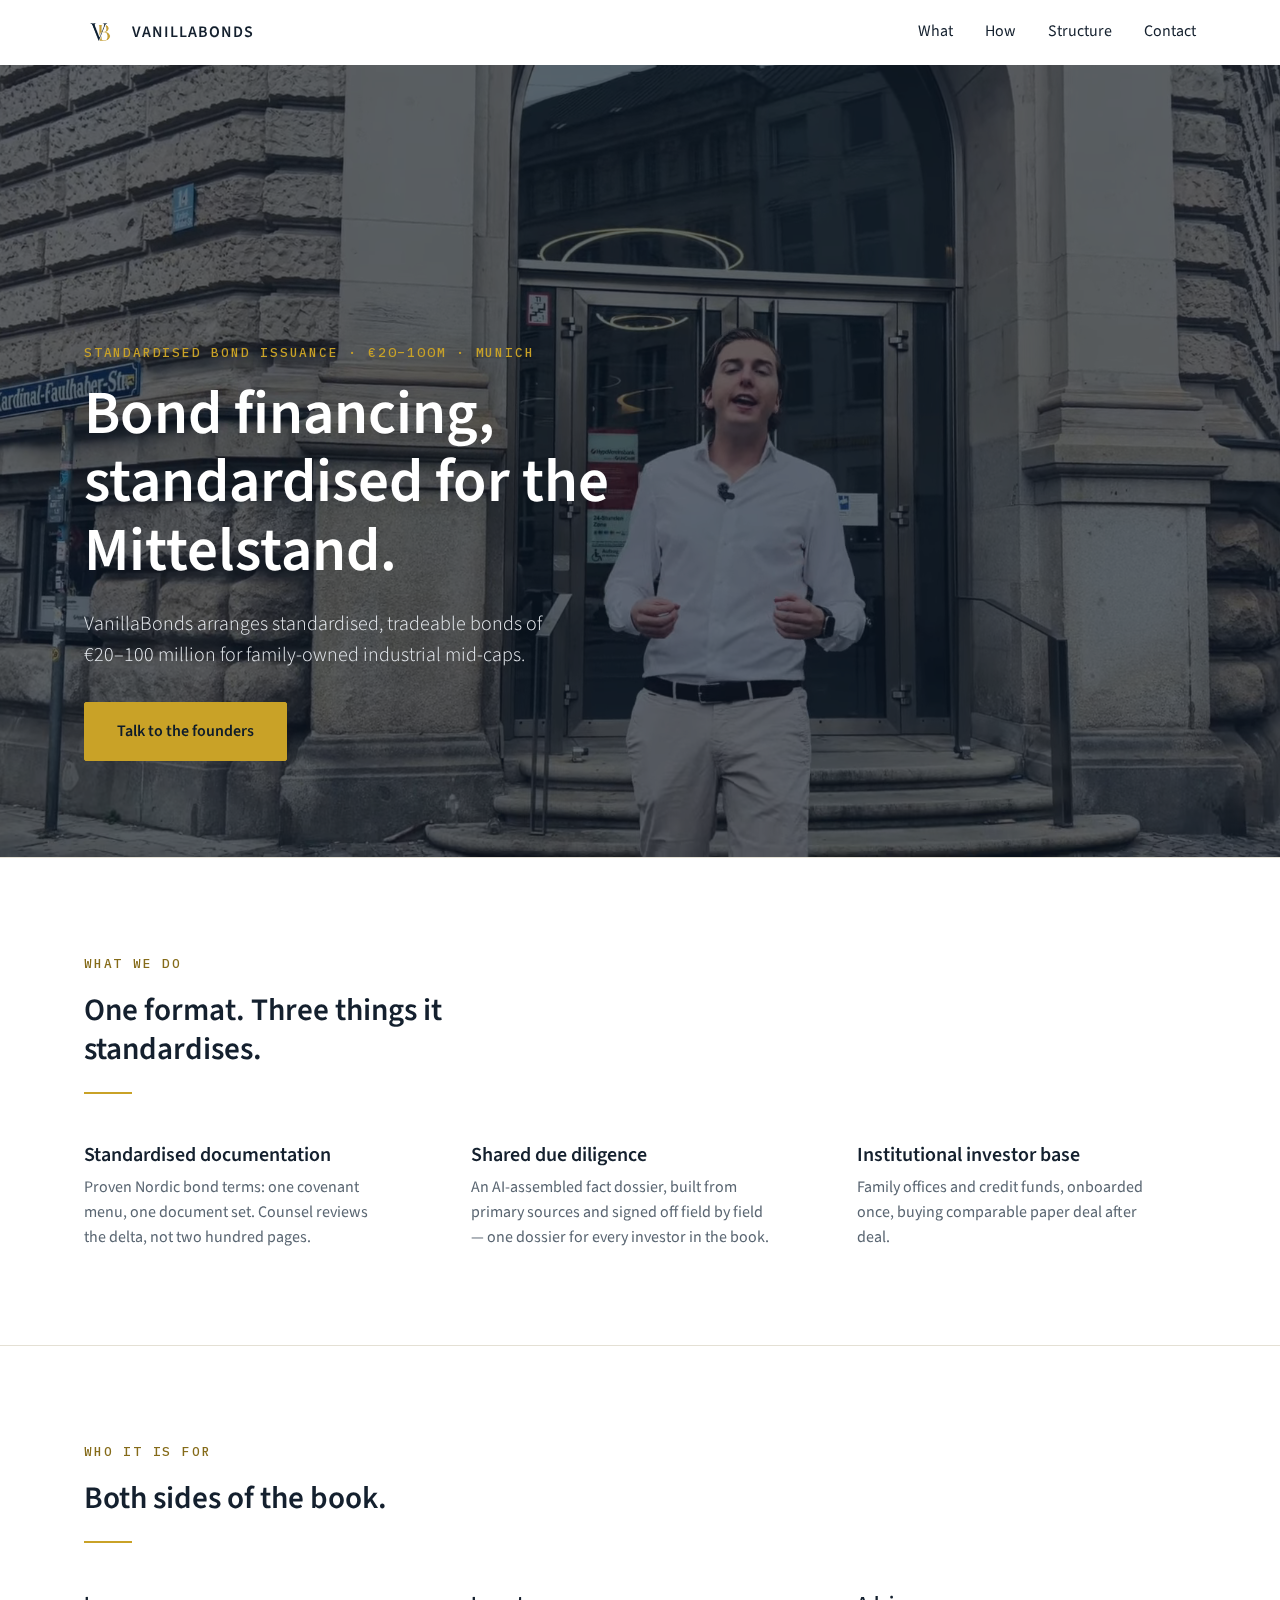
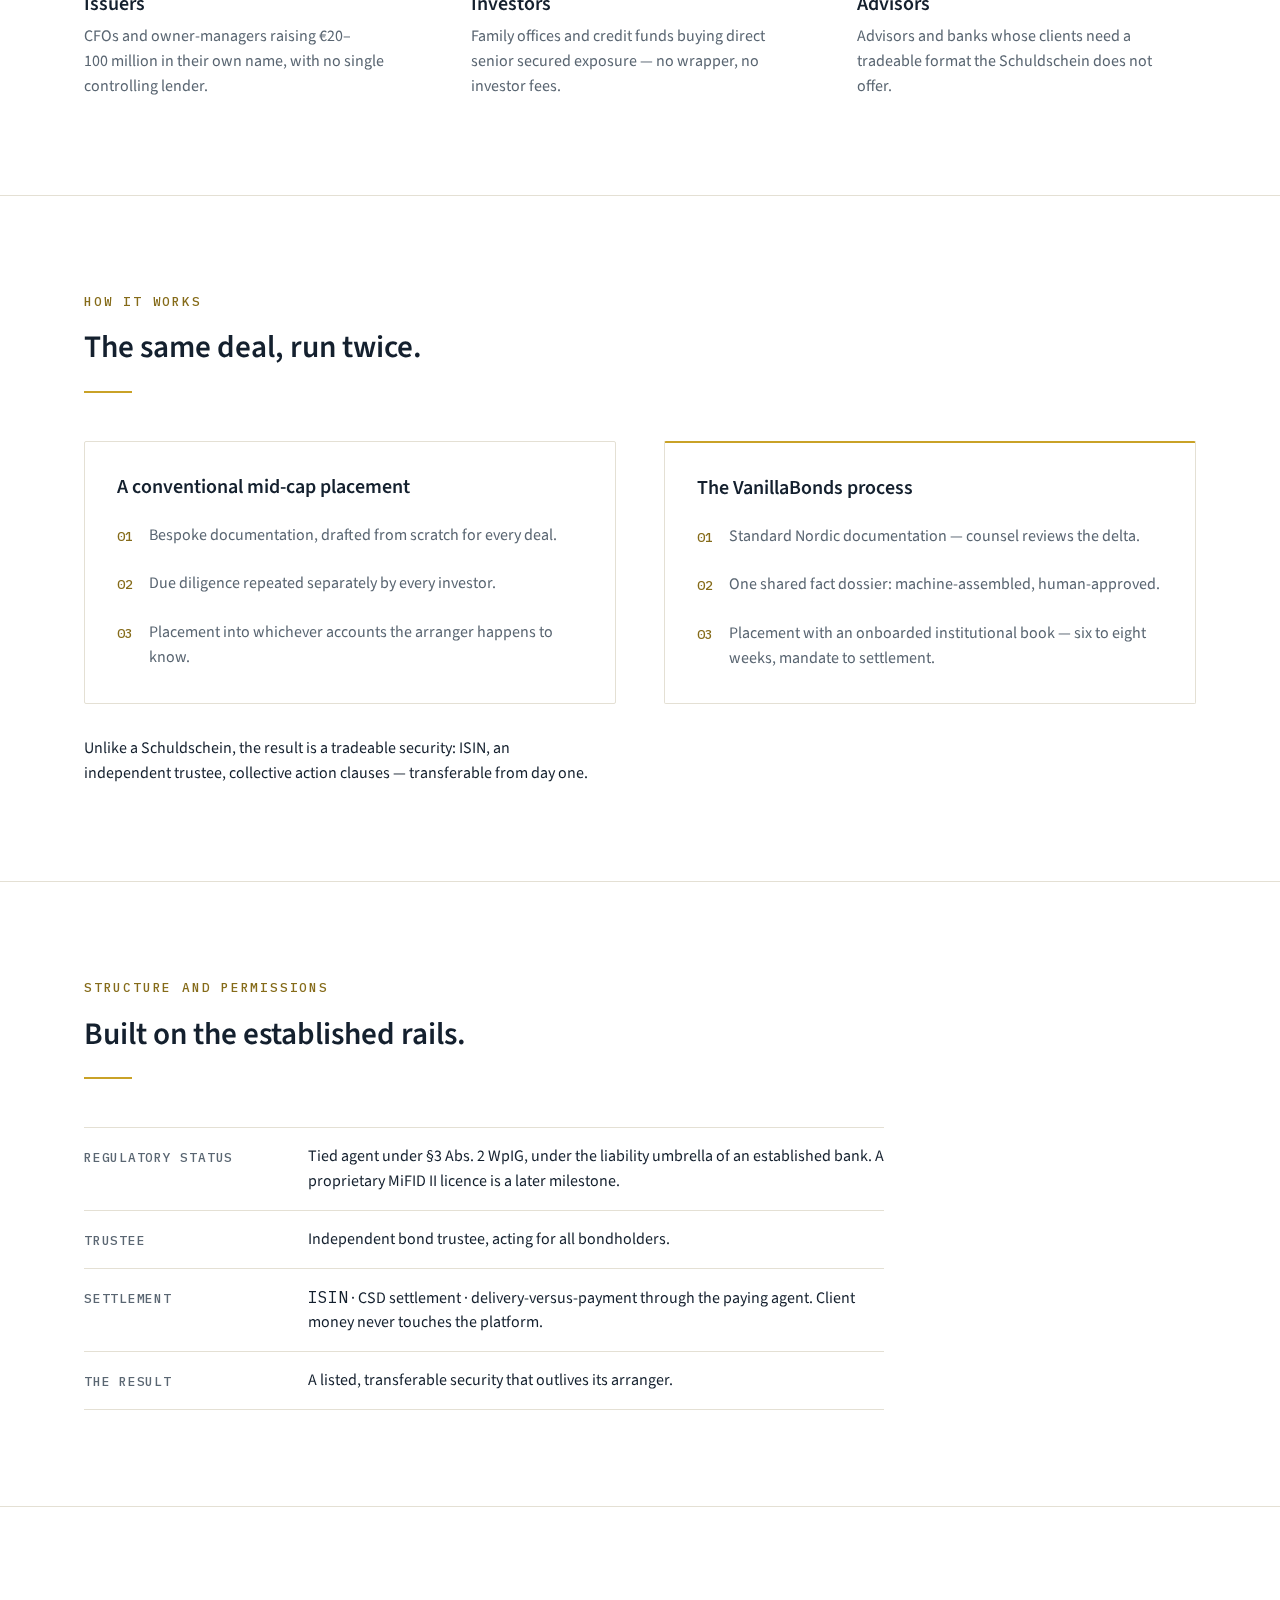
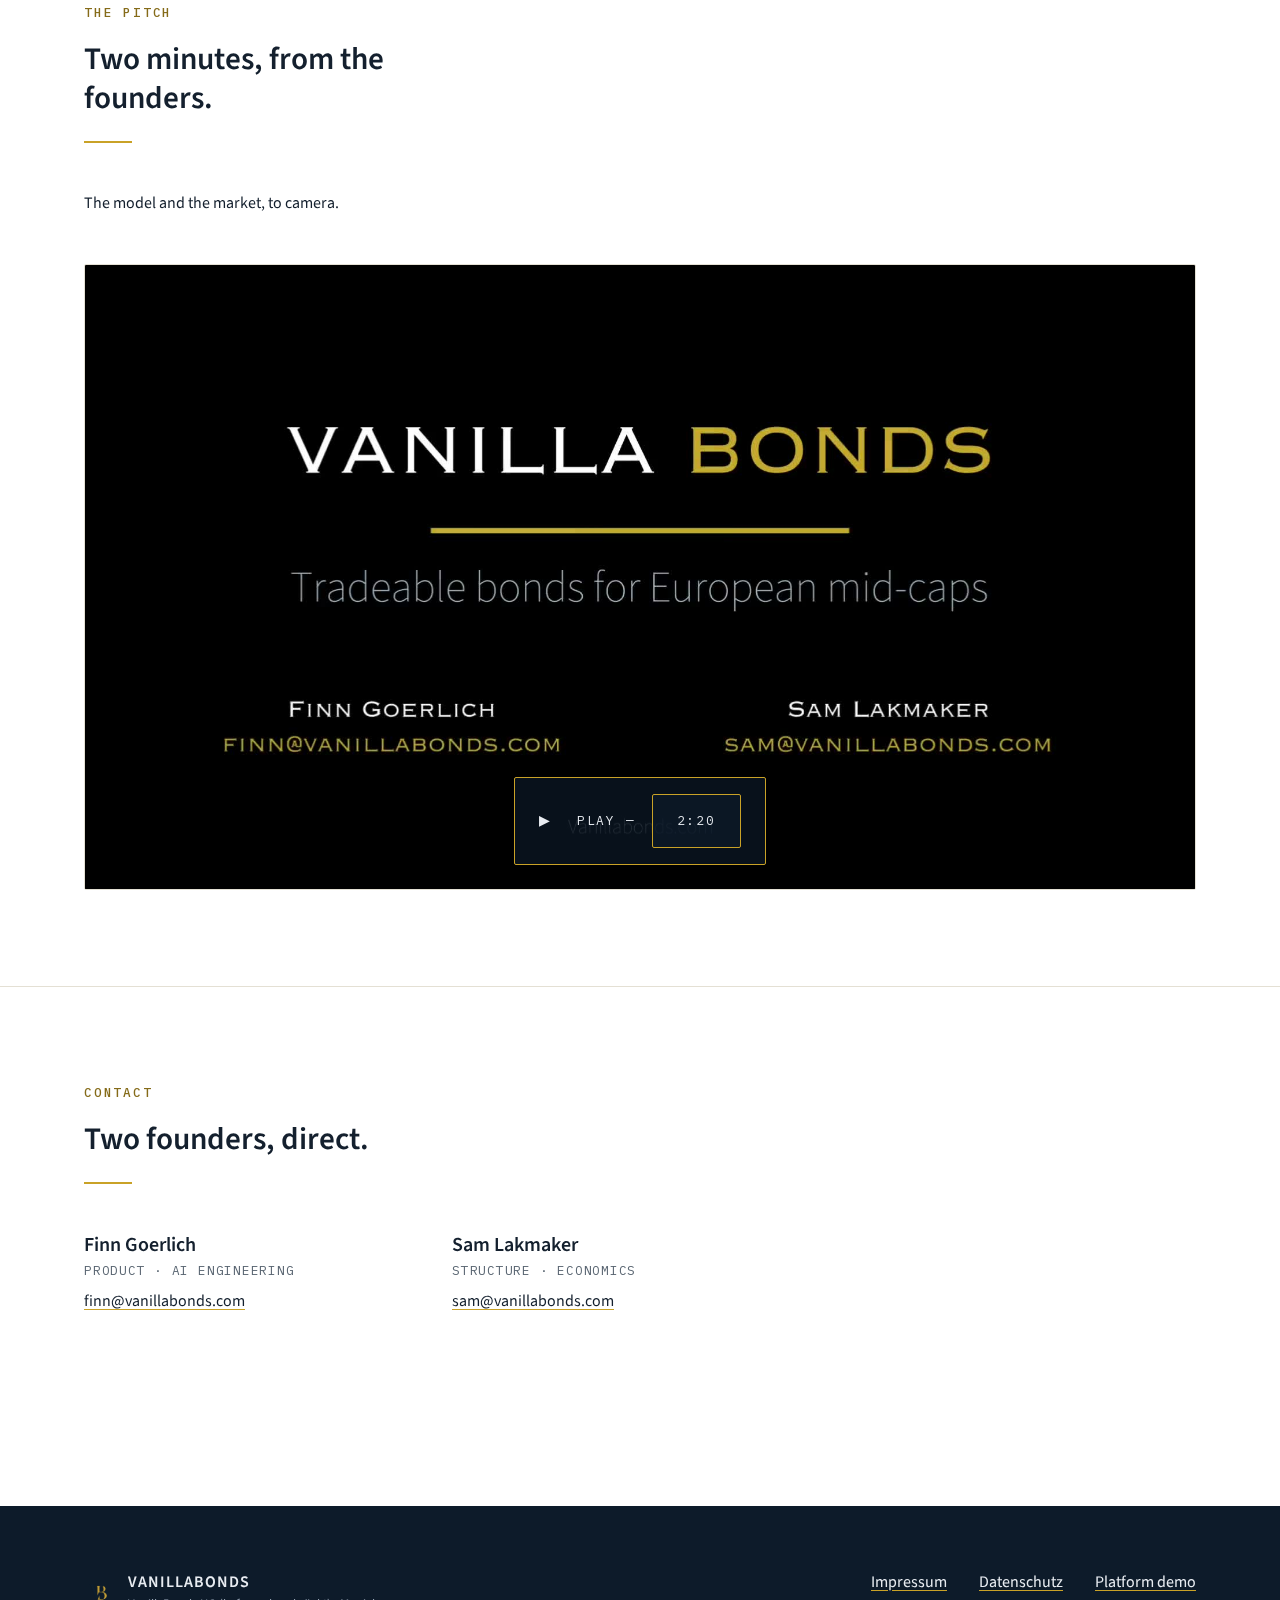
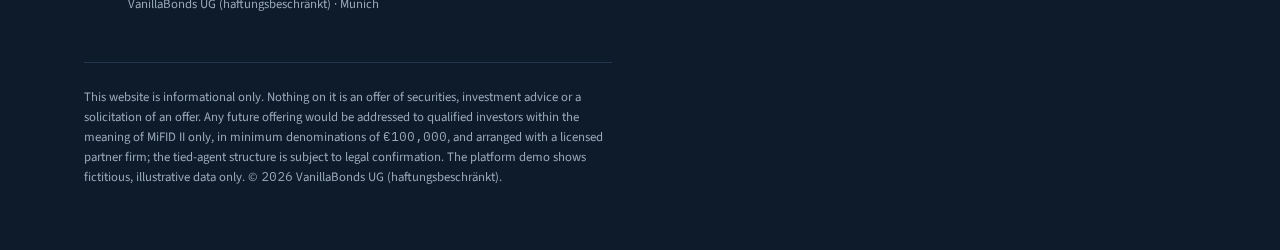
==== index.html @ 5b944d37 "v6: single-page rebuild — token-driven design, video hero, re-skinned demo Content and demo behaviou" ====
<!DOCTYPE html>
<html lang="en">
<head>
<meta charset="UTF-8">
<meta name="viewport" content="width=device-width, initial-scale=1.0">
<title>VanillaBonds — Standardised bonds for the Mittelstand</title>
<meta name="description" content="VanillaBonds arranges standardised, tradeable bonds of €20–100 million for family-owned industrial mid-caps — Nordic format, institutional investors, one process.">
<meta property="og:title" content="VanillaBonds — Standardised bonds for the Mittelstand">
<meta property="og:description" content="Standardised, tradeable bonds of €20–100 million for the DACH Mittelstand. Nordic format, institutional investors, one process.">
<meta property="og:type" content="website">
<meta property="og:url" content="https://vanillabonds.com">
<meta property="og:image" content="https://vanillabonds.com/mark-1024.png">
<link rel="icon" href="favicon.ico" sizes="48x48">
<link rel="icon" href="favicon-32.png" type="image/png" sizes="32x32">
<link rel="icon" href="favicon-16.png" type="image/png" sizes="16x16">
<link rel="apple-touch-icon" href="apple-touch-icon.png">
<link rel="preload" href="assets/fonts/SourceSans3VF-Upright.otf.woff2" as="font" type="font/woff2" crossorigin>
<link rel="stylesheet" href="assets/css/tokens.css">
<link rel="stylesheet" href="assets/css/site.css">
</head>
<body>

<a class="skip" href="#main">Skip to content</a>

<header class="nav" id="nav">
  <div class="wrap nav-inner">
    <a class="brand" href="#top">
      <img src="assets/img/logo.png" alt="" width="32" height="32">
      <b>VANILLABONDS</b>
    </a>
    <nav class="nav-links" aria-label="Site">
      <a href="#what">What</a>
      <a href="#how">How</a>
      <a href="#structure">Structure</a>
      <a href="#contact">Contact</a>
    </nav>
  </div>
</header>

<main id="main">

<!-- 2 · HERO -->
<section class="hero" id="top">
  <div class="hero-media" aria-hidden="true"></div>
  <video id="herovid" autoplay muted loop playsinline preload="metadata"
         poster="assets/img/hero-poster.jpg" aria-hidden="true"></video>
  <div class="wrap hero-inner">
    <p class="eyebrow">Standardised bond issuance · €20–100m · Munich</p>
    <h1>Bond financing, standardised for the Mittelstand.</h1>
    <p class="lead">VanillaBonds arranges standardised, tradeable bonds of €20–100&nbsp;million for family-owned industrial mid-caps.</p>
    <a class="btn btn-hero" href="#contact">Talk to the founders</a>
  </div>
</section>

<!-- 3 · WHAT -->
<section class="section" id="what">
  <div class="wrap">
    <p class="eyebrow">What we do</p>
    <h2>One format. Three things it standardises.</h2>
    <div class="gold-rule"></div>
    <div class="cols3">
      <div>
        <h3>Standardised documentation</h3>
        <p>Proven Nordic bond terms: one covenant menu, one document set. Counsel reviews the delta, not two hundred pages.</p>
      </div>
      <div>
        <h3>Shared due diligence</h3>
        <p>An AI-assembled fact dossier, built from primary sources and signed off field by field — one dossier for every investor in the book.</p>
      </div>
      <div>
        <h3>Institutional investor base</h3>
        <p>Family offices and credit funds, onboarded once, buying comparable paper deal after deal.</p>
      </div>
    </div>
  </div>
</section>

<!-- 4 · WHO -->
<section class="section" id="who">
  <div class="wrap">
    <p class="eyebrow">Who it is for</p>
    <h2>Both sides of the book.</h2>
    <div class="gold-rule"></div>
    <div class="cols3">
      <div>
        <h3>Issuers</h3>
        <p>CFOs and owner-managers raising €20–100&nbsp;million in their own name, with no single controlling lender.</p>
      </div>
      <div>
        <h3>Investors</h3>
        <p>Family offices and credit funds buying direct senior secured exposure — no wrapper, no investor fees.</p>
      </div>
      <div>
        <h3>Advisors</h3>
        <p>Advisors and banks whose clients need a tradeable format the Schuldschein does not offer.</p>
      </div>
    </div>
  </div>
</section>

<!-- 5 · HOW -->
<section class="section" id="how">
  <div class="wrap">
    <p class="eyebrow">How it works</p>
    <h2>The same deal, run twice.</h2>
    <div class="gold-rule"></div>
    <div class="compare">
      <div class="proc">
        <h3>A conventional mid-cap placement</h3>
        <ol>
          <li><span class="n">01</span><p>Bespoke documentation, drafted from scratch for every deal.</p></li>
          <li><span class="n">02</span><p>Due diligence repeated separately by every investor.</p></li>
          <li><span class="n">03</span><p>Placement into whichever accounts the arranger happens to know.</p></li>
        </ol>
      </div>
      <div class="proc proc-hl">
        <h3>The VanillaBonds process</h3>
        <ol>
          <li><span class="n">01</span><p>Standard Nordic documentation — counsel reviews the delta.</p></li>
          <li><span class="n">02</span><p>One shared fact dossier: machine-assembled, human-approved.</p></li>
          <li><span class="n">03</span><p>Placement with an onboarded institutional book — six to eight weeks, mandate to settlement.</p></li>
        </ol>
      </div>
    </div>
    <p class="compare-note">Unlike a Schuldschein, the result is a tradeable security: ISIN, an independent trustee, collective action clauses — transferable from day one.</p>
  </div>
</section>

<!-- 6 · STRUCTURE -->
<section class="section" id="structure">
  <div class="wrap">
    <p class="eyebrow">Structure and permissions</p>
    <h2>Built on the established rails.</h2>
    <div class="gold-rule"></div>
    <dl class="ledger">
      <div>
        <dt>Regulatory status</dt>
        <dd>Tied agent under §3&nbsp;Abs.&nbsp;2 WpIG, under the liability umbrella of an established bank. A proprietary MiFID&nbsp;II licence is a later milestone.</dd>
      </div>
      <div>
        <dt>Trustee</dt>
        <dd>Independent bond trustee, acting for all bondholders.</dd>
      </div>
      <div>
        <dt>Settlement</dt>
        <dd><span class="num">ISIN</span> · CSD settlement · delivery-versus-payment through the paying agent. Client money never touches the platform.</dd>
      </div>
      <div>
        <dt>The result</dt>
        <dd>A listed, transferable security that outlives its arranger.</dd>
      </div>
    </dl>
  </div>
</section>

<!-- 7 · PITCH -->
<section class="section" id="pitch">
  <div class="wrap">
    <p class="eyebrow">The pitch</p>
    <h2>Two minutes, from the founders.</h2>
    <div class="gold-rule"></div>
    <p>The model and the market, to camera.</p>
    <div class="pitch-player">
      <video id="pitchvid" controls preload="none" poster="assets/img/pitch-poster.jpg">
        <source src="assets/video/pitch.mp4" type="video/mp4">
      </video>
      <div class="pitch-badge" id="pitchbadge"><span><b>▶</b>&nbsp;Play — <span class="num">2:20</span></span></div>
    </div>
  </div>
</section>

<!-- 8 · CONTACT -->
<section class="section" id="contact">
  <div class="wrap">
    <p class="eyebrow">Contact</p>
    <h2>Two founders, direct.</h2>
    <div class="gold-rule"></div>
    <div class="people">
      <div>
        <h3>Finn Goerlich</h3>
        <p class="role">Product · AI engineering</p>
        <a href="mailto:finn@vanillabonds.com">finn@vanillabonds.com</a>
      </div>
      <div>
        <h3>Sam Lakmaker</h3>
        <p class="role">Structure · Economics</p>
        <a href="mailto:sam@vanillabonds.com">sam@vanillabonds.com</a>
      </div>
    </div>
  </div>
</section>

</main>

<!-- 9 · FOOTER -->
<footer class="footer">
  <div class="wrap">
    <div class="footer-grid">
      <div class="entity">
        <img src="assets/img/logo.png" alt="" width="28" height="28">
        <div>
          <b>VANILLABONDS</b>
          <span>VanillaBonds UG (haftungsbeschränkt) · Munich</span>
        </div>
      </div>
      <nav aria-label="Legal and product">
        <a href="impressum.html">Impressum</a>
        <a href="datenschutz.html">Datenschutz</a>
        <a href="demo.html">Platform demo</a>
      </nav>
    </div>
    <p class="fine">This website is informational only. Nothing on it is an offer of securities, investment advice or a solicitation of an offer. Any future offering would be addressed to qualified investors within the meaning of MiFID&nbsp;II only, in minimum denominations of <span class="num">€100,000</span>, and arranged with a licensed partner firm; the tied-agent structure is subject to legal confirmation. The platform demo shows fictitious, illustrative data only. © <span class="num">2026</span> VanillaBonds UG (haftungsbeschränkt).</p>
  </div>
</footer>

<script>
(function () {
  var nav = document.getElementById('nav');
  addEventListener('scroll', function () { nav.classList.toggle('scrolled', scrollY > 8); }, { passive: true });

  // Hero source policy: no video below 768px; no autoplay under reduced motion.
  var v = document.getElementById('herovid');
  if (matchMedia('(min-width: 768px)').matches && !matchMedia('(prefers-reduced-motion: reduce)').matches) {
    var s1 = document.createElement('source'); s1.src = 'assets/video/hero.webm'; s1.type = 'video/webm';
    var s2 = document.createElement('source'); s2.src = 'assets/video/hero.mp4'; s2.type = 'video/mp4';
    v.appendChild(s1); v.appendChild(s2); v.load();
  } else {
    v.remove();
  }

  var pv = document.getElementById('pitchvid');
  pv.addEventListener('play', function () { document.getElementById('pitchbadge').style.display = 'none'; });
})();
</script>
</body>
</html>
---- assets/css/tokens.css ----
/* ==========================================================================
   VanillaBonds v6 — design tokens
   The single source of visual truth. Every stylesheet consumes these
   variables; no colour or size value is hardcoded anywhere else.
   Re-skin the site by editing this file only.
   ========================================================================== */

:root {
  /* ---- primitives: colour ---------------------------------------------- */
  --vb-white:        #FFFFFF;
  --vb-gold:         #C9A227;  /* primary accent — rules, borders, underlines, text on navy only */
  --vb-gold-dim:     #856B19;  /* gold carrying text on white — spec'd #9A7C1D measured
                                  3.98:1 (fails the 4.5 floor); darkened to 5.10:1 */
  --vb-navy:         #0D1B2A;  /* secondary accent, footer ground, demo ground */
  --vb-navy-raised:  #13253A;  /* raised surface on navy grounds */
  --vb-ink-900:      #14202E;  /* body ink on light */
  --vb-ink-500:      #5A6672;  /* muted ink on light */
  --vb-ink-inv:      #E8ECF1;  /* body ink on navy */
  --vb-ink-inv-mut:  #9AA8B8;  /* muted ink on navy */
  --vb-line-warm:    #E4E0D4;  /* hairlines on light */
  --vb-line-navy:    #24374D;  /* hairlines on navy */

  /* status hues (demo pills, wizard verdicts) — decided fresh for v6 */
  --vb-pos:          #4AB187;
  --vb-warn:         #D89A3D;
  --vb-neg:          #E06A62;  /* 4.73:1 on navy-raised (#D95F57 measured 4.23, failed) */
  --vb-info:         #6C9BC9;
  --vb-neutral:      #8A97A5;

  /* data-display palette (demo charts; anchor/open book bars) */
  --vb-data-a:       #C9A227;  /* anchor / highlight series = gold */
  --vb-data-b:       #6C9BC9;  /* second series (open book) */
  --vb-chart-1:      #4AB187;  /* energy transition */
  --vb-chart-2:      #6C9BC9;  /* industrials */
  --vb-chart-3:      #C9A227;  /* consumer */
  --vb-chart-4:      #A08BC8;  /* services */
  --vb-chart-5:      #56B4C4;  /* healthcare */
  --vb-chart-6:      #9DAE62;  /* shipping */
  --vb-chart-7:      #C7804E;  /* energy */
  --vb-chart-8:      #8A97A5;  /* financials */

  /* ---- semantic: theme (light defaults; demo scope overrides below) ---- */
  --vb-ground:        var(--vb-white);
  --vb-ground-raised: var(--vb-white);
  --vb-ink:           var(--vb-ink-900);
  --vb-ink-muted:     var(--vb-ink-500);
  --vb-hairline:      var(--vb-line-warm);
  --vb-accent:        var(--vb-gold);      /* non-text accent uses */
  --vb-accent-ink:    var(--vb-gold-dim);  /* accent when it carries text */
  --vb-link-ink:      var(--vb-ink-900);
  --vb-link-line:     var(--vb-gold);
  --vb-focus:         var(--vb-gold-dim);

  /* inverse surface (navy footer on light pages) */
  --vb-inv-ground:    var(--vb-navy);
  --vb-inv-ink:       var(--vb-ink-inv);
  --vb-inv-ink-muted: var(--vb-ink-inv-mut);
  --vb-inv-hairline:  var(--vb-line-navy);

  /* hero video overlay: navy at 65% — measured worst-frame headline contrast
     4.58:1 with #E8ECF1 text, ~5.4:1 with white; 60% failed at 3.87:1 */
  --vb-overlay:       rgba(13, 27, 42, 0.65);

  /* ---- type ------------------------------------------------------------ */
  --vb-font-body:    "Source Sans 3", "Helvetica Neue", Arial, sans-serif;
  --vb-font-display: var(--vb-font-body);  /* display = Source Sans 3 600 (Gate-1 choice a) */
  --vb-font-mono:    "IBM Plex Mono", "SF Mono", Menlo, monospace;

  /* 1.250 minor-third scale, 1rem = 16px */
  --vb-text-0: 0.8rem;    /* 12.8px — legal, eyebrows, table meta */
  --vb-text-1: 1rem;      /* 16px  — body */
  --vb-text-2: 1.25rem;   /* 20px  — lead, h4 */
  --vb-text-3: 1.563rem;  /* 25px  — h3 */
  --vb-text-4: 1.953rem;  /* 31px  — h2 */
  --vb-text-5: 2.441rem;  /* 39px  — h1 mobile / section display */
  --vb-text-6: 3.052rem;  /* 49px  — h1 desktop */
  --vb-text-7: 3.815rem;  /* 61px  — hero display, 1440+ only */

  --vb-w-light: 300;
  --vb-w-reg:   400;
  --vb-w-semi:  600;
  --vb-w-mono-med: 500;

  --vb-lh-display: 1.12;
  --vb-lh-heading: 1.25;
  --vb-lh-body:    1.55;

  --vb-ls-eyebrow: 0.14em;   /* uppercase kickers */
  --vb-ls-wide:    0.06em;   /* wordmark, small caps-ish labels */

  /* ---- space (8px base; -05 is the half-step) -------------------------- */
  --vb-space-05: 4px;
  --vb-space-1:  8px;
  --vb-space-2:  16px;
  --vb-space-3:  24px;
  --vb-space-4:  32px;
  --vb-space-5:  48px;
  --vb-space-6:  64px;
  --vb-space-7:  96px;
  --vb-space-8:  128px;

  /* ---- layout ---------------------------------------------------------- */
  --vb-container: 1160px;
  --vb-measure:   64ch;      /* prose max-measure */
  --vb-nav-h:     64px;

  /* ---- shape ----------------------------------------------------------- */
  --vb-radius:    2px;
  --vb-radius-0:  0px;
  --vb-hairline-w: 1px;
  --vb-rule-w:     2px;

  /* ---- motion ---------------------------------------------------------- */
  --vb-dur-1: 120ms;         /* hover, focus, underline */
  --vb-dur-2: 240ms;         /* reveals, drawer, header state */
  --vb-ease:  cubic-bezier(0.3, 0, 0.35, 1);

  /* ---- stacking -------------------------------------------------------- */
  --vb-z-nav:    100;
  --vb-z-drawer: 200;
}

/* ==========================================================================
   Dark theme — demo.html only. <html data-theme="demo">.
   Token substitution only: no separate dark stylesheet, no .dark- classes.
   ========================================================================== */
[data-theme="demo"] {
  --vb-ground:        var(--vb-navy);
  --vb-ground-raised: var(--vb-navy-raised);
  --vb-ink:           var(--vb-ink-inv);
  --vb-ink-muted:     var(--vb-ink-inv-mut);
  --vb-hairline:      var(--vb-line-navy);
  --vb-accent:        var(--vb-gold);
  --vb-accent-ink:    var(--vb-gold);      /* full gold may carry text on navy */
  --vb-link-ink:      var(--vb-ink-inv);
  --vb-link-line:     var(--vb-gold);
  --vb-focus:         var(--vb-gold);

  /* inverse surface flips back to light-on-navy context (rarely used in demo) */
  --vb-inv-ground:    var(--vb-navy-raised);
  --vb-inv-ink:       var(--vb-ink-inv);
  --vb-inv-ink-muted: var(--vb-ink-inv-mut);
  --vb-inv-hairline:  var(--vb-line-navy);
}

/* ==========================================================================
   Motion policy lives with the tokens: reduced motion zeroes every duration.
   ========================================================================== */
@media (prefers-reduced-motion: reduce) {
  :root {
    --vb-dur-1: 0ms;
    --vb-dur-2: 0ms;
  }
}
---- assets/css/site.css ----
/* ==========================================================================
   VanillaBonds v6 — site components (light theme pages)
   Consumes tokens.css exclusively. No hardcoded colours or sizes.
   ========================================================================== */

/* ---- fonts ---------------------------------------------------------------- */
@font-face {
  font-family: "Source Sans 3";
  src: url("../fonts/SourceSans3VF-Upright.otf.woff2") format("woff2-variations");
  font-weight: 200 900;
  font-display: swap;
}
@font-face {
  font-family: "IBM Plex Mono";
  src: url("../fonts/IBMPlexMono-Regular.woff2") format("woff2");
  font-weight: 400;
  font-display: swap;
}
@font-face {
  font-family: "IBM Plex Mono";
  src: url("../fonts/IBMPlexMono-Medium.woff2") format("woff2");
  font-weight: 500;
  font-display: swap;
}

/* ---- base ----------------------------------------------------------------- */
* { margin: 0; padding: 0; box-sizing: border-box; }
html { scroll-behavior: smooth; }
@media (prefers-reduced-motion: reduce) { html { scroll-behavior: auto; } }
body {
  background: var(--vb-ground);
  color: var(--vb-ink);
  font-family: var(--vb-font-body);
  font-weight: var(--vb-w-reg);
  font-size: var(--vb-text-1);
  line-height: var(--vb-lh-body);
  font-variant-numeric: tabular-nums lining-nums;
  -webkit-font-smoothing: antialiased;
}
img, video { max-width: 100%; height: auto; }
a { color: var(--vb-link-ink); text-decoration: underline; text-decoration-color: var(--vb-link-line); text-underline-offset: 3px; }
a:hover { color: var(--vb-accent-ink); }
:focus-visible { outline: var(--vb-rule-w) solid var(--vb-focus); outline-offset: 2px; }
.num { font-family: var(--vb-font-mono); }

.skip {
  position: absolute; left: -999px; top: 0; z-index: calc(var(--vb-z-nav) + 1);
  background: var(--vb-ground); color: var(--vb-ink);
  padding: var(--vb-space-1) var(--vb-space-2);
}
.skip:focus { left: 0; }

.wrap { max-width: var(--vb-container); margin: 0 auto; padding-left: var(--vb-space-3); padding-right: var(--vb-space-3); }

/* ---- nav ------------------------------------------------------------------ */
.nav {
  position: sticky; top: 0; z-index: var(--vb-z-nav);
  background: var(--vb-ground);
  border-bottom: var(--vb-hairline-w) solid transparent;
  transition: border-color var(--vb-dur-2) var(--vb-ease);
}
.nav.scrolled { border-bottom-color: var(--vb-hairline); }
.nav-inner {
  display: flex; align-items: center; justify-content: space-between;
  height: var(--vb-nav-h);
}
.brand { display: flex; align-items: center; gap: var(--vb-space-2); text-decoration: none; }
.brand img { width: 32px; height: 32px; }
.brand b {
  font-weight: var(--vb-w-semi);
  font-size: var(--vb-text-1);
  letter-spacing: var(--vb-ls-wide);
  color: var(--vb-ink);
}
.nav-links { display: flex; gap: var(--vb-space-4); }
.nav-links a {
  text-decoration: none; color: var(--vb-ink);
  font-size: var(--vb-text-1);
  border-bottom: var(--vb-rule-w) solid transparent;
  padding: var(--vb-space-05) 0;
  transition: border-color var(--vb-dur-1) var(--vb-ease);
}
.nav-links a:hover { border-bottom-color: var(--vb-accent); color: var(--vb-ink); }
@media (max-width: 767px) {
  .nav-links { gap: var(--vb-space-2); }
  .nav-links a { font-size: var(--vb-text-0); }
}
@media (max-width: 479px) {
  .brand b { display: none; }  /* mark only below 480px; the row must fit 320 */
}

/* ---- hero ----------------------------------------------------------------- */
.hero {
  position: relative;
  height: min(88vh, 820px);
  overflow: hidden;
  display: flex; align-items: flex-end;
}
.hero-media, .hero video {
  position: absolute; inset: 0;
  width: 100%; height: 100%;
  object-fit: cover;
}
.hero-media { background: url("../img/hero-poster.jpg") center / cover no-repeat; }
.hero::after { content: ""; position: absolute; inset: 0; background: var(--vb-overlay); }
.hero-inner {
  position: relative; z-index: 1;
  width: 100%;
  padding-top: var(--vb-space-6);
  padding-bottom: var(--vb-space-7);
  color: var(--vb-ink-inv);
}
.eyebrow {
  font-family: var(--vb-font-mono);
  font-size: var(--vb-text-0);
  font-weight: var(--vb-w-mono-med);
  letter-spacing: var(--vb-ls-eyebrow);
  text-transform: uppercase;
  color: var(--vb-accent-ink);
  margin-bottom: var(--vb-space-2);
}
.hero .eyebrow { color: var(--vb-gold); }
.hero h1 {
  font-family: var(--vb-font-display);
  font-weight: var(--vb-w-semi);
  font-size: var(--vb-text-5);
  line-height: var(--vb-lh-display);
  color: var(--vb-white);
  max-width: 18ch;
}
@media (min-width: 768px)  { .hero h1 { font-size: var(--vb-text-6); } }
@media (min-width: 1280px) { .hero h1 { font-size: var(--vb-text-7); } }
.hero .lead {
  font-size: var(--vb-text-2);
  font-weight: var(--vb-w-light);
  max-width: 46ch;
  margin-top: var(--vb-space-3);
}

/* ---- buttons -------------------------------------------------------------- */
.btn {
  display: inline-block;
  padding: var(--vb-space-2) var(--vb-space-4);
  font-family: var(--vb-font-body);
  font-weight: var(--vb-w-semi);
  font-size: var(--vb-text-1);
  text-decoration: none;
  border-radius: var(--vb-radius);
  transition: background var(--vb-dur-1) var(--vb-ease), color var(--vb-dur-1) var(--vb-ease);
}
.btn-hero { background: var(--vb-gold); border: var(--vb-hairline-w) solid var(--vb-gold); color: var(--vb-navy); margin-top: var(--vb-space-4); }
.btn-hero:hover { background: var(--vb-ink-inv); border-color: var(--vb-ink-inv); color: var(--vb-navy); }
.btn-primary { background: var(--vb-navy); border: var(--vb-hairline-w) solid var(--vb-navy); color: var(--vb-ink-inv); }
.btn-primary:hover { background: var(--vb-ground); color: var(--vb-navy); }

/* ---- sections ------------------------------------------------------------- */
.section { padding-top: var(--vb-space-7); padding-bottom: var(--vb-space-7); border-top: var(--vb-hairline-w) solid var(--vb-hairline); }
.section:first-of-type { border-top: none; }
.section h2 {
  font-family: var(--vb-font-display);
  font-weight: var(--vb-w-semi);
  font-size: var(--vb-text-4);
  line-height: var(--vb-lh-heading);
  max-width: 24ch;
}
.section h3 {
  font-weight: var(--vb-w-semi);
  font-size: var(--vb-text-2);
  line-height: var(--vb-lh-heading);
}
.gold-rule { width: var(--vb-space-5); height: var(--vb-rule-w); background: var(--vb-accent); margin: var(--vb-space-3) 0 var(--vb-space-5); }

/* three-block row (what / who) */
.cols3 { display: grid; grid-template-columns: repeat(3, 1fr); gap: var(--vb-space-5); }
.cols3 p { color: var(--vb-ink-muted); margin-top: var(--vb-space-1); max-width: 38ch; }
@media (max-width: 767px) { .cols3 { grid-template-columns: 1fr; gap: var(--vb-space-4); } }

/* process comparison */
.compare { display: grid; grid-template-columns: 1fr 1fr; gap: var(--vb-space-5); }
@media (max-width: 767px) { .compare { grid-template-columns: 1fr; } }
.proc { border: var(--vb-hairline-w) solid var(--vb-hairline); border-radius: var(--vb-radius); padding: var(--vb-space-4); }
.proc-hl { border-top: var(--vb-rule-w) solid var(--vb-accent); }
.proc h3 { margin-bottom: var(--vb-space-3); }
.proc ol { list-style: none; }
.proc li { display: flex; gap: var(--vb-space-2); margin-top: var(--vb-space-3); }
.proc li .n {
  font-family: var(--vb-font-mono);
  font-weight: var(--vb-w-mono-med);
  font-size: var(--vb-text-0);
  color: var(--vb-accent-ink);
  padding-top: var(--vb-space-05);
}
.proc li p { color: var(--vb-ink-muted); }
.compare-note { margin-top: var(--vb-space-4); max-width: var(--vb-measure); }

/* structure ledger */
.ledger { border-top: var(--vb-hairline-w) solid var(--vb-hairline); max-width: 800px; }
.ledger > div {
  display: grid; grid-template-columns: 200px 1fr; gap: var(--vb-space-3);
  padding: var(--vb-space-2) 0;
  border-bottom: var(--vb-hairline-w) solid var(--vb-hairline);
}
.ledger dt {
  font-family: var(--vb-font-mono);
  font-size: var(--vb-text-0);
  font-weight: var(--vb-w-mono-med);
  letter-spacing: var(--vb-ls-wide);
  text-transform: uppercase;
  color: var(--vb-ink-muted);
  padding-top: var(--vb-space-05);
}
.ledger dd { color: var(--vb-ink); }
@media (max-width: 767px) { .ledger > div { grid-template-columns: 1fr; gap: var(--vb-space-05); } }

/* pitch */
.pitch-player { position: relative; border: var(--vb-hairline-w) solid var(--vb-hairline); border-radius: var(--vb-radius); overflow: hidden; margin-top: var(--vb-space-5); }
.pitch-player video { display: block; width: 100%; }
.pitch-badge { position: absolute; left: 0; right: 0; bottom: var(--vb-space-3); display: flex; justify-content: center; pointer-events: none; }
.pitch-badge span {
  display: inline-flex; align-items: center; gap: var(--vb-space-2);
  background: var(--vb-overlay);
  color: var(--vb-ink-inv);
  font-family: var(--vb-font-mono);
  font-size: var(--vb-text-0);
  letter-spacing: var(--vb-ls-eyebrow);
  text-transform: uppercase;
  padding: var(--vb-space-2) var(--vb-space-3);
  border: var(--vb-hairline-w) solid var(--vb-gold);
  border-radius: var(--vb-radius);
}

/* contact */
.people { display: grid; grid-template-columns: repeat(2, minmax(0, 320px)); gap: var(--vb-space-5); }
@media (max-width: 767px) { .people { grid-template-columns: 1fr; } }
.people .role {
  font-family: var(--vb-font-mono);
  font-size: var(--vb-text-0);
  letter-spacing: var(--vb-ls-wide);
  text-transform: uppercase;
  color: var(--vb-ink-muted);
  margin: var(--vb-space-05) 0 var(--vb-space-1);
}

/* ---- footer (navy inverse surface) ---------------------------------------- */
.footer {
  background: var(--vb-inv-ground);
  color: var(--vb-inv-ink);
  margin-top: var(--vb-space-7);
  padding: var(--vb-space-6) 0;
}
.footer-grid { display: flex; flex-wrap: wrap; gap: var(--vb-space-5); justify-content: space-between; align-items: flex-start; }
.footer .entity { display: flex; align-items: center; gap: var(--vb-space-2); }
.footer .entity img { width: 28px; height: 28px; }
.footer .entity b { font-weight: var(--vb-w-semi); letter-spacing: var(--vb-ls-wide); }
.footer .entity span { display: block; color: var(--vb-inv-ink-muted); font-size: var(--vb-text-0); }
.footer nav { display: flex; gap: var(--vb-space-4); }
.footer a { color: var(--vb-inv-ink); text-decoration-color: var(--vb-gold); }
.footer a:hover { color: var(--vb-gold); }
.footer .fine {
  margin-top: var(--vb-space-5);
  padding-top: var(--vb-space-3);
  border-top: var(--vb-hairline-w) solid var(--vb-inv-hairline);
  color: var(--vb-inv-ink-muted);
  font-size: var(--vb-text-0);
  max-width: 88ch;
}

/* ---- legal pages ----------------------------------------------------------- */
.legal-page { padding-top: var(--vb-space-6); padding-bottom: var(--vb-space-7); overflow-wrap: anywhere; }
.legal-page h1 { font-size: var(--vb-text-4); font-weight: var(--vb-w-semi); margin-bottom: var(--vb-space-4); overflow-wrap: break-word; }
@media (max-width: 479px) { .legal-page h1 { font-size: var(--vb-text-3); } }
.legal-page h2 { font-size: var(--vb-text-2); font-weight: var(--vb-w-semi); margin: var(--vb-space-5) 0 var(--vb-space-2); }
.legal-page p, .legal-page dd, .legal-page li { color: var(--vb-ink-muted); max-width: var(--vb-measure); }
.legal-page .todo {
  font-family: var(--vb-font-mono);
  font-size: var(--vb-text-0);
  color: var(--vb-accent-ink);
  border: var(--vb-hairline-w) dashed var(--vb-accent);
  border-radius: var(--vb-radius);
  padding: 0 var(--vb-space-1);
}
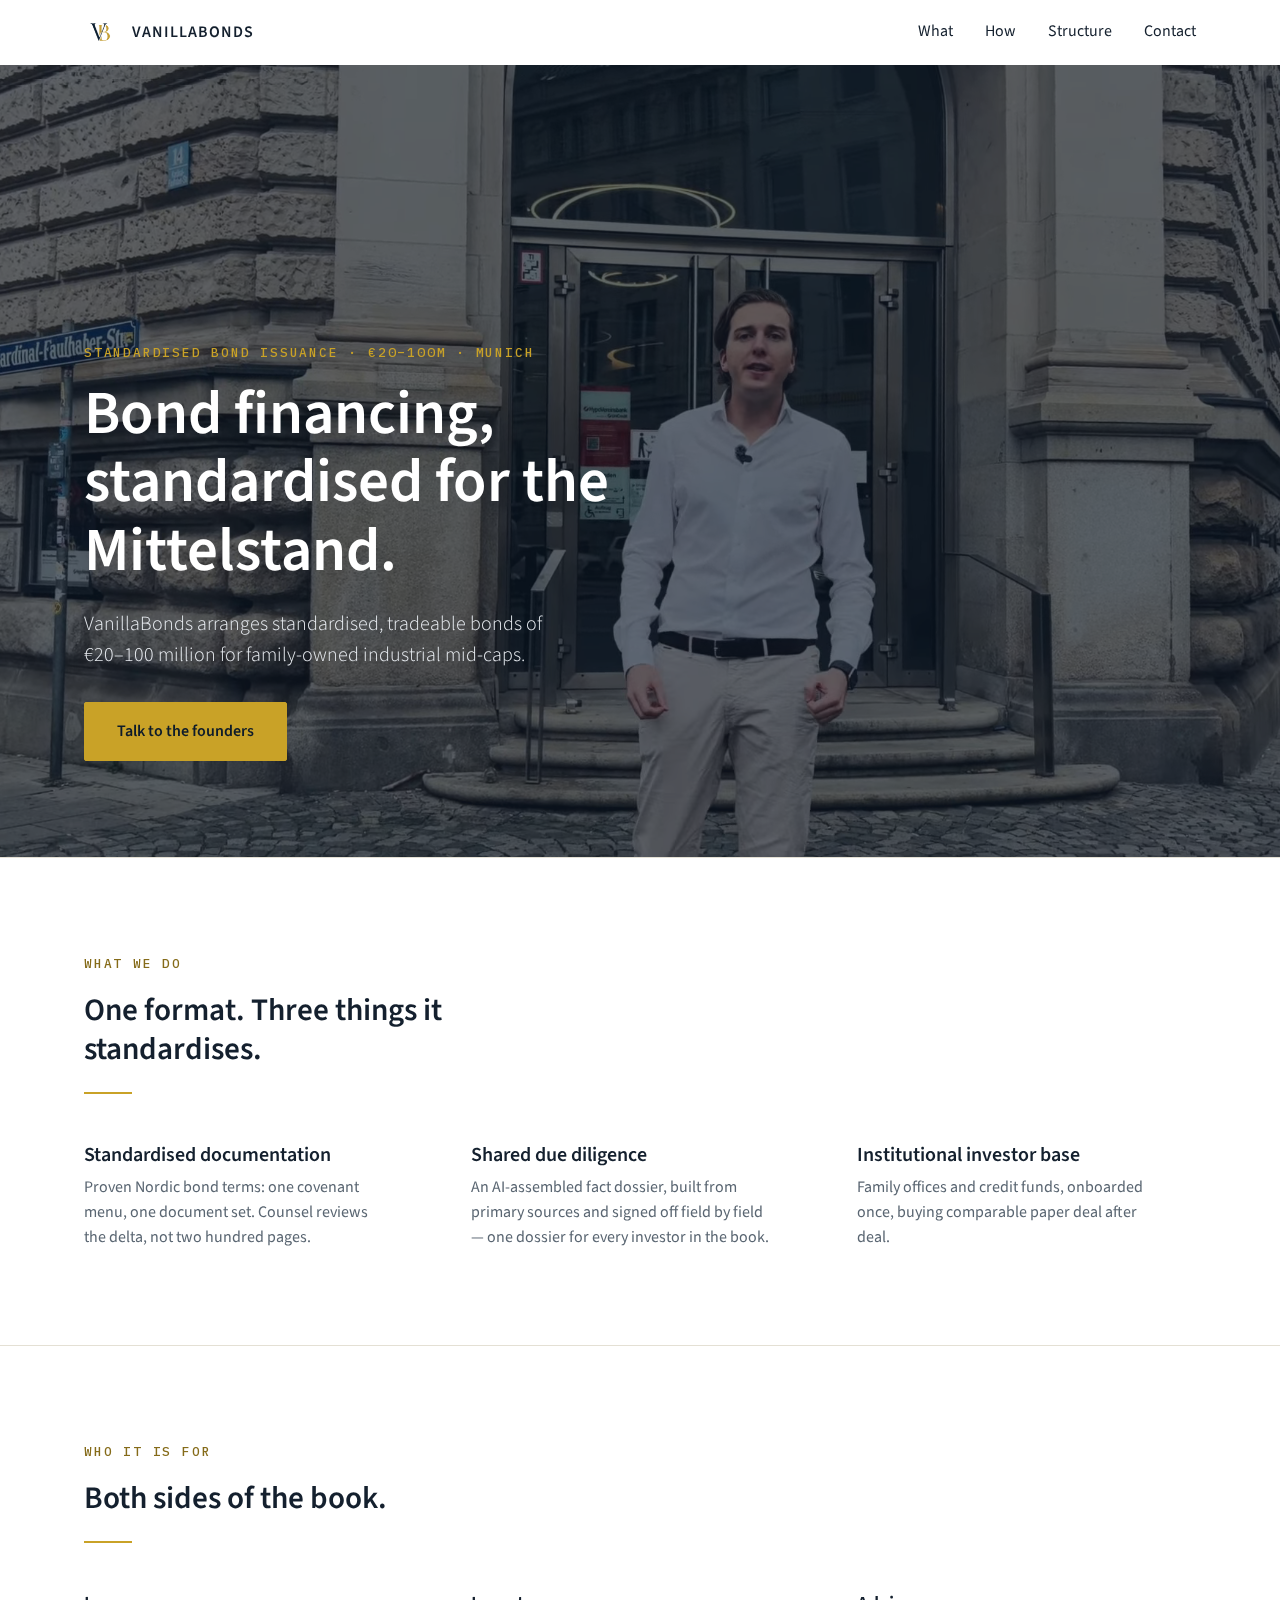
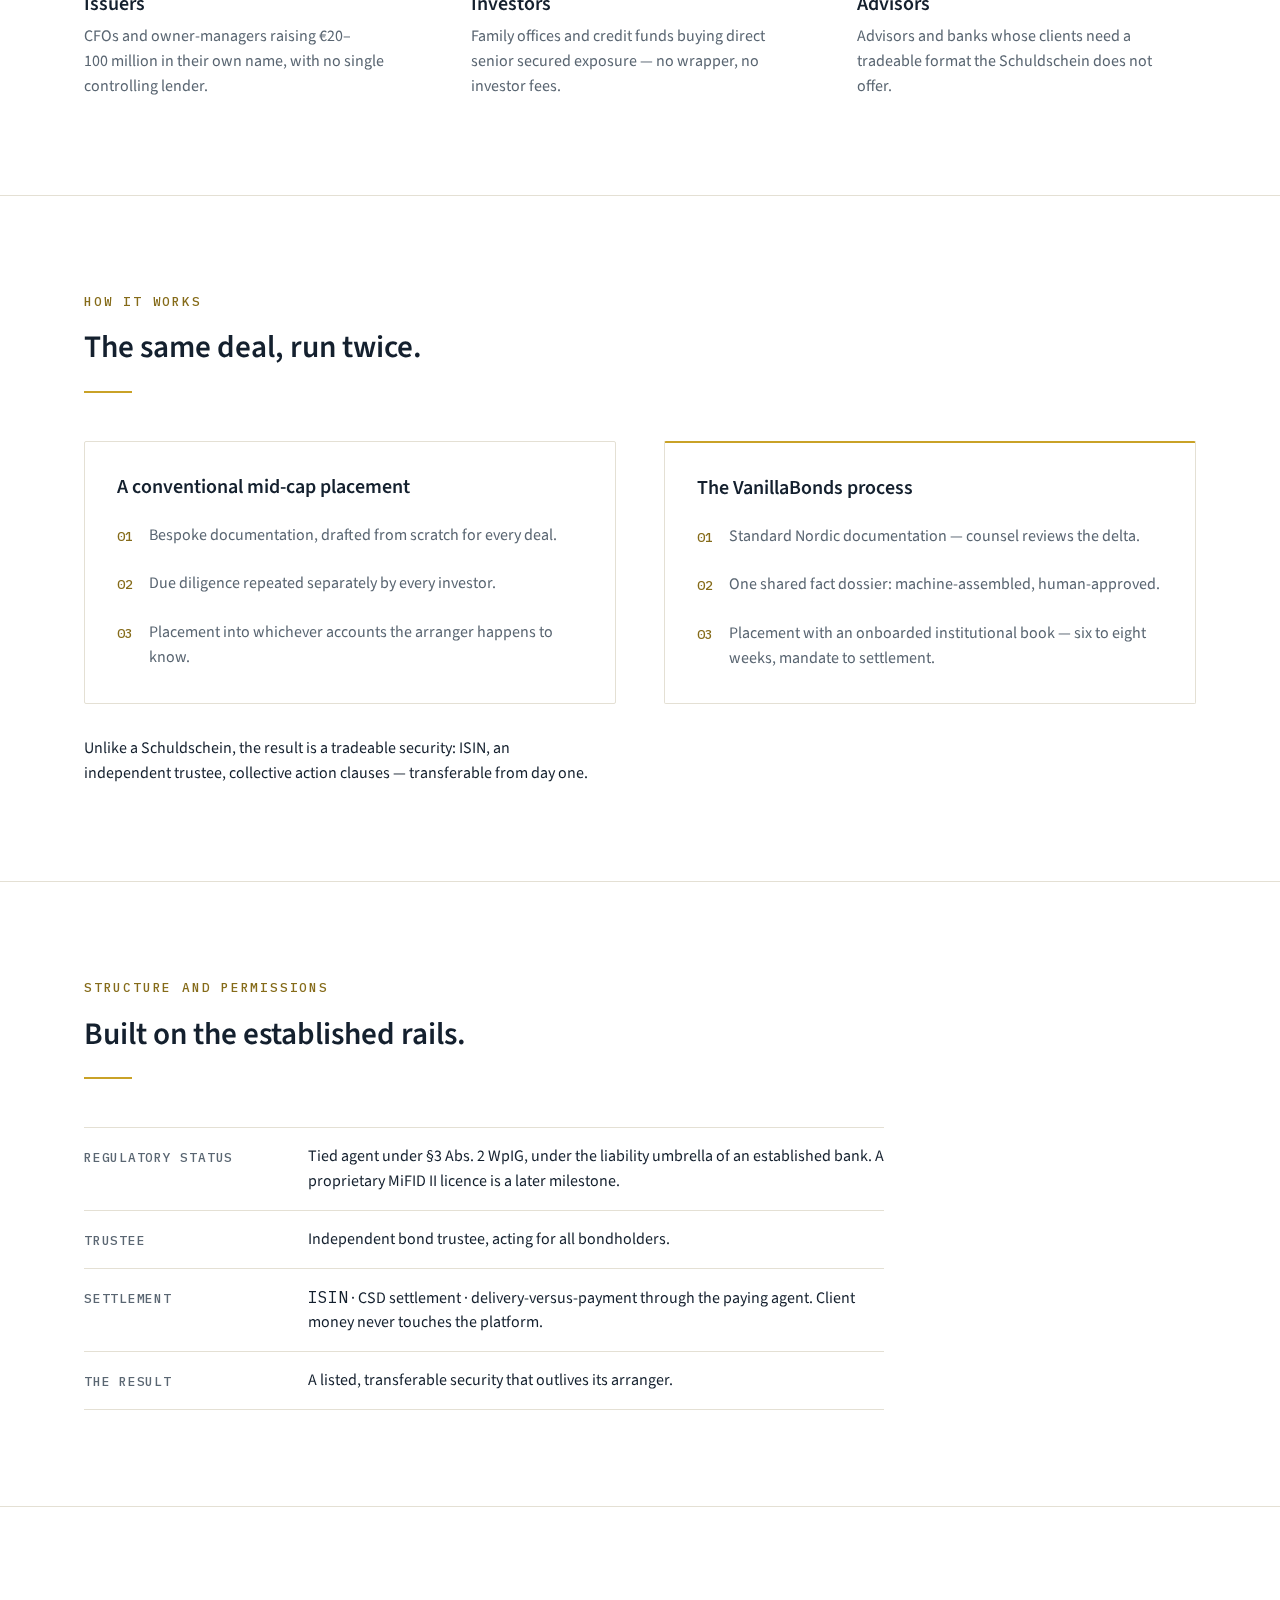
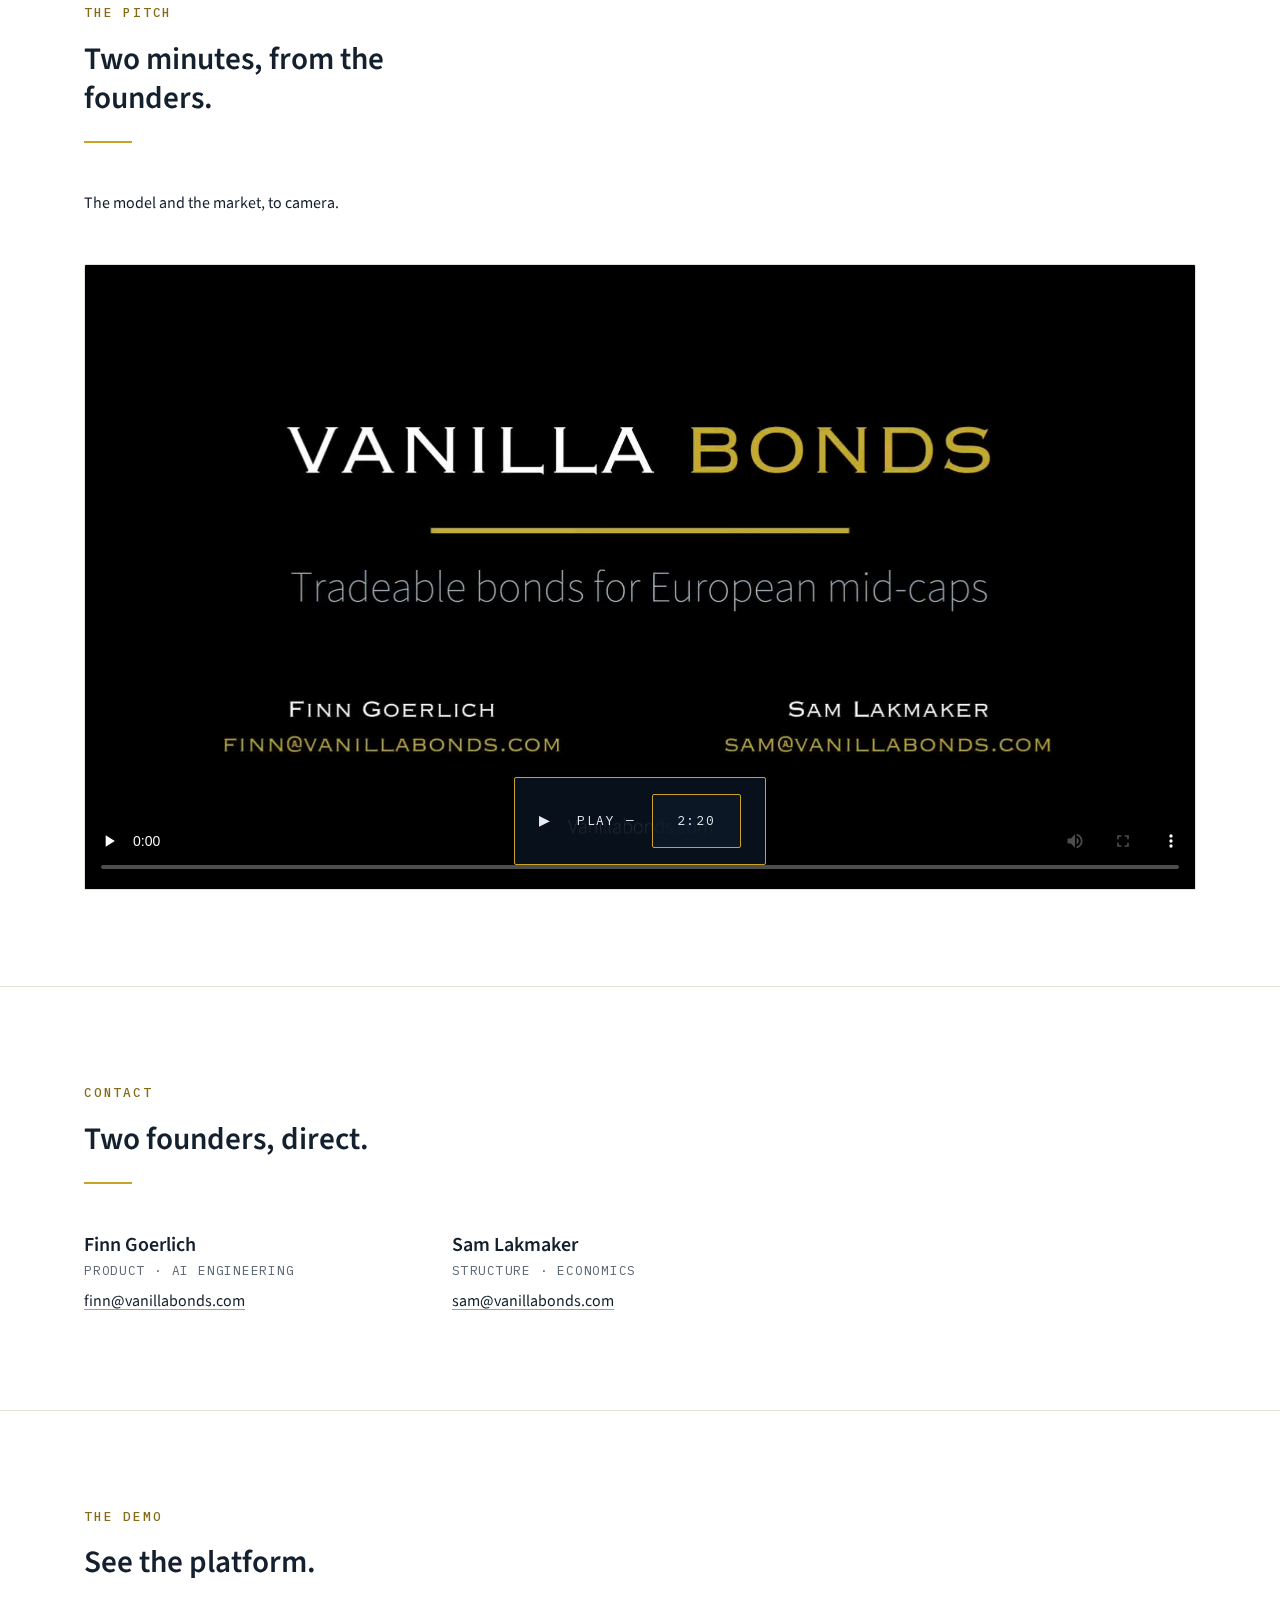
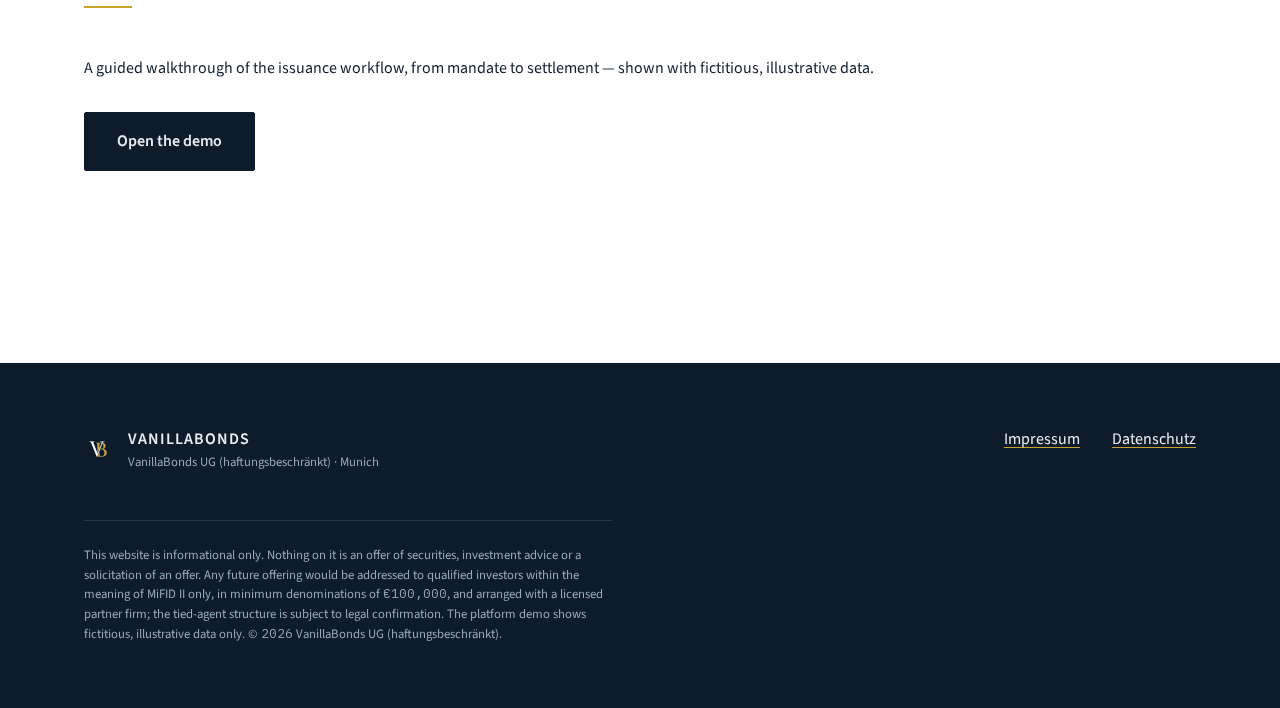
==== commit 65eb76da: "v7: white footer mark, demo link moved to own section above footer - Footer logo now assets/img/logo" ====
--- a/index.html
+++ b/index.html
@@ -190,14 +190,25 @@
   </div>
 </section>
 
+<!-- 9 · DEMO -->
+<section class="section" id="demo">
+  <div class="wrap">
+    <p class="eyebrow">The demo</p>
+    <h2>See the platform.</h2>
+    <div class="gold-rule"></div>
+    <p>A guided walkthrough of the issuance workflow, from mandate to settlement — shown with fictitious, illustrative data.</p>
+    <a class="btn btn-primary demo-cta" href="demo.html">Open the demo</a>
+  </div>
+</section>
+
 </main>
 
-<!-- 9 · FOOTER -->
+<!-- 10 · FOOTER -->
 <footer class="footer">
   <div class="wrap">
     <div class="footer-grid">
       <div class="entity">
-        <img src="assets/img/logo.png" alt="" width="28" height="28">
+        <img src="assets/img/logo-white.png" alt="" width="28" height="28">
         <div>
           <b>VANILLABONDS</b>
           <span>VanillaBonds UG (haftungsbeschränkt) · Munich</span>
@@ -206,7 +217,6 @@
       <nav aria-label="Legal and product">
         <a href="impressum.html">Impressum</a>
         <a href="datenschutz.html">Datenschutz</a>
-        <a href="demo.html">Platform demo</a>
       </nav>
     </div>
     <p class="fine">This website is informational only. Nothing on it is an offer of securities, investment advice or a solicitation of an offer. Any future offering would be addressed to qualified investors within the meaning of MiFID&nbsp;II only, in minimum denominations of <span class="num">€100,000</span>, and arranged with a licensed partner firm; the tied-agent structure is subject to legal confirmation. The platform demo shows fictitious, illustrative data only. © <span class="num">2026</span> VanillaBonds UG (haftungsbeschränkt).</p>
--- a/assets/css/site.css
+++ b/assets/css/site.css
@@ -152,6 +152,7 @@
 .btn-hero:hover { background: var(--vb-ink-inv); border-color: var(--vb-ink-inv); color: var(--vb-navy); }
 .btn-primary { background: var(--vb-navy); border: var(--vb-hairline-w) solid var(--vb-navy); color: var(--vb-ink-inv); }
 .btn-primary:hover { background: var(--vb-ground); color: var(--vb-navy); }
+.demo-cta { margin-top: var(--vb-space-4); }
 
 /* ---- sections ------------------------------------------------------------- */
 .section { padding-top: var(--vb-space-7); padding-bottom: var(--vb-space-7); border-top: var(--vb-hairline-w) solid var(--vb-hairline); }
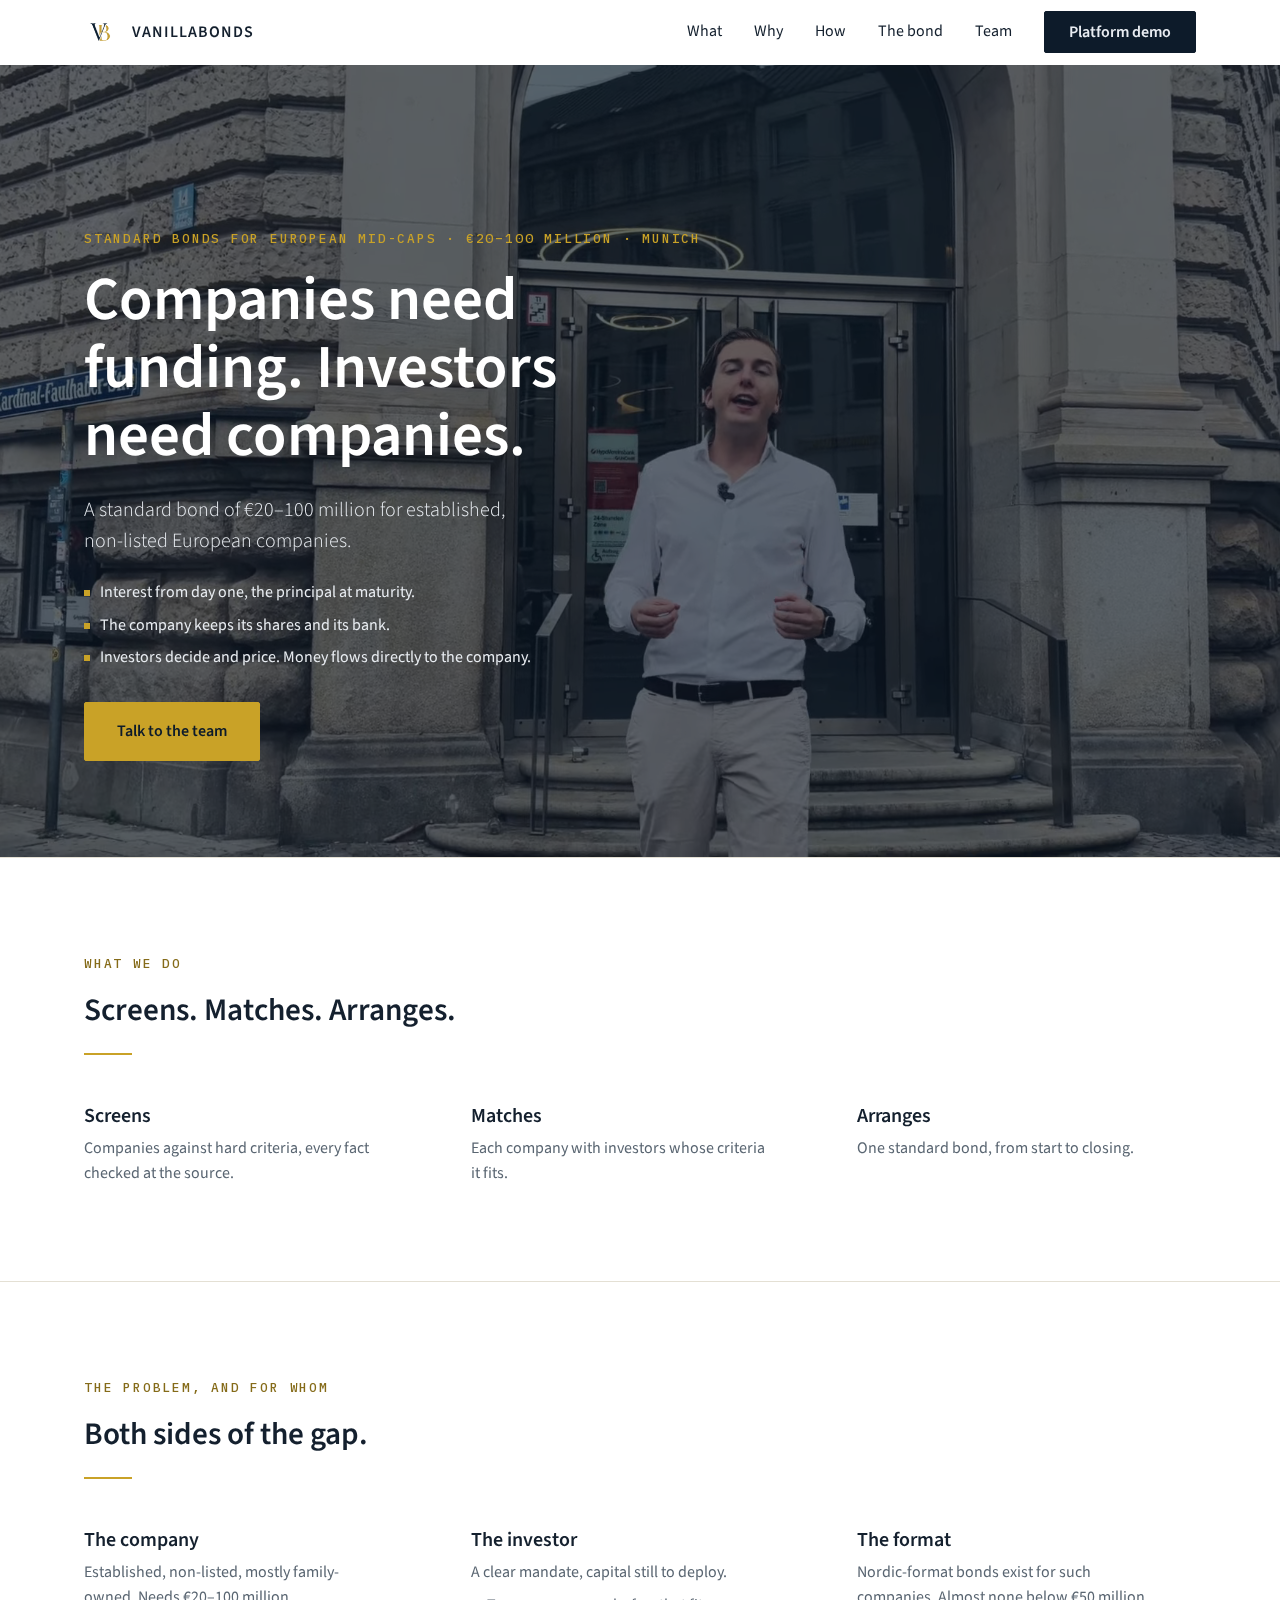
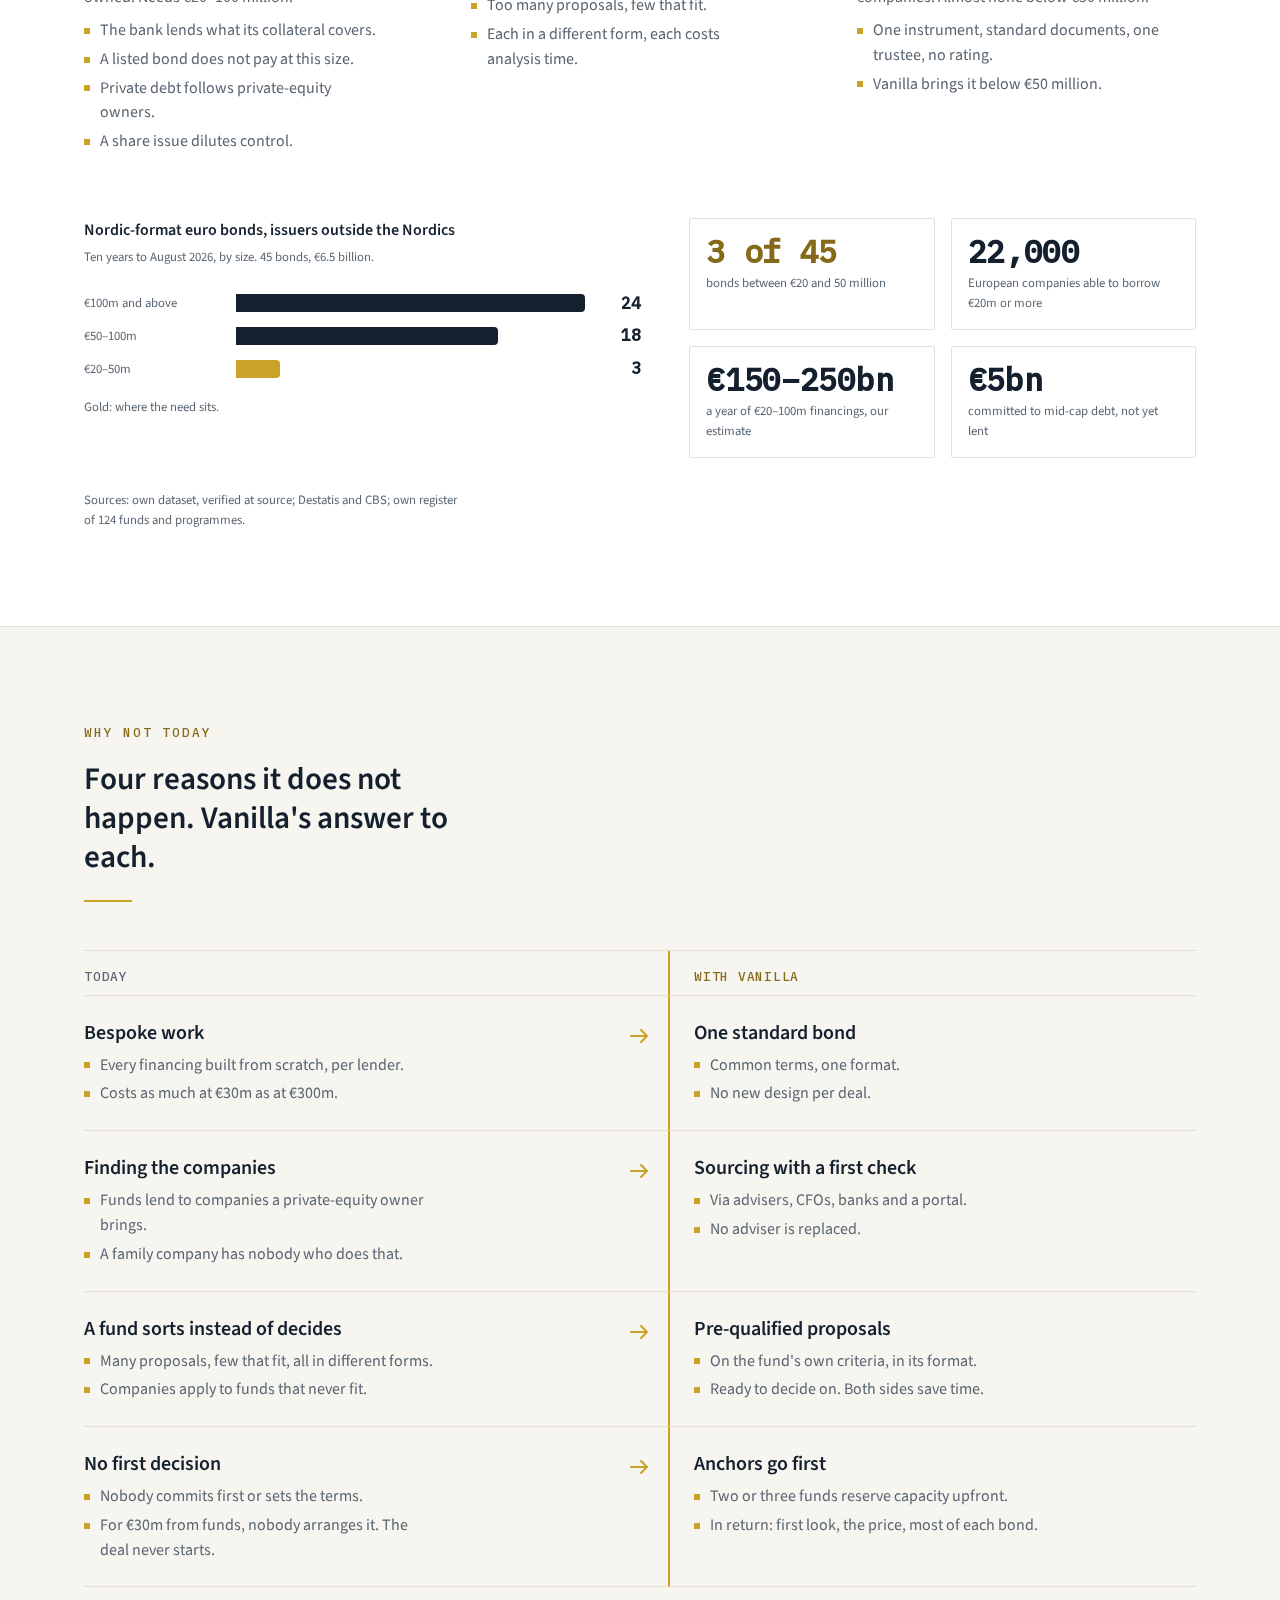
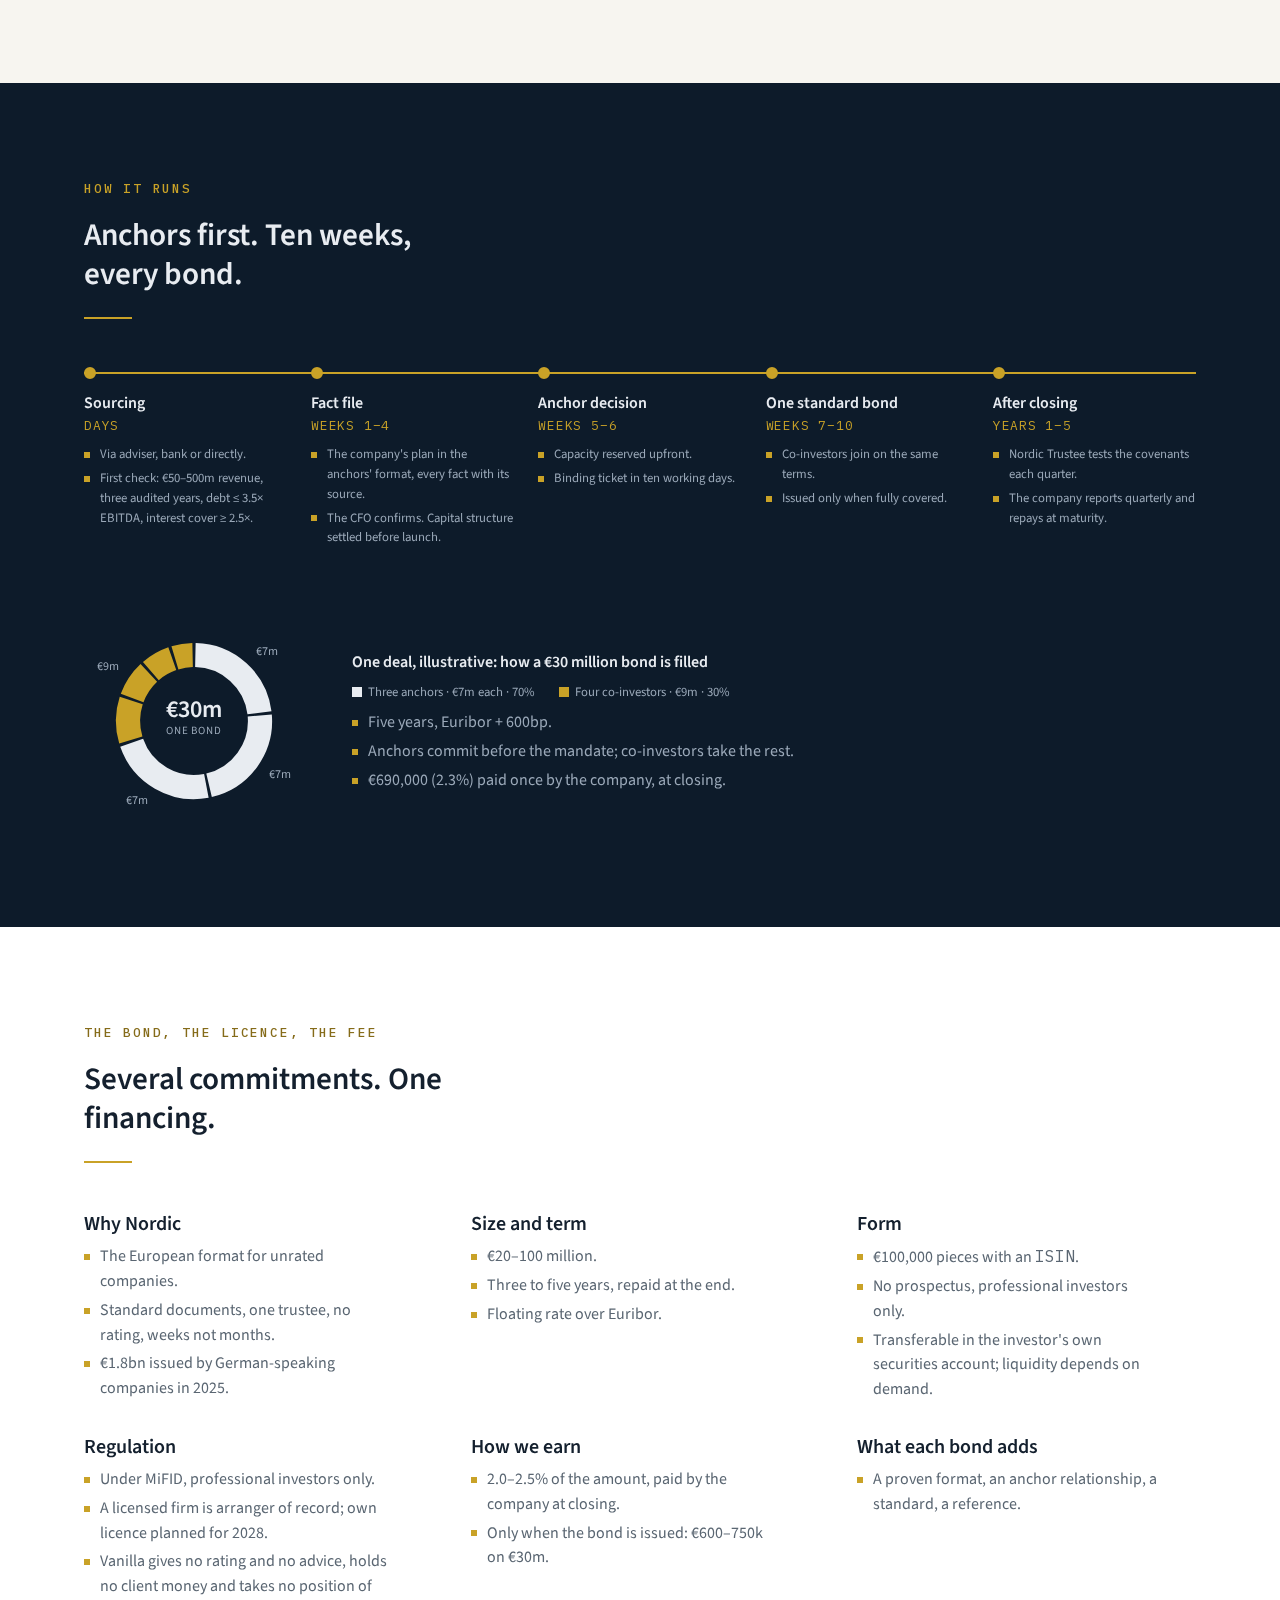
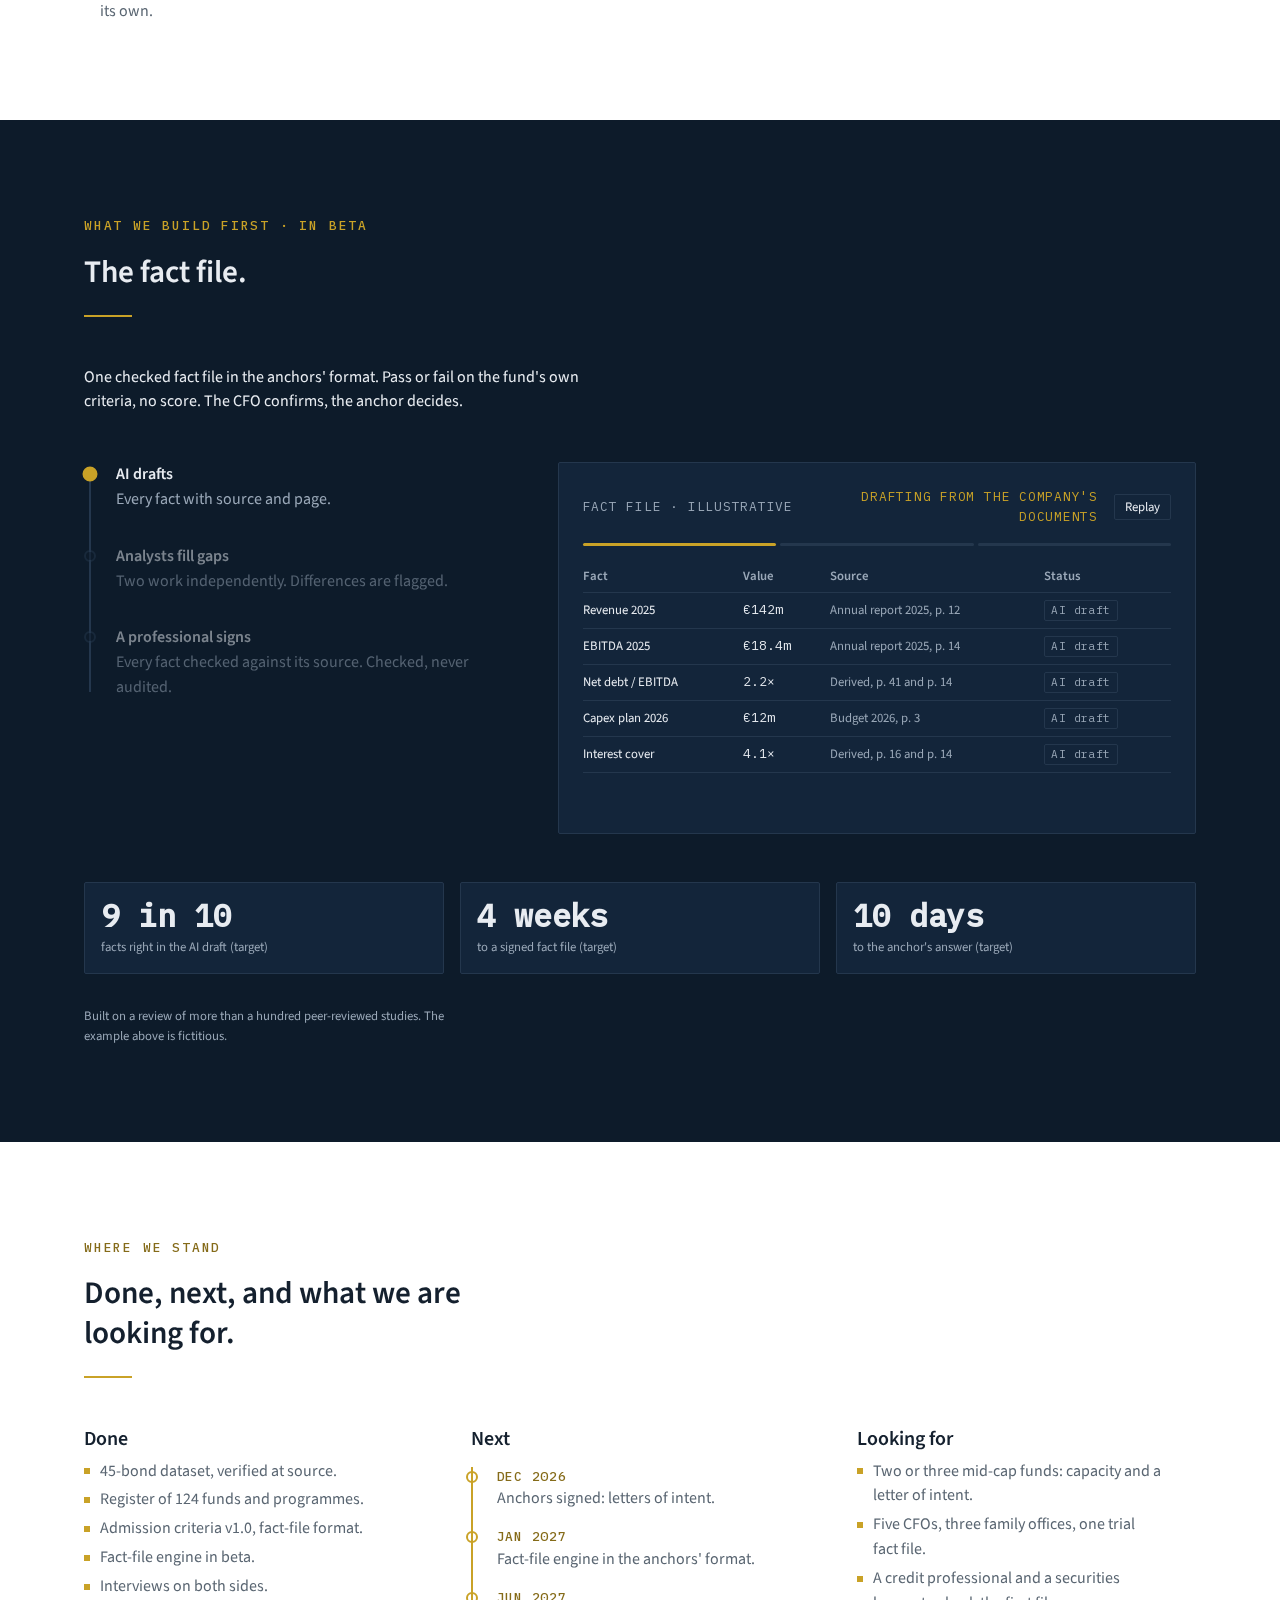
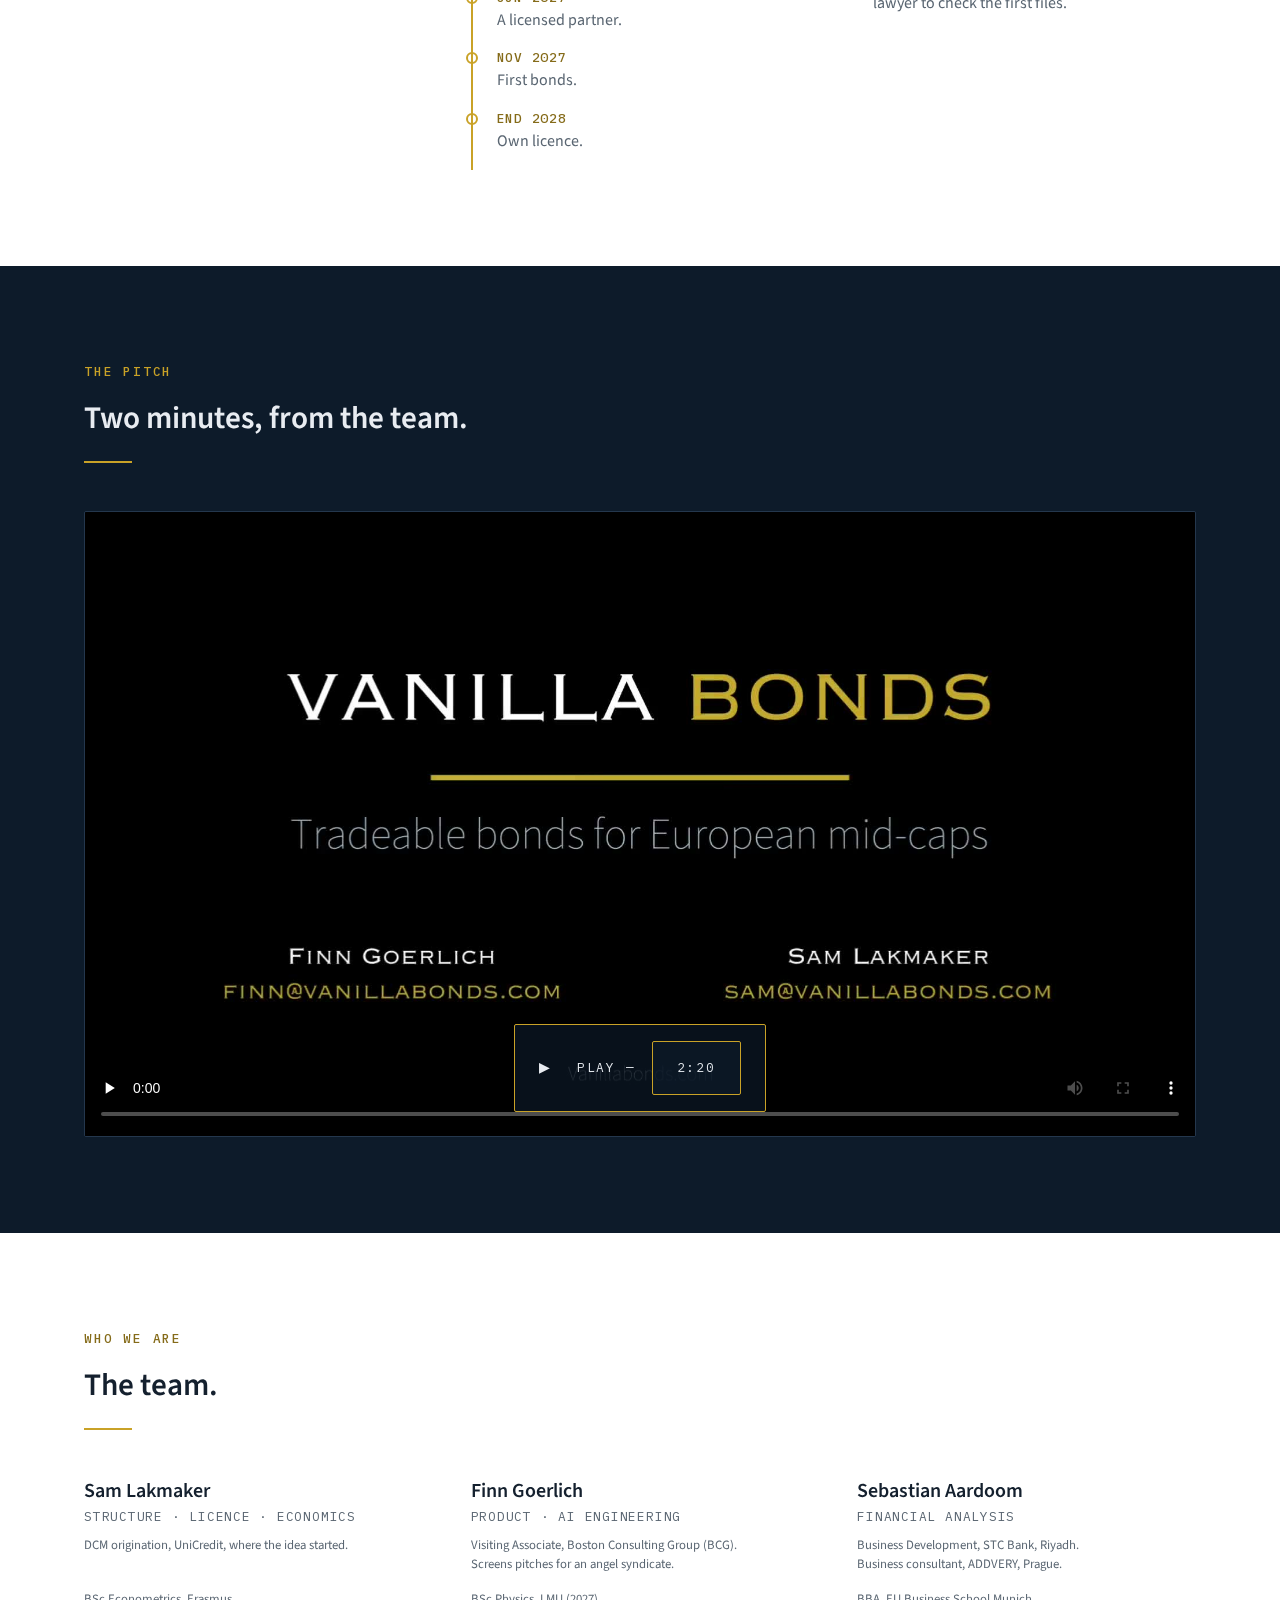
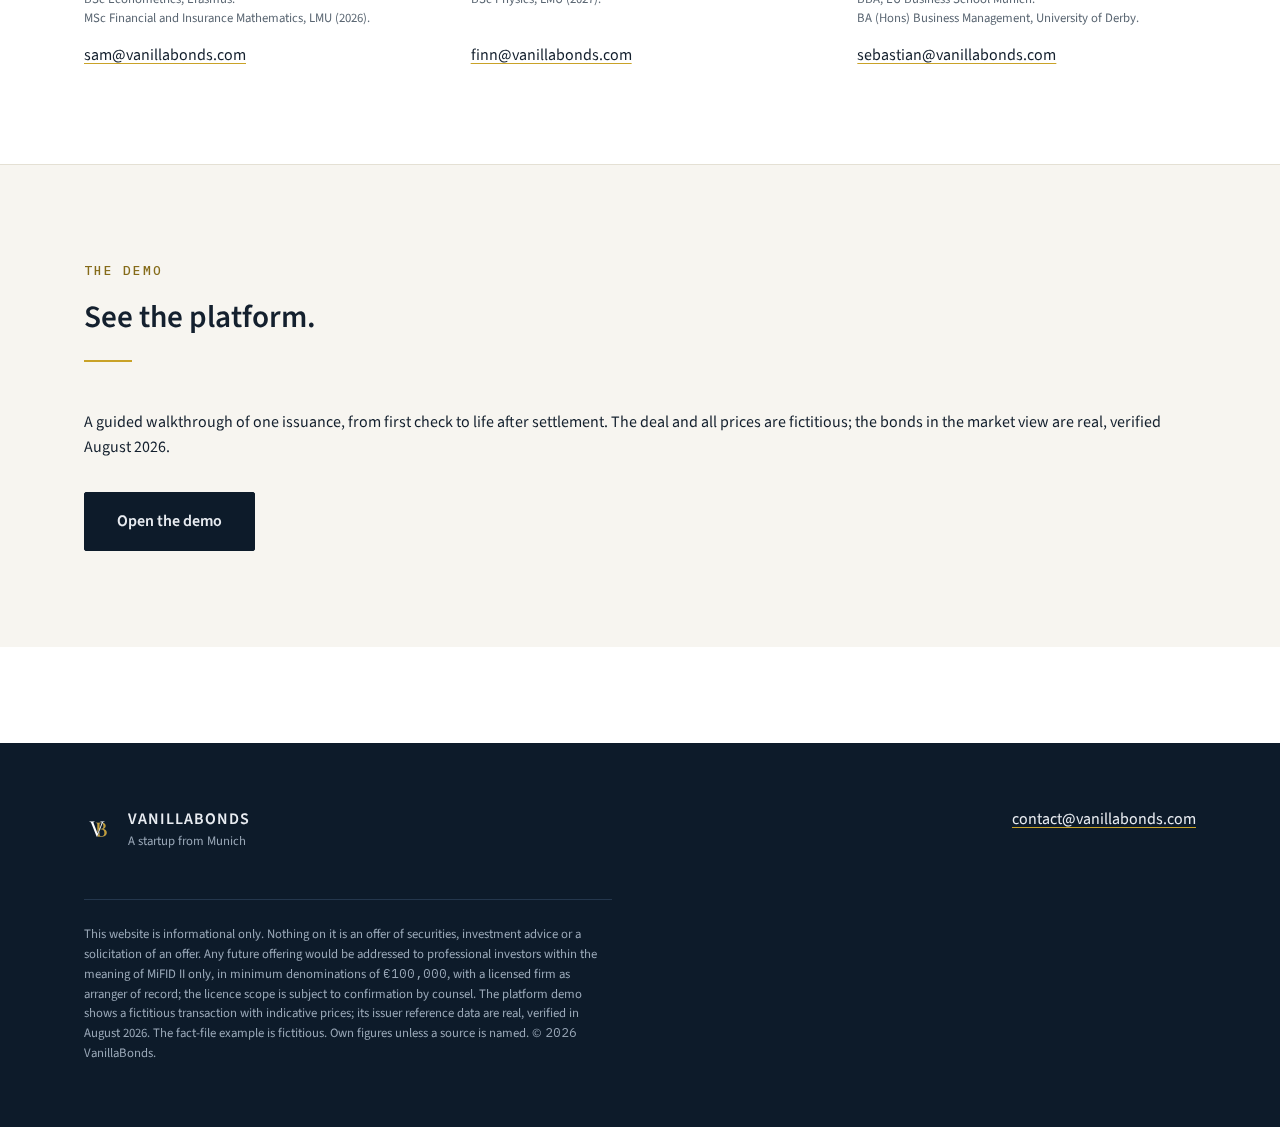
==== commit 3cd6d334: "Site on two-pager v15: shorter copy, alternating grounds, entrance motion, gap chart, Today vs With " ====
--- a/index.html
+++ b/index.html
@@ -3,10 +3,10 @@
 <head>
 <meta charset="UTF-8">
 <meta name="viewport" content="width=device-width, initial-scale=1.0">
-<title>VanillaBonds — Standardised bonds for the Mittelstand</title>
-<meta name="description" content="VanillaBonds arranges standardised, tradeable bonds of €20–100 million for family-owned industrial mid-caps — Nordic format, institutional investors, one process.">
-<meta property="og:title" content="VanillaBonds — Standardised bonds for the Mittelstand">
-<meta property="og:description" content="Standardised, tradeable bonds of €20–100 million for the DACH Mittelstand. Nordic format, institutional investors, one process.">
+<title>VanillaBonds — Standard bonds for European mid-caps</title>
+<meta name="description" content="VanillaBonds makes a standard bond of €20–100 million reachable for established, non-listed European companies: screened on hard criteria, matched with investors whose mandate fits, arranged in the Nordic format.">
+<meta property="og:title" content="VanillaBonds — Standard bonds for European mid-caps">
+<meta property="og:description" content="Companies need funding. Investors need companies. Vanilla bridges the gap: one standard bond of €20–100 million, screened, matched and arranged.">
 <meta property="og:type" content="website">
 <meta property="og:url" content="https://vanillabonds.com">
 <meta property="og:image" content="https://vanillabonds.com/mark-1024.png">
@@ -30,136 +30,293 @@
     </a>
     <nav class="nav-links" aria-label="Site">
       <a href="#what">What</a>
+      <a class="nav-opt" href="#why">Why</a>
       <a href="#how">How</a>
-      <a href="#structure">Structure</a>
-      <a href="#contact">Contact</a>
+      <a class="nav-opt" href="#bond">The bond</a>
+      <a href="#contact">Team</a>
+      <a class="btn-nav" href="demo.html">Platform demo</a>
     </nav>
   </div>
 </header>
 
 <main id="main">
 
-<!-- 2 · HERO -->
+<!-- HERO -->
 <section class="hero" id="top">
   <div class="hero-media" aria-hidden="true"></div>
   <video id="herovid" autoplay muted loop playsinline preload="metadata"
          poster="assets/img/hero-poster.jpg" aria-hidden="true"></video>
   <div class="wrap hero-inner">
-    <p class="eyebrow">Standardised bond issuance · €20–100m · Munich</p>
-    <h1>Bond financing, standardised for the Mittelstand.</h1>
-    <p class="lead">VanillaBonds arranges standardised, tradeable bonds of €20–100&nbsp;million for family-owned industrial mid-caps.</p>
-    <a class="btn btn-hero" href="#contact">Talk to the founders</a>
-  </div>
-</section>
-
-<!-- 3 · WHAT -->
+    <p class="eyebrow">Standard bonds for European mid-caps · €20–100 million · Munich</p>
+    <h1>Companies need funding. Investors need companies.</h1>
+    <p class="lead">A standard bond of €20–100&nbsp;million for established, non-listed European companies.</p>
+    <ul class="hero-points">
+      <li>Interest from day one, the principal at maturity.</li>
+      <li>The company keeps its shares and its bank.</li>
+      <li>Investors decide and price. Money flows directly to the company.</li>
+    </ul>
+    <a class="btn btn-hero" href="#contact">Talk to the team</a>
+  </div>
+</section>
+
+<!-- WHAT -->
 <section class="section" id="what">
   <div class="wrap">
     <p class="eyebrow">What we do</p>
-    <h2>One format. Three things it standardises.</h2>
+    <h2>Screens. Matches. Arranges.</h2>
     <div class="gold-rule"></div>
     <div class="cols3">
-      <div>
-        <h3>Standardised documentation</h3>
-        <p>Proven Nordic bond terms: one covenant menu, one document set. Counsel reviews the delta, not two hundred pages.</p>
-      </div>
-      <div>
-        <h3>Shared due diligence</h3>
-        <p>An AI-assembled fact dossier, built from primary sources and signed off field by field — one dossier for every investor in the book.</p>
-      </div>
-      <div>
-        <h3>Institutional investor base</h3>
-        <p>Family offices and credit funds, onboarded once, buying comparable paper deal after deal.</p>
-      </div>
-    </div>
-  </div>
-</section>
-
-<!-- 4 · WHO -->
+      <div><h3>Screens</h3><p>Companies against hard criteria, every fact checked at the source.</p></div>
+      <div><h3>Matches</h3><p>Each company with investors whose criteria it fits.</p></div>
+      <div><h3>Arranges</h3><p>One standard bond, from start to closing.</p></div>
+    </div>
+  </div>
+</section>
+
+<!-- WHO + THE GAP -->
 <section class="section" id="who">
   <div class="wrap">
-    <p class="eyebrow">Who it is for</p>
-    <h2>Both sides of the book.</h2>
+    <p class="eyebrow">The problem, and for whom</p>
+    <h2>Both sides of the gap.</h2>
     <div class="gold-rule"></div>
     <div class="cols3">
       <div>
-        <h3>Issuers</h3>
-        <p>CFOs and owner-managers raising €20–100&nbsp;million in their own name, with no single controlling lender.</p>
-      </div>
-      <div>
-        <h3>Investors</h3>
-        <p>Family offices and credit funds buying direct senior secured exposure — no wrapper, no investor fees.</p>
-      </div>
-      <div>
-        <h3>Advisors</h3>
-        <p>Advisors and banks whose clients need a tradeable format the Schuldschein does not offer.</p>
-      </div>
-    </div>
-  </div>
-</section>
-
-<!-- 5 · HOW -->
-<section class="section" id="how">
-  <div class="wrap">
-    <p class="eyebrow">How it works</p>
-    <h2>The same deal, run twice.</h2>
-    <div class="gold-rule"></div>
-    <div class="compare">
-      <div class="proc">
-        <h3>A conventional mid-cap placement</h3>
-        <ol>
-          <li><span class="n">01</span><p>Bespoke documentation, drafted from scratch for every deal.</p></li>
-          <li><span class="n">02</span><p>Due diligence repeated separately by every investor.</p></li>
-          <li><span class="n">03</span><p>Placement into whichever accounts the arranger happens to know.</p></li>
+        <h3>The company</h3>
+        <p>Established, non-listed, mostly family-owned. Needs €20–100&nbsp;million.</p>
+        <ul class="pts">
+          <li>The bank lends what its collateral covers.</li>
+          <li>A listed bond does not pay at this size.</li>
+          <li>Private debt follows private-equity owners.</li>
+          <li>A share issue dilutes control.</li>
+        </ul>
+      </div>
+      <div>
+        <h3>The investor</h3>
+        <p>A clear mandate, capital still to deploy.</p>
+        <ul class="pts">
+          <li>Too many proposals, few that fit.</li>
+          <li>Each in a different form, each costs analysis time.</li>
+        </ul>
+      </div>
+      <div>
+        <h3>The format</h3>
+        <p>Nordic-format bonds exist for such companies. Almost none below €50&nbsp;million.</p>
+        <ul class="pts">
+          <li>One instrument, standard documents, one trustee, no rating.</li>
+          <li>Vanilla brings it below €50&nbsp;million.</li>
+        </ul>
+      </div>
+    </div>
+
+    <div class="gap">
+      <div data-reveal>
+        <p class="chart-title">Nordic-format euro bonds, issuers outside the Nordics</p>
+        <p class="chart-sub">Ten years to August 2026, by size. 45 bonds, €6.5 billion.</p>
+        <div class="bars" role="img" aria-label="24 bonds of 100 million euro and above, 18 between 50 and 100 million, 3 between 20 and 50 million">
+          <div class="bar" title="€100 million and above: 24 bonds"><span class="bl">€100m and above</span><span class="bt"><i style="--w:100%"></i></span><span class="bv num">24</span></div>
+          <div class="bar" title="€50–100 million: 18 bonds"><span class="bl">€50–100m</span><span class="bt"><i style="--w:75%"></i></span><span class="bv num">18</span></div>
+          <div class="bar hl" title="€20–50 million: 3 bonds"><span class="bl">€20–50m</span><span class="bt"><i style="--w:12.5%"></i></span><span class="bv num">3</span></div>
+        </div>
+        <p class="chart-sub">Gold: where the need sits.</p>
+      </div>
+      <div class="tiles" data-reveal>
+        <div class="tile gold"><b class="num">3 of 45</b><span>bonds between €20 and 50 million</span></div>
+        <div class="tile"><b class="num">22,000</b><span>European companies able to borrow €20m or more</span></div>
+        <div class="tile"><b class="num">€150–250bn</b><span>a year of €20–100m financings, our estimate</span></div>
+        <div class="tile"><b class="num">€5bn</b><span>committed to mid-cap debt, not yet lent</span></div>
+      </div>
+    </div>
+    <p class="src">Sources: own dataset, verified at source; Destatis and CBS; own register of 124 funds and programmes.</p>
+  </div>
+</section>
+
+<!-- WHY NOT TODAY -->
+<section class="section section-alt" id="why">
+  <div class="wrap">
+    <p class="eyebrow">Why not today</p>
+    <h2>Four reasons it does not happen. Vanilla's answer to each.</h2>
+    <div class="gold-rule"></div>
+    <div class="vs" data-reveal>
+      <div class="vs-head"><span>Today</span><span></span><span class="gold">With Vanilla</span></div>
+      <div class="vs-row">
+        <div class="vs-cell vs-today"><h3>Bespoke work</h3><ul class="pts"><li>Every financing built from scratch, per lender.</li><li>Costs as much at €30m as at €300m.</li></ul></div>
+        <div class="vs-cell vs-arrow" aria-hidden="true"><svg viewBox="0 0 24 24" width="24" height="24"><path d="M3 12h16M13 6l6 6-6 6" fill="none" stroke="currentColor" stroke-width="2" stroke-linecap="round" stroke-linejoin="round" pathLength="1"/></svg></div>
+        <div class="vs-cell vs-vanilla"><h3>One standard bond</h3><ul class="pts"><li>Common terms, one format.</li><li>No new design per deal.</li></ul></div>
+      </div>
+      <div class="vs-row">
+        <div class="vs-cell vs-today"><h3>Finding the companies</h3><ul class="pts"><li>Funds lend to companies a private-equity owner brings.</li><li>A family company has nobody who does that.</li></ul></div>
+        <div class="vs-cell vs-arrow" aria-hidden="true"><svg viewBox="0 0 24 24" width="24" height="24"><path d="M3 12h16M13 6l6 6-6 6" fill="none" stroke="currentColor" stroke-width="2" stroke-linecap="round" stroke-linejoin="round" pathLength="1"/></svg></div>
+        <div class="vs-cell vs-vanilla"><h3>Sourcing with a first check</h3><ul class="pts"><li>Via advisers, CFOs, banks and a portal.</li><li>No adviser is replaced.</li></ul></div>
+      </div>
+      <div class="vs-row">
+        <div class="vs-cell vs-today"><h3>A fund sorts instead of decides</h3><ul class="pts"><li>Many proposals, few that fit, all in different forms.</li><li>Companies apply to funds that never fit.</li></ul></div>
+        <div class="vs-cell vs-arrow" aria-hidden="true"><svg viewBox="0 0 24 24" width="24" height="24"><path d="M3 12h16M13 6l6 6-6 6" fill="none" stroke="currentColor" stroke-width="2" stroke-linecap="round" stroke-linejoin="round" pathLength="1"/></svg></div>
+        <div class="vs-cell vs-vanilla"><h3>Pre-qualified proposals</h3><ul class="pts"><li>On the fund's own criteria, in its format.</li><li>Ready to decide on. Both sides save time.</li></ul></div>
+      </div>
+      <div class="vs-row">
+        <div class="vs-cell vs-today"><h3>No first decision</h3><ul class="pts"><li>Nobody commits first or sets the terms.</li><li>For €30m from funds, nobody arranges it. The deal never starts.</li></ul></div>
+        <div class="vs-cell vs-arrow" aria-hidden="true"><svg viewBox="0 0 24 24" width="24" height="24"><path d="M3 12h16M13 6l6 6-6 6" fill="none" stroke="currentColor" stroke-width="2" stroke-linecap="round" stroke-linejoin="round" pathLength="1"/></svg></div>
+        <div class="vs-cell vs-vanilla"><h3>Anchors go first</h3><ul class="pts"><li>Two or three funds reserve capacity upfront.</li><li>In return: first look, the price, most of each bond.</li></ul></div>
+      </div>
+    </div>
+  </div>
+</section>
+
+<!-- HOW IT RUNS -->
+<section class="section section-inv" id="how" data-theme="demo">
+  <div class="wrap">
+    <p class="eyebrow">How it runs</p>
+    <h2>Anchors first. Ten weeks, every bond.</h2>
+    <div class="gold-rule"></div>
+    <ol class="stepper" data-reveal>
+      <li><span class="dot"></span><b>Sourcing</b><small>Days</small>
+        <ul class="pts"><li>Via adviser, bank or directly.</li><li>First check: €50–500m revenue, three audited years, debt ≤&nbsp;3.5× EBITDA, interest cover ≥&nbsp;2.5×.</li></ul></li>
+      <li><span class="dot"></span><b>Fact file</b><small>Weeks 1–4</small>
+        <ul class="pts"><li>The company's plan in the anchors' format, every fact with its source.</li><li>The CFO confirms. Capital structure settled before launch.</li></ul></li>
+      <li><span class="dot"></span><b>Anchor decision</b><small>Weeks 5–6</small>
+        <ul class="pts"><li>Capacity reserved upfront.</li><li>Binding ticket in ten working days.</li></ul></li>
+      <li><span class="dot"></span><b>One standard bond</b><small>Weeks 7–10</small>
+        <ul class="pts"><li>Co-investors join on the same terms.</li><li>Issued only when fully covered.</li></ul></li>
+      <li><span class="dot"></span><b>After closing</b><small>Years 1–5</small>
+        <ul class="pts"><li>Nordic Trustee tests the covenants each quarter.</li><li>The company reports quarterly and repays at maturity.</li></ul></li>
+    </ol>
+
+    <div class="deal" data-reveal>
+      <svg class="donut" viewBox="0 0 200 200" role="img" aria-label="A 30 million euro bond: three anchors at 7 million each, co-investors 9 million">
+      <path class="navy" d="M101.26 40.01 A60 60 0 0 1 159.53 92.48" pathLength="1"><title>Anchor 1 · €7 million</title></path>
+      <path class="navy" d="M159.79 94.98 A60 60 0 0 1 113.70 158.41" pathLength="1"><title>Anchor 2 · €7 million</title></path>
+      <path class="navy" d="M111.24 158.94 A60 60 0 0 1 43.34 119.73" pathLength="1"><title>Anchor 3 · €7 million</title></path>
+      <path class="gold" d="M42.56 117.34 A60 60 0 0 1 42.94 81.46" pathLength="1"><title>Co-investor 1</title></path>
+      <path class="gold" d="M43.76 79.09 A60 60 0 0 1 58.93 56.26" pathLength="1"><title>Co-investor 2</title></path>
+      <path class="gold" d="M60.79 54.58 A60 60 0 0 1 80.27 43.34" pathLength="1"><title>Co-investor 3</title></path>
+      <path class="gold" d="M82.66 42.56 A60 60 0 0 1 98.74 40.01" pathLength="1"><title>Co-investor 4</title></path>
+      <text x="156.2" y="37.6" text-anchor="start" dominant-baseline="middle">€7m</text>
+      <text x="168.0" y="149.4" text-anchor="start" dominant-baseline="middle">€7m</text>
+      <text x="58.0" y="172.7" text-anchor="end" dominant-baseline="middle">€7m</text>
+      <text x="32.0" y="50.6" text-anchor="end" dominant-baseline="middle">€9m</text>
+      <text class="ctr" x="100" y="96" text-anchor="middle">€30m</text>
+      <text class="ctr2" x="100" y="112" text-anchor="middle">one bond</text>
+      </svg>
+      <div>
+        <p class="chart-title">One deal, illustrative: how a €30 million bond is filled</p>
+        <ul class="legend">
+          <li class="navy"><i></i>Three anchors · €7m each · 70%</li>
+          <li class="gold"><i></i>Four co-investors · €9m · 30%</li>
+        </ul>
+        <ul class="pts">
+          <li>Five years, Euribor + 600bp.</li>
+          <li>Anchors commit before the mandate; co-investors take the rest.</li>
+          <li>€690,000 (2.3%) paid once by the company, at closing.</li>
+        </ul>
+      </div>
+    </div>
+  </div>
+</section>
+
+<!-- THE BOND -->
+<section class="section" id="bond">
+  <div class="wrap">
+    <p class="eyebrow">The bond, the licence, the fee</p>
+    <h2>Several commitments. One financing.</h2>
+    <div class="gold-rule"></div>
+    <div class="cols3 tiles-text">
+      <div><h3>Why Nordic</h3><ul class="pts"><li>The European format for unrated companies.</li><li>Standard documents, one trustee, no rating, weeks not months.</li><li>€1.8bn issued by German-speaking companies in 2025.</li></ul></div>
+      <div><h3>Size and term</h3><ul class="pts"><li>€20–100 million.</li><li>Three to five years, repaid at the end.</li><li>Floating rate over Euribor.</li></ul></div>
+      <div><h3>Form</h3><ul class="pts"><li>€100,000 pieces with an <span class="num">ISIN</span>.</li><li>No prospectus, professional investors only.</li><li>Transferable in the investor's own securities account; liquidity depends on demand.</li></ul></div>
+      <div><h3>Regulation</h3><ul class="pts"><li>Under MiFID, professional investors only.</li><li>A licensed firm is arranger of record; own licence planned for 2028.</li><li>Vanilla gives no rating and no advice, holds no client money and takes no position of its own.</li></ul></div>
+      <div><h3>How we earn</h3><ul class="pts"><li>2.0–2.5% of the amount, paid by the company at closing.</li><li>Only when the bond is issued: €600–750k on €30m.</li></ul></div>
+      <div><h3>What each bond adds</h3><ul class="pts"><li>A proven format, an anchor relationship, a standard, a reference.</li></ul></div>
+    </div>
+  </div>
+</section>
+
+<!-- FACT FILE -->
+<section class="section section-inv" id="factfile" data-theme="demo">
+  <div class="wrap">
+    <p class="eyebrow">What we build first · in beta</p>
+    <h2>The fact file.</h2>
+    <div class="gold-rule"></div>
+    <p class="measure">One checked fact file in the anchors' format. Pass or fail on the fund's own criteria, no score. The CFO confirms, the anchor decides.</p>
+    <div class="ff" data-reveal>
+      <ol class="ff-steps" id="ff-steps">
+        <li class="on"><b>AI drafts</b><span>Every fact with source and page.</span></li>
+        <li><b>Analysts fill gaps</b><span>Two work independently. Differences are flagged.</span></li>
+        <li><b>A professional signs</b><span>Every fact checked against its source. Checked, never audited.</span></li>
+      </ol>
+      <div class="ff-sheet" id="ff-sheet" data-step="0">
+        <div class="ff-head">
+          <span>Fact file · illustrative</span>
+          <span class="ff-state"><i class="st st1">Drafting from the company's documents</i><i class="st st2">Two analysts checking</i><i class="st st3">Signed</i></span>
+          <button type="button" id="ff-replay">Replay</button>
+        </div>
+        <div class="ff-prog" aria-hidden="true"><i></i><i></i><i></i></div>
+        <table>
+          <thead><tr><th>Fact</th><th>Value</th><th>Source</th><th>Status</th></tr></thead>
+          <tbody>
+            <tr class="r"><td>Revenue 2025</td><td class="num">€142m</td><td class="s">Annual report 2025, p. 12</td><td><span class="chip s1">AI draft</span><span class="chip ok s2">Checked · 2 analysts</span><span class="chip sig s3">Signed</span></td></tr>
+            <tr class="r"><td>EBITDA 2025</td><td class="num">€18.4m</td><td class="s">Annual report 2025, p. 14</td><td><span class="chip s1">AI draft</span><span class="chip ok s2">Checked · 2 analysts</span><span class="chip sig s3">Signed</span></td></tr>
+            <tr class="r"><td>Net debt / EBITDA</td><td class="num">2.2×</td><td class="s">Derived, p. 41 and p. 14</td><td><span class="chip s1">AI draft</span><span class="chip ok s2">Checked · 2 analysts</span><span class="chip sig s3">Signed</span></td></tr>
+            <tr class="r flagrow"><td>Capex plan 2026</td><td class="num"><span class="v1">€12m</span> <span class="v2">€15m</span></td><td class="s"><span class="v1">Budget 2026, p. 3</span><span class="v2"> · board minutes, p. 2</span></td><td><span class="chip s1">AI draft</span><span class="chip flag s2">Difference flagged · resolved</span><span class="chip sig s3">Signed</span></td></tr>
+            <tr class="r"><td>Interest cover</td><td class="num">4.1×</td><td class="s">Derived, p. 16 and p. 14</td><td><span class="chip s1">AI draft</span><span class="chip ok s2">Checked · 2 analysts</span><span class="chip sig s3">Signed</span></td></tr>
+          </tbody>
+        </table>
+        <p class="ff-sign"><b>✓ Signed</b> · a named credit professional · every fact checked against its source.</p>
+      </div>
+    </div>
+    <div class="tiles targets" data-reveal>
+      <div class="tile"><b class="num">9 in 10</b><span>facts right in the AI draft (target)</span></div>
+      <div class="tile"><b class="num">4 weeks</b><span>to a signed fact file (target)</span></div>
+      <div class="tile"><b class="num">10 days</b><span>to the anchor's answer (target)</span></div>
+    </div>
+    <p class="src">Built on a review of more than a hundred peer-reviewed studies. The example above is fictitious.</p>
+  </div>
+</section>
+
+<!-- WHERE WE STAND -->
+<section class="section" id="status">
+  <div class="wrap">
+    <p class="eyebrow">Where we stand</p>
+    <h2>Done, next, and what we are looking for.</h2>
+    <div class="gold-rule"></div>
+    <div class="cols3">
+      <div>
+        <h3>Done</h3>
+        <ul class="pts">
+          <li>45-bond dataset, verified at source.</li>
+          <li>Register of 124 funds and programmes.</li>
+          <li>Admission criteria v1.0, fact-file format.</li>
+          <li>Fact-file engine in beta.</li>
+          <li>Interviews on both sides.</li>
+        </ul>
+      </div>
+      <div>
+        <h3>Next</h3>
+        <ol class="tl" data-reveal>
+          <li><b>Dec 2026</b>Anchors signed: letters of intent.</li>
+          <li><b>Jan 2027</b>Fact-file engine in the anchors' format.</li>
+          <li><b>Jun 2027</b>A licensed partner.</li>
+          <li><b>Nov 2027</b>First bonds.</li>
+          <li><b>End 2028</b>Own licence.</li>
         </ol>
       </div>
-      <div class="proc proc-hl">
-        <h3>The VanillaBonds process</h3>
-        <ol>
-          <li><span class="n">01</span><p>Standard Nordic documentation — counsel reviews the delta.</p></li>
-          <li><span class="n">02</span><p>One shared fact dossier: machine-assembled, human-approved.</p></li>
-          <li><span class="n">03</span><p>Placement with an onboarded institutional book — six to eight weeks, mandate to settlement.</p></li>
-        </ol>
-      </div>
-    </div>
-    <p class="compare-note">Unlike a Schuldschein, the result is a tradeable security: ISIN, an independent trustee, collective action clauses — transferable from day one.</p>
-  </div>
-</section>
-
-<!-- 6 · STRUCTURE -->
-<section class="section" id="structure">
-  <div class="wrap">
-    <p class="eyebrow">Structure and permissions</p>
-    <h2>Built on the established rails.</h2>
-    <div class="gold-rule"></div>
-    <dl class="ledger">
-      <div>
-        <dt>Regulatory status</dt>
-        <dd>Tied agent under §3&nbsp;Abs.&nbsp;2 WpIG, under the liability umbrella of an established bank. A proprietary MiFID&nbsp;II licence is a later milestone.</dd>
-      </div>
-      <div>
-        <dt>Trustee</dt>
-        <dd>Independent bond trustee, acting for all bondholders.</dd>
-      </div>
-      <div>
-        <dt>Settlement</dt>
-        <dd><span class="num">ISIN</span> · CSD settlement · delivery-versus-payment through the paying agent. Client money never touches the platform.</dd>
-      </div>
-      <div>
-        <dt>The result</dt>
-        <dd>A listed, transferable security that outlives its arranger.</dd>
-      </div>
-    </dl>
-  </div>
-</section>
-
-<!-- 7 · PITCH -->
-<section class="section" id="pitch">
+      <div>
+        <h3>Looking for</h3>
+        <ul class="pts">
+          <li>Two or three mid-cap funds: capacity and a letter of intent.</li>
+          <li>Five CFOs, three family offices, one trial fact file.</li>
+          <li>A credit professional and a securities lawyer to check the first files.</li>
+        </ul>
+      </div>
+    </div>
+  </div>
+</section>
+
+<!-- PITCH -->
+<section class="section section-inv" id="pitch" data-theme="demo">
   <div class="wrap">
     <p class="eyebrow">The pitch</p>
-    <h2>Two minutes, from the founders.</h2>
-    <div class="gold-rule"></div>
-    <p>The model and the market, to camera.</p>
+    <h2>Two minutes, from the team.</h2>
+    <div class="gold-rule"></div>
     <div class="pitch-player">
       <video id="pitchvid" controls preload="none" poster="assets/img/pitch-poster.jpg">
         <source src="assets/video/pitch.mp4" type="video/mp4">
@@ -169,41 +326,52 @@
   </div>
 </section>
 
-<!-- 8 · CONTACT -->
+<!-- TEAM -->
 <section class="section" id="contact">
   <div class="wrap">
-    <p class="eyebrow">Contact</p>
-    <h2>Two founders, direct.</h2>
+    <p class="eyebrow">Who we are</p>
+    <h2>The team.</h2>
     <div class="gold-rule"></div>
     <div class="people">
+      <div>
+        <h3>Sam Lakmaker</h3>
+        <p class="role">Structure · Licence · Economics</p>
+        <p class="bio">DCM origination, UniCredit, where the idea started.</p>
+        <p class="bio">BSc Econometrics, Erasmus.<br>MSc Financial and Insurance Mathematics, LMU (2026).</p>
+        <a href="mailto:sam@vanillabonds.com">sam@vanillabonds.com</a>
+      </div>
       <div>
         <h3>Finn Goerlich</h3>
         <p class="role">Product · AI engineering</p>
+        <p class="bio">Visiting Associate, Boston Consulting Group (BCG).<br>Screens pitches for an angel syndicate.</p>
+        <p class="bio">BSc Physics, LMU (2027).</p>
         <a href="mailto:finn@vanillabonds.com">finn@vanillabonds.com</a>
       </div>
       <div>
-        <h3>Sam Lakmaker</h3>
-        <p class="role">Structure · Economics</p>
-        <a href="mailto:sam@vanillabonds.com">sam@vanillabonds.com</a>
-      </div>
-    </div>
-  </div>
-</section>
-
-<!-- 9 · DEMO -->
-<section class="section" id="demo">
+        <h3>Sebastian Aardoom</h3>
+        <p class="role">Financial analysis</p>
+        <p class="bio">Business Development, STC Bank, Riyadh.<br>Business consultant, ADDVERY, Prague.</p>
+        <p class="bio">BBA, EU Business School Munich.<br>BA (Hons) Business Management, University of Derby.</p>
+        <a href="mailto:sebastian@vanillabonds.com">sebastian@vanillabonds.com</a>
+      </div>
+    </div>
+  </div>
+</section>
+
+<!-- DEMO -->
+<section class="section section-alt" id="demo">
   <div class="wrap">
     <p class="eyebrow">The demo</p>
     <h2>See the platform.</h2>
     <div class="gold-rule"></div>
-    <p>A guided walkthrough of the issuance workflow, from mandate to settlement — shown with fictitious, illustrative data.</p>
+    <p>A guided walkthrough of one issuance, from first check to life after settlement. The deal and all prices are fictitious; the bonds in the market view are real, verified August 2026.</p>
     <a class="btn btn-primary demo-cta" href="demo.html">Open the demo</a>
   </div>
 </section>
 
 </main>
 
-<!-- 10 · FOOTER -->
+<!-- FOOTER -->
 <footer class="footer">
   <div class="wrap">
     <div class="footer-grid">
@@ -211,26 +379,29 @@
         <img src="assets/img/logo-white.png" alt="" width="28" height="28">
         <div>
           <b>VANILLABONDS</b>
-          <span>VanillaBonds UG (haftungsbeschränkt) · Munich</span>
+          <span>A startup from Munich</span>
         </div>
       </div>
-      <nav aria-label="Legal and product">
-        <a href="impressum.html">Impressum</a>
-        <a href="datenschutz.html">Datenschutz</a>
-      </nav>
-    </div>
-    <p class="fine">This website is informational only. Nothing on it is an offer of securities, investment advice or a solicitation of an offer. Any future offering would be addressed to qualified investors within the meaning of MiFID&nbsp;II only, in minimum denominations of <span class="num">€100,000</span>, and arranged with a licensed partner firm; the tied-agent structure is subject to legal confirmation. The platform demo shows fictitious, illustrative data only. © <span class="num">2026</span> VanillaBonds UG (haftungsbeschränkt).</p>
+      <a href="mailto:contact@vanillabonds.com">contact@vanillabonds.com</a>
+    </div>
+    <p class="fine">This website is informational only. Nothing on it is an offer of securities, investment advice or a solicitation of an offer. Any future offering would be addressed to professional investors within the meaning of MiFID&nbsp;II only, in minimum denominations of <span class="num">€100,000</span>, with a licensed firm as arranger of record; the licence scope is subject to confirmation by counsel. The platform demo shows a fictitious transaction with indicative prices; its issuer reference data are real, verified in August 2026. The fact-file example is fictitious. Own figures unless a source is named. © <span class="num">2026</span> VanillaBonds.</p>
   </div>
 </footer>
 
 <script>
 (function () {
   var nav = document.getElementById('nav');
-  addEventListener('scroll', function () { nav.classList.toggle('scrolled', scrollY > 8); }, { passive: true });
+  var rm = matchMedia('(prefers-reduced-motion: reduce)').matches;
+  function onScroll() {
+    nav.classList.toggle('scrolled', scrollY > 8);
+    var h = document.documentElement, max = h.scrollHeight - innerHeight;
+    nav.style.setProperty('--p', (max > 0 ? Math.min(100, scrollY / max * 100) : 0) + '%');
+  }
+  addEventListener('scroll', onScroll, { passive: true }); onScroll();
 
   // Hero source policy: no video below 768px; no autoplay under reduced motion.
   var v = document.getElementById('herovid');
-  if (matchMedia('(min-width: 768px)').matches && !matchMedia('(prefers-reduced-motion: reduce)').matches) {
+  if (matchMedia('(min-width: 768px)').matches && !rm) {
     var s1 = document.createElement('source'); s1.src = 'assets/video/hero.webm'; s1.type = 'video/webm';
     var s2 = document.createElement('source'); s2.src = 'assets/video/hero.mp4'; s2.type = 'video/mp4';
     v.appendChild(s1); v.appendChild(s2); v.load();
@@ -240,6 +411,30 @@
 
   var pv = document.getElementById('pitchvid');
   pv.addEventListener('play', function () { document.getElementById('pitchbadge').style.display = 'none'; });
+
+  // Sections enter as they scroll in; components inside reveal on their own threshold.
+  function watch(selector, opts) {
+    var io = new IntersectionObserver(function (entries) {
+      entries.forEach(function (e) {
+        if (e.isIntersecting) { e.target.classList.add('in'); io.unobserve(e.target); e.target.dispatchEvent(new Event('reveal')); }
+      });
+    }, opts);
+    document.querySelectorAll(selector).forEach(function (el) { io.observe(el); });
+  }
+  watch('.section', { rootMargin: '0px 0px -12% 0px', threshold: 0.01 });
+  watch('[data-reveal]', { threshold: 0.25 });
+
+  // Fact file: three steps over one illustrative sheet
+  var sheet = document.getElementById('ff-sheet'), steps = document.getElementById('ff-steps').children, timers = [];
+  function ffSet(n) { sheet.dataset.step = n; for (var i = 0; i < steps.length; i++) { steps[i].classList.toggle('on', i + 1 === n); steps[i].classList.toggle('done', i + 1 < n); } }
+  function ffRun() {
+    timers.forEach(clearTimeout); timers = []; ffSet(1);
+    if (rm) { ffSet(3); return; }
+    timers.push(setTimeout(function () { ffSet(2); }, 2400), setTimeout(function () { ffSet(3); }, 4800));
+  }
+  document.querySelector('.ff').addEventListener('reveal', ffRun);
+  document.getElementById('ff-replay').addEventListener('click', ffRun);
+  Array.prototype.forEach.call(steps, function (li, k) { li.addEventListener('click', function () { timers.forEach(clearTimeout); ffSet(k + 1); }); });
 })();
 </script>
 </body>
--- a/assets/css/tokens.css
+++ b/assets/css/tokens.css
@@ -42,6 +42,7 @@
   /* ---- semantic: theme (light defaults; demo scope overrides below) ---- */
   --vb-ground:        var(--vb-white);
   --vb-ground-raised: var(--vb-white);
+  --vb-ground-alt:    #F7F5F0;             /* warm paper for alternating sections */
   --vb-ink:           var(--vb-ink-900);
   --vb-ink-muted:     var(--vb-ink-500);
   --vb-hairline:      var(--vb-line-warm);
@@ -127,6 +128,7 @@
 [data-theme="demo"] {
   --vb-ground:        var(--vb-navy);
   --vb-ground-raised: var(--vb-navy-raised);
+  --vb-ground-alt:    var(--vb-navy-raised);
   --vb-ink:           var(--vb-ink-inv);
   --vb-ink-muted:     var(--vb-ink-inv-mut);
   --vb-hairline:      var(--vb-line-navy);
--- a/assets/css/site.css
+++ b/assets/css/site.css
@@ -72,7 +72,17 @@
   letter-spacing: var(--vb-ls-wide);
   color: var(--vb-ink);
 }
-.nav-links { display: flex; gap: var(--vb-space-4); }
+.nav-links { display: flex; align-items: center; gap: var(--vb-space-4); }
+.nav-links .btn-nav {
+  padding: var(--vb-space-1) var(--vb-space-3);
+  border: var(--vb-hairline-w) solid var(--vb-navy);
+  border-radius: var(--vb-radius);
+  background: var(--vb-navy); color: var(--vb-ink-inv);
+  font-weight: var(--vb-w-semi);
+  white-space: nowrap;
+  transition: background var(--vb-dur-1) var(--vb-ease), color var(--vb-dur-1) var(--vb-ease);
+}
+.nav-links .btn-nav:hover { background: var(--vb-ground); color: var(--vb-navy); border-color: var(--vb-navy); }
 .nav-links a {
   text-decoration: none; color: var(--vb-ink);
   font-size: var(--vb-text-1);
@@ -87,6 +97,8 @@
 }
 @media (max-width: 479px) {
   .brand b { display: none; }  /* mark only below 480px; the row must fit 320 */
+  .nav-links .nav-opt { display: none; }  /* Why + The bond drop out; the demo button stays */
+  .nav-links .btn-nav { padding: var(--vb-space-05) var(--vb-space-2); }
 }
 
 /* ---- hero ----------------------------------------------------------------- */
@@ -193,6 +205,9 @@
 }
 .proc li p { color: var(--vb-ink-muted); }
 .compare-note { margin-top: var(--vb-space-4); max-width: var(--vb-measure); }
+.measure { max-width: var(--vb-measure); }
+.steps { margin-top: var(--vb-space-5); }
+.src { margin-top: var(--vb-space-4); color: var(--vb-ink-muted); font-size: var(--vb-text-0); max-width: var(--vb-measure); }
 
 /* structure ledger */
 .ledger { border-top: var(--vb-hairline-w) solid var(--vb-hairline); max-width: 800px; }
@@ -231,7 +246,8 @@
 }
 
 /* contact */
-.people { display: grid; grid-template-columns: repeat(2, minmax(0, 320px)); gap: var(--vb-space-5); }
+.people { display: grid; grid-template-columns: repeat(3, minmax(0, 1fr)); gap: 0 var(--vb-space-5); }
+.people .bio { color: var(--vb-ink-muted); margin-bottom: var(--vb-space-1); }
 @media (max-width: 767px) { .people { grid-template-columns: 1fr; } }
 .people .role {
   font-family: var(--vb-font-mono);
@@ -280,3 +296,262 @@
   border-radius: var(--vb-radius);
   padding: 0 var(--vb-space-1);
 }
+
+/* ---- v8 (15 Oct 2026): bullets, data, animation ---------------------------- */
+.pts { list-style: none; margin-top: var(--vb-space-1); }
+.pts li { position: relative; padding-left: var(--vb-space-2); color: var(--vb-ink-muted); margin-top: var(--vb-space-05); }
+.pts li::before { content: ""; position: absolute; left: 0; top: 0.62em; width: 6px; height: 6px; background: var(--vb-accent); }
+.cols3 .pts li { max-width: 38ch; }
+.hero-points { list-style: none; margin-top: var(--vb-space-3); max-width: 56ch; }
+.hero-points li { position: relative; padding-left: var(--vb-space-2); color: var(--vb-ink-inv); margin-top: var(--vb-space-1); }
+.hero-points li::before { content: ""; position: absolute; left: 0; top: 0.62em; width: 6px; height: 6px; background: var(--vb-gold); }
+.tiles-text { row-gap: var(--vb-space-4); }
+
+/* the gap: bars + tiles */
+.gap { display: grid; grid-template-columns: minmax(0, 1.1fr) minmax(0, 1fr); gap: var(--vb-space-5); margin-top: var(--vb-space-6); align-items: start; }
+@media (max-width: 767px) { .gap { grid-template-columns: 1fr; gap: var(--vb-space-4); } }
+.chart-title { font-weight: var(--vb-w-semi); }
+.chart-sub { color: var(--vb-ink-muted); font-size: var(--vb-text-0); margin-top: var(--vb-space-05); }
+.bars { margin: var(--vb-space-3) 0 var(--vb-space-2); }
+.bar { display: grid; grid-template-columns: 8.5em 1fr 2.5em; align-items: center; gap: var(--vb-space-2); margin-top: var(--vb-space-1); }
+.bar .bl { color: var(--vb-ink-muted); font-size: var(--vb-text-0); }
+.bar .bt { height: 18px; }
+.bar .bt i { display: block; height: 100%; width: 0; background: var(--vb-ink); border-radius: 0 4px 4px 0; transition: width 700ms var(--vb-ease); }
+.bar.hl .bt i { background: var(--vb-gold); }
+.in .bar .bt i { width: var(--w); }
+.in .bar:nth-child(2) .bt i { transition-delay: 120ms; }
+.in .bar:nth-child(3) .bt i { transition-delay: 240ms; }
+.bar .bv { text-align: right; font-weight: var(--vb-w-semi); }
+.tiles { display: grid; grid-template-columns: repeat(2, minmax(0, 1fr)); gap: var(--vb-space-2); }
+.tile { border: var(--vb-hairline-w) solid var(--vb-hairline); border-radius: var(--vb-radius); padding: var(--vb-space-2); background: var(--vb-ground-raised); }
+.tile b { display: block; font-size: var(--vb-text-4); font-weight: var(--vb-w-semi); line-height: 1.1; letter-spacing: -0.01em; }
+.tile span { display: block; color: var(--vb-ink-muted); font-size: var(--vb-text-0); margin-top: var(--vb-space-05); }
+.tile.gold b { color: var(--vb-accent-ink); }
+.targets { grid-template-columns: repeat(3, minmax(0, 1fr)); margin-top: var(--vb-space-5); }
+@media (max-width: 767px) { .targets { grid-template-columns: 1fr; } }
+
+/* today | with vanilla, side by side */
+.vs { display: grid; grid-template-columns: minmax(0, 1fr) 56px minmax(0, 1fr); border-top: var(--vb-hairline-w) solid var(--vb-hairline); }
+.vs-head, .vs-row { display: contents; }
+.vs-head span { font-family: var(--vb-font-mono); font-size: var(--vb-text-0); font-weight: var(--vb-w-mono-med); letter-spacing: var(--vb-ls-wide); text-transform: uppercase; color: var(--vb-ink-muted); padding: var(--vb-space-2) 0 var(--vb-space-1); border-bottom: var(--vb-hairline-w) solid var(--vb-hairline); }
+.vs-head .gold { color: var(--vb-accent-ink); padding-left: var(--vb-space-3); border-left: var(--vb-rule-w) solid var(--vb-accent); }
+.vs-cell { padding: var(--vb-space-3) var(--vb-space-3) var(--vb-space-3) 0; border-bottom: var(--vb-hairline-w) solid var(--vb-hairline); opacity: 0; transform: translateY(8px); transition: opacity 450ms var(--vb-ease), transform 450ms var(--vb-ease); }
+.vs.in .vs-cell { opacity: 1; transform: none; }
+.vs-arrow path { stroke-dasharray: 1; stroke-dashoffset: 1; transition: stroke-dashoffset 500ms var(--vb-ease); }
+.vs.in .vs-arrow path { stroke-dashoffset: 0; }
+.vs-arrow { display: flex; align-items: flex-start; justify-content: center; color: var(--vb-accent); padding-right: 0; padding-top: calc(var(--vb-space-3) + 4px); }
+.vs-vanilla { padding-left: var(--vb-space-3); border-left: var(--vb-rule-w) solid var(--vb-accent); padding-right: 0; }
+.vs-vanilla h3 { color: var(--vb-ink); }
+.vs .pts li { max-width: 44ch; }
+.vs-row:nth-of-type(2) .vs-today { transition-delay: 0ms; }
+.vs-row:nth-of-type(2) .vs-arrow, .vs-row:nth-of-type(2) .vs-arrow path { transition-delay: 180ms; }
+.vs-row:nth-of-type(2) .vs-vanilla { transition-delay: 360ms; }
+.vs-row:nth-of-type(3) .vs-today { transition-delay: 220ms; }
+.vs-row:nth-of-type(3) .vs-arrow, .vs-row:nth-of-type(3) .vs-arrow path { transition-delay: 400ms; }
+.vs-row:nth-of-type(3) .vs-vanilla { transition-delay: 580ms; }
+.vs-row:nth-of-type(4) .vs-today { transition-delay: 440ms; }
+.vs-row:nth-of-type(4) .vs-arrow, .vs-row:nth-of-type(4) .vs-arrow path { transition-delay: 620ms; }
+.vs-row:nth-of-type(4) .vs-vanilla { transition-delay: 800ms; }
+.vs-row:nth-of-type(5) .vs-today { transition-delay: 660ms; }
+.vs-row:nth-of-type(5) .vs-arrow, .vs-row:nth-of-type(5) .vs-arrow path { transition-delay: 840ms; }
+.vs-row:nth-of-type(5) .vs-vanilla { transition-delay: 1020ms; }
+@media (max-width: 767px) {
+  .vs { grid-template-columns: 1fr; }
+  .vs-head span:nth-child(2), .vs-head span:nth-child(3) { display: none; }
+  .vs-cell { border-bottom: 0; padding-right: 0; }
+  .vs-today { padding-bottom: var(--vb-space-1); }
+  .vs-arrow { justify-content: flex-start; padding: 0 0 var(--vb-space-1); }
+  .vs-arrow svg { transform: rotate(90deg); }
+  .vs-vanilla { padding-top: var(--vb-space-1); border-bottom: var(--vb-hairline-w) solid var(--vb-hairline); margin-bottom: var(--vb-space-2); }
+  .vs-vanilla::before { content: "With Vanilla"; display: block; font-family: var(--vb-font-mono); font-size: var(--vb-text-0); letter-spacing: var(--vb-ls-wide); text-transform: uppercase; color: var(--vb-accent-ink); margin-bottom: var(--vb-space-05); }
+}
+
+/* process stepper */
+.stepper { list-style: none; display: grid; grid-template-columns: repeat(5, minmax(0, 1fr)); gap: var(--vb-space-3); position: relative; padding-top: var(--vb-space-3); }
+.stepper::before, .stepper::after { content: ""; position: absolute; top: 5px; left: 0; height: var(--vb-rule-w); width: 100%; background: var(--vb-hairline); }
+.stepper::after { background: var(--vb-accent); width: 0; transition: width 1200ms var(--vb-ease); }
+.stepper.in::after { width: 100%; }
+.stepper li { position: relative; }
+.stepper .dot { position: absolute; top: calc(-1 * var(--vb-space-3)); left: 0; width: 12px; height: 12px; border-radius: 50%; box-sizing: border-box; background: var(--vb-ground); border: var(--vb-rule-w) solid var(--vb-hairline); transition: border-color 300ms var(--vb-ease), background 300ms var(--vb-ease); }
+.stepper.in .dot { border-color: var(--vb-accent); background: var(--vb-accent); }
+.stepper.in li:nth-child(2) .dot { transition-delay: 250ms; }
+.stepper.in li:nth-child(3) .dot { transition-delay: 500ms; }
+.stepper.in li:nth-child(4) .dot { transition-delay: 750ms; }
+.stepper.in li:nth-child(5) .dot { transition-delay: 1000ms; }
+.stepper b { display: block; font-weight: var(--vb-w-semi); }
+.stepper small { display: block; font-family: var(--vb-font-mono); font-size: var(--vb-text-0); color: var(--vb-accent-ink); letter-spacing: var(--vb-ls-wide); text-transform: uppercase; }
+.stepper .pts li { font-size: var(--vb-text-0); }
+@media (max-width: 1023px) {
+  .stepper { grid-template-columns: 1fr; padding-top: 0; padding-left: var(--vb-space-4); gap: var(--vb-space-4); }
+  .stepper::before, .stepper::after { top: 0; left: 5px; width: var(--vb-rule-w); height: 100%; }
+  .stepper::after { height: 0; transition: height 1200ms var(--vb-ease); }
+  .stepper.in::after { height: 100%; width: var(--vb-rule-w); }
+  .stepper .dot { top: 5px; left: calc(-1 * var(--vb-space-4)); }
+}
+
+/* the illustrative deal: donut */
+.deal { display: grid; grid-template-columns: 220px minmax(0, 1fr); gap: var(--vb-space-5); align-items: center; margin-top: var(--vb-space-6); }
+@media (max-width: 767px) { .deal { grid-template-columns: 1fr; justify-items: start; } }
+.donut { width: 220px; max-width: 100%; height: auto; overflow: visible; }
+.donut path { fill: none; stroke-width: 22; stroke-dasharray: 1; stroke-dashoffset: 1; transition: stroke-dashoffset 800ms var(--vb-ease), stroke-width var(--vb-dur-1) var(--vb-ease); }
+.donut path.navy { stroke: var(--vb-ink); }
+.donut path.gold { stroke: var(--vb-gold); }
+.donut path:hover { stroke-width: 27; }
+.in .donut path { stroke-dashoffset: 0; }
+.in .donut path:nth-of-type(2) { transition-delay: 220ms; }
+.in .donut path:nth-of-type(3) { transition-delay: 440ms; }
+.in .donut path:nth-of-type(4) { transition-delay: 660ms; }
+.in .donut path:nth-of-type(5) { transition-delay: 780ms; }
+.in .donut path:nth-of-type(6) { transition-delay: 900ms; }
+.in .donut path:nth-of-type(7) { transition-delay: 1020ms; }
+.donut text { font-family: var(--vb-font-body); font-size: 11px; fill: var(--vb-ink-muted); }
+.donut .ctr { font-size: 22px; font-weight: var(--vb-w-semi); fill: var(--vb-ink); }
+.donut .ctr2 { font-size: 10px; letter-spacing: 0.08em; text-transform: uppercase; }
+.legend { list-style: none; display: flex; flex-wrap: wrap; gap: var(--vb-space-1) var(--vb-space-3); margin-top: var(--vb-space-1); font-size: var(--vb-text-0); color: var(--vb-ink-muted); }
+.legend i { display: inline-block; width: 10px; height: 10px; margin-right: 6px; vertical-align: -1px; }
+.legend .navy i { background: var(--vb-ink); }
+.legend .gold i { background: var(--vb-gold); }
+
+/* fact file walkthrough */
+.ff { display: grid; grid-template-columns: minmax(0, 1fr) minmax(0, 1.5fr); gap: var(--vb-space-5); margin-top: var(--vb-space-5); align-items: start; }
+@media (max-width: 1023px) { .ff { grid-template-columns: 1fr; gap: var(--vb-space-4); } }
+.ff-steps { list-style: none; }
+.ff-steps { position: relative; padding-left: var(--vb-space-4); }
+.ff-steps::before { content: ""; position: absolute; left: 5px; top: 8px; bottom: 8px; width: var(--vb-rule-w); background: var(--vb-hairline); }
+.ff-steps li { position: relative; padding: 0 0 var(--vb-space-4); opacity: 0.5; cursor: pointer; transition: opacity 300ms var(--vb-ease); }
+.ff-steps li:last-child { padding-bottom: 0; }
+.ff-steps li::before { content: ""; position: absolute; left: calc(-1 * var(--vb-space-4)); top: 6px; width: 12px; height: 12px; box-sizing: border-box; border-radius: 50%; background: var(--vb-ground); border: var(--vb-rule-w) solid var(--vb-hairline); transition: background 300ms var(--vb-ease), border-color 300ms var(--vb-ease), transform 300ms var(--vb-ease); }
+.ff-steps li::after { content: ""; position: absolute; left: calc(-1 * var(--vb-space-4) + 5px); top: 18px; bottom: -6px; width: var(--vb-rule-w); background: var(--vb-accent); transform: scaleY(0); transform-origin: top; transition: transform 500ms var(--vb-ease); }
+.ff-steps li:last-child::after { display: none; }
+.ff-steps li.on, .ff-steps li.done { opacity: 1; }
+.ff-steps li.on::before, .ff-steps li.done::before { border-color: var(--vb-accent); background: var(--vb-accent); }
+.ff-steps li.on::before { transform: scale(1.25); }
+.ff-steps li.done::after { transform: scaleY(1); }
+.ff-steps b { display: block; font-weight: var(--vb-w-semi); }
+.ff-steps span { color: var(--vb-ink-muted); }
+.ff-sheet { border: var(--vb-hairline-w) solid var(--vb-hairline); border-radius: var(--vb-radius); padding: var(--vb-space-3); background: var(--vb-ground-raised); transition: border-color 400ms var(--vb-ease); }
+.ff-sheet[data-step="3"] { border-color: var(--vb-accent); }
+.ff-state { flex: 1; text-align: right; }
+.ff-state .st { display: none; font-style: normal; color: var(--vb-accent-ink); }
+.ff-sheet[data-step="1"] .st1, .ff-sheet[data-step="2"] .st2, .ff-sheet[data-step="3"] .st3 { display: inline; }
+.ff-prog { display: grid; grid-template-columns: repeat(3, 1fr); gap: 4px; margin-top: var(--vb-space-2); }
+.ff-prog i { display: block; height: 3px; background: var(--vb-hairline); border-radius: 2px; transition: background 400ms var(--vb-ease); }
+.ff-sheet[data-step="1"] .ff-prog i:nth-child(1), .ff-sheet[data-step="2"] .ff-prog i:nth-child(-n+2), .ff-sheet[data-step="3"] .ff-prog i { background: var(--vb-accent); }
+.ff tr.flagrow td { transition: background 400ms var(--vb-ease), box-shadow 400ms var(--vb-ease); }
+.ff-sheet[data-step="2"] tr.flagrow td { background: color-mix(in srgb, var(--vb-accent) 12%, transparent); }
+.ff-sheet[data-step="2"] tr.flagrow td:first-child { box-shadow: inset 3px 0 var(--vb-accent); }
+.ff-head { display: flex; justify-content: space-between; align-items: center; gap: var(--vb-space-2); flex-wrap: wrap; font-family: var(--vb-font-mono); font-size: var(--vb-text-0); letter-spacing: var(--vb-ls-wide); text-transform: uppercase; color: var(--vb-ink-muted); }
+.ff-head button { font: inherit; font-family: var(--vb-font-body); text-transform: none; letter-spacing: 0; background: none; border: var(--vb-hairline-w) solid var(--vb-hairline); border-radius: var(--vb-radius); padding: 2px 10px; cursor: pointer; color: var(--vb-ink); }
+.ff-head button:hover { border-color: var(--vb-navy); }
+.ff table { width: 100%; border-collapse: collapse; margin-top: var(--vb-space-2); font-size: var(--vb-text-0); }
+.ff th { text-align: left; font-weight: var(--vb-w-semi); color: var(--vb-ink-muted); padding: 4px 8px 6px 0; border-bottom: var(--vb-hairline-w) solid var(--vb-hairline); }
+.ff td { padding: 7px 8px 7px 0; border-bottom: var(--vb-hairline-w) solid var(--vb-hairline); vertical-align: top; color: var(--vb-ink); }
+.ff td.s { color: var(--vb-ink-muted); }
+.ff tr.r { opacity: 0; transform: translateY(6px); transition: opacity 400ms var(--vb-ease), transform 400ms var(--vb-ease); }
+.ff tr.r:nth-child(2) { transition-delay: 120ms; }
+.ff tr.r:nth-child(3) { transition-delay: 240ms; }
+.ff tr.r:nth-child(4) { transition-delay: 360ms; }
+.ff tr.r:nth-child(5) { transition-delay: 480ms; }
+.ff-sheet:not([data-step="0"]) tr.r { opacity: 1; transform: none; }
+.chip { display: inline-block; font-family: var(--vb-font-mono); font-size: 11px; letter-spacing: 0.04em; padding: 1px 6px; border-radius: var(--vb-radius); border: var(--vb-hairline-w) solid var(--vb-hairline); color: var(--vb-ink-muted); white-space: nowrap; }
+.chip.ok { border-color: var(--vb-ink); color: var(--vb-ink); }
+.chip.flag { border-color: var(--vb-gold); color: var(--vb-accent-ink); }
+.chip.sig { background: var(--vb-accent); border-color: var(--vb-accent); color: var(--vb-navy); }
+.ff .s1, .ff .s2, .ff .s3, .ff .v2 { display: none; }
+.ff-sheet[data-step="1"] .s1, .ff-sheet[data-step="2"] .s2, .ff-sheet[data-step="3"] .s3 { display: inline-block; }
+.ff-sheet[data-step="2"] .v2, .ff-sheet[data-step="3"] .v2 { display: inline; }
+.ff-sheet[data-step="2"] .v1, .ff-sheet[data-step="3"] .v1 { text-decoration: line-through; color: var(--vb-ink-muted); }
+.ff-sign { margin-top: var(--vb-space-2); font-size: var(--vb-text-0); color: var(--vb-ink-muted); opacity: 0; transition: opacity 400ms var(--vb-ease); }
+.ff-sheet[data-step="3"] .ff-sign { opacity: 1; }
+.ff-sign b { color: var(--vb-accent-ink); }
+@media (max-width: 479px) { .ff th:nth-child(3), .ff td:nth-child(3) { display: none; } }
+
+/* dated next steps */
+.tl { list-style: none; border-left: var(--vb-rule-w) solid var(--vb-hairline); margin-top: var(--vb-space-2); }
+.tl li { position: relative; padding: 0 0 var(--vb-space-2) var(--vb-space-3); color: var(--vb-ink-muted); }
+.tl li::before { content: ""; position: absolute; left: -7px; top: 4px; width: 12px; height: 12px; box-sizing: border-box; border-radius: 50%; background: var(--vb-ground); border: var(--vb-rule-w) solid var(--vb-accent); }
+.tl b { display: block; font-family: var(--vb-font-mono); font-size: var(--vb-text-0); font-weight: var(--vb-w-mono-med); color: var(--vb-accent-ink); letter-spacing: var(--vb-ls-wide); text-transform: uppercase; }
+
+@media (prefers-reduced-motion: reduce) {
+  .bar .bt i, .vs-cell, .stepper::after, .stepper .dot, .donut path, .ff tr.r, .ff-sign { transition: none !important; }
+  .vs-cell { opacity: 1; transform: none; }
+  .bar .bt i { width: var(--w); }
+  .stepper::after { width: 100%; }
+  .donut path { stroke-dashoffset: 0; }
+}
+@media (max-width: 479px) { .tile b { font-size: var(--vb-text-3); } }
+/* team cards: name, role, work, education, e-mail share one row each across all cards */
+.people > div { display: grid; grid-template-rows: subgrid; grid-row: span 5; align-content: start; }
+.people .bio { margin-bottom: var(--vb-space-2); font-size: var(--vb-text-0); line-height: 1.5; }
+.people > div > a { align-self: start; justify-self: start; }
+@media (max-width: 767px) { .people > div + div { margin-top: var(--vb-space-5); } }
+
+/* ---- v9 (15 Oct 2026): section rhythm + entrance motion ------------------- */
+html { scroll-behavior: smooth; scroll-padding-top: var(--vb-nav-h); }
+.section { background: var(--vb-ground); color: var(--vb-ink); scroll-margin-top: var(--vb-nav-h); }
+.section-alt { background: var(--vb-ground-alt); }
+.section-inv { border-top: 0; }
+.section-inv + .section, .section-alt + .section-inv { border-top: 0; }
+.nav::after { content: ""; position: absolute; left: 0; bottom: -1px; height: var(--vb-rule-w); width: var(--p, 0%); background: var(--vb-accent); }
+.nav { position: sticky; }
+
+/* hero: rise on load */
+@keyframes vb-rise { from { opacity: 0; transform: translateY(16px); } to { opacity: 1; transform: none; } }
+.hero-inner > * { animation: vb-rise 700ms var(--vb-ease) both; }
+.hero-inner > :nth-child(2) { animation-delay: 120ms; }
+.hero-inner > :nth-child(3) { animation-delay: 240ms; }
+.hero-inner > :nth-child(4) { animation-delay: 360ms; }
+.hero-inner > :nth-child(5) { animation-delay: 480ms; }
+
+/* section entrance: eyebrow, title, rule, then content */
+.section .wrap > * { opacity: 0; transform: translateY(14px); transition: opacity 600ms var(--vb-ease), transform 600ms var(--vb-ease); }
+.section .wrap > .gold-rule { transform: scaleX(0); transform-origin: left; }
+.section.in .wrap > * { opacity: 1; transform: none; }
+.section.in .wrap > :nth-child(2) { transition-delay: 80ms; }
+.section.in .wrap > :nth-child(3) { transition-delay: 160ms; }
+.section.in .wrap > :nth-child(4) { transition-delay: 280ms; }
+.section.in .wrap > :nth-child(5) { transition-delay: 400ms; }
+.section.in .wrap > :nth-child(6) { transition-delay: 520ms; }
+.section.in .wrap > :nth-child(7) { transition-delay: 640ms; }
+.section .cols3 > div { opacity: 0; transform: translateY(12px); transition: opacity 600ms var(--vb-ease), transform 600ms var(--vb-ease); }
+.section.in .cols3 > div { opacity: 1; transform: none; }
+.section.in .cols3 > :nth-child(1) { transition-delay: 320ms; }
+.section.in .cols3 > :nth-child(2) { transition-delay: 440ms; }
+.section.in .cols3 > :nth-child(3) { transition-delay: 560ms; }
+.section.in .cols3 > :nth-child(4) { transition-delay: 680ms; }
+.section.in .cols3 > :nth-child(5) { transition-delay: 800ms; }
+.section.in .cols3 > :nth-child(6) { transition-delay: 920ms; }
+
+/* stat tiles rise in turn */
+.tiles .tile { opacity: 0; transform: translateY(12px); transition: opacity 500ms var(--vb-ease), transform 500ms var(--vb-ease); }
+.tiles.in .tile { opacity: 1; transform: none; }
+.tiles.in .tile:nth-child(2) { transition-delay: 120ms; }
+.tiles.in .tile:nth-child(3) { transition-delay: 240ms; }
+.tiles.in .tile:nth-child(4) { transition-delay: 360ms; }
+
+/* stepper: each step appears as the line reaches its dot */
+.stepper li { opacity: 0; transform: translateY(8px); transition: opacity 500ms var(--vb-ease), transform 500ms var(--vb-ease); }
+.stepper.in li { opacity: 1; transform: none; }
+.stepper.in li:nth-child(2) { transition-delay: 250ms; }
+.stepper.in li:nth-child(3) { transition-delay: 500ms; }
+.stepper.in li:nth-child(4) { transition-delay: 750ms; }
+.stepper.in li:nth-child(5) { transition-delay: 1000ms; }
+
+/* dated timeline draws down */
+.tl { position: relative; border-left-color: var(--vb-hairline); }
+.tl::after { content: ""; position: absolute; left: calc(-1 * var(--vb-rule-w)); top: 0; width: var(--vb-rule-w); height: 0; background: var(--vb-accent); transition: height 1000ms var(--vb-ease); }
+.tl.in::after { height: 100%; }
+.tl li { opacity: 0; transform: translateX(-6px); transition: opacity 400ms var(--vb-ease), transform 400ms var(--vb-ease); }
+.tl.in li { opacity: 1; transform: none; }
+.tl.in li:nth-child(2) { transition-delay: 200ms; }
+.tl.in li:nth-child(3) { transition-delay: 400ms; }
+.tl.in li:nth-child(4) { transition-delay: 600ms; }
+.tl.in li:nth-child(5) { transition-delay: 800ms; }
+
+@media (prefers-reduced-motion: reduce) {
+  html { scroll-behavior: auto; }
+  .hero-inner > * { animation: none; }
+  .section .wrap > *, .section .cols3 > div, .tiles .tile, .stepper li, .tl li, .tl::after, .vs-arrow path { transition: none !important; opacity: 1; transform: none; }
+  .tl::after { height: 100%; }
+  .vs-arrow path { stroke-dashoffset: 0; }
+}
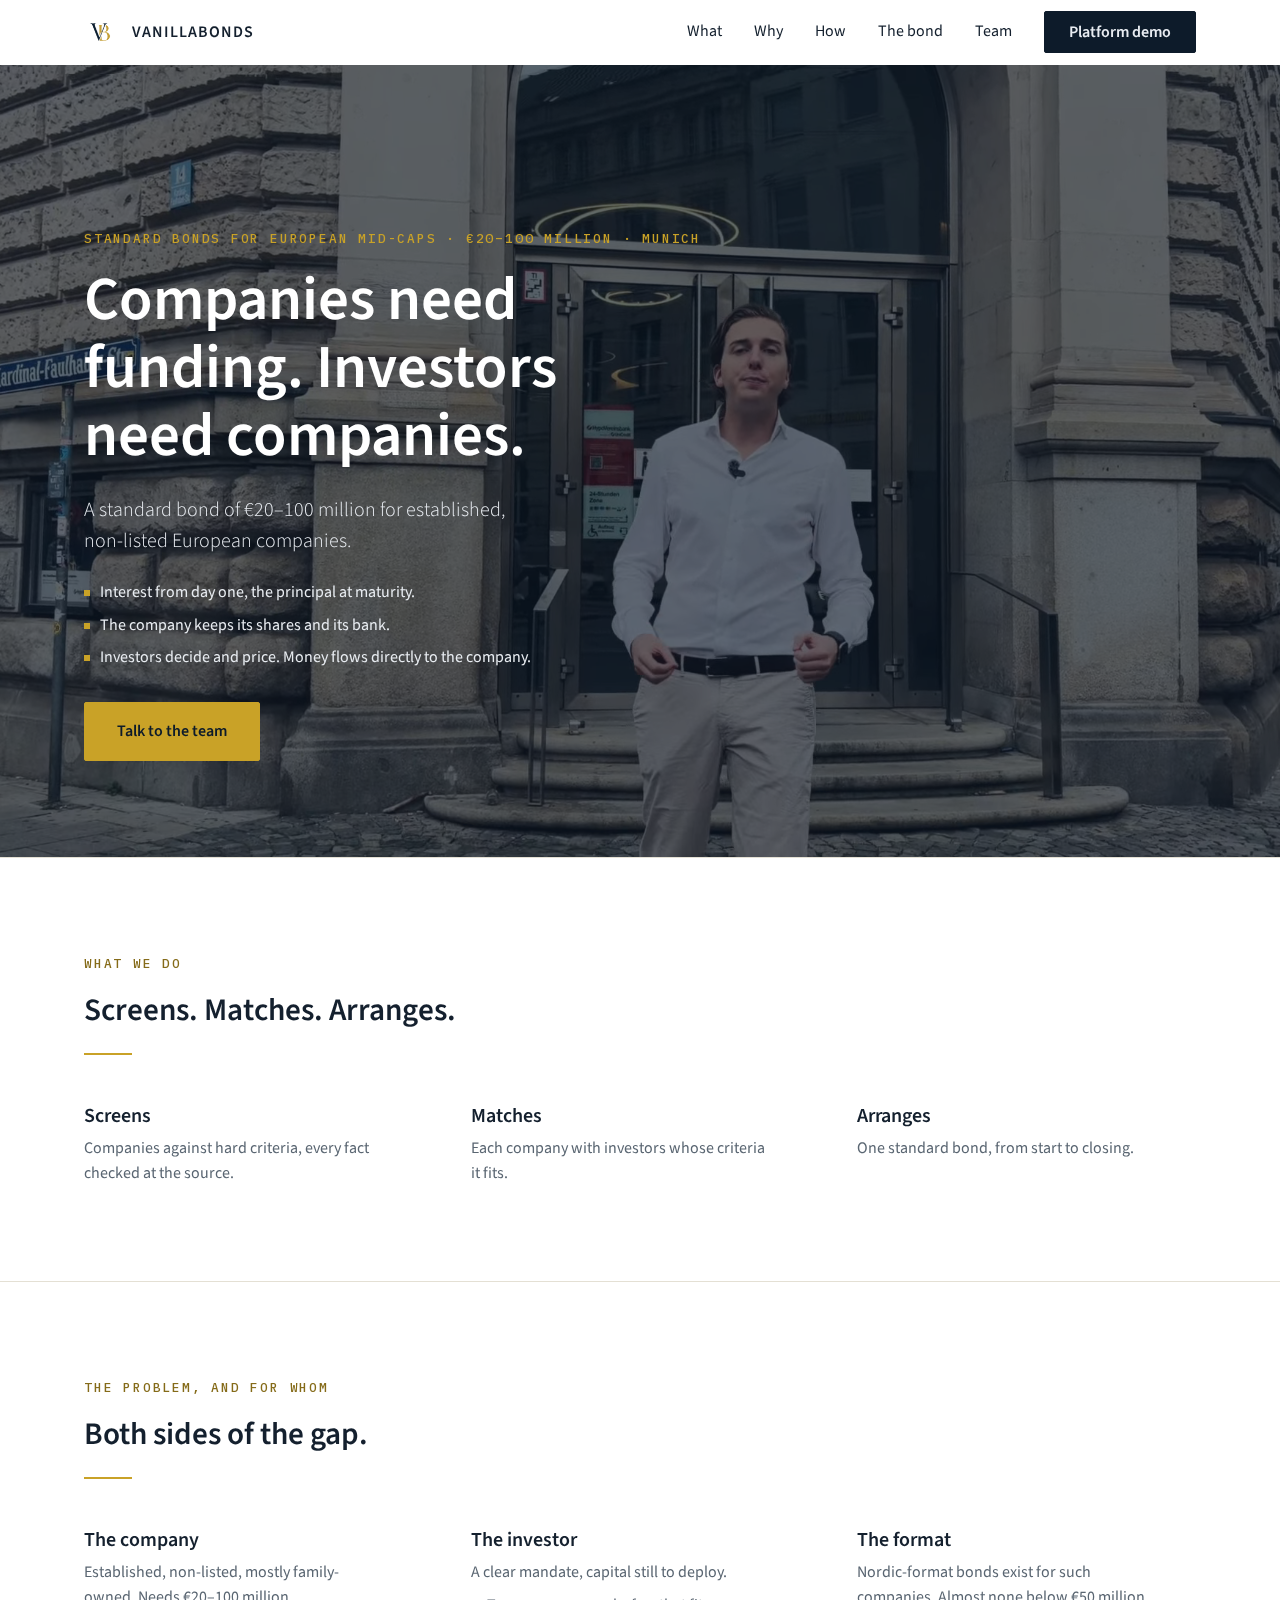
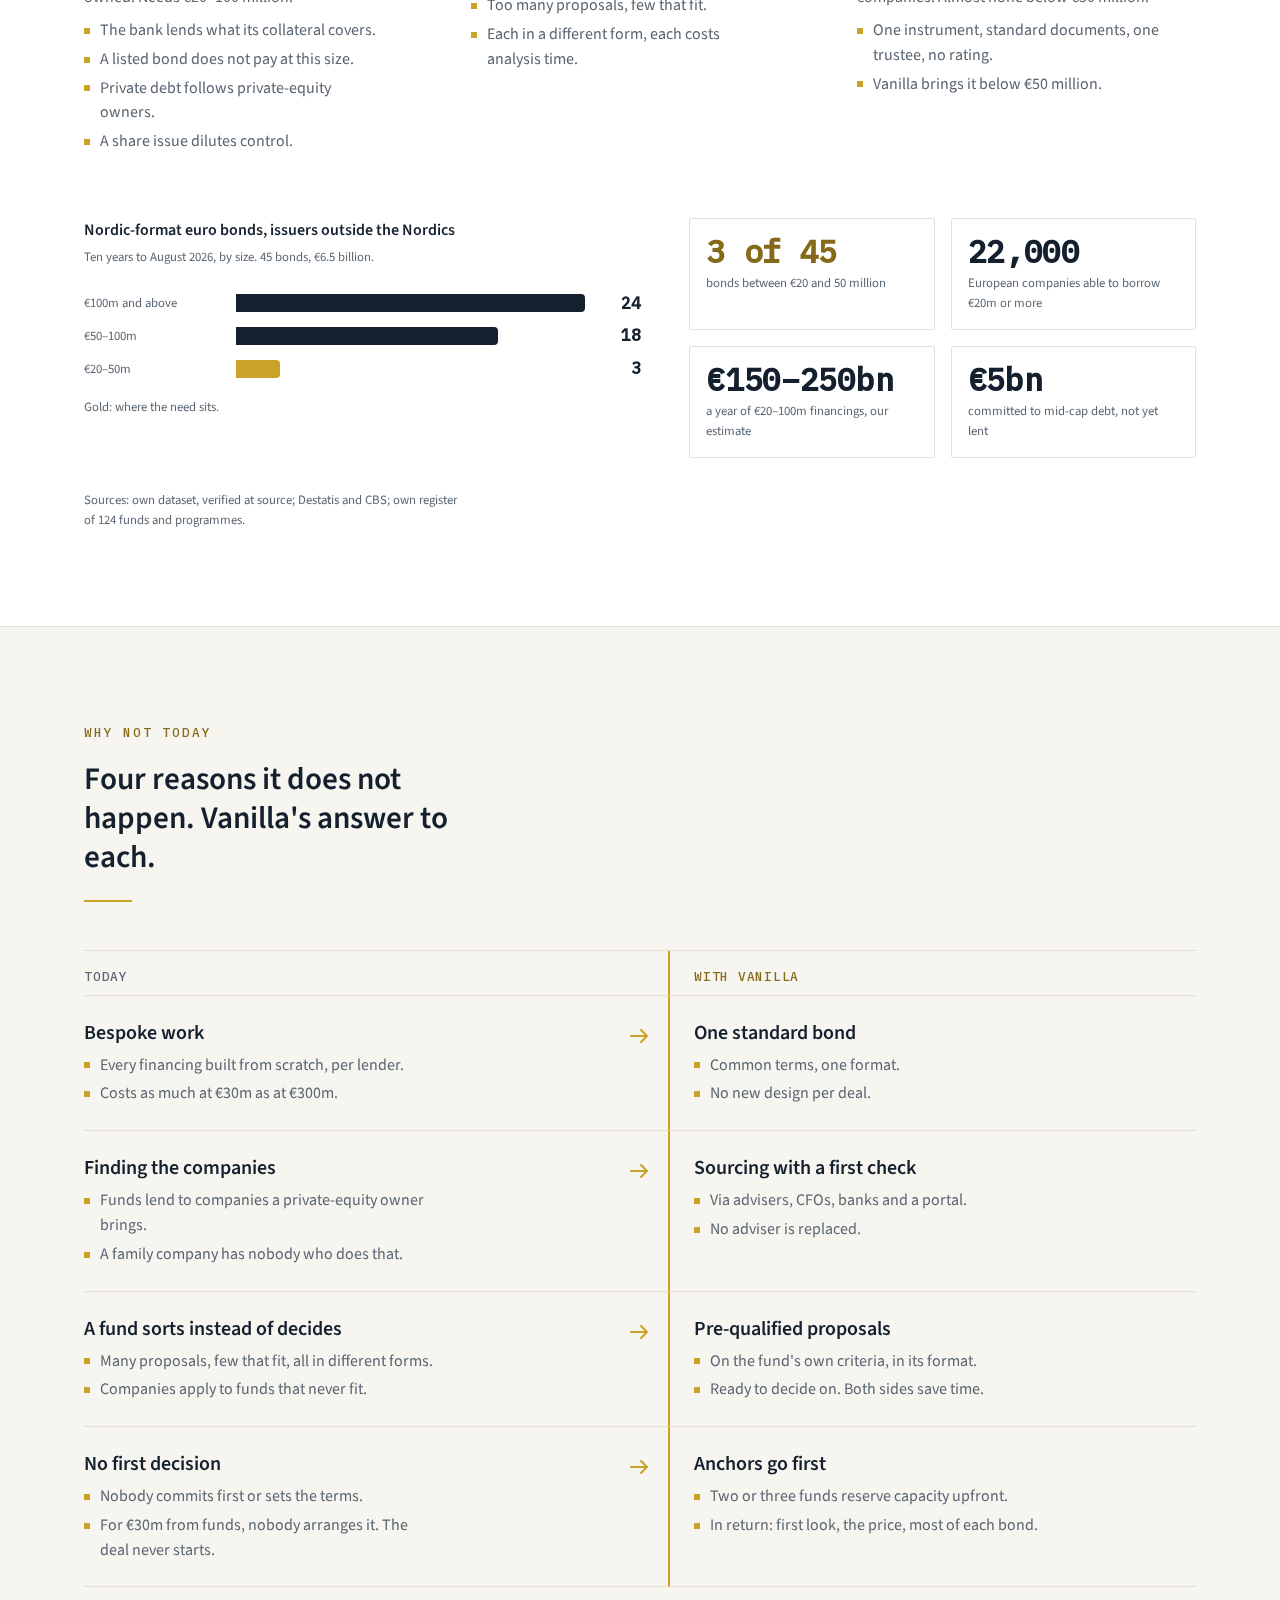
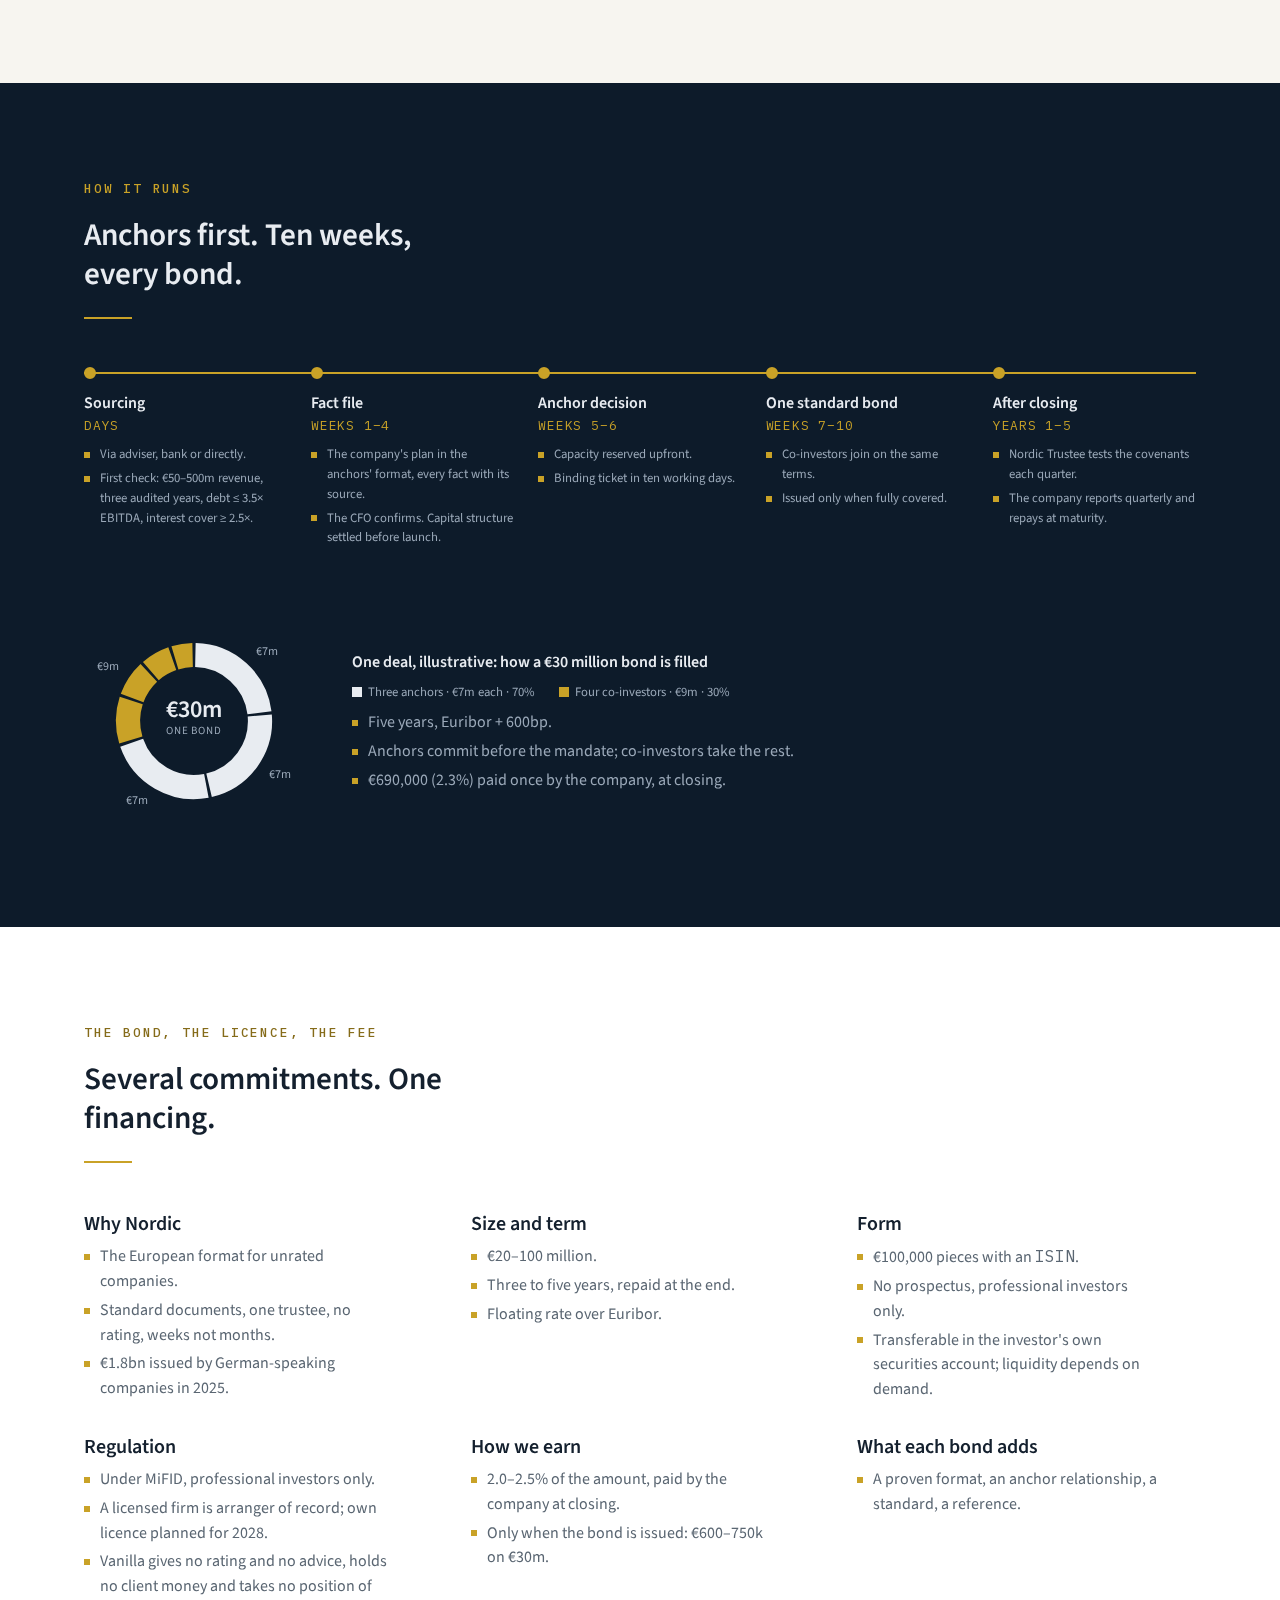
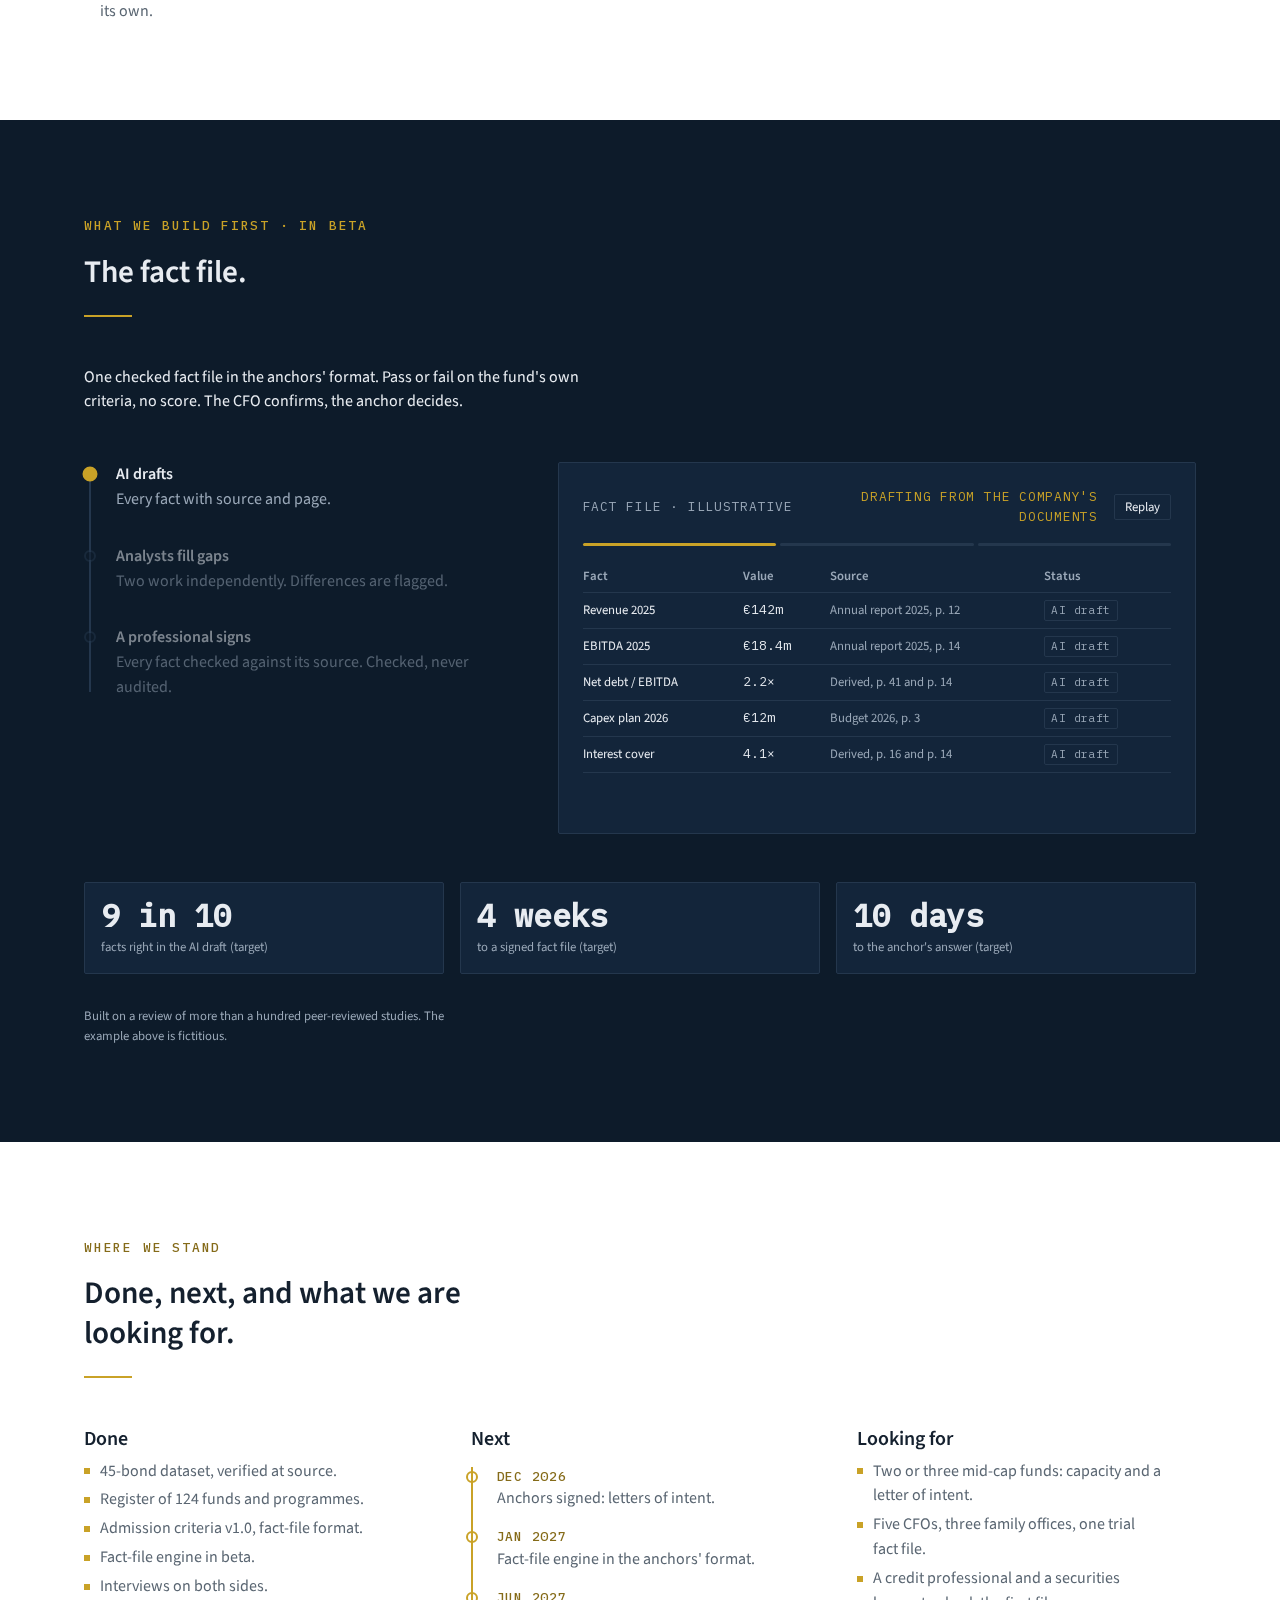
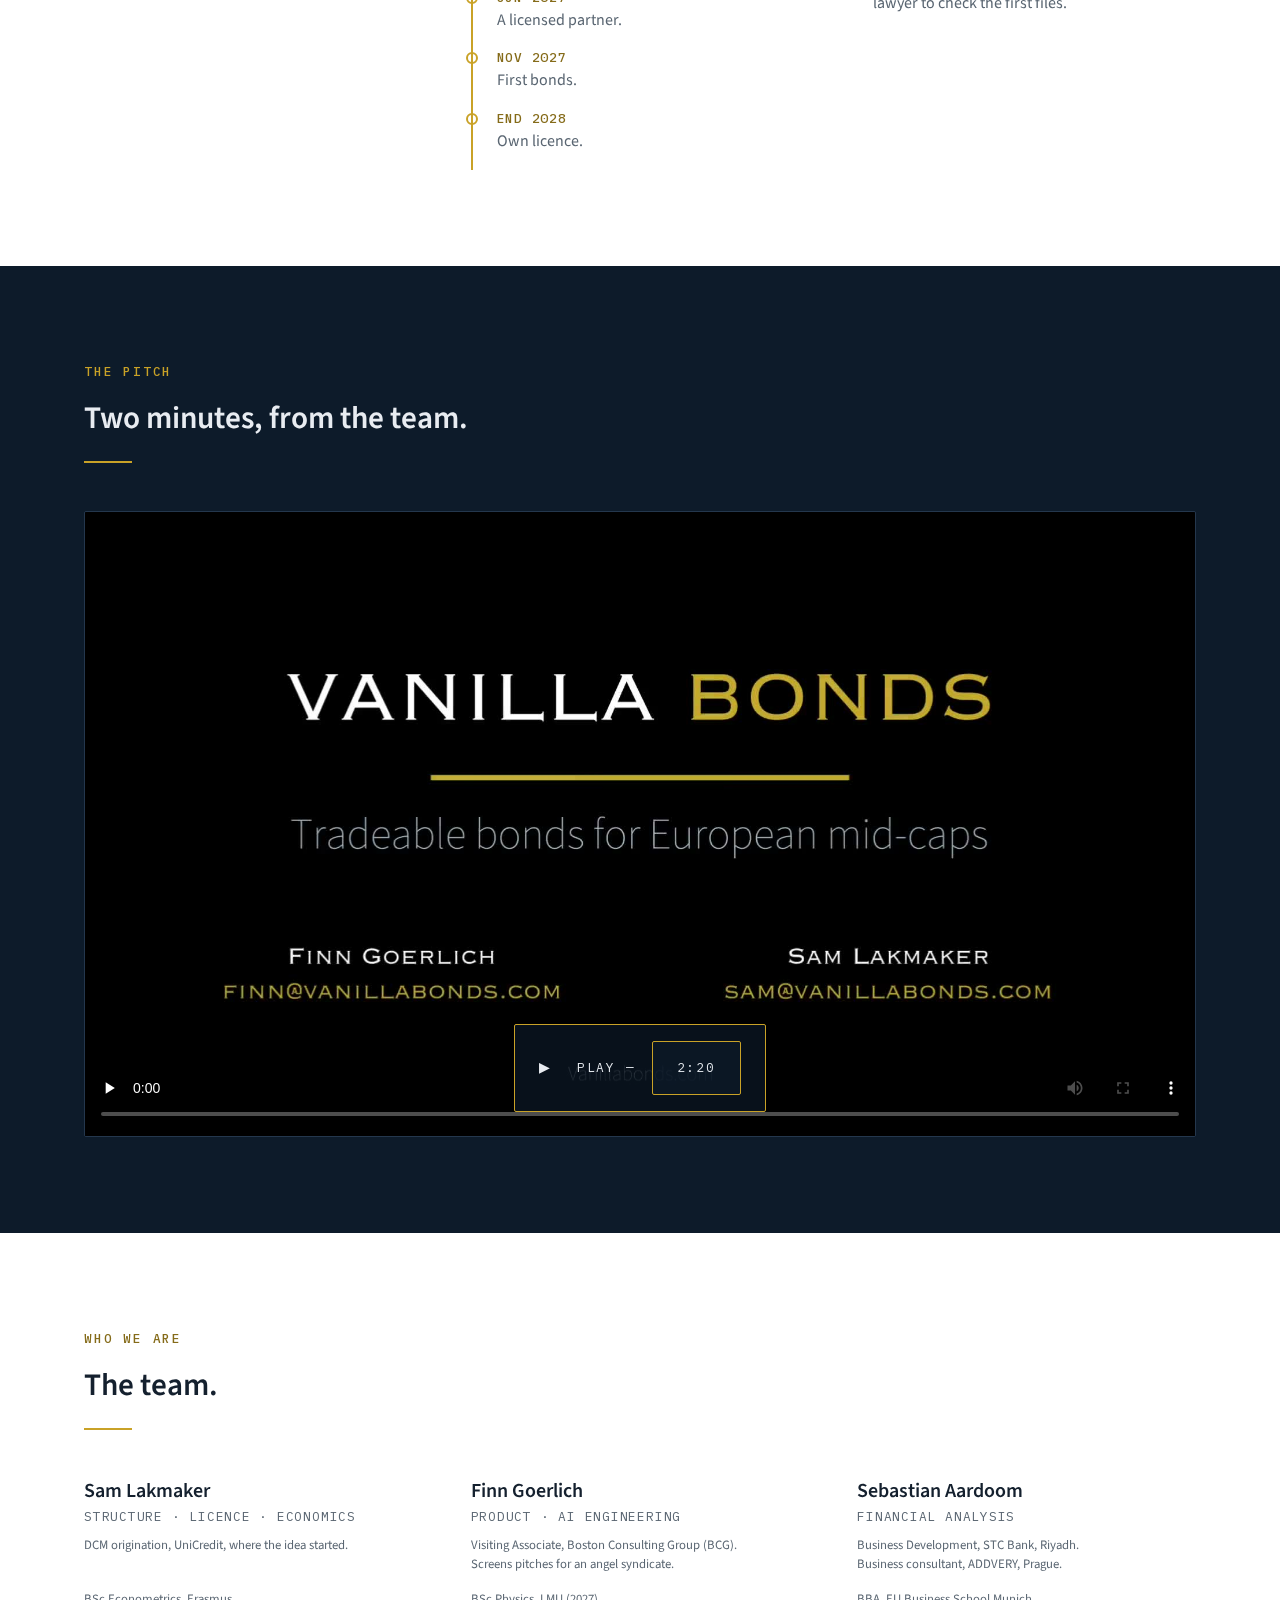
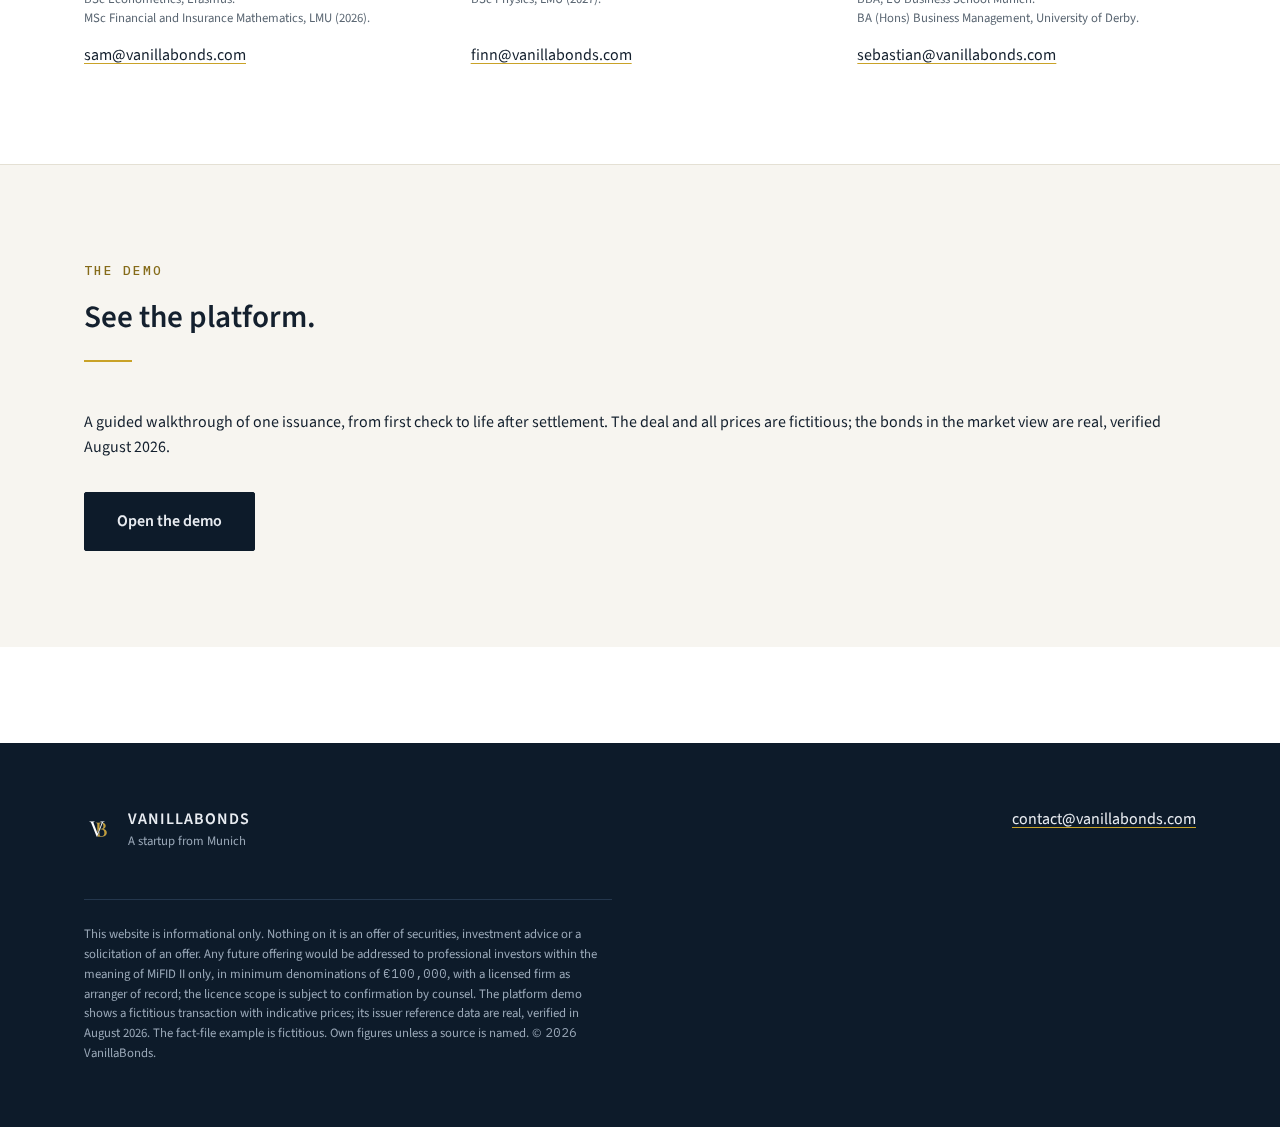
==== commit 1eef7327: "Restore Umami analytics on index and demo (dropped in the v6 rebuild) Co-Authored-By: Claude Fable 5" ====
--- a/index.html
+++ b/index.html
@@ -17,6 +17,7 @@
 <link rel="preload" href="assets/fonts/SourceSans3VF-Upright.otf.woff2" as="font" type="font/woff2" crossorigin>
 <link rel="stylesheet" href="assets/css/tokens.css">
 <link rel="stylesheet" href="assets/css/site.css">
+<script defer src="https://cloud.umami.is/script.js" data-website-id="b35423f3-28a6-4369-baf8-eceb897d0f2e"></script>
 </head>
 <body>
 
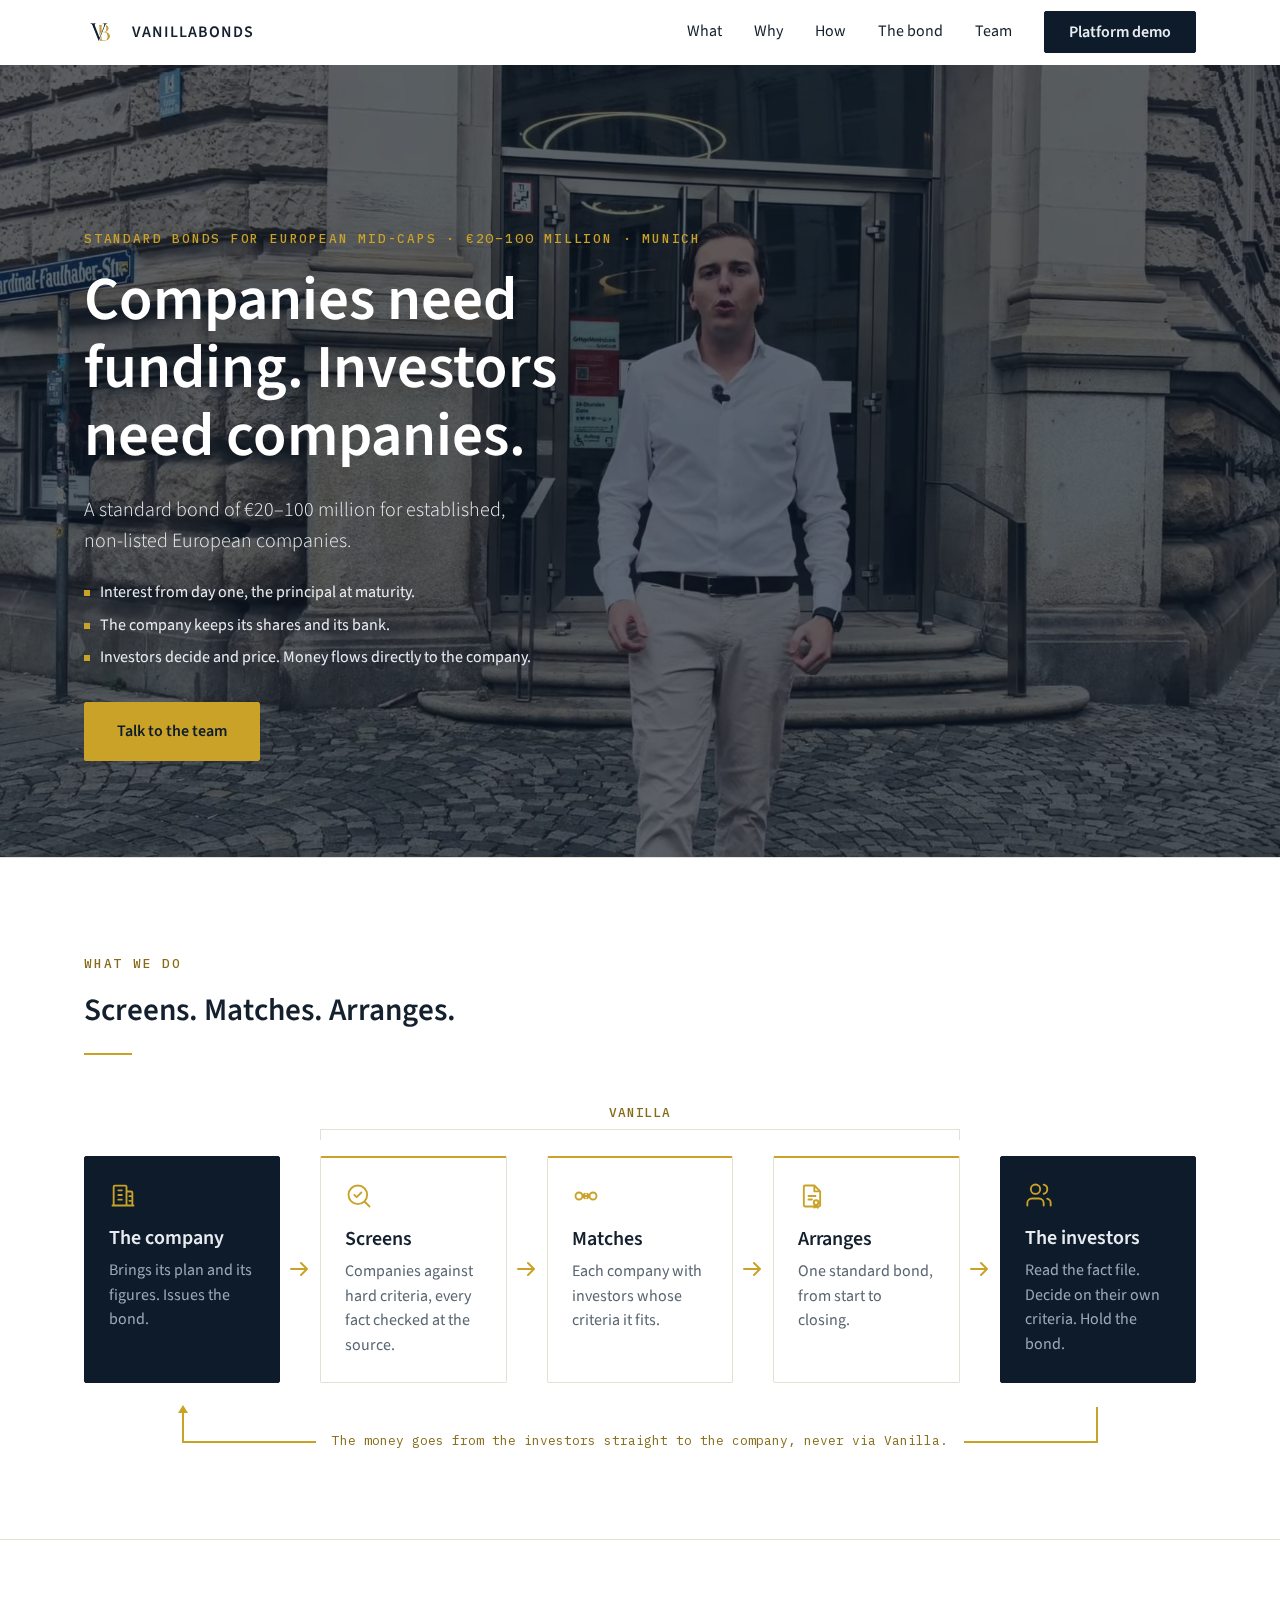
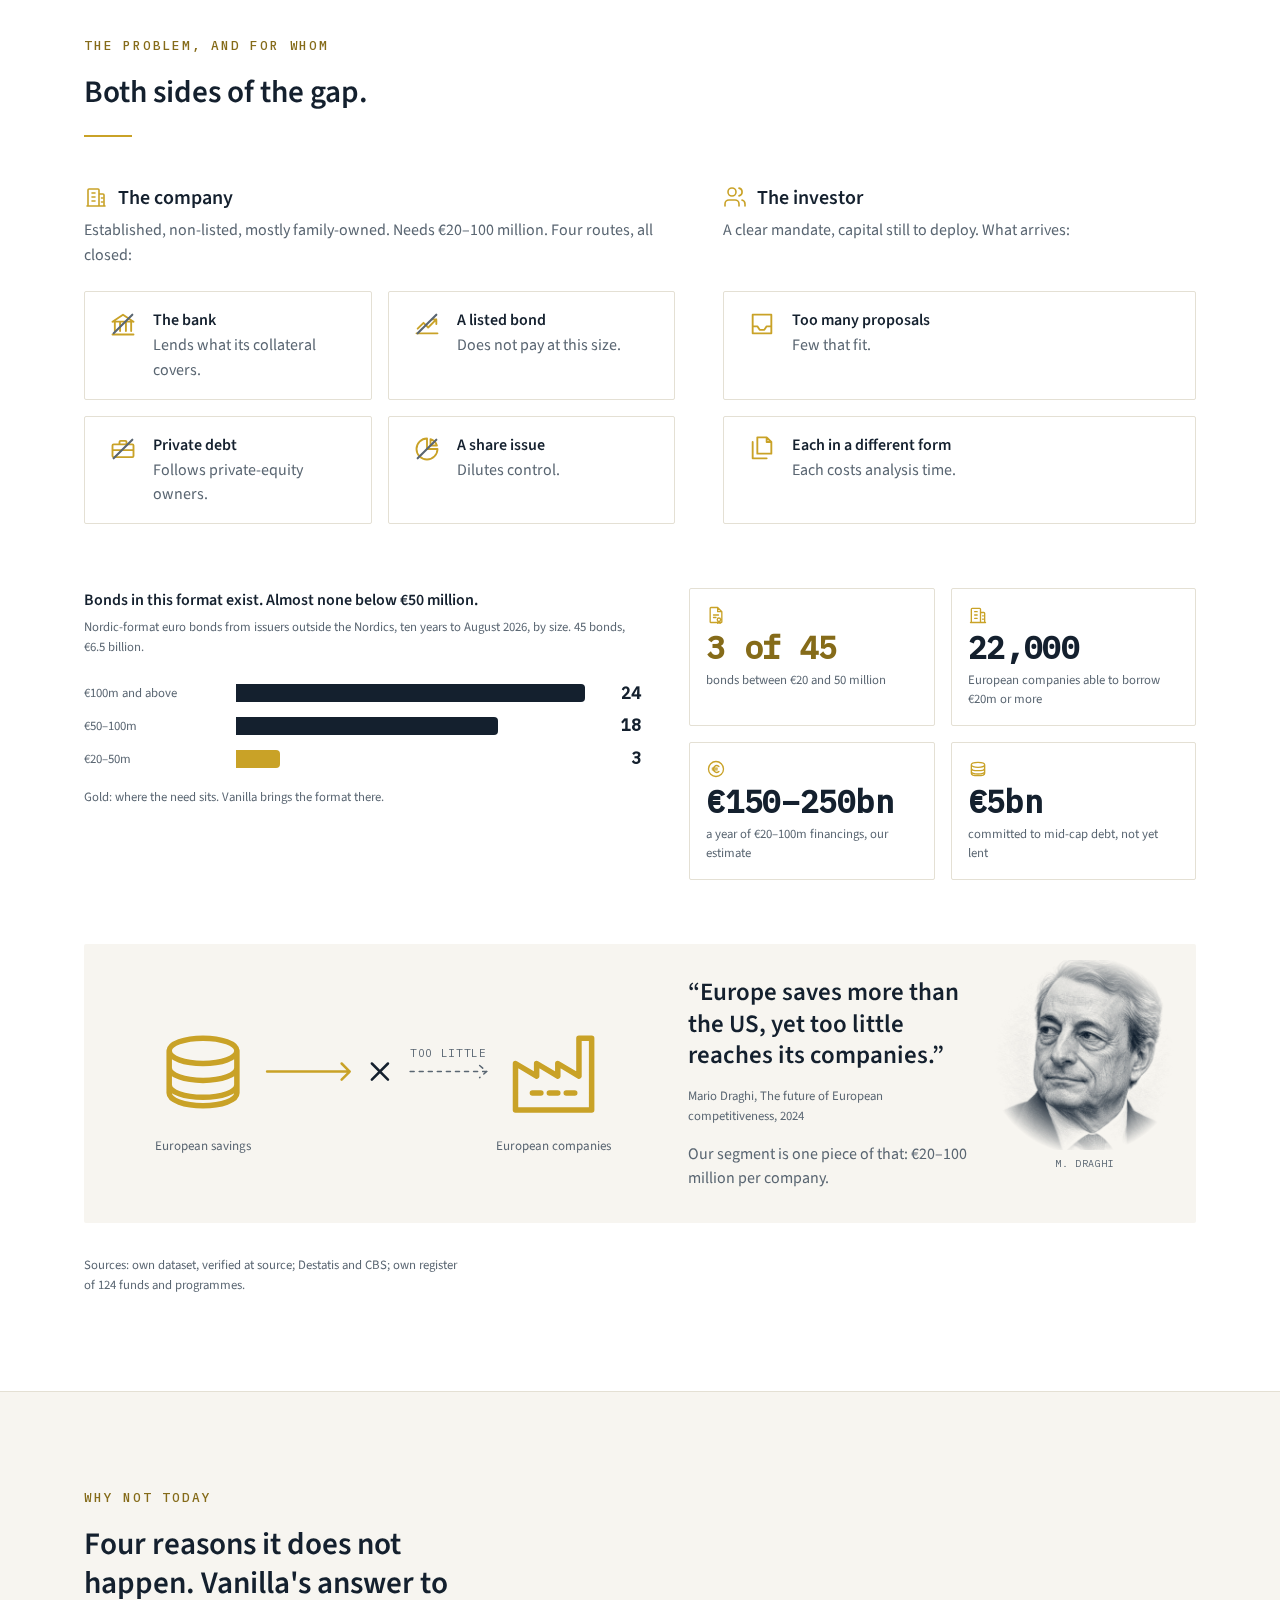
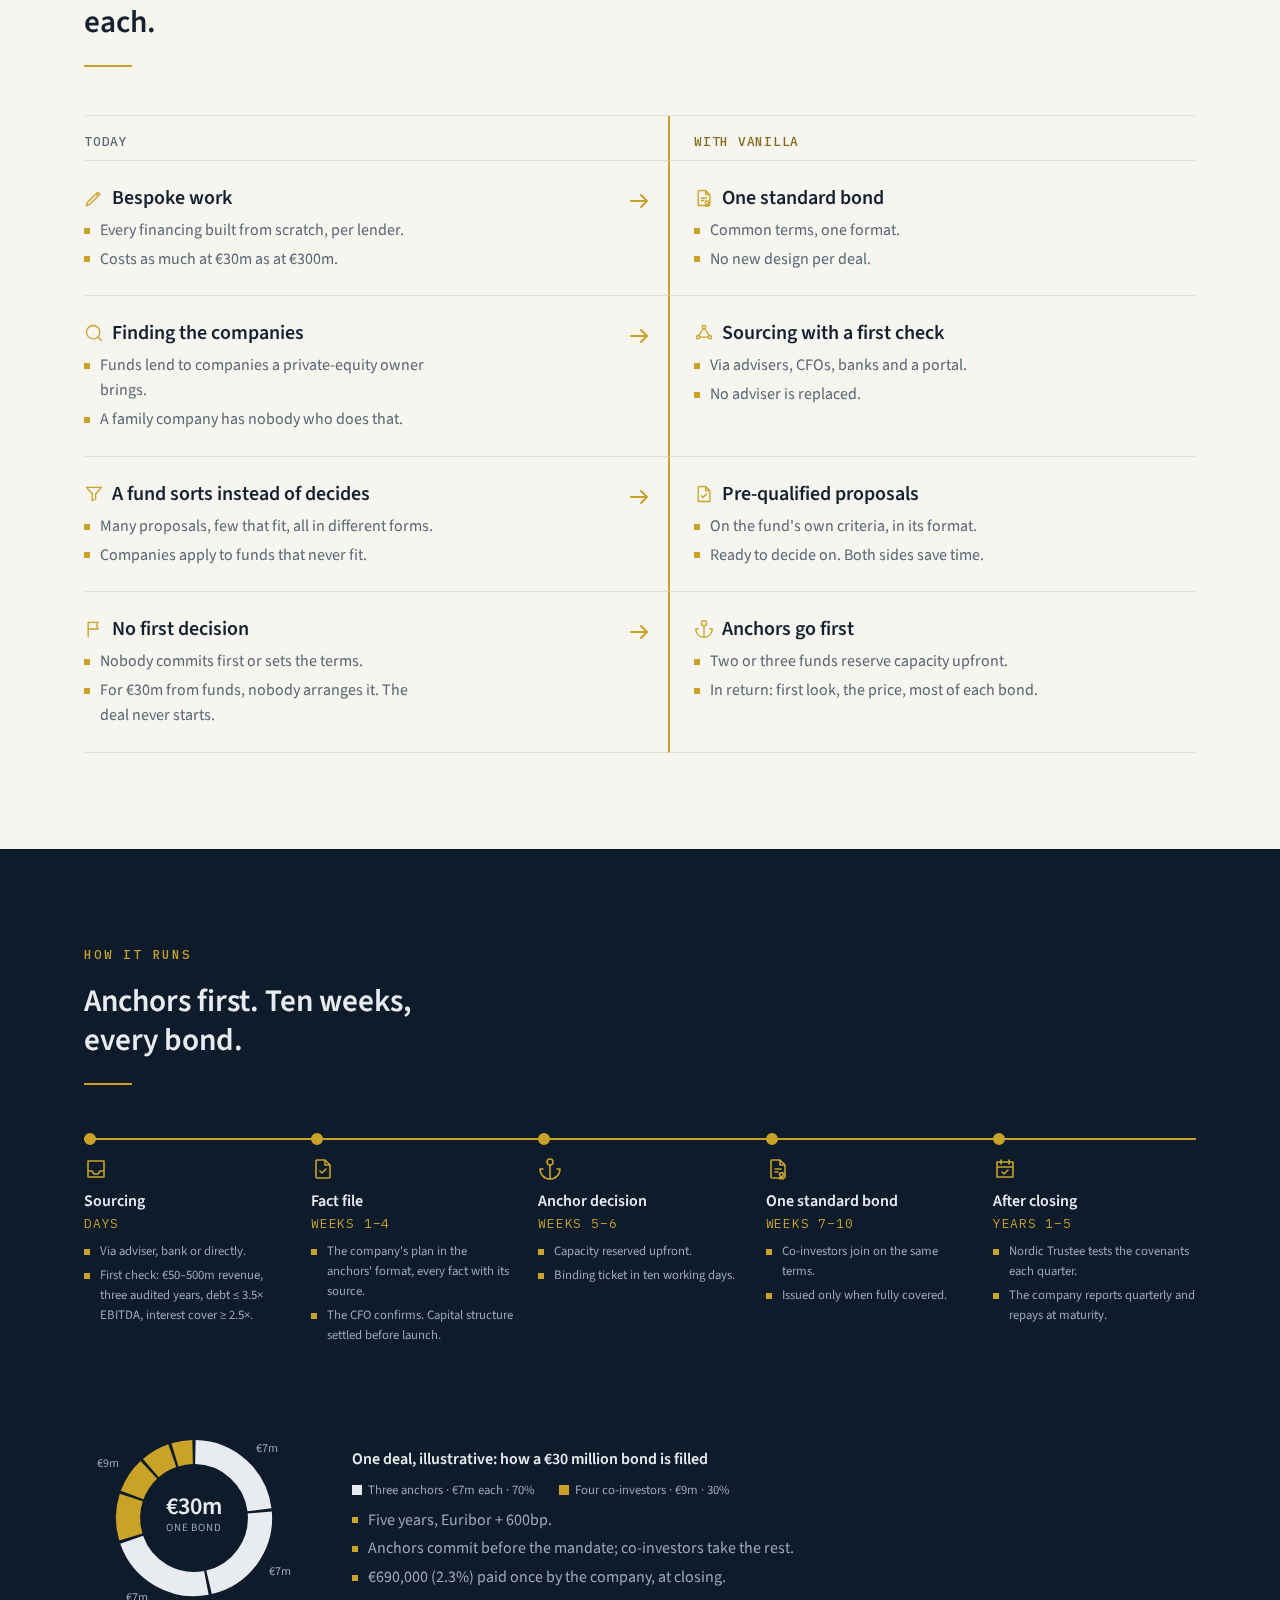
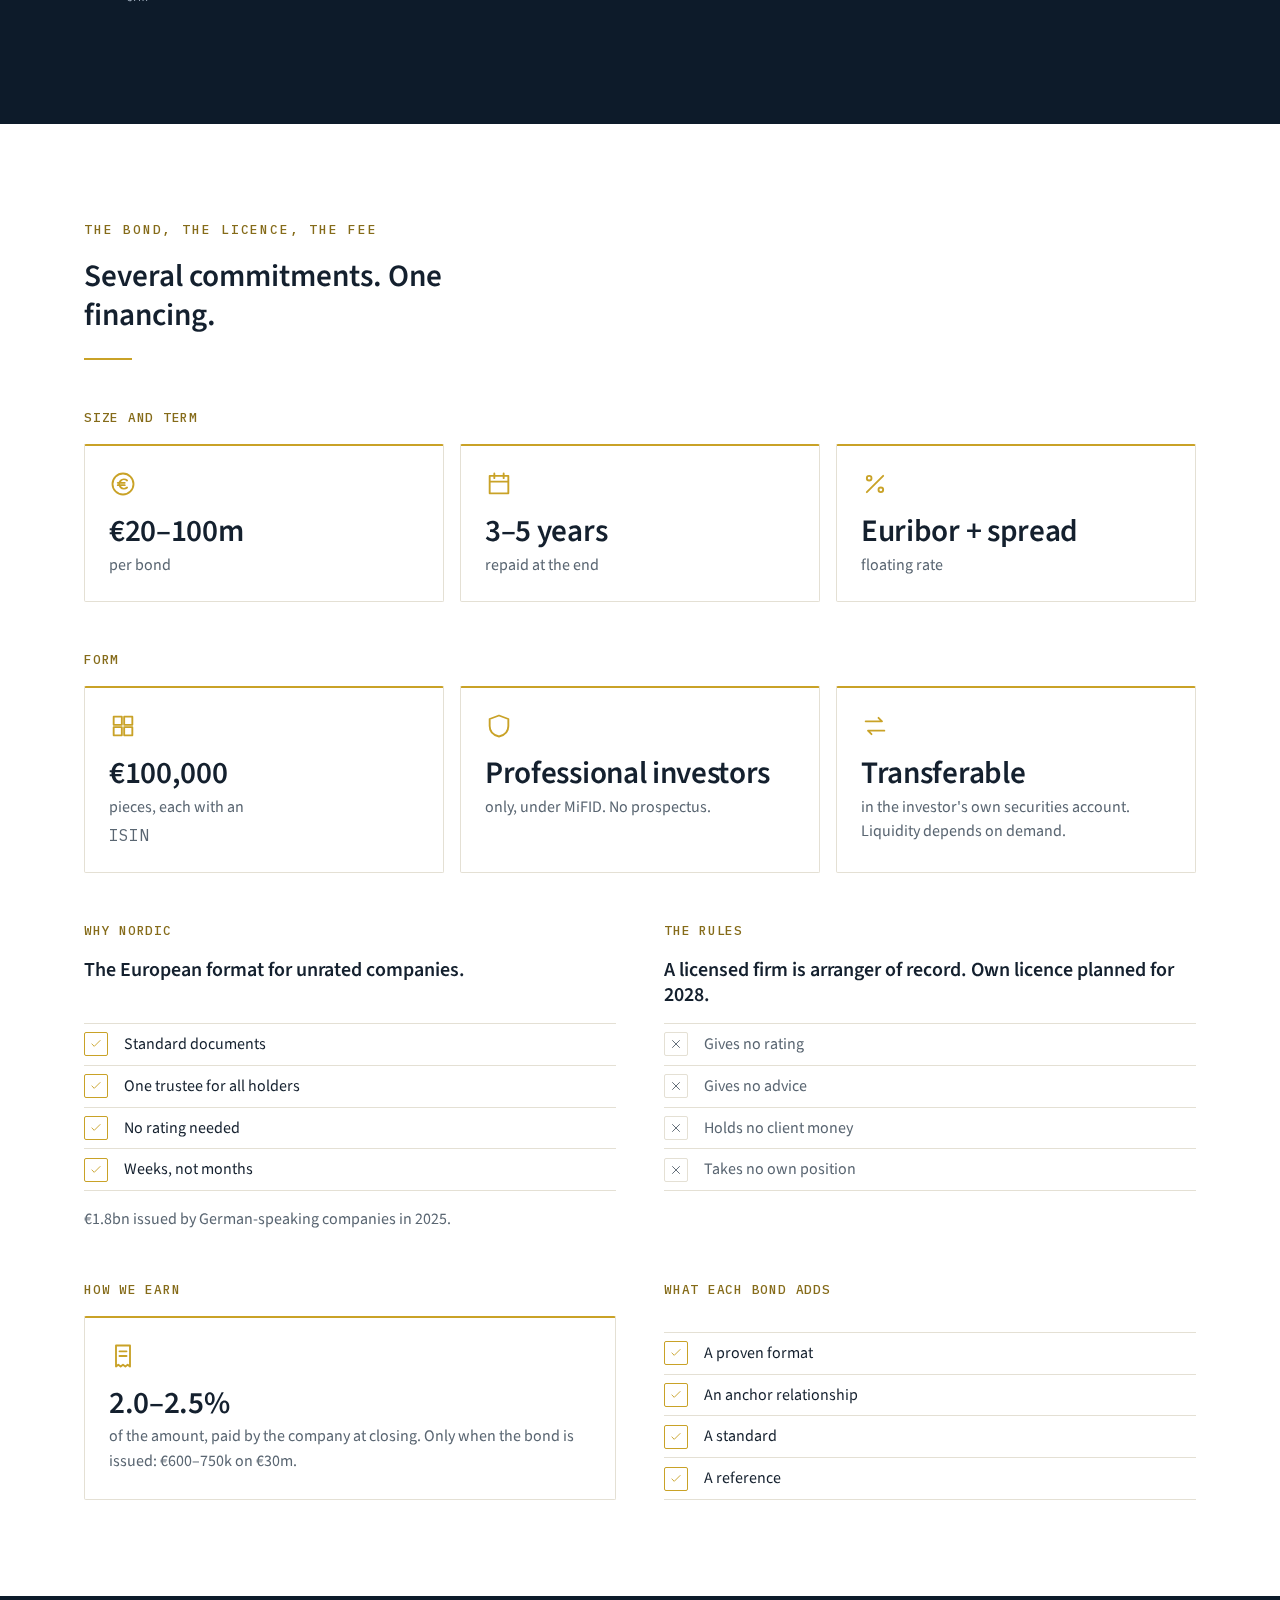
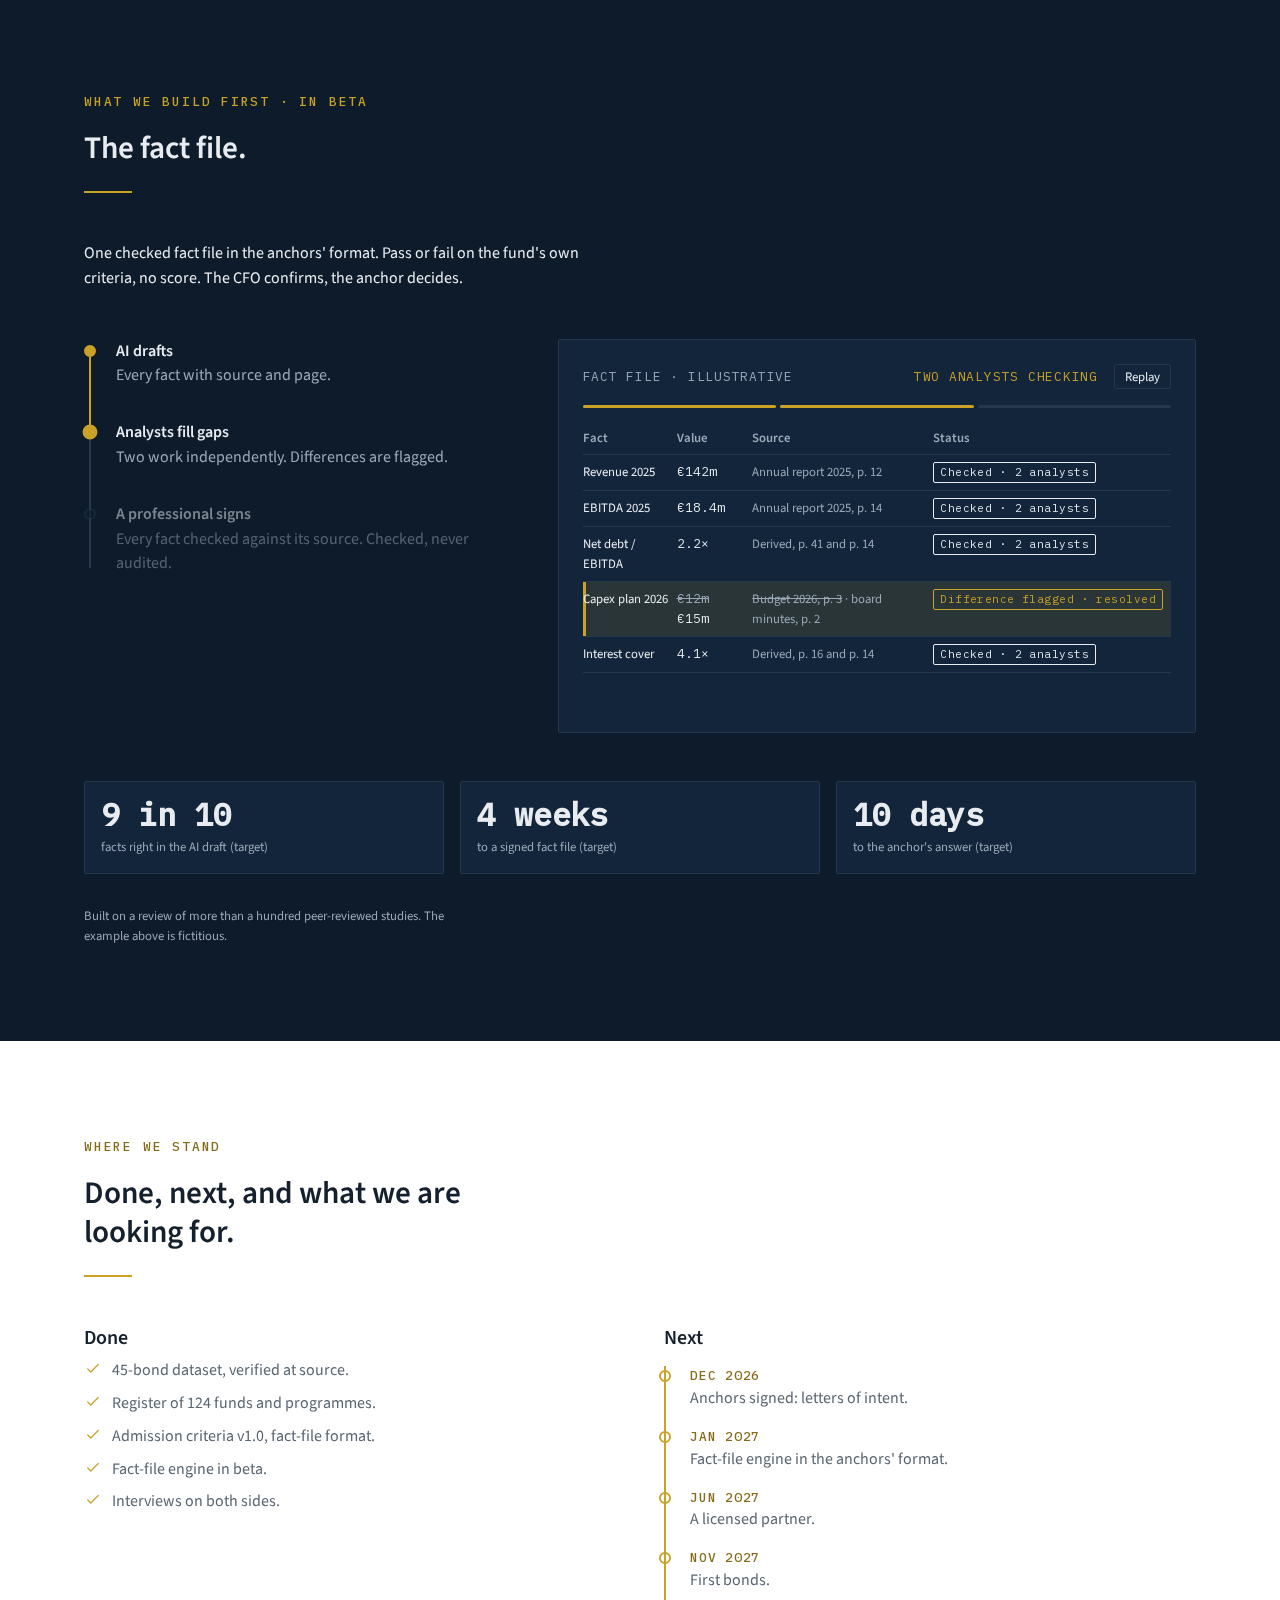
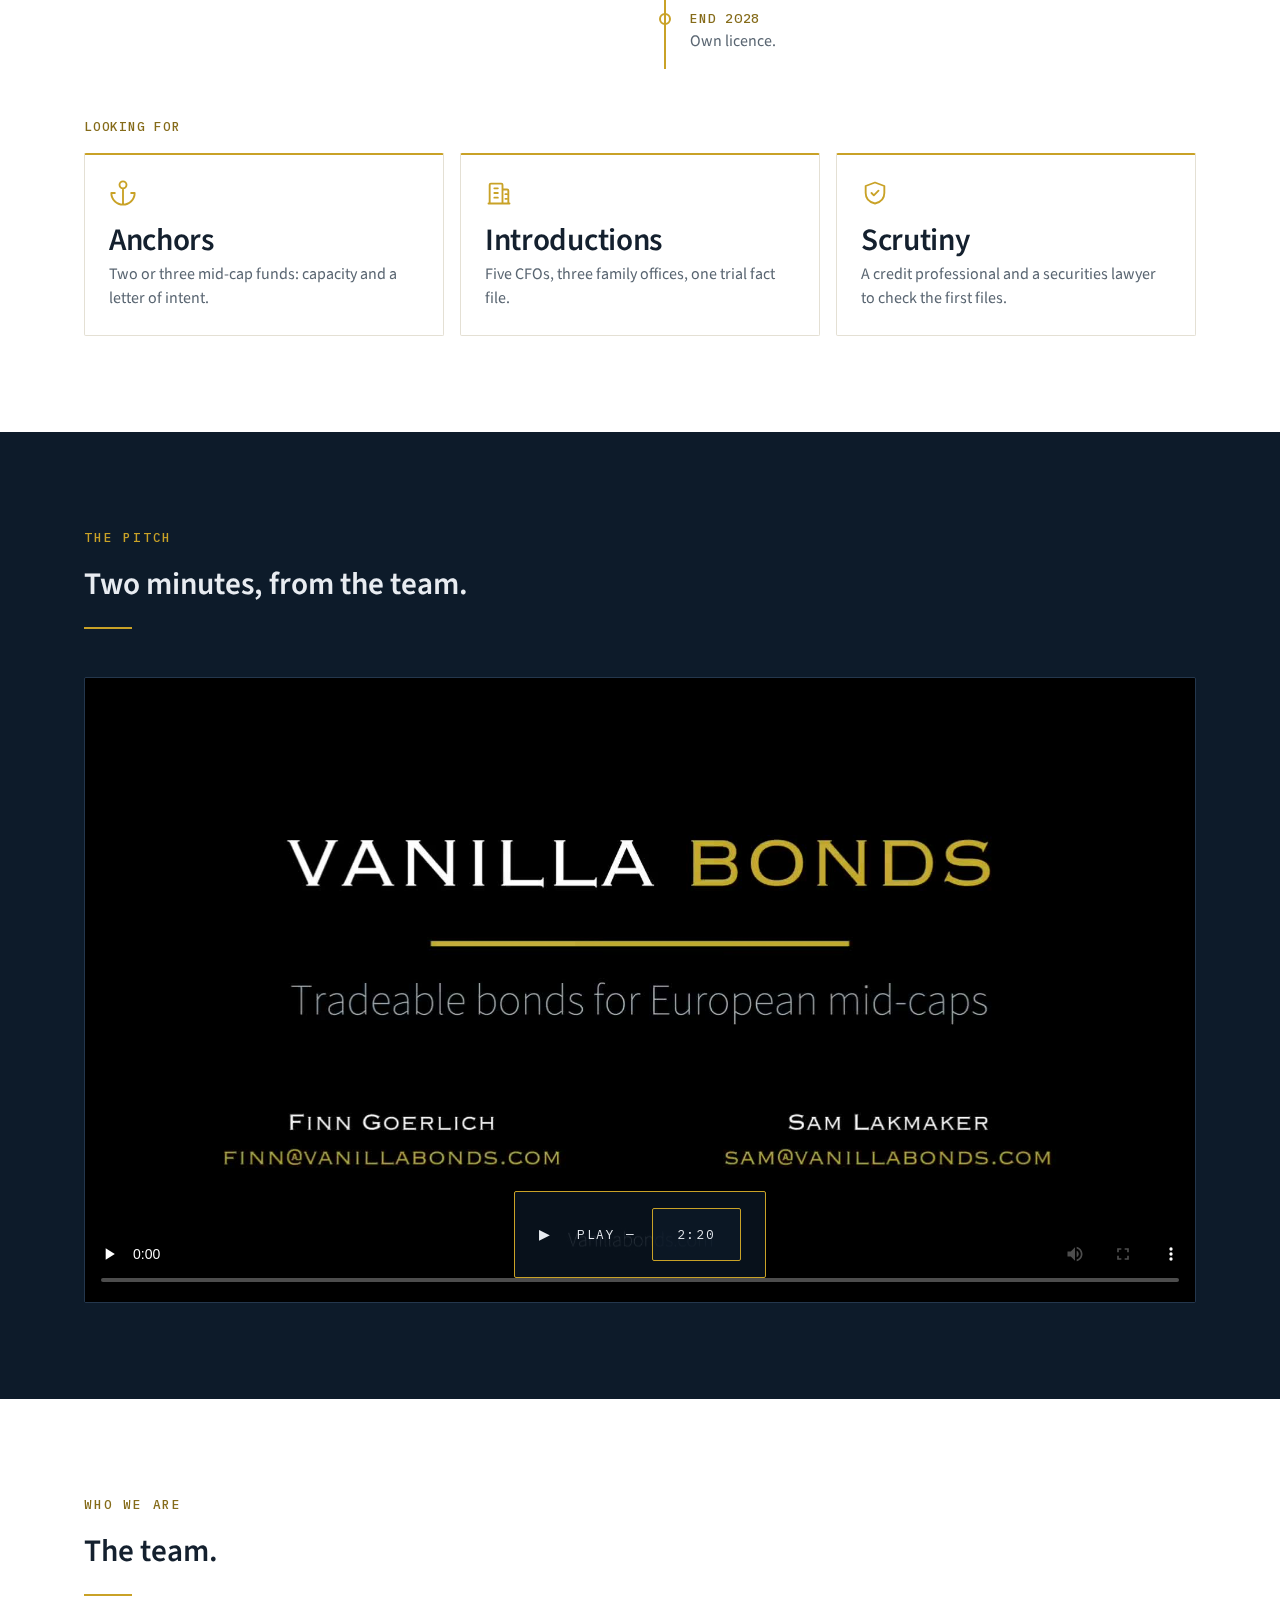
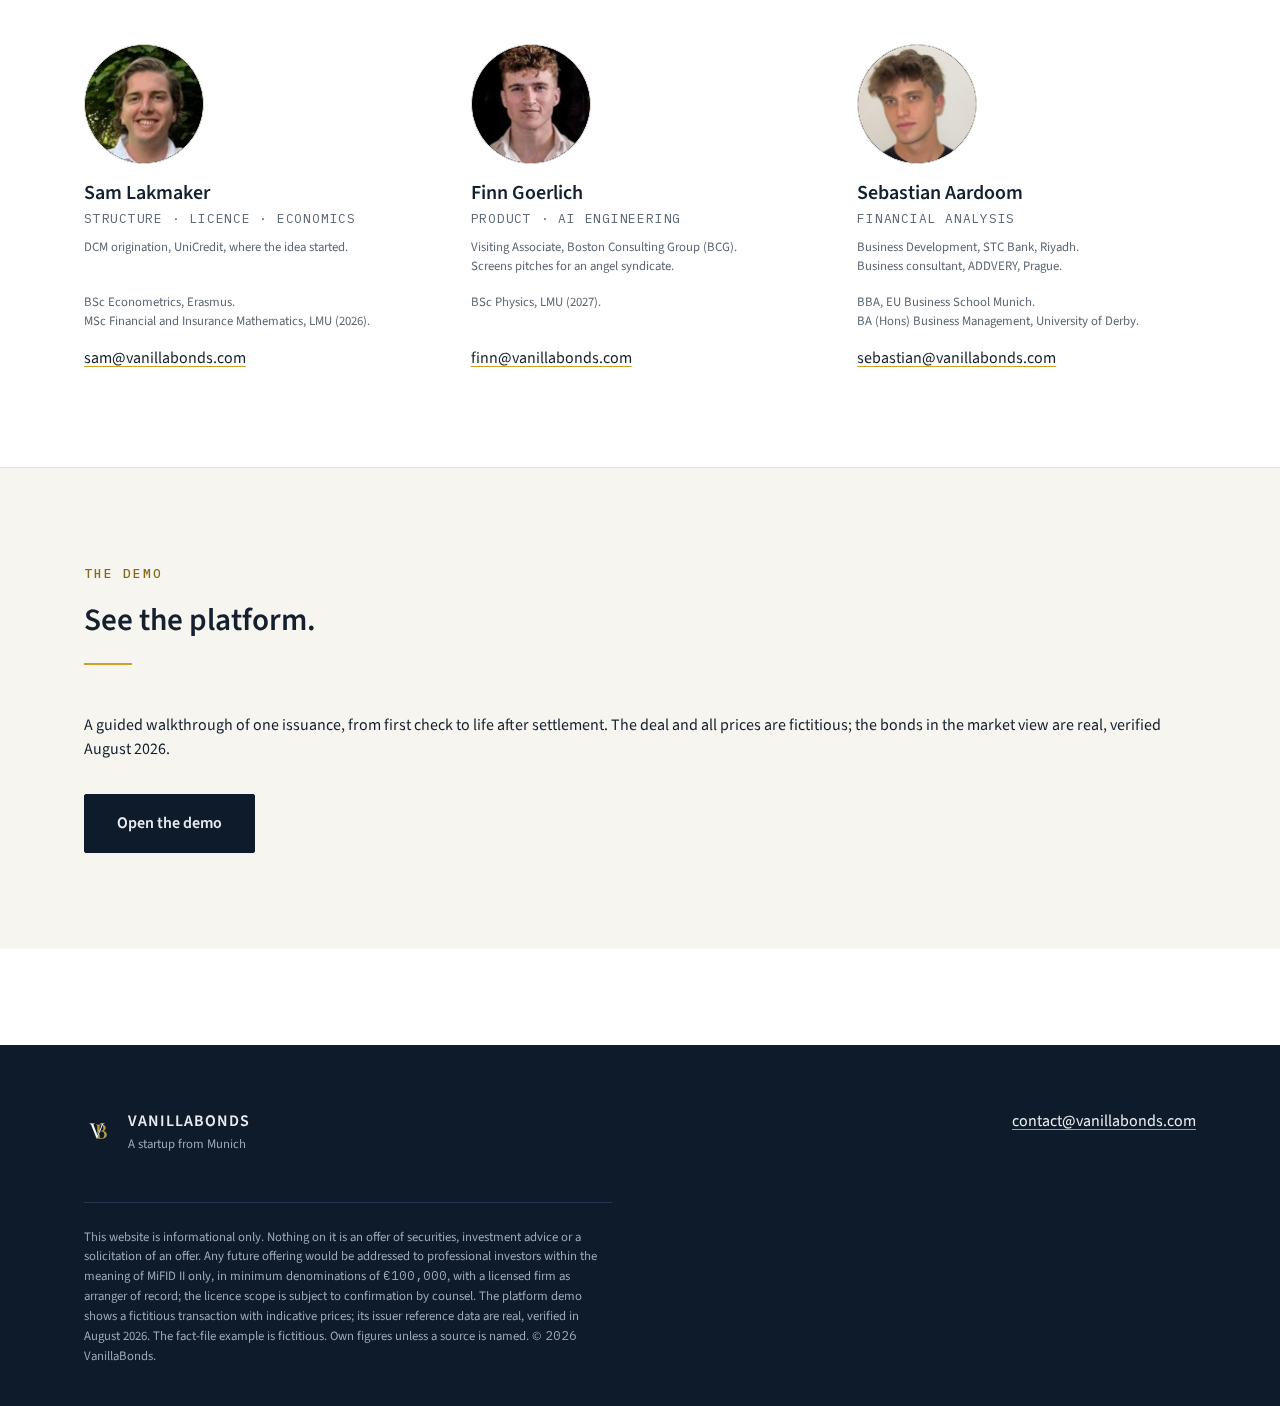
==== commit b62fadb4: "Playful pass after Lenka/Sander feedback: flow, icon blocks, Draghi box, team photos - What we do: c" ====
--- a/index.html
+++ b/index.html
@@ -66,10 +66,18 @@
     <p class="eyebrow">What we do</p>
     <h2>Screens. Matches. Arranges.</h2>
     <div class="gold-rule"></div>
-    <div class="cols3">
-      <div><h3>Screens</h3><p>Companies against hard criteria, every fact checked at the source.</p></div>
-      <div><h3>Matches</h3><p>Each company with investors whose criteria it fits.</p></div>
-      <div><h3>Arranges</h3><p>One standard bond, from start to closing.</p></div>
+    <div class="flow" data-reveal>
+      <p class="flow-rail" aria-hidden="true"><span>Vanilla</span></p>
+      <div class="flow-box flow-end"><svg class="ico" viewBox="0 0 24 24" aria-hidden="true"><path d="M4 21V5a1 1 0 0 1 1-1h9a1 1 0 0 1 1 1v16M15 9h4a1 1 0 0 1 1 1v11M3 21h18M8 8h3M8 12h3M8 16h3M17.5 13h1M17.5 17h1" fill="none" stroke="currentColor" stroke-width="1.6" stroke-linecap="round" stroke-linejoin="round"/></svg><h3>The company</h3><p>Brings its plan and its figures. Issues the bond.</p></div>
+      <div class="flow-link" aria-hidden="true"><svg viewBox="0 0 24 24" width="24" height="24"><path d="M3 12h16M13 6l6 6-6 6" fill="none" stroke="currentColor" stroke-width="2" stroke-linecap="round" stroke-linejoin="round" pathLength="1"/></svg></div>
+      <div class="flow-box flow-step"><svg class="ico" viewBox="0 0 24 24" aria-hidden="true"><path d="M11 3a8 8 0 1 0 0 16 8 8 0 0 0 0-16zM21 21l-4.3-4.3M8 11l2 2 4-4" fill="none" stroke="currentColor" stroke-width="1.6" stroke-linecap="round" stroke-linejoin="round"/></svg><h3>Screens</h3><p>Companies against hard criteria, every fact checked at the source.</p></div>
+      <div class="flow-link" aria-hidden="true"><svg viewBox="0 0 24 24" width="24" height="24"><path d="M3 12h16M13 6l6 6-6 6" fill="none" stroke="currentColor" stroke-width="2" stroke-linecap="round" stroke-linejoin="round" pathLength="1"/></svg></div>
+      <div class="flow-box flow-step"><svg class="ico" viewBox="0 0 24 24" aria-hidden="true"><path d="M6 9a3 3 0 1 0 0 6 3 3 0 0 0 0-6zM18 9a3 3 0 1 0 0 6 3 3 0 0 0 0-6zM9 12h6M13 10l2 2-2 2M11 14l-2-2 2-2" fill="none" stroke="currentColor" stroke-width="1.6" stroke-linecap="round" stroke-linejoin="round"/></svg><h3>Matches</h3><p>Each company with investors whose criteria it fits.</p></div>
+      <div class="flow-link" aria-hidden="true"><svg viewBox="0 0 24 24" width="24" height="24"><path d="M3 12h16M13 6l6 6-6 6" fill="none" stroke="currentColor" stroke-width="2" stroke-linecap="round" stroke-linejoin="round" pathLength="1"/></svg></div>
+      <div class="flow-box flow-step"><svg class="ico" viewBox="0 0 24 24" aria-hidden="true"><path d="M14 3H6a1 1 0 0 0-1 1v16a1 1 0 0 0 1 1h12a1 1 0 0 0 1-1V8l-5-5zM14 3v5h5M9 12h6M9 15h3M15.5 15.6a2 2 0 1 0 0 4 2 2 0 0 0 0-4zM14.3 19.2 14 22l1.5-1 1.5 1-.3-2.8" fill="none" stroke="currentColor" stroke-width="1.6" stroke-linecap="round" stroke-linejoin="round"/></svg><h3>Arranges</h3><p>One standard bond, from start to closing.</p></div>
+      <div class="flow-link" aria-hidden="true"><svg viewBox="0 0 24 24" width="24" height="24"><path d="M3 12h16M13 6l6 6-6 6" fill="none" stroke="currentColor" stroke-width="2" stroke-linecap="round" stroke-linejoin="round" pathLength="1"/></svg></div>
+      <div class="flow-box flow-end"><svg class="ico" viewBox="0 0 24 24" aria-hidden="true"><path d="M16 21v-2a4 4 0 0 0-4-4H6a4 4 0 0 0-4 4v2M9 3a4 4 0 1 0 0 8 4 4 0 0 0 0-8zM22 21v-2a4 4 0 0 0-3-3.9M16 3.1a4 4 0 0 1 0 7.8" fill="none" stroke="currentColor" stroke-width="1.6" stroke-linecap="round" stroke-linejoin="round"/></svg><h3>The investors</h3><p>Read the fact file. Decide on their own criteria. Hold the bond.</p></div>
+      <p class="flow-money"><span>The money goes from the investors straight to the company, never via Vanilla.</span></p>
     </div>
   </div>
 </section>
@@ -80,51 +88,67 @@
     <p class="eyebrow">The problem, and for whom</p>
     <h2>Both sides of the gap.</h2>
     <div class="gold-rule"></div>
-    <div class="cols3">
-      <div>
-        <h3>The company</h3>
-        <p>Established, non-listed, mostly family-owned. Needs €20–100&nbsp;million.</p>
-        <ul class="pts">
-          <li>The bank lends what its collateral covers.</li>
-          <li>A listed bond does not pay at this size.</li>
-          <li>Private debt follows private-equity owners.</li>
-          <li>A share issue dilutes control.</li>
-        </ul>
-      </div>
-      <div>
-        <h3>The investor</h3>
-        <p>A clear mandate, capital still to deploy.</p>
-        <ul class="pts">
-          <li>Too many proposals, few that fit.</li>
-          <li>Each in a different form, each costs analysis time.</li>
-        </ul>
-      </div>
-      <div>
-        <h3>The format</h3>
-        <p>Nordic-format bonds exist for such companies. Almost none below €50&nbsp;million.</p>
-        <ul class="pts">
-          <li>One instrument, standard documents, one trustee, no rating.</li>
-          <li>Vanilla brings it below €50&nbsp;million.</li>
-        </ul>
+    <div class="sides">
+      <div class="side">
+        <h3><svg class="ico" viewBox="0 0 24 24" aria-hidden="true"><path d="M4 21V5a1 1 0 0 1 1-1h9a1 1 0 0 1 1 1v16M15 9h4a1 1 0 0 1 1 1v11M3 21h18M8 8h3M8 12h3M8 16h3M17.5 13h1M17.5 17h1" fill="none" stroke="currentColor" stroke-width="1.6" stroke-linecap="round" stroke-linejoin="round"/></svg>The company</h3>
+        <p>Established, non-listed, mostly family-owned. Needs €20–100&nbsp;million. Four routes, all closed:</p>
+        <div class="doors">
+          <div class="door"><svg class="ico" viewBox="0 0 24 24" aria-hidden="true"><path d="M3 10l9-6 9 6M5 10v8M9.5 10v8M14.5 10v8M19 10v8M3 21h18M3 10h18" fill="none" stroke="currentColor" stroke-width="1.6" stroke-linecap="round" stroke-linejoin="round"/><path class="x" d="M4 20L20 4" fill="none" stroke-linecap="round"/></svg><b>The bank</b><span>Lends what its collateral covers.</span></div>
+          <div class="door"><svg class="ico" viewBox="0 0 24 24" aria-hidden="true"><path d="M3 20h18M4 16l5-5 4 4 7-7M16 8h4v4" fill="none" stroke="currentColor" stroke-width="1.6" stroke-linecap="round" stroke-linejoin="round"/><path class="x" d="M4 20L20 4" fill="none" stroke-linecap="round"/></svg><b>A listed bond</b><span>Does not pay at this size.</span></div>
+          <div class="door"><svg class="ico" viewBox="0 0 24 24" aria-hidden="true"><path d="M4 8h16a1 1 0 0 1 1 1v9a1 1 0 0 1-1 1H4a1 1 0 0 1-1-1V9a1 1 0 0 1 1-1zM9 8V6a1 1 0 0 1 1-1h4a1 1 0 0 1 1 1v2M3 13h18" fill="none" stroke="currentColor" stroke-width="1.6" stroke-linecap="round" stroke-linejoin="round"/><path class="x" d="M4 20L20 4" fill="none" stroke-linecap="round"/></svg><b>Private debt</b><span>Follows private-equity owners.</span></div>
+          <div class="door"><svg class="ico" viewBox="0 0 24 24" aria-hidden="true"><path d="M12 3a9 9 0 1 0 9 9h-9V3zM15 3.5a9 9 0 0 1 5.5 5.5H15V3.5z" fill="none" stroke="currentColor" stroke-width="1.6" stroke-linecap="round" stroke-linejoin="round"/><path class="x" d="M4 20L20 4" fill="none" stroke-linecap="round"/></svg><b>A share issue</b><span>Dilutes control.</span></div>
+        </div>
+      </div>
+      <div class="side">
+        <h3><svg class="ico" viewBox="0 0 24 24" aria-hidden="true"><path d="M16 21v-2a4 4 0 0 0-4-4H6a4 4 0 0 0-4 4v2M9 3a4 4 0 1 0 0 8 4 4 0 0 0 0-8zM22 21v-2a4 4 0 0 0-3-3.9M16 3.1a4 4 0 0 1 0 7.8" fill="none" stroke="currentColor" stroke-width="1.6" stroke-linecap="round" stroke-linejoin="round"/></svg>The investor</h3>
+        <p>A clear mandate, capital still to deploy. What arrives:</p>
+        <div class="doors doors-1">
+          <div class="door"><svg class="ico" viewBox="0 0 24 24" aria-hidden="true"><path d="M4 4h16v16H4zM4 14h4l2 3h4l2-3h4" fill="none" stroke="currentColor" stroke-width="1.6" stroke-linecap="round" stroke-linejoin="round"/></svg><b>Too many proposals</b><span>Few that fit.</span></div>
+          <div class="door"><svg class="ico" viewBox="0 0 24 24" aria-hidden="true"><path d="M8 2h8l4 4v10H8V2zM16 2v4h4M4 6v14h12" fill="none" stroke="currentColor" stroke-width="1.6" stroke-linecap="round" stroke-linejoin="round"/></svg><b>Each in a different form</b><span>Each costs analysis time.</span></div>
+        </div>
       </div>
     </div>
 
     <div class="gap">
       <div data-reveal>
-        <p class="chart-title">Nordic-format euro bonds, issuers outside the Nordics</p>
-        <p class="chart-sub">Ten years to August 2026, by size. 45 bonds, €6.5 billion.</p>
+        <p class="chart-title">Bonds in this format exist. Almost none below €50 million.</p>
+        <p class="chart-sub">Nordic-format euro bonds from issuers outside the Nordics, ten years to August 2026, by size. 45 bonds, €6.5 billion.</p>
         <div class="bars" role="img" aria-label="24 bonds of 100 million euro and above, 18 between 50 and 100 million, 3 between 20 and 50 million">
           <div class="bar" title="€100 million and above: 24 bonds"><span class="bl">€100m and above</span><span class="bt"><i style="--w:100%"></i></span><span class="bv num">24</span></div>
           <div class="bar" title="€50–100 million: 18 bonds"><span class="bl">€50–100m</span><span class="bt"><i style="--w:75%"></i></span><span class="bv num">18</span></div>
           <div class="bar hl" title="€20–50 million: 3 bonds"><span class="bl">€20–50m</span><span class="bt"><i style="--w:12.5%"></i></span><span class="bv num">3</span></div>
         </div>
-        <p class="chart-sub">Gold: where the need sits.</p>
+        <p class="chart-sub">Gold: where the need sits. Vanilla brings the format there.</p>
       </div>
       <div class="tiles" data-reveal>
-        <div class="tile gold"><b class="num">3 of 45</b><span>bonds between €20 and 50 million</span></div>
-        <div class="tile"><b class="num">22,000</b><span>European companies able to borrow €20m or more</span></div>
-        <div class="tile"><b class="num">€150–250bn</b><span>a year of €20–100m financings, our estimate</span></div>
-        <div class="tile"><b class="num">€5bn</b><span>committed to mid-cap debt, not yet lent</span></div>
+        <div class="tile gold"><svg class="ico" viewBox="0 0 24 24" aria-hidden="true"><path d="M14 3H6a1 1 0 0 0-1 1v16a1 1 0 0 0 1 1h12a1 1 0 0 0 1-1V8l-5-5zM14 3v5h5M9 12h6M9 15h3M15.5 15.6a2 2 0 1 0 0 4 2 2 0 0 0 0-4zM14.3 19.2 14 22l1.5-1 1.5 1-.3-2.8" fill="none" stroke="currentColor" stroke-width="1.6" stroke-linecap="round" stroke-linejoin="round"/></svg><b class="num">3 of 45</b><span>bonds between €20 and 50 million</span></div>
+        <div class="tile"><svg class="ico" viewBox="0 0 24 24" aria-hidden="true"><path d="M4 21V5a1 1 0 0 1 1-1h9a1 1 0 0 1 1 1v16M15 9h4a1 1 0 0 1 1 1v11M3 21h18M8 8h3M8 12h3M8 16h3M17.5 13h1M17.5 17h1" fill="none" stroke="currentColor" stroke-width="1.6" stroke-linecap="round" stroke-linejoin="round"/></svg><b class="num">22,000</b><span>European companies able to borrow €20m or more</span></div>
+        <div class="tile"><svg class="ico" viewBox="0 0 24 24" aria-hidden="true"><path d="M12 3a9 9 0 1 0 0 18 9 9 0 0 0 0-18zM15.5 9a4 4 0 1 0 0 6M7.5 11h6M7.5 13h6" fill="none" stroke="currentColor" stroke-width="1.6" stroke-linecap="round" stroke-linejoin="round"/></svg><b class="num">€150–250bn</b><span>a year of €20–100m financings, our estimate</span></div>
+        <div class="tile"><svg class="ico" viewBox="0 0 24 24" aria-hidden="true"><path d="M4 7c0-1.7 3.6-3 8-3s8 1.3 8 3-3.6 3-8 3-8-1.3-8-3zM4 7v4c0 1.7 3.6 3 8 3s8-1.3 8-3V7M4 11v4c0 1.7 3.6 3 8 3s8-1.3 8-3v-4M4 15v2c0 1.7 3.6 3 8 3s8-1.3 8-3v-2" fill="none" stroke="currentColor" stroke-width="1.6" stroke-linecap="round" stroke-linejoin="round"/></svg><b class="num">€5bn</b><span>committed to mid-cap debt, not yet lent</span></div>
+      </div>
+    </div>
+
+    <div class="saving" data-reveal>
+      <svg viewBox="0 0 520 180" role="img" aria-label="European savings on the left, European companies on the right, the flow between them broken">
+        <g transform="translate(36 28) scale(4.2)"><path class="sv-ico" d="M4 7c0-1.7 3.6-3 8-3s8 1.3 8 3-3.6 3-8 3-8-1.3-8-3zM4 7v4c0 1.7 3.6 3 8 3s8-1.3 8-3V7M4 11v4c0 1.7 3.6 3 8 3s8-1.3 8-3v-4M4 15v2c0 1.7 3.6 3 8 3s8-1.3 8-3v-2"/></g>
+        <text x="86" y="156" text-anchor="middle">European savings</text>
+        <path class="sv-arrow" d="M150 78h82m-8-8 8 8-8 8" pathLength="1"/>
+        <path class="sv-x" d="M254 70l16 16m0-16-16 16"/>
+        <path class="sv-thin" d="M292 78h76m-7-6 7 6-7 6"/>
+        <text class="sv-small" x="330" y="64" text-anchor="middle">too little</text>
+        <g transform="translate(384 28) scale(4.2)"><path class="sv-ico" d="M3 21V10l5 3v-3l5 3v-3l5 3V4h3v17H3zM7 17h2M11 17h2M15 17h2"/></g>
+        <text x="434" y="156" text-anchor="middle">European companies</text>
+      </svg>
+      <div class="saving-text">
+        <figure class="saving-port" aria-hidden="true">
+          <img src="assets/img/draghi.png" alt="" width="400" height="400" loading="lazy">
+          <figcaption>M. Draghi</figcaption>
+        </figure>
+        <blockquote>
+          <p>“Europe saves more than the US, yet too little reaches its companies.”</p>
+          <cite>Mario Draghi, The future of European competitiveness, 2024</cite>
+          <p class="note">Our segment is one piece of that: €20–100 million per company.</p>
+        </blockquote>
       </div>
     </div>
     <p class="src">Sources: own dataset, verified at source; Destatis and CBS; own register of 124 funds and programmes.</p>
@@ -140,24 +164,24 @@
     <div class="vs" data-reveal>
       <div class="vs-head"><span>Today</span><span></span><span class="gold">With Vanilla</span></div>
       <div class="vs-row">
-        <div class="vs-cell vs-today"><h3>Bespoke work</h3><ul class="pts"><li>Every financing built from scratch, per lender.</li><li>Costs as much at €30m as at €300m.</li></ul></div>
+        <div class="vs-cell vs-today"><h3><svg class="ico" viewBox="0 0 24 24" aria-hidden="true"><path d="M3 21l3.5-1L19 7.5 16.5 5 4 17.5 3 21zM14.5 7l2.5 2.5" fill="none" stroke="currentColor" stroke-width="1.6" stroke-linecap="round" stroke-linejoin="round"/></svg>Bespoke work</h3><ul class="pts"><li>Every financing built from scratch, per lender.</li><li>Costs as much at €30m as at €300m.</li></ul></div>
         <div class="vs-cell vs-arrow" aria-hidden="true"><svg viewBox="0 0 24 24" width="24" height="24"><path d="M3 12h16M13 6l6 6-6 6" fill="none" stroke="currentColor" stroke-width="2" stroke-linecap="round" stroke-linejoin="round" pathLength="1"/></svg></div>
-        <div class="vs-cell vs-vanilla"><h3>One standard bond</h3><ul class="pts"><li>Common terms, one format.</li><li>No new design per deal.</li></ul></div>
+        <div class="vs-cell vs-vanilla"><h3><svg class="ico" viewBox="0 0 24 24" aria-hidden="true"><path d="M14 3H6a1 1 0 0 0-1 1v16a1 1 0 0 0 1 1h12a1 1 0 0 0 1-1V8l-5-5zM14 3v5h5M9 12h6M9 15h3M15.5 15.6a2 2 0 1 0 0 4 2 2 0 0 0 0-4zM14.3 19.2 14 22l1.5-1 1.5 1-.3-2.8" fill="none" stroke="currentColor" stroke-width="1.6" stroke-linecap="round" stroke-linejoin="round"/></svg>One standard bond</h3><ul class="pts"><li>Common terms, one format.</li><li>No new design per deal.</li></ul></div>
       </div>
       <div class="vs-row">
-        <div class="vs-cell vs-today"><h3>Finding the companies</h3><ul class="pts"><li>Funds lend to companies a private-equity owner brings.</li><li>A family company has nobody who does that.</li></ul></div>
+        <div class="vs-cell vs-today"><h3><svg class="ico" viewBox="0 0 24 24" aria-hidden="true"><path d="M11 3a8 8 0 1 0 0 16 8 8 0 0 0 0-16zM21 21l-4.3-4.3" fill="none" stroke="currentColor" stroke-width="1.6" stroke-linecap="round" stroke-linejoin="round"/></svg>Finding the companies</h3><ul class="pts"><li>Funds lend to companies a private-equity owner brings.</li><li>A family company has nobody who does that.</li></ul></div>
         <div class="vs-cell vs-arrow" aria-hidden="true"><svg viewBox="0 0 24 24" width="24" height="24"><path d="M3 12h16M13 6l6 6-6 6" fill="none" stroke="currentColor" stroke-width="2" stroke-linecap="round" stroke-linejoin="round" pathLength="1"/></svg></div>
-        <div class="vs-cell vs-vanilla"><h3>Sourcing with a first check</h3><ul class="pts"><li>Via advisers, CFOs, banks and a portal.</li><li>No adviser is replaced.</li></ul></div>
+        <div class="vs-cell vs-vanilla"><h3><svg class="ico" viewBox="0 0 24 24" aria-hidden="true"><path d="M12 3a2 2 0 1 0 0 4 2 2 0 0 0 0-4zM5 15a2 2 0 1 0 0 4 2 2 0 0 0 0-4zM19 15a2 2 0 1 0 0 4 2 2 0 0 0 0-4zM11 7l-5 8M13 7l5 8M7 17h10" fill="none" stroke="currentColor" stroke-width="1.6" stroke-linecap="round" stroke-linejoin="round"/></svg>Sourcing with a first check</h3><ul class="pts"><li>Via advisers, CFOs, banks and a portal.</li><li>No adviser is replaced.</li></ul></div>
       </div>
       <div class="vs-row">
-        <div class="vs-cell vs-today"><h3>A fund sorts instead of decides</h3><ul class="pts"><li>Many proposals, few that fit, all in different forms.</li><li>Companies apply to funds that never fit.</li></ul></div>
+        <div class="vs-cell vs-today"><h3><svg class="ico" viewBox="0 0 24 24" aria-hidden="true"><path d="M3 4h18l-7 8v6l-4 2v-8L3 4z" fill="none" stroke="currentColor" stroke-width="1.6" stroke-linecap="round" stroke-linejoin="round"/></svg>A fund sorts instead of decides</h3><ul class="pts"><li>Many proposals, few that fit, all in different forms.</li><li>Companies apply to funds that never fit.</li></ul></div>
         <div class="vs-cell vs-arrow" aria-hidden="true"><svg viewBox="0 0 24 24" width="24" height="24"><path d="M3 12h16M13 6l6 6-6 6" fill="none" stroke="currentColor" stroke-width="2" stroke-linecap="round" stroke-linejoin="round" pathLength="1"/></svg></div>
-        <div class="vs-cell vs-vanilla"><h3>Pre-qualified proposals</h3><ul class="pts"><li>On the fund's own criteria, in its format.</li><li>Ready to decide on. Both sides save time.</li></ul></div>
+        <div class="vs-cell vs-vanilla"><h3><svg class="ico" viewBox="0 0 24 24" aria-hidden="true"><path d="M14 3H6a1 1 0 0 0-1 1v16a1 1 0 0 0 1 1h12a1 1 0 0 0 1-1V8l-5-5zM14 3v5h5M9 14l2 2 4-4" fill="none" stroke="currentColor" stroke-width="1.6" stroke-linecap="round" stroke-linejoin="round"/></svg>Pre-qualified proposals</h3><ul class="pts"><li>On the fund's own criteria, in its format.</li><li>Ready to decide on. Both sides save time.</li></ul></div>
       </div>
       <div class="vs-row">
-        <div class="vs-cell vs-today"><h3>No first decision</h3><ul class="pts"><li>Nobody commits first or sets the terms.</li><li>For €30m from funds, nobody arranges it. The deal never starts.</li></ul></div>
+        <div class="vs-cell vs-today"><h3><svg class="ico" viewBox="0 0 24 24" aria-hidden="true"><path d="M5 21V4M5 4h12l-2 4 2 4H5" fill="none" stroke="currentColor" stroke-width="1.6" stroke-linecap="round" stroke-linejoin="round"/></svg>No first decision</h3><ul class="pts"><li>Nobody commits first or sets the terms.</li><li>For €30m from funds, nobody arranges it. The deal never starts.</li></ul></div>
         <div class="vs-cell vs-arrow" aria-hidden="true"><svg viewBox="0 0 24 24" width="24" height="24"><path d="M3 12h16M13 6l6 6-6 6" fill="none" stroke="currentColor" stroke-width="2" stroke-linecap="round" stroke-linejoin="round" pathLength="1"/></svg></div>
-        <div class="vs-cell vs-vanilla"><h3>Anchors go first</h3><ul class="pts"><li>Two or three funds reserve capacity upfront.</li><li>In return: first look, the price, most of each bond.</li></ul></div>
+        <div class="vs-cell vs-vanilla"><h3><svg class="ico" viewBox="0 0 24 24" aria-hidden="true"><path d="M12 8v14M5 12H2a10 10 0 0 0 20 0h-3M12 2a3 3 0 1 0 0 6 3 3 0 0 0 0-6z" fill="none" stroke="currentColor" stroke-width="1.6" stroke-linecap="round" stroke-linejoin="round"/></svg>Anchors go first</h3><ul class="pts"><li>Two or three funds reserve capacity upfront.</li><li>In return: first look, the price, most of each bond.</li></ul></div>
       </div>
     </div>
   </div>
@@ -170,15 +194,15 @@
     <h2>Anchors first. Ten weeks, every bond.</h2>
     <div class="gold-rule"></div>
     <ol class="stepper" data-reveal>
-      <li><span class="dot"></span><b>Sourcing</b><small>Days</small>
+      <li><span class="dot"></span><svg class="ico" viewBox="0 0 24 24" aria-hidden="true"><path d="M4 4h16v16H4zM4 14h4l2 3h4l2-3h4" fill="none" stroke="currentColor" stroke-width="1.6" stroke-linecap="round" stroke-linejoin="round"/></svg><b>Sourcing</b><small>Days</small>
         <ul class="pts"><li>Via adviser, bank or directly.</li><li>First check: €50–500m revenue, three audited years, debt ≤&nbsp;3.5× EBITDA, interest cover ≥&nbsp;2.5×.</li></ul></li>
-      <li><span class="dot"></span><b>Fact file</b><small>Weeks 1–4</small>
+      <li><span class="dot"></span><svg class="ico" viewBox="0 0 24 24" aria-hidden="true"><path d="M14 3H6a1 1 0 0 0-1 1v16a1 1 0 0 0 1 1h12a1 1 0 0 0 1-1V8l-5-5zM14 3v5h5M9 14l2 2 4-4" fill="none" stroke="currentColor" stroke-width="1.6" stroke-linecap="round" stroke-linejoin="round"/></svg><b>Fact file</b><small>Weeks 1–4</small>
         <ul class="pts"><li>The company's plan in the anchors' format, every fact with its source.</li><li>The CFO confirms. Capital structure settled before launch.</li></ul></li>
-      <li><span class="dot"></span><b>Anchor decision</b><small>Weeks 5–6</small>
+      <li><span class="dot"></span><svg class="ico" viewBox="0 0 24 24" aria-hidden="true"><path d="M12 8v14M5 12H2a10 10 0 0 0 20 0h-3M12 2a3 3 0 1 0 0 6 3 3 0 0 0 0-6z" fill="none" stroke="currentColor" stroke-width="1.6" stroke-linecap="round" stroke-linejoin="round"/></svg><b>Anchor decision</b><small>Weeks 5–6</small>
         <ul class="pts"><li>Capacity reserved upfront.</li><li>Binding ticket in ten working days.</li></ul></li>
-      <li><span class="dot"></span><b>One standard bond</b><small>Weeks 7–10</small>
+      <li><span class="dot"></span><svg class="ico" viewBox="0 0 24 24" aria-hidden="true"><path d="M14 3H6a1 1 0 0 0-1 1v16a1 1 0 0 0 1 1h12a1 1 0 0 0 1-1V8l-5-5zM14 3v5h5M9 12h6M9 15h3M15.5 15.6a2 2 0 1 0 0 4 2 2 0 0 0 0-4zM14.3 19.2 14 22l1.5-1 1.5 1-.3-2.8" fill="none" stroke="currentColor" stroke-width="1.6" stroke-linecap="round" stroke-linejoin="round"/></svg><b>One standard bond</b><small>Weeks 7–10</small>
         <ul class="pts"><li>Co-investors join on the same terms.</li><li>Issued only when fully covered.</li></ul></li>
-      <li><span class="dot"></span><b>After closing</b><small>Years 1–5</small>
+      <li><span class="dot"></span><svg class="ico" viewBox="0 0 24 24" aria-hidden="true"><path d="M4 5h16v15H4zM4 10h16M8 3v4M16 3v4M9 15l2 2 4-4" fill="none" stroke="currentColor" stroke-width="1.6" stroke-linecap="round" stroke-linejoin="round"/></svg><b>After closing</b><small>Years 1–5</small>
         <ul class="pts"><li>Nordic Trustee tests the covenants each quarter.</li><li>The company reports quarterly and repays at maturity.</li></ul></li>
     </ol>
 
@@ -220,13 +244,40 @@
     <p class="eyebrow">The bond, the licence, the fee</p>
     <h2>Several commitments. One financing.</h2>
     <div class="gold-rule"></div>
-    <div class="cols3 tiles-text">
-      <div><h3>Why Nordic</h3><ul class="pts"><li>The European format for unrated companies.</li><li>Standard documents, one trustee, no rating, weeks not months.</li><li>€1.8bn issued by German-speaking companies in 2025.</li></ul></div>
-      <div><h3>Size and term</h3><ul class="pts"><li>€20–100 million.</li><li>Three to five years, repaid at the end.</li><li>Floating rate over Euribor.</li></ul></div>
-      <div><h3>Form</h3><ul class="pts"><li>€100,000 pieces with an <span class="num">ISIN</span>.</li><li>No prospectus, professional investors only.</li><li>Transferable in the investor's own securities account; liquidity depends on demand.</li></ul></div>
-      <div><h3>Regulation</h3><ul class="pts"><li>Under MiFID, professional investors only.</li><li>A licensed firm is arranger of record; own licence planned for 2028.</li><li>Vanilla gives no rating and no advice, holds no client money and takes no position of its own.</li></ul></div>
-      <div><h3>How we earn</h3><ul class="pts"><li>2.0–2.5% of the amount, paid by the company at closing.</li><li>Only when the bond is issued: €600–750k on €30m.</li></ul></div>
-      <div><h3>What each bond adds</h3><ul class="pts"><li>A proven format, an anchor relationship, a standard, a reference.</li></ul></div>
+    <p class="row-label">Size and term</p>
+    <div class="blocks blocks-3">
+      <div class="blk"><svg class="ico" viewBox="0 0 24 24" aria-hidden="true"><path d="M12 3a9 9 0 1 0 0 18 9 9 0 0 0 0-18zM15.5 9a4 4 0 1 0 0 6M7.5 11h6M7.5 13h6" fill="none" stroke="currentColor" stroke-width="1.6" stroke-linecap="round" stroke-linejoin="round"/></svg><b>€20–100m</b><span>per bond</span></div>
+      <div class="blk"><svg class="ico" viewBox="0 0 24 24" aria-hidden="true"><path d="M4 5h16v15H4zM4 10h16M8 3v4M16 3v4" fill="none" stroke="currentColor" stroke-width="1.6" stroke-linecap="round" stroke-linejoin="round"/></svg><b>3–5 years</b><span>repaid at the end</span></div>
+      <div class="blk"><svg class="ico" viewBox="0 0 24 24" aria-hidden="true"><path d="M5 19L19 5M7 5a2 2 0 1 0 0 4 2 2 0 0 0 0-4zM17 15a2 2 0 1 0 0 4 2 2 0 0 0 0-4z" fill="none" stroke="currentColor" stroke-width="1.6" stroke-linecap="round" stroke-linejoin="round"/></svg><b>Euribor + spread</b><span>floating rate</span></div>
+    </div>
+    <p class="row-label">Form</p>
+    <div class="blocks blocks-3">
+      <div class="blk"><svg class="ico" viewBox="0 0 24 24" aria-hidden="true"><path d="M4 4h7v7H4zM13 4h7v7h-7zM4 13h7v7H4zM13 13h7v7h-7z" fill="none" stroke="currentColor" stroke-width="1.6" stroke-linecap="round" stroke-linejoin="round"/></svg><b>€100,000</b><span>pieces, each with an <span class="num">ISIN</span></span></div>
+      <div class="blk"><svg class="ico" viewBox="0 0 24 24" aria-hidden="true"><path d="M12 3l8 3v6c0 5-3.5 8-8 9-4.5-1-8-4-8-9V6l8-3z" fill="none" stroke="currentColor" stroke-width="1.6" stroke-linecap="round" stroke-linejoin="round"/></svg><b>Professional investors</b><span>only, under MiFID. No prospectus.</span></div>
+      <div class="blk"><svg class="ico" viewBox="0 0 24 24" aria-hidden="true"><path d="M4 8h14l-3-3M20 16H6l3 3" fill="none" stroke="currentColor" stroke-width="1.6" stroke-linecap="round" stroke-linejoin="round"/></svg><b>Transferable</b><span>in the investor's own securities account. Liquidity depends on demand.</span></div>
+    </div>
+    <div class="cols2 bond-rows">
+      <div>
+        <p class="row-label">Why Nordic</p>
+        <h3>The European format for unrated companies.</h3>
+        <ul class="ticks"><li><svg class="ico" viewBox="0 0 24 24" aria-hidden="true"><path d="M5 12l4 4 10-10" fill="none" stroke="currentColor" stroke-width="1.6" stroke-linecap="round" stroke-linejoin="round"/></svg>Standard documents</li><li><svg class="ico" viewBox="0 0 24 24" aria-hidden="true"><path d="M5 12l4 4 10-10" fill="none" stroke="currentColor" stroke-width="1.6" stroke-linecap="round" stroke-linejoin="round"/></svg>One trustee for all holders</li><li><svg class="ico" viewBox="0 0 24 24" aria-hidden="true"><path d="M5 12l4 4 10-10" fill="none" stroke="currentColor" stroke-width="1.6" stroke-linecap="round" stroke-linejoin="round"/></svg>No rating needed</li><li><svg class="ico" viewBox="0 0 24 24" aria-hidden="true"><path d="M5 12l4 4 10-10" fill="none" stroke="currentColor" stroke-width="1.6" stroke-linecap="round" stroke-linejoin="round"/></svg>Weeks, not months</li></ul>
+        <p class="note">€1.8bn issued by German-speaking companies in 2025.</p>
+      </div>
+      <div>
+        <p class="row-label">The rules</p>
+        <h3>A licensed firm is arranger of record. Own licence planned for 2028.</h3>
+        <ul class="ticks ticks-no"><li><svg class="ico" viewBox="0 0 24 24" aria-hidden="true"><path d="M6 6l12 12M18 6L6 18" fill="none" stroke="currentColor" stroke-width="1.6" stroke-linecap="round" stroke-linejoin="round"/></svg>Gives no rating</li><li><svg class="ico" viewBox="0 0 24 24" aria-hidden="true"><path d="M6 6l12 12M18 6L6 18" fill="none" stroke="currentColor" stroke-width="1.6" stroke-linecap="round" stroke-linejoin="round"/></svg>Gives no advice</li><li><svg class="ico" viewBox="0 0 24 24" aria-hidden="true"><path d="M6 6l12 12M18 6L6 18" fill="none" stroke="currentColor" stroke-width="1.6" stroke-linecap="round" stroke-linejoin="round"/></svg>Holds no client money</li><li><svg class="ico" viewBox="0 0 24 24" aria-hidden="true"><path d="M6 6l12 12M18 6L6 18" fill="none" stroke="currentColor" stroke-width="1.6" stroke-linecap="round" stroke-linejoin="round"/></svg>Takes no own position</li></ul>
+      </div>
+    </div>
+    <div class="cols2 bond-rows">
+      <div>
+        <p class="row-label">How we earn</p>
+        <div class="blk"><svg class="ico" viewBox="0 0 24 24" aria-hidden="true"><path d="M6 3h12v18l-2-1.5-2 1.5-2-1.5-2 1.5-2-1.5L6 21V3zM9 8h6M9 12h6" fill="none" stroke="currentColor" stroke-width="1.6" stroke-linecap="round" stroke-linejoin="round"/></svg><b>2.0–2.5%</b><span>of the amount, paid by the company at closing. Only when the bond is issued: €600–750k on €30m.</span></div>
+      </div>
+      <div>
+        <p class="row-label">What each bond adds</p>
+        <ul class="ticks"><li><svg class="ico" viewBox="0 0 24 24" aria-hidden="true"><path d="M5 12l4 4 10-10" fill="none" stroke="currentColor" stroke-width="1.6" stroke-linecap="round" stroke-linejoin="round"/></svg>A proven format</li><li><svg class="ico" viewBox="0 0 24 24" aria-hidden="true"><path d="M5 12l4 4 10-10" fill="none" stroke="currentColor" stroke-width="1.6" stroke-linecap="round" stroke-linejoin="round"/></svg>An anchor relationship</li><li><svg class="ico" viewBox="0 0 24 24" aria-hidden="true"><path d="M5 12l4 4 10-10" fill="none" stroke="currentColor" stroke-width="1.6" stroke-linecap="round" stroke-linejoin="round"/></svg>A standard</li><li><svg class="ico" viewBox="0 0 24 24" aria-hidden="true"><path d="M5 12l4 4 10-10" fill="none" stroke="currentColor" stroke-width="1.6" stroke-linecap="round" stroke-linejoin="round"/></svg>A reference</li></ul>
+      </div>
     </div>
   </div>
 </section>
@@ -279,15 +330,15 @@
     <p class="eyebrow">Where we stand</p>
     <h2>Done, next, and what we are looking for.</h2>
     <div class="gold-rule"></div>
-    <div class="cols3">
+    <div class="cols2">
       <div>
         <h3>Done</h3>
-        <ul class="pts">
-          <li>45-bond dataset, verified at source.</li>
-          <li>Register of 124 funds and programmes.</li>
-          <li>Admission criteria v1.0, fact-file format.</li>
-          <li>Fact-file engine in beta.</li>
-          <li>Interviews on both sides.</li>
+        <ul class="checks">
+          <li><svg class="ico" viewBox="0 0 24 24" aria-hidden="true"><path d="M5 12l4 4 10-10" fill="none" stroke="currentColor" stroke-width="1.6" stroke-linecap="round" stroke-linejoin="round"/></svg>45-bond dataset, verified at source.</li>
+          <li><svg class="ico" viewBox="0 0 24 24" aria-hidden="true"><path d="M5 12l4 4 10-10" fill="none" stroke="currentColor" stroke-width="1.6" stroke-linecap="round" stroke-linejoin="round"/></svg>Register of 124 funds and programmes.</li>
+          <li><svg class="ico" viewBox="0 0 24 24" aria-hidden="true"><path d="M5 12l4 4 10-10" fill="none" stroke="currentColor" stroke-width="1.6" stroke-linecap="round" stroke-linejoin="round"/></svg>Admission criteria v1.0, fact-file format.</li>
+          <li><svg class="ico" viewBox="0 0 24 24" aria-hidden="true"><path d="M5 12l4 4 10-10" fill="none" stroke="currentColor" stroke-width="1.6" stroke-linecap="round" stroke-linejoin="round"/></svg>Fact-file engine in beta.</li>
+          <li><svg class="ico" viewBox="0 0 24 24" aria-hidden="true"><path d="M5 12l4 4 10-10" fill="none" stroke="currentColor" stroke-width="1.6" stroke-linecap="round" stroke-linejoin="round"/></svg>Interviews on both sides.</li>
         </ul>
       </div>
       <div>
@@ -300,14 +351,12 @@
           <li><b>End 2028</b>Own licence.</li>
         </ol>
       </div>
-      <div>
-        <h3>Looking for</h3>
-        <ul class="pts">
-          <li>Two or three mid-cap funds: capacity and a letter of intent.</li>
-          <li>Five CFOs, three family offices, one trial fact file.</li>
-          <li>A credit professional and a securities lawyer to check the first files.</li>
-        </ul>
-      </div>
+    </div>
+    <p class="row-label">Looking for</p>
+    <div class="blocks blocks-3">
+      <div class="blk"><svg class="ico" viewBox="0 0 24 24" aria-hidden="true"><path d="M12 8v14M5 12H2a10 10 0 0 0 20 0h-3M12 2a3 3 0 1 0 0 6 3 3 0 0 0 0-6z" fill="none" stroke="currentColor" stroke-width="1.6" stroke-linecap="round" stroke-linejoin="round"/></svg><b>Anchors</b><span>Two or three mid-cap funds: capacity and a letter of intent.</span></div>
+      <div class="blk"><svg class="ico" viewBox="0 0 24 24" aria-hidden="true"><path d="M4 21V5a1 1 0 0 1 1-1h9a1 1 0 0 1 1 1v16M15 9h4a1 1 0 0 1 1 1v11M3 21h18M8 8h3M8 12h3M8 16h3M17.5 13h1M17.5 17h1" fill="none" stroke="currentColor" stroke-width="1.6" stroke-linecap="round" stroke-linejoin="round"/></svg><b>Introductions</b><span>Five CFOs, three family offices, one trial fact file.</span></div>
+      <div class="blk"><svg class="ico" viewBox="0 0 24 24" aria-hidden="true"><path d="M12 3l8 3v6c0 5-3.5 8-8 9-4.5-1-8-4-8-9V6l8-3zM9 12l2 2 4-4" fill="none" stroke="currentColor" stroke-width="1.6" stroke-linecap="round" stroke-linejoin="round"/></svg><b>Scrutiny</b><span>A credit professional and a securities lawyer to check the first files.</span></div>
     </div>
   </div>
 </section>
@@ -335,6 +384,7 @@
     <div class="gold-rule"></div>
     <div class="people">
       <div>
+        <div class="avatar"><img src="assets/img/team-sam.png" alt="Sam Lakmaker" width="240" height="240" loading="lazy"></div>
         <h3>Sam Lakmaker</h3>
         <p class="role">Structure · Licence · Economics</p>
         <p class="bio">DCM origination, UniCredit, where the idea started.</p>
@@ -342,6 +392,7 @@
         <a href="mailto:sam@vanillabonds.com">sam@vanillabonds.com</a>
       </div>
       <div>
+        <div class="avatar"><img src="assets/img/team-finn.png" alt="Finn Goerlich" width="240" height="240" loading="lazy"></div>
         <h3>Finn Goerlich</h3>
         <p class="role">Product · AI engineering</p>
         <p class="bio">Visiting Associate, Boston Consulting Group (BCG).<br>Screens pitches for an angel syndicate.</p>
@@ -349,6 +400,7 @@
         <a href="mailto:finn@vanillabonds.com">finn@vanillabonds.com</a>
       </div>
       <div>
+        <div class="avatar"><img src="assets/img/team-sebastian.png" alt="Sebastian Aardoom" width="240" height="240" loading="lazy"></div>
         <h3>Sebastian Aardoom</h3>
         <p class="role">Financial analysis</p>
         <p class="bio">Business Development, STC Bank, Riyadh.<br>Business consultant, ADDVERY, Prague.</p>
--- a/assets/css/site.css
+++ b/assets/css/site.css
@@ -481,7 +481,9 @@
 }
 @media (max-width: 479px) { .tile b { font-size: var(--vb-text-3); } }
 /* team cards: name, role, work, education, e-mail share one row each across all cards */
-.people > div { display: grid; grid-template-rows: subgrid; grid-row: span 5; align-content: start; }
+.people > div { display: grid; grid-template-rows: subgrid; grid-row: span 6; align-content: start; }
+.people .avatar { width: 120px; height: 120px; border-radius: 50%; overflow: hidden; margin-bottom: var(--vb-space-2); background: var(--vb-navy); border: var(--vb-hairline-w) solid var(--vb-hairline); display: grid; place-items: center; color: var(--vb-gold); font-family: var(--vb-font-mono); font-size: var(--vb-text-3); letter-spacing: var(--vb-ls-wide); }
+.people .avatar img { display: block; width: 100%; height: 100%; object-fit: cover; }
 .people .bio { margin-bottom: var(--vb-space-2); font-size: var(--vb-text-0); line-height: 1.5; }
 .people > div > a { align-self: start; justify-self: start; }
 @media (max-width: 767px) { .people > div + div { margin-top: var(--vb-space-5); } }
@@ -548,10 +550,138 @@
 .tl.in li:nth-child(4) { transition-delay: 600ms; }
 .tl.in li:nth-child(5) { transition-delay: 800ms; }
 
+
+/* ---- v10 (16 Oct 2026): What we do as a connected flow --------------------- */
+.flow { display: grid; grid-template-columns: minmax(0, 1.05fr) 40px minmax(0, 1fr) 40px minmax(0, 1fr) 40px minmax(0, 1fr) 40px minmax(0, 1.05fr); align-items: stretch; }
+.flow > * { grid-row: 2; }
+.flow-rail { grid-column: 3 / 8; grid-row: 1; margin: 0 0 var(--vb-space-2); text-align: center; }
+.flow-rail span { display: block; font-family: var(--vb-font-mono); font-size: var(--vb-text-0); font-weight: var(--vb-w-mono-med); letter-spacing: var(--vb-ls-wide); text-transform: uppercase; color: var(--vb-accent-ink); margin-bottom: 6px; }
+.flow-rail::after { content: ""; display: block; height: 10px; border: var(--vb-hairline-w) solid var(--vb-hairline); border-bottom: 0; }
+.flow-box { border: var(--vb-hairline-w) solid var(--vb-hairline); border-radius: var(--vb-radius); background: var(--vb-ground-raised); padding: var(--vb-space-3); }
+.flow-step { border-top: var(--vb-rule-w) solid var(--vb-accent); }
+.flow-end { background: var(--vb-navy); border-color: var(--vb-navy); color: var(--vb-ink-inv); }
+.flow-box .ico { display: block; width: 28px; height: 28px; color: var(--vb-accent); margin-bottom: var(--vb-space-2); }
+.flow-box h3 { font-size: var(--vb-text-2); margin: 0; }
+.flow-box p { margin-top: var(--vb-space-1); color: var(--vb-ink-muted); }
+.flow-end p { color: var(--vb-ink-inv-mut); }
+.flow-link { display: flex; align-items: center; justify-content: center; color: var(--vb-accent); }
+.flow-link path { stroke-dasharray: 1; stroke-dashoffset: 1; transition: stroke-dashoffset 500ms var(--vb-ease); }
+.flow-money { grid-column: 1 / -1; grid-row: 3; position: relative; height: 36px; margin: var(--vb-space-3) calc((100% - 160px) * 1.05 / 5.1 / 2) 0; border: var(--vb-rule-w) solid var(--vb-accent); border-top: 0; }
+.flow-money::before { content: ""; position: absolute; top: -2px; left: -6px; border-left: 5px solid transparent; border-right: 5px solid transparent; border-bottom: 8px solid var(--vb-accent); }
+.flow-money span { position: absolute; left: 50%; bottom: -0.75em; transform: translateX(-50%); white-space: nowrap; padding: 0 var(--vb-space-2); background: var(--vb-ground); font-family: var(--vb-font-mono); font-size: var(--vb-text-0); color: var(--vb-accent-ink); }
+.flow-box, .flow-rail, .flow-money { opacity: 0; transform: translateY(12px); transition: opacity 600ms var(--vb-ease), transform 600ms var(--vb-ease); }
+.flow.in .flow-box, .flow.in .flow-rail, .flow.in .flow-money { opacity: 1; transform: none; }
+.flow.in .flow-link path { stroke-dashoffset: 0; }
+.flow.in > :nth-child(3) path { transition-delay: 160ms; }
+.flow.in > :nth-child(4) { transition-delay: 240ms; }
+.flow.in > :nth-child(5) path { transition-delay: 400ms; }
+.flow.in > :nth-child(6) { transition-delay: 480ms; }
+.flow.in > :nth-child(7) path { transition-delay: 640ms; }
+.flow.in > :nth-child(8) { transition-delay: 720ms; }
+.flow.in > :nth-child(9) path { transition-delay: 880ms; }
+.flow.in > :nth-child(10) { transition-delay: 960ms; }
+.flow.in > .flow-rail { transition-delay: 1100ms; }
+.flow.in > .flow-money { transition-delay: 1250ms; }
+@media (max-width: 1023px) {
+  .flow { grid-template-columns: 1fr; }
+  .flow > * { grid-column: 1; grid-row: auto; }
+  .flow > :nth-child(1) { order: 3; margin: var(--vb-space-1) 0 var(--vb-space-1); }
+  .flow > :nth-child(2) { order: 1; } .flow > :nth-child(3) { order: 2; }
+  .flow > :nth-child(4) { order: 4; } .flow > :nth-child(5) { order: 5; } .flow > :nth-child(6) { order: 6; } .flow > :nth-child(7) { order: 7; }
+  .flow > :nth-child(8) { order: 8; } .flow > :nth-child(9) { order: 9; } .flow > :nth-child(10) { order: 10; } .flow > :nth-child(11) { order: 11; }
+  .flow-rail { text-align: left; }
+  .flow-rail::after { display: none; }
+  .flow-rail span { margin: 0; padding-left: var(--vb-space-3); border-left: var(--vb-rule-w) solid var(--vb-accent); }
+  .flow-step { border-top-width: var(--vb-hairline-w); border-top-color: var(--vb-hairline); border-left: var(--vb-rule-w) solid var(--vb-accent); }
+  .flow-link { justify-content: flex-start; padding: var(--vb-space-1) 0 var(--vb-space-1) var(--vb-space-3); }
+  .flow-link svg { transform: rotate(90deg); }
+  .flow-money { height: auto; margin: var(--vb-space-3) 0 0; border: 0; padding-left: var(--vb-space-3); border-left: var(--vb-rule-w) solid var(--vb-accent); }
+  .flow-money::before { display: none; }
+  .flow-money span { position: static; transform: none; white-space: normal; padding: 0; background: none; }
+}
+
+
+/* ---- v11 (16 Oct 2026): icon blocks, closed doors, pills, savings drawing -- */
+.ico { display: block; width: 28px; height: 28px; color: var(--vb-accent); flex: none; }
+.ico .x { stroke: var(--vb-ink-muted); stroke-width: 1.8; }
+.row-label { font-family: var(--vb-font-mono); font-size: var(--vb-text-0); font-weight: var(--vb-w-mono-med); letter-spacing: var(--vb-ls-wide); text-transform: uppercase; color: var(--vb-accent-ink); margin: var(--vb-space-5) 0 var(--vb-space-2); }
+.gold-rule + .row-label, .bond-rows .row-label, .cols2 .row-label { margin-top: 0; }
+.blocks { display: grid; gap: var(--vb-space-2); }
+.blocks-3 { grid-template-columns: repeat(3, minmax(0, 1fr)); }
+.blk { border: var(--vb-hairline-w) solid var(--vb-hairline); border-top: var(--vb-rule-w) solid var(--vb-accent); border-radius: var(--vb-radius); background: var(--vb-ground-raised); padding: var(--vb-space-3); }
+.blk .ico { margin-bottom: var(--vb-space-2); }
+.blk b { display: block; font-size: var(--vb-text-4); font-weight: var(--vb-w-semi); line-height: 1.1; letter-spacing: -0.01em; }
+.blk span { display: block; color: var(--vb-ink-muted); margin-top: var(--vb-space-05); }
+.sides { display: grid; grid-template-columns: minmax(0, 1.25fr) minmax(0, 1fr); grid-template-rows: auto auto 1fr; gap: 0 var(--vb-space-5); }
+.side { display: grid; grid-template-rows: subgrid; grid-row: span 3; align-content: start; }
+.side h3 { display: flex; align-items: center; gap: 10px; }
+.side h3 .ico { width: 24px; height: 24px; }
+.side > p { color: var(--vb-ink-muted); margin-top: var(--vb-space-1); }
+.doors { display: grid; grid-template-columns: repeat(2, minmax(0, 1fr)); grid-auto-rows: 1fr; gap: var(--vb-space-2); margin-top: var(--vb-space-3); align-self: stretch; }
+.doors-1 { grid-template-columns: 1fr; }
+.door { border: var(--vb-hairline-w) solid var(--vb-hairline); border-radius: var(--vb-radius); background: var(--vb-ground-raised); padding: var(--vb-space-2) var(--vb-space-3); display: grid; grid-template-columns: 28px minmax(0, 1fr); column-gap: var(--vb-space-2); align-items: start; align-content: start; }
+.door .ico { grid-row: 1 / 3; margin-top: 2px; }
+.door b { font-weight: var(--vb-w-semi); }
+.door span { color: var(--vb-ink-muted); }
+.tile .ico { width: 20px; height: 20px; margin-bottom: 6px; }
+.vs-cell h3 .ico { display: inline-block; width: 20px; height: 20px; vertical-align: -4px; margin-right: 8px; }
+.stepper .ico { width: 24px; height: 24px; margin-bottom: var(--vb-space-1); }
+.ticks { list-style: none; margin-top: var(--vb-space-2); border-top: var(--vb-hairline-w) solid var(--vb-hairline); }
+.ticks li { display: grid; grid-template-columns: 24px minmax(0, 1fr); column-gap: var(--vb-space-2); align-items: center; padding: var(--vb-space-1) 0; border-bottom: var(--vb-hairline-w) solid var(--vb-hairline); color: var(--vb-ink); }
+.ticks .ico { width: 24px; height: 24px; padding: 4px; box-sizing: border-box; border: var(--vb-hairline-w) solid var(--vb-accent); border-radius: var(--vb-radius); background: var(--vb-ground-raised); }
+.ticks-no .ico { color: var(--vb-ink-muted); border-color: var(--vb-hairline); }
+.ticks-no li { color: var(--vb-ink-muted); }
+.note { color: var(--vb-ink-muted); margin-top: var(--vb-space-2); }
+.cols2 { display: grid; grid-template-columns: repeat(2, minmax(0, 1fr)); gap: var(--vb-space-5); }
+.bond-rows { margin-top: var(--vb-space-5); grid-template-rows: auto auto auto auto; row-gap: 0; }
+.bond-rows > div { display: grid; grid-template-rows: subgrid; grid-row: span 4; align-content: start; }
+.bond-rows h3 { font-size: var(--vb-text-2); }
+@media (max-width: 767px) { .bond-rows { grid-template-rows: none; } .bond-rows > div { display: block; } }
+.checks { list-style: none; margin-top: var(--vb-space-1); }
+.checks li { position: relative; padding-left: 28px; color: var(--vb-ink-muted); margin-top: var(--vb-space-1); }
+.checks .ico { position: absolute; left: 0; top: 2px; width: 18px; height: 18px; }
+.saving { display: grid; grid-template-columns: minmax(0, 1.1fr) minmax(0, 1fr); gap: var(--vb-space-5); align-items: center; margin-top: var(--vb-space-6); padding: var(--vb-space-4); background: var(--vb-ground-alt); border-radius: var(--vb-radius); }
+.saving svg { width: 100%; height: auto; display: block; }
+.saving .sv-ico { fill: none; stroke: var(--vb-accent); stroke-width: 1.3; stroke-linecap: round; stroke-linejoin: round; }
+.saving .sv-arrow { fill: none; stroke: var(--vb-accent); stroke-width: 2.5; stroke-linecap: round; stroke-linejoin: round; stroke-dasharray: 1; stroke-dashoffset: 1; transition: stroke-dashoffset 900ms var(--vb-ease); }
+.saving.in .sv-arrow { stroke-dashoffset: 0; }
+.saving .sv-x { fill: none; stroke: var(--vb-ink); stroke-width: 2.5; stroke-linecap: round; opacity: 0; transform: scale(0.5); transform-origin: center; transform-box: fill-box; transition: opacity 300ms var(--vb-ease) 900ms, transform 300ms var(--vb-ease) 900ms; }
+.saving.in .sv-x { opacity: 1; transform: none; }
+.saving .sv-thin { fill: none; stroke: var(--vb-ink-muted); stroke-width: 1.5; stroke-linecap: round; stroke-dasharray: 4 5; opacity: 0; transition: opacity 500ms var(--vb-ease) 1200ms; }
+.saving .sv-small { opacity: 0; transition: opacity 500ms var(--vb-ease) 1200ms; }
+.saving.in .sv-thin, .saving.in .sv-small { opacity: 1; }
+.saving text { fill: var(--vb-ink-muted); font-family: var(--vb-font-body); font-size: 13px; }
+.saving .sv-small { font-family: var(--vb-font-mono); font-size: 11px; letter-spacing: 0.06em; text-transform: uppercase; }
+.saving blockquote { margin: 0; }
+.saving blockquote > p:first-child { font-size: var(--vb-text-3); font-weight: var(--vb-w-semi); line-height: var(--vb-lh-heading); color: var(--vb-ink); }
+.saving cite { display: block; font-style: normal; color: var(--vb-ink-muted); margin-top: var(--vb-space-2); font-size: var(--vb-text-0); }
+.saving-port { float: right; width: 190px; margin: -16px -16px 0 20px; shape-outside: circle(50%); text-align: center; }
+.saving-port img { display: block; width: 100%; height: auto; }
+.saving-port figcaption { display: inline-block; position: relative; font-family: var(--vb-font-mono); font-size: 10px; letter-spacing: var(--vb-ls-wide); text-transform: uppercase; color: var(--vb-ink-muted); margin-top: -6px; padding: 0 6px; background: var(--vb-ground-alt); }
+@media (max-width: 767px) {
+  .saving-port { float: none; width: 150px; margin: 0 0 0 auto; }
+}
+.section .blocks > *, .section .doors > *, .section .ticks > li { opacity: 0; transform: translateY(10px); transition: opacity 500ms var(--vb-ease), transform 500ms var(--vb-ease); }
+.section.in .blocks > *, .section.in .doors > *, .section.in .ticks > li { opacity: 1; transform: none; }
+.section.in :is(.blocks, .doors, .ticks) > :nth-child(1) { transition-delay: 300ms; }
+.section.in :is(.blocks, .doors, .ticks) > :nth-child(2) { transition-delay: 400ms; }
+.section.in :is(.blocks, .doors, .ticks) > :nth-child(3) { transition-delay: 500ms; }
+.section.in :is(.blocks, .doors, .ticks) > :nth-child(4) { transition-delay: 600ms; }
+.section.in :is(.blocks, .doors, .ticks) > :nth-child(5) { transition-delay: 700ms; }
+.section.in :is(.blocks, .doors, .ticks) > :nth-child(6) { transition-delay: 800ms; }
+@media (max-width: 767px) {
+  .blocks-3, .sides, .cols2, .saving { grid-template-columns: 1fr; }
+  .sides, .cols2 { gap: var(--vb-space-4); }
+  .sides { grid-template-rows: none; }
+  .side { display: block; }
+  .saving { padding: var(--vb-space-3); gap: var(--vb-space-3); }
+}
+@media (max-width: 479px) { .doors { grid-template-columns: 1fr; } }
+
 @media (prefers-reduced-motion: reduce) {
   html { scroll-behavior: auto; }
   .hero-inner > * { animation: none; }
-  .section .wrap > *, .section .cols3 > div, .tiles .tile, .stepper li, .tl li, .tl::after, .vs-arrow path { transition: none !important; opacity: 1; transform: none; }
+  .section .wrap > *, .section .cols3 > div, .tiles .tile, .stepper li, .tl li, .tl::after, .vs-arrow path, .flow-box, .flow-rail, .flow-money, .flow-link path, .blocks > *, .doors > *, .ticks > li, .sv-arrow, .sv-x, .sv-thin, .sv-small { transition: none !important; opacity: 1; transform: none; }
   .tl::after { height: 100%; }
-  .vs-arrow path { stroke-dashoffset: 0; }
-}
+  .vs-arrow path, .flow-link path, .sv-arrow { stroke-dashoffset: 0; }
+}
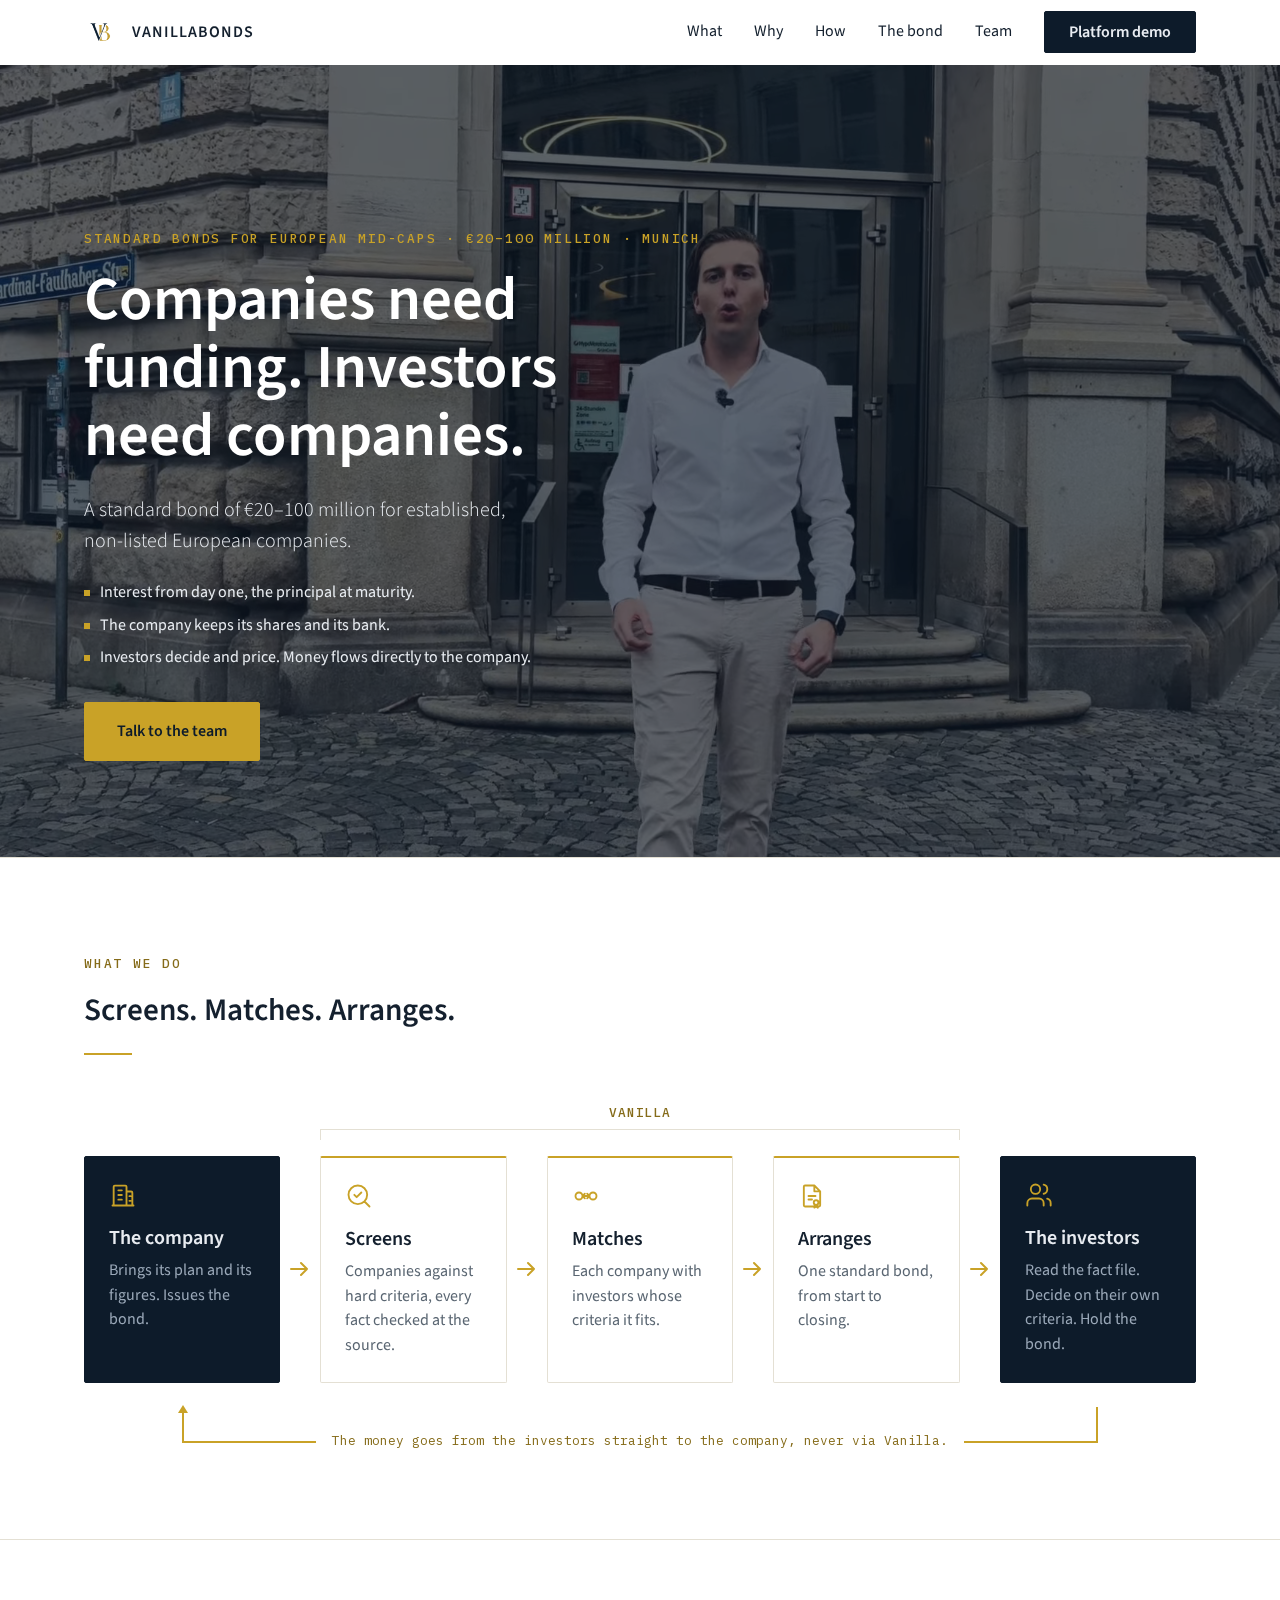
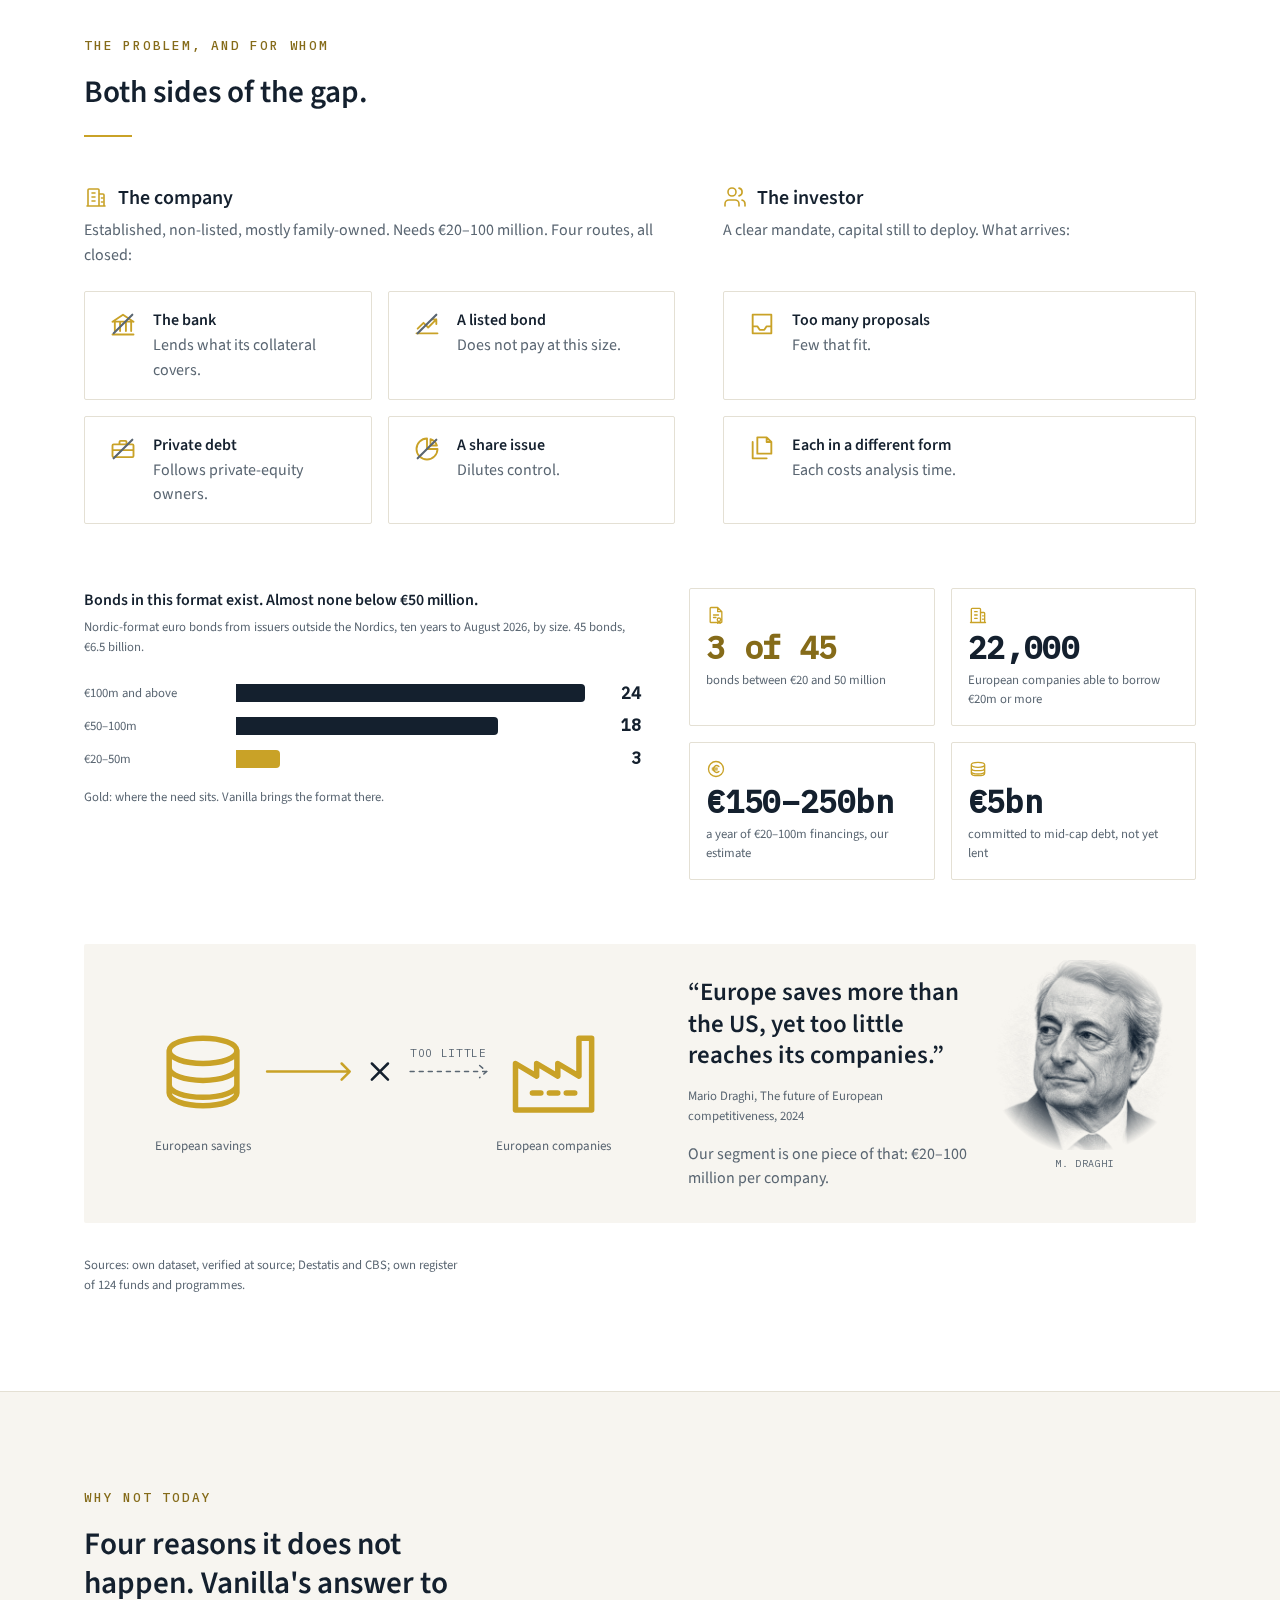
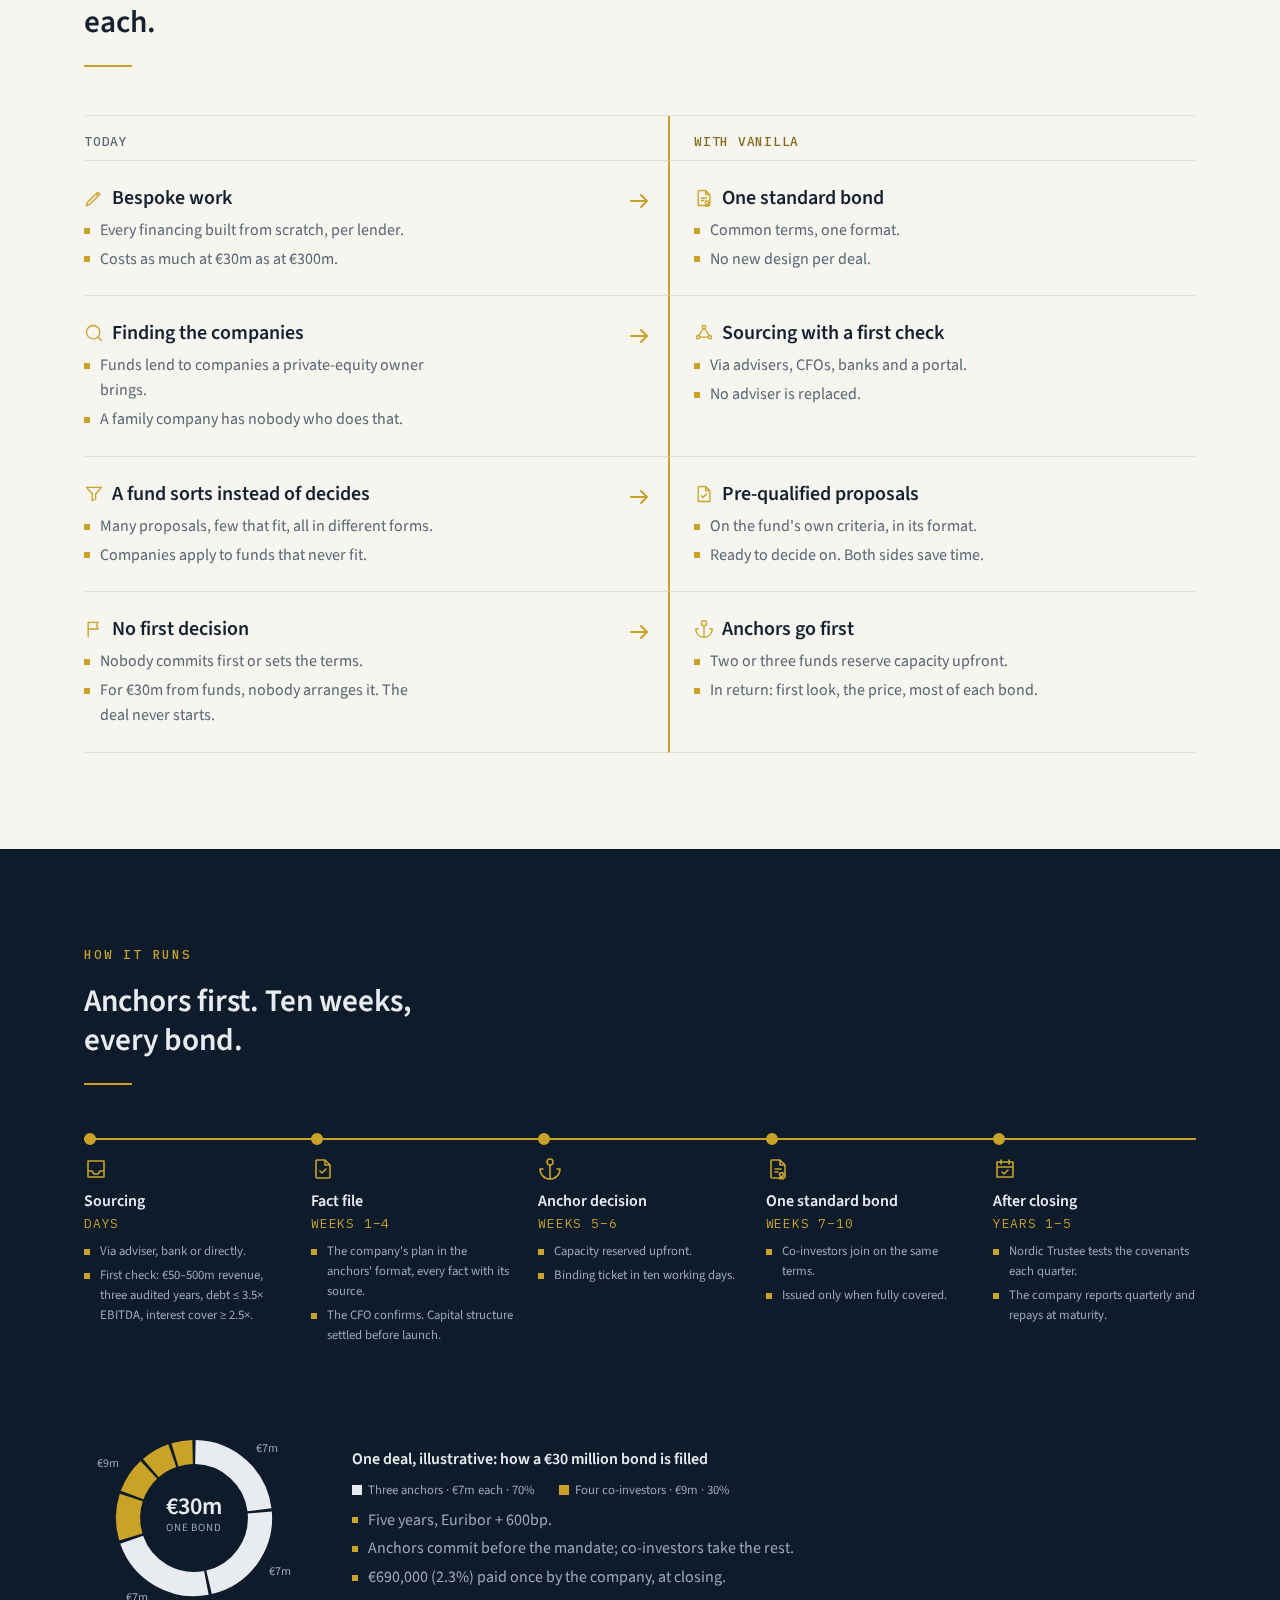
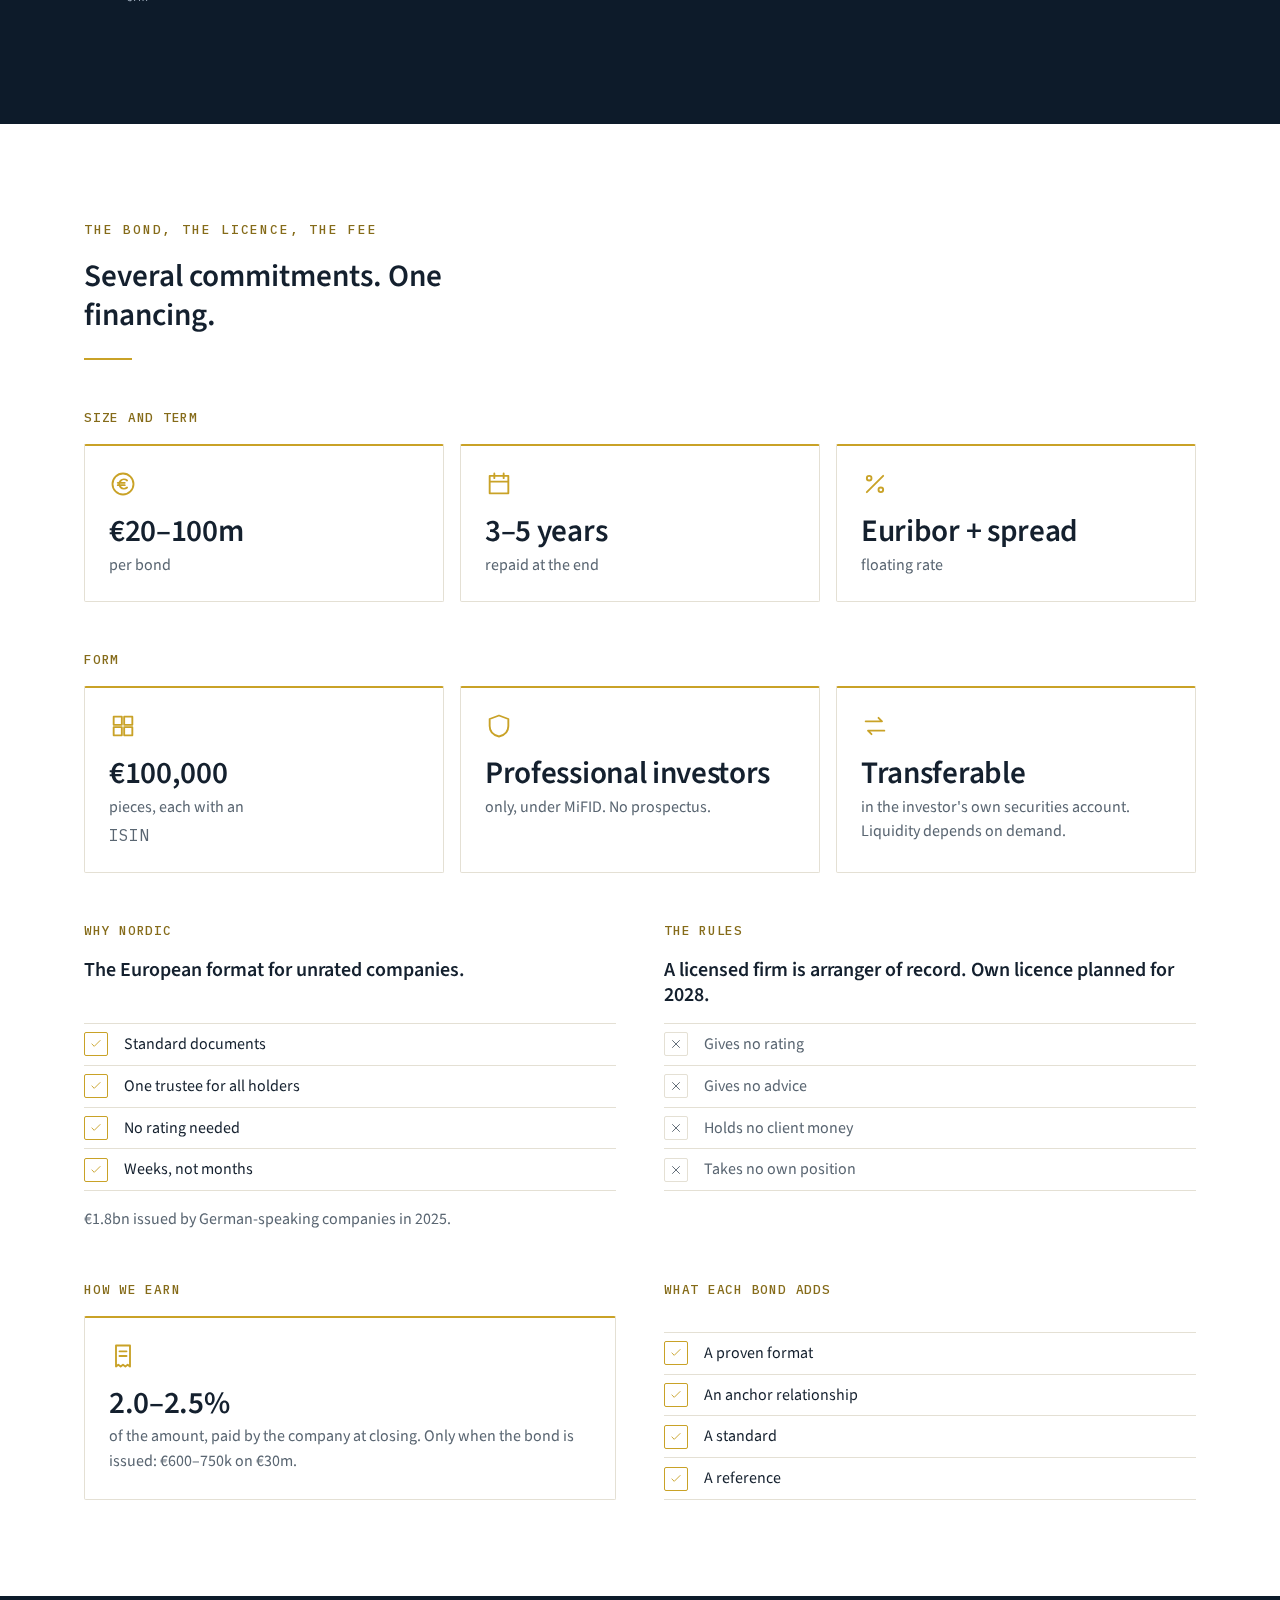
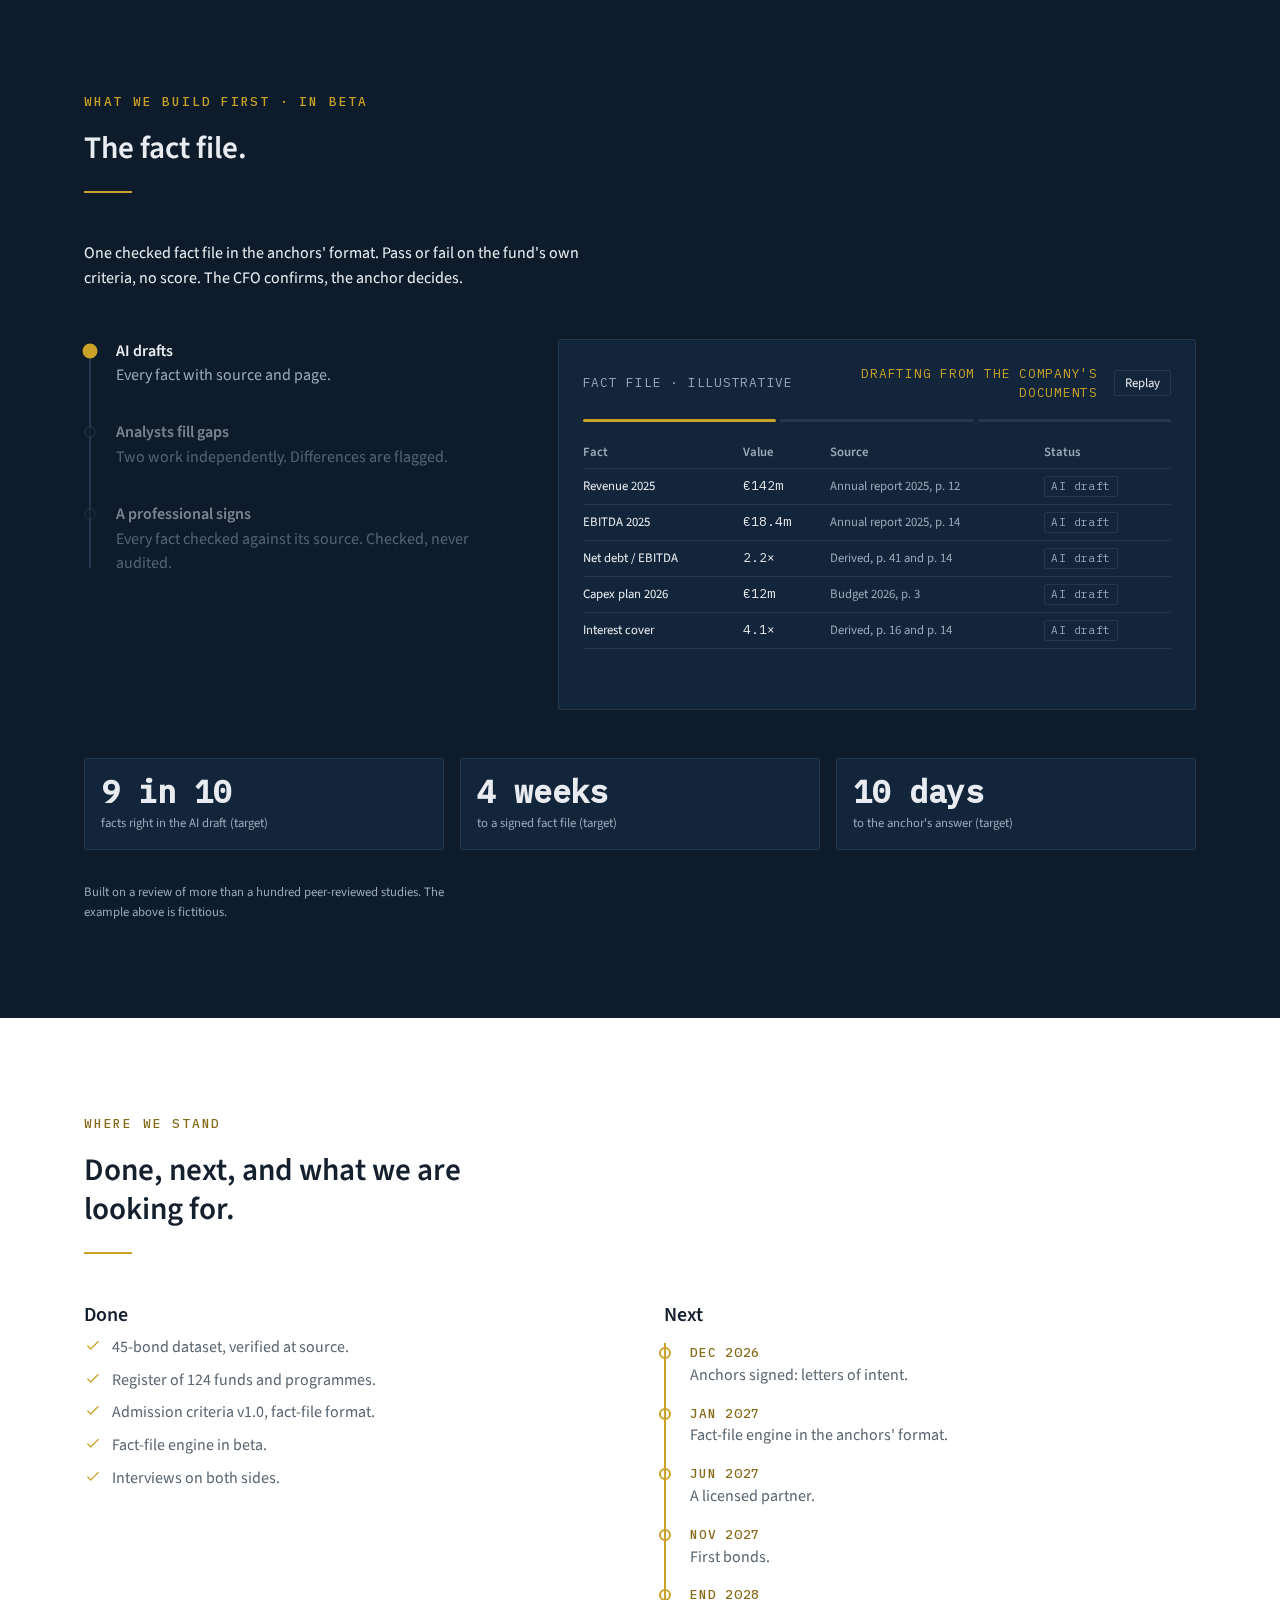
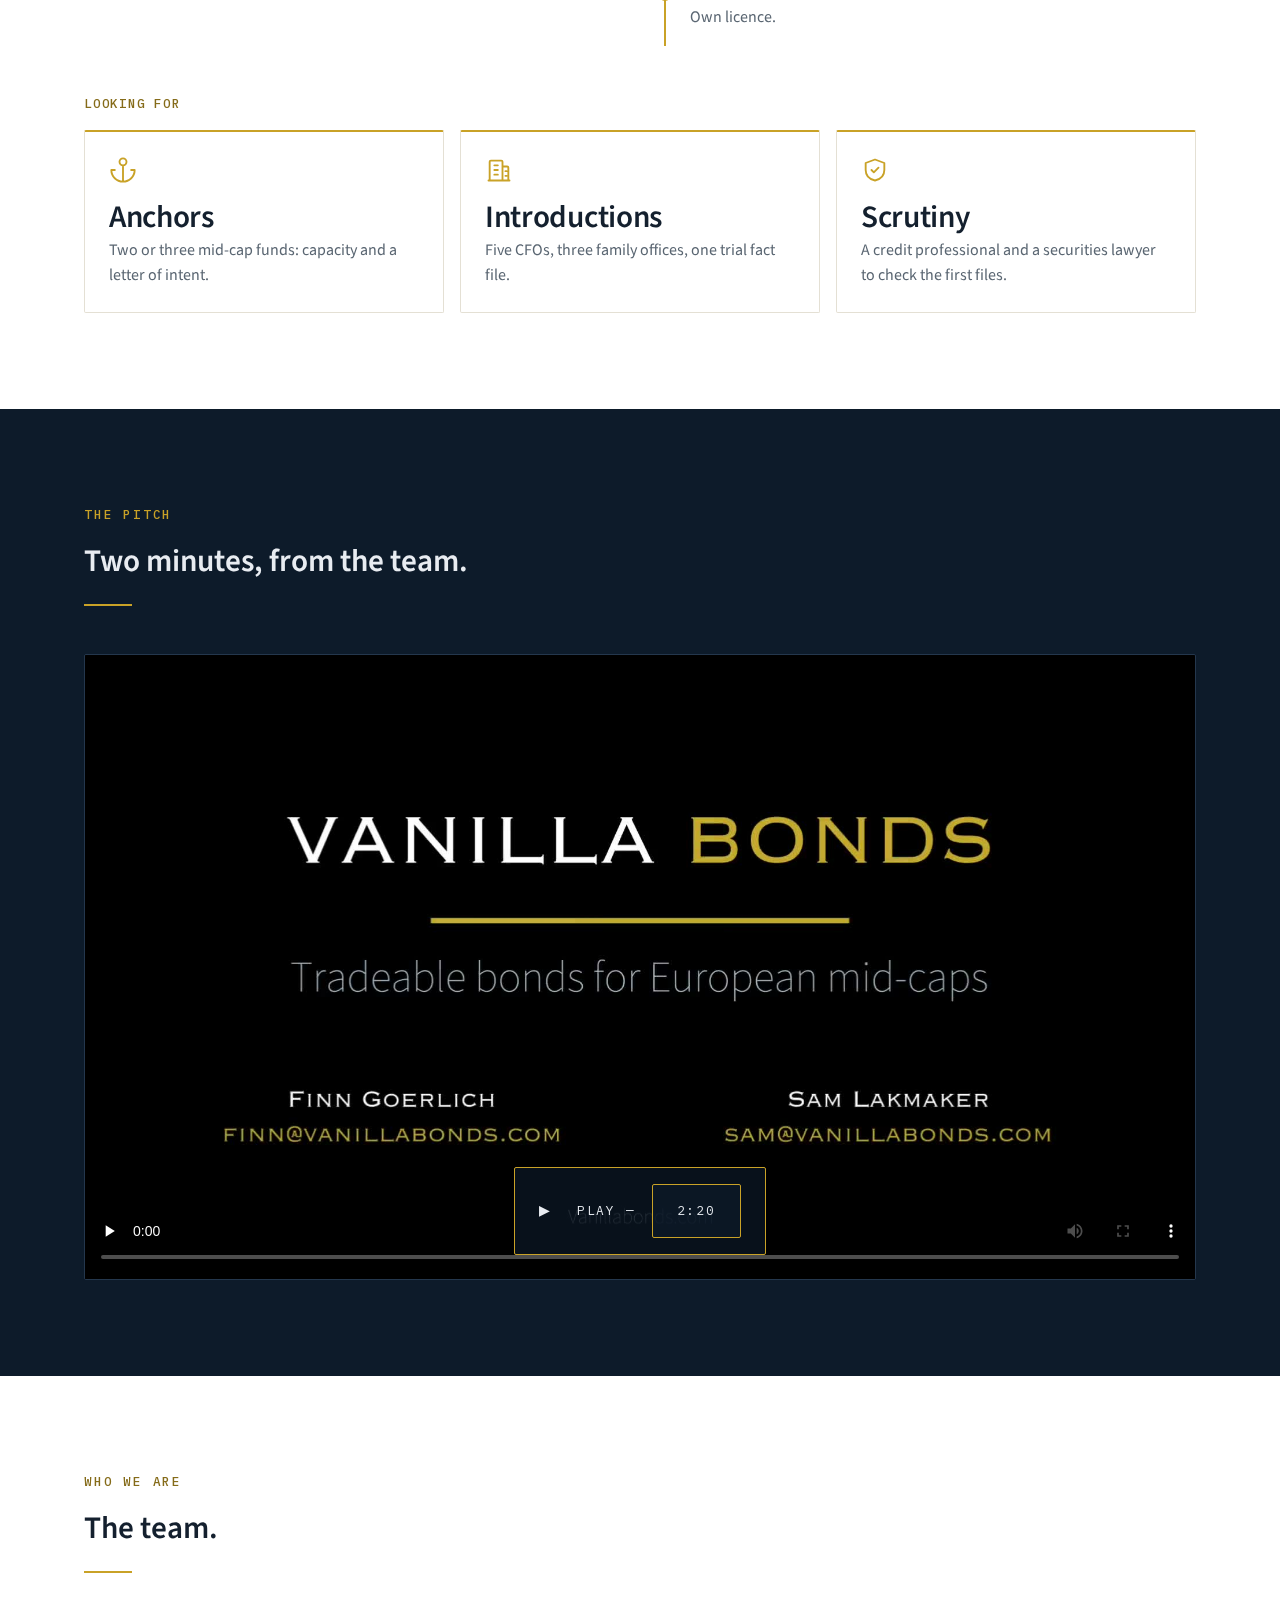
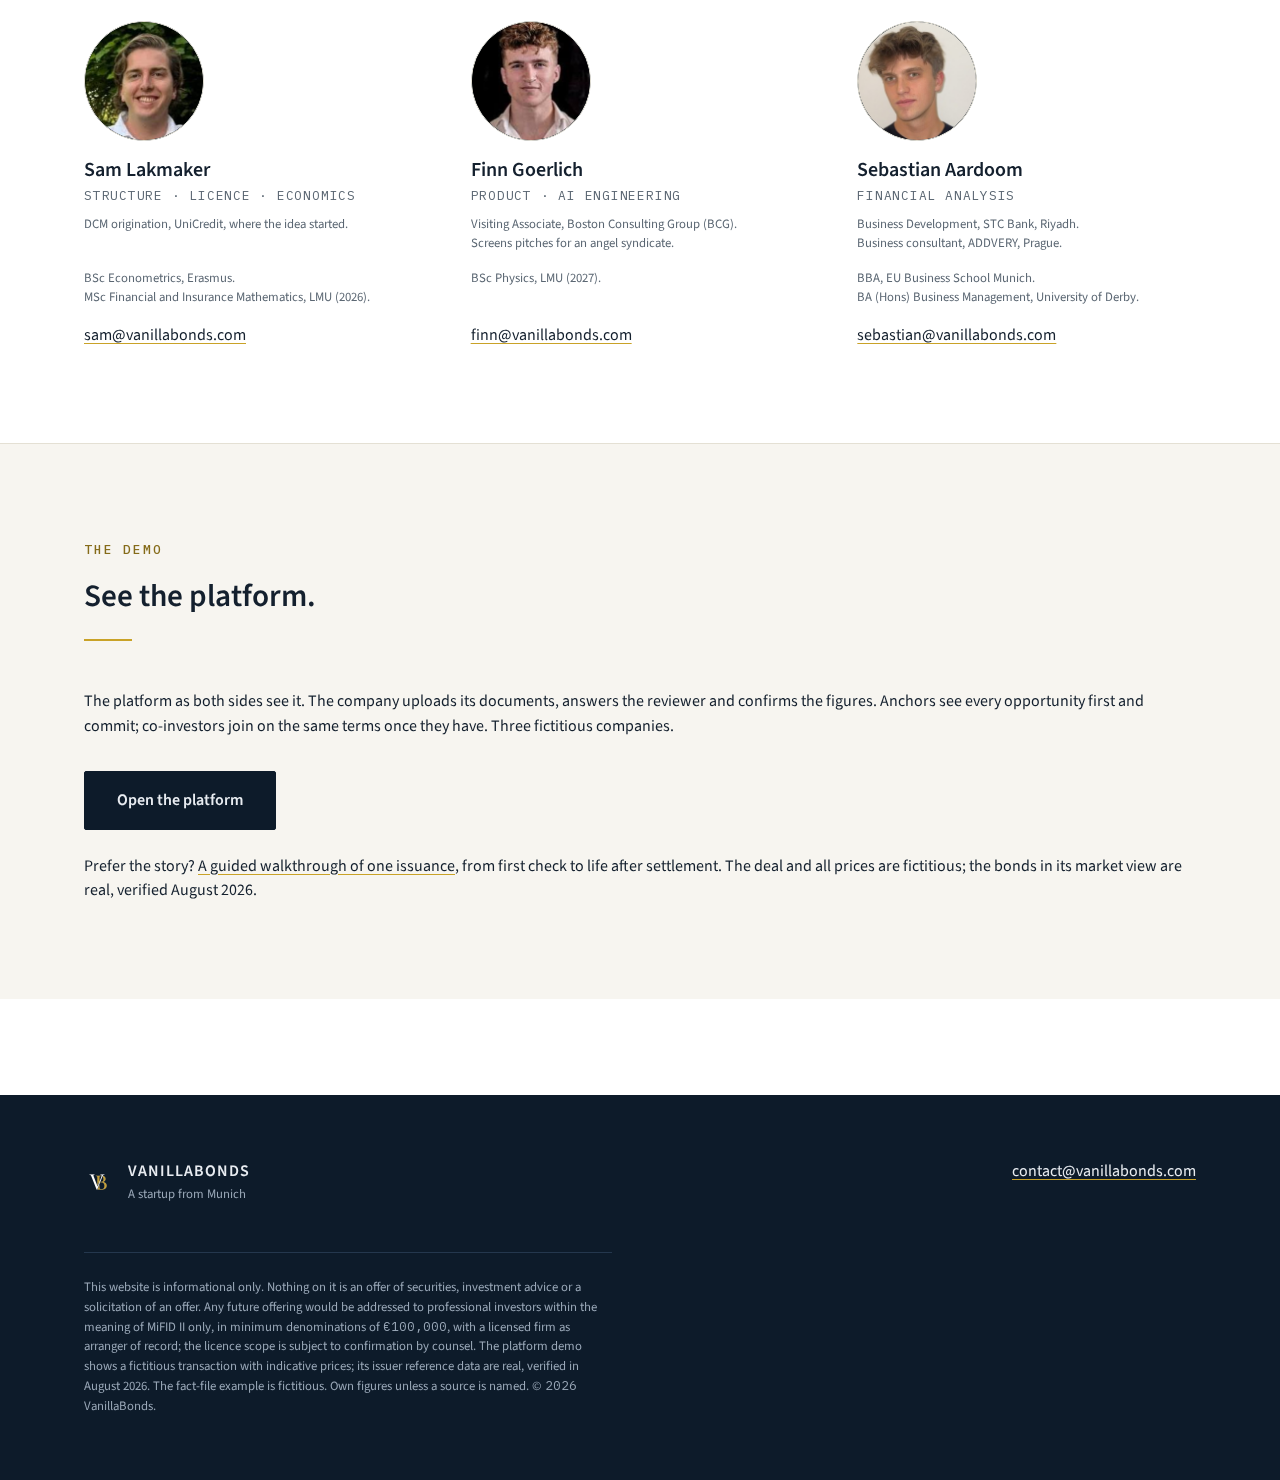
==== commit 1d5e3ab4: "Platform demo: two-sided platform.html built from Seb's investor mock - platform.html (new): role pi" ====
--- a/index.html
+++ b/index.html
@@ -35,7 +35,7 @@
       <a href="#how">How</a>
       <a class="nav-opt" href="#bond">The bond</a>
       <a href="#contact">Team</a>
-      <a class="btn-nav" href="demo.html">Platform demo</a>
+      <a class="btn-nav" href="platform.html">Platform demo</a>
     </nav>
   </div>
 </header>
@@ -417,8 +417,9 @@
     <p class="eyebrow">The demo</p>
     <h2>See the platform.</h2>
     <div class="gold-rule"></div>
-    <p>A guided walkthrough of one issuance, from first check to life after settlement. The deal and all prices are fictitious; the bonds in the market view are real, verified August 2026.</p>
-    <a class="btn btn-primary demo-cta" href="demo.html">Open the demo</a>
+    <p>The platform as both sides see it. The company uploads its documents, answers the reviewer and confirms the figures. Anchors see every opportunity first and commit; co-investors join on the same terms once they have. Three fictitious companies.</p>
+    <a class="btn btn-primary demo-cta" href="platform.html">Open the platform</a>
+    <p class="fine demo-walk">Prefer the story? <a href="demo.html">A guided walkthrough of one issuance</a>, from first check to life after settlement. The deal and all prices are fictitious; the bonds in its market view are real, verified August 2026.</p>
   </div>
 </section>
 
--- a/assets/css/site.css
+++ b/assets/css/site.css
@@ -165,6 +165,7 @@
 .btn-primary { background: var(--vb-navy); border: var(--vb-hairline-w) solid var(--vb-navy); color: var(--vb-ink-inv); }
 .btn-primary:hover { background: var(--vb-ground); color: var(--vb-navy); }
 .demo-cta { margin-top: var(--vb-space-4); }
+.demo-walk { margin-top: var(--vb-space-3); }
 
 /* ---- sections ------------------------------------------------------------- */
 .section { padding-top: var(--vb-space-7); padding-bottom: var(--vb-space-7); border-top: var(--vb-hairline-w) solid var(--vb-hairline); }
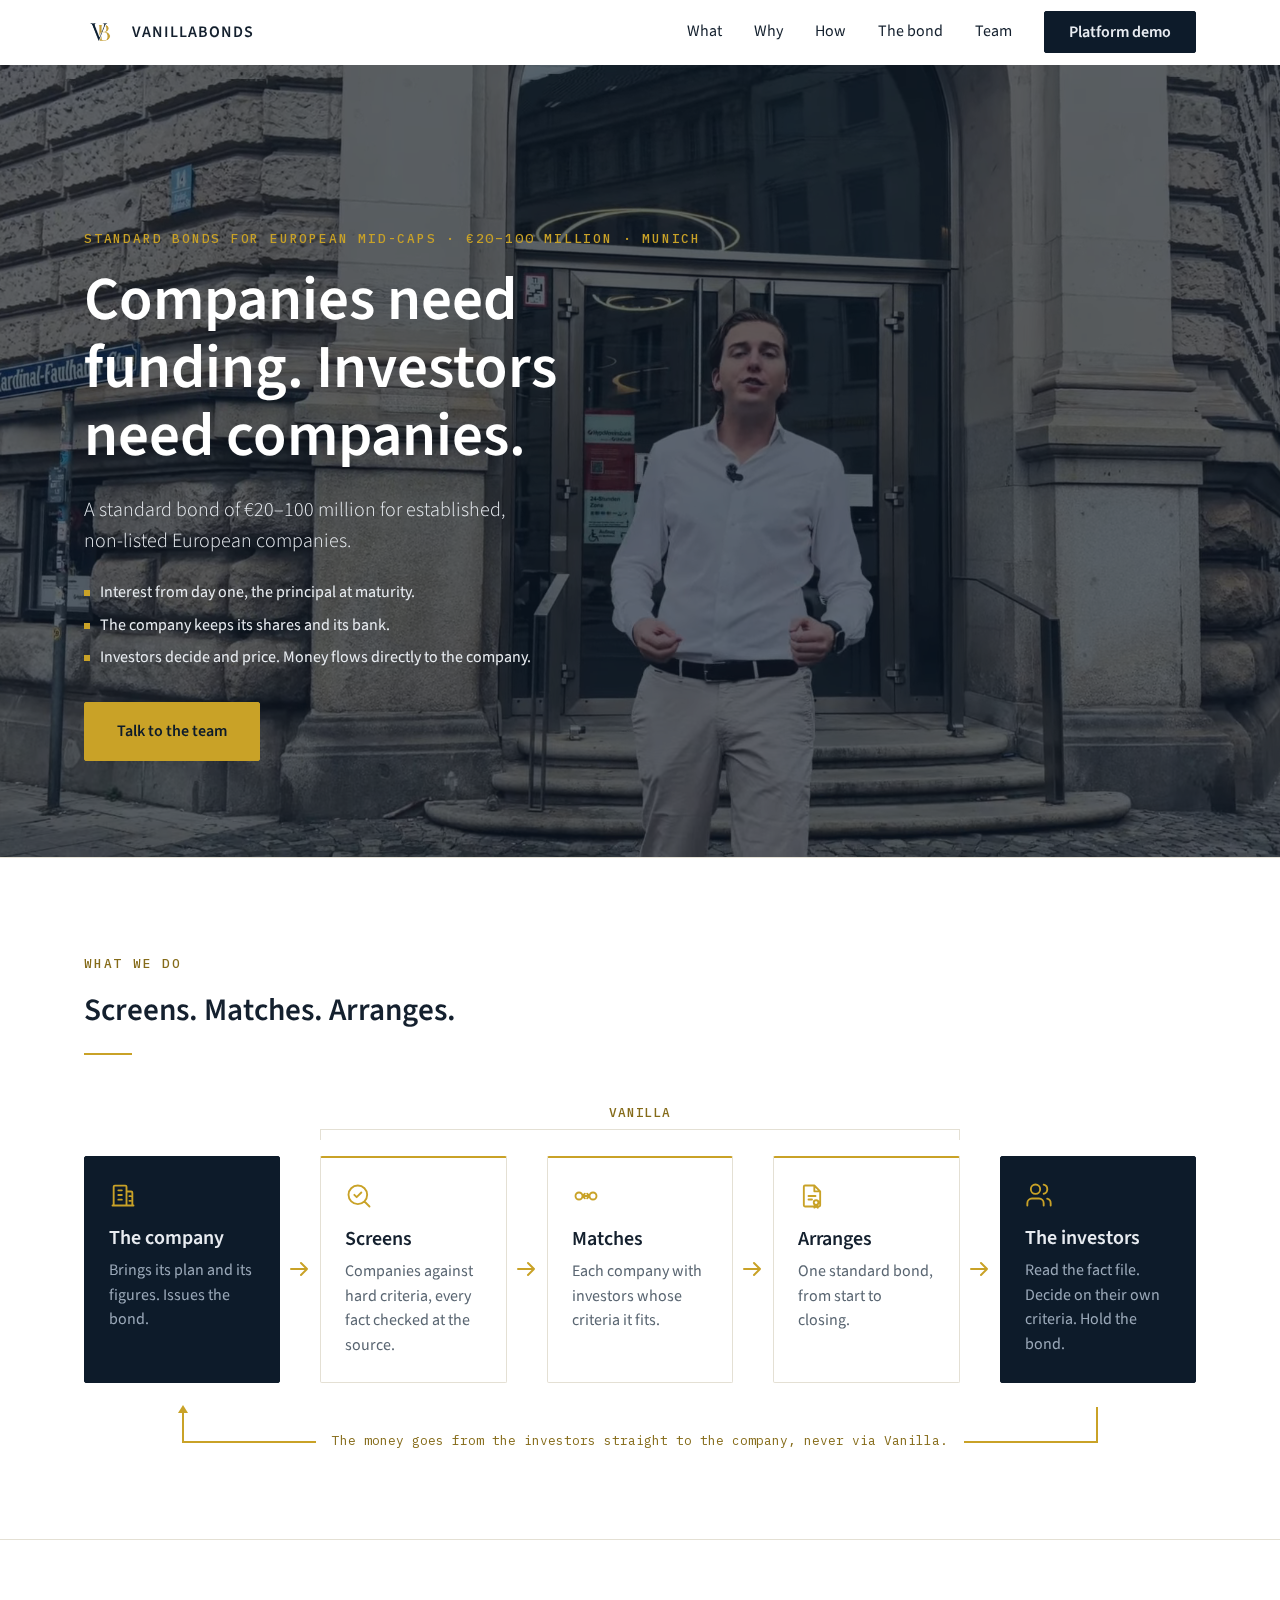
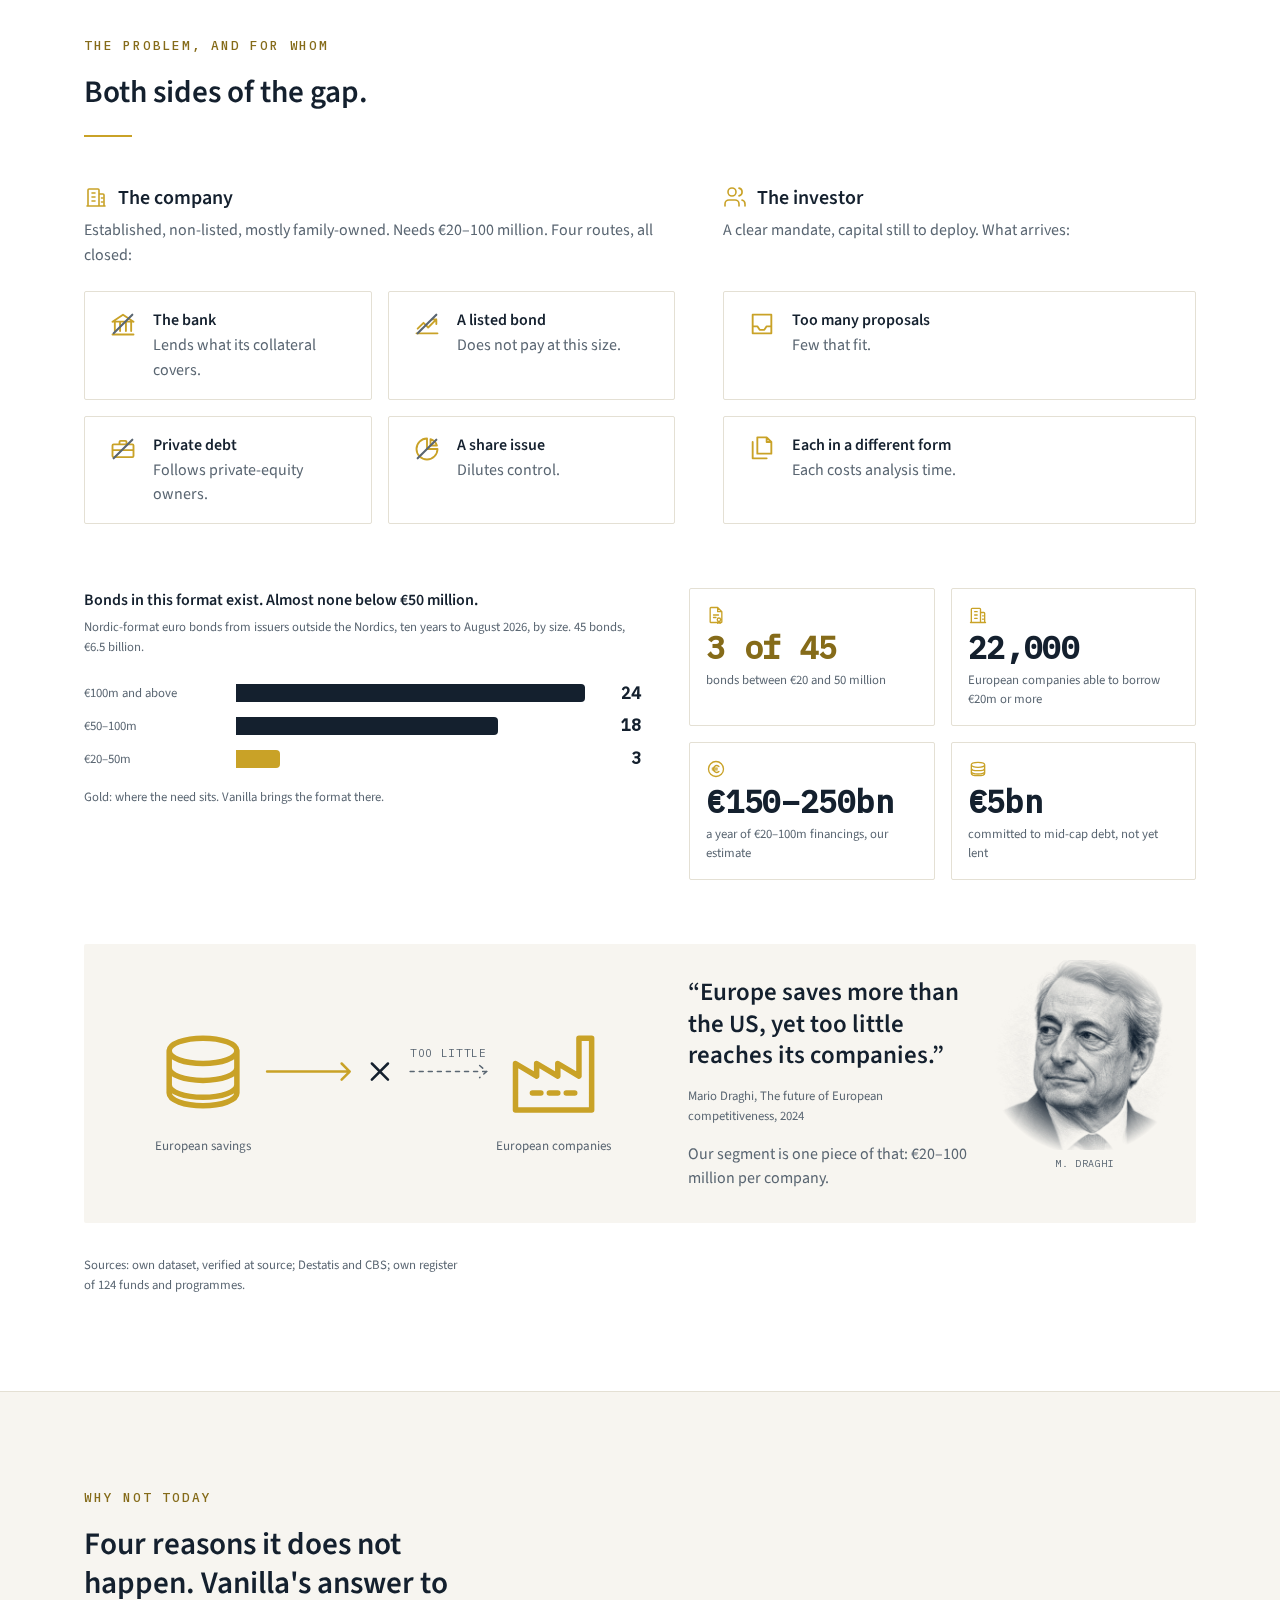
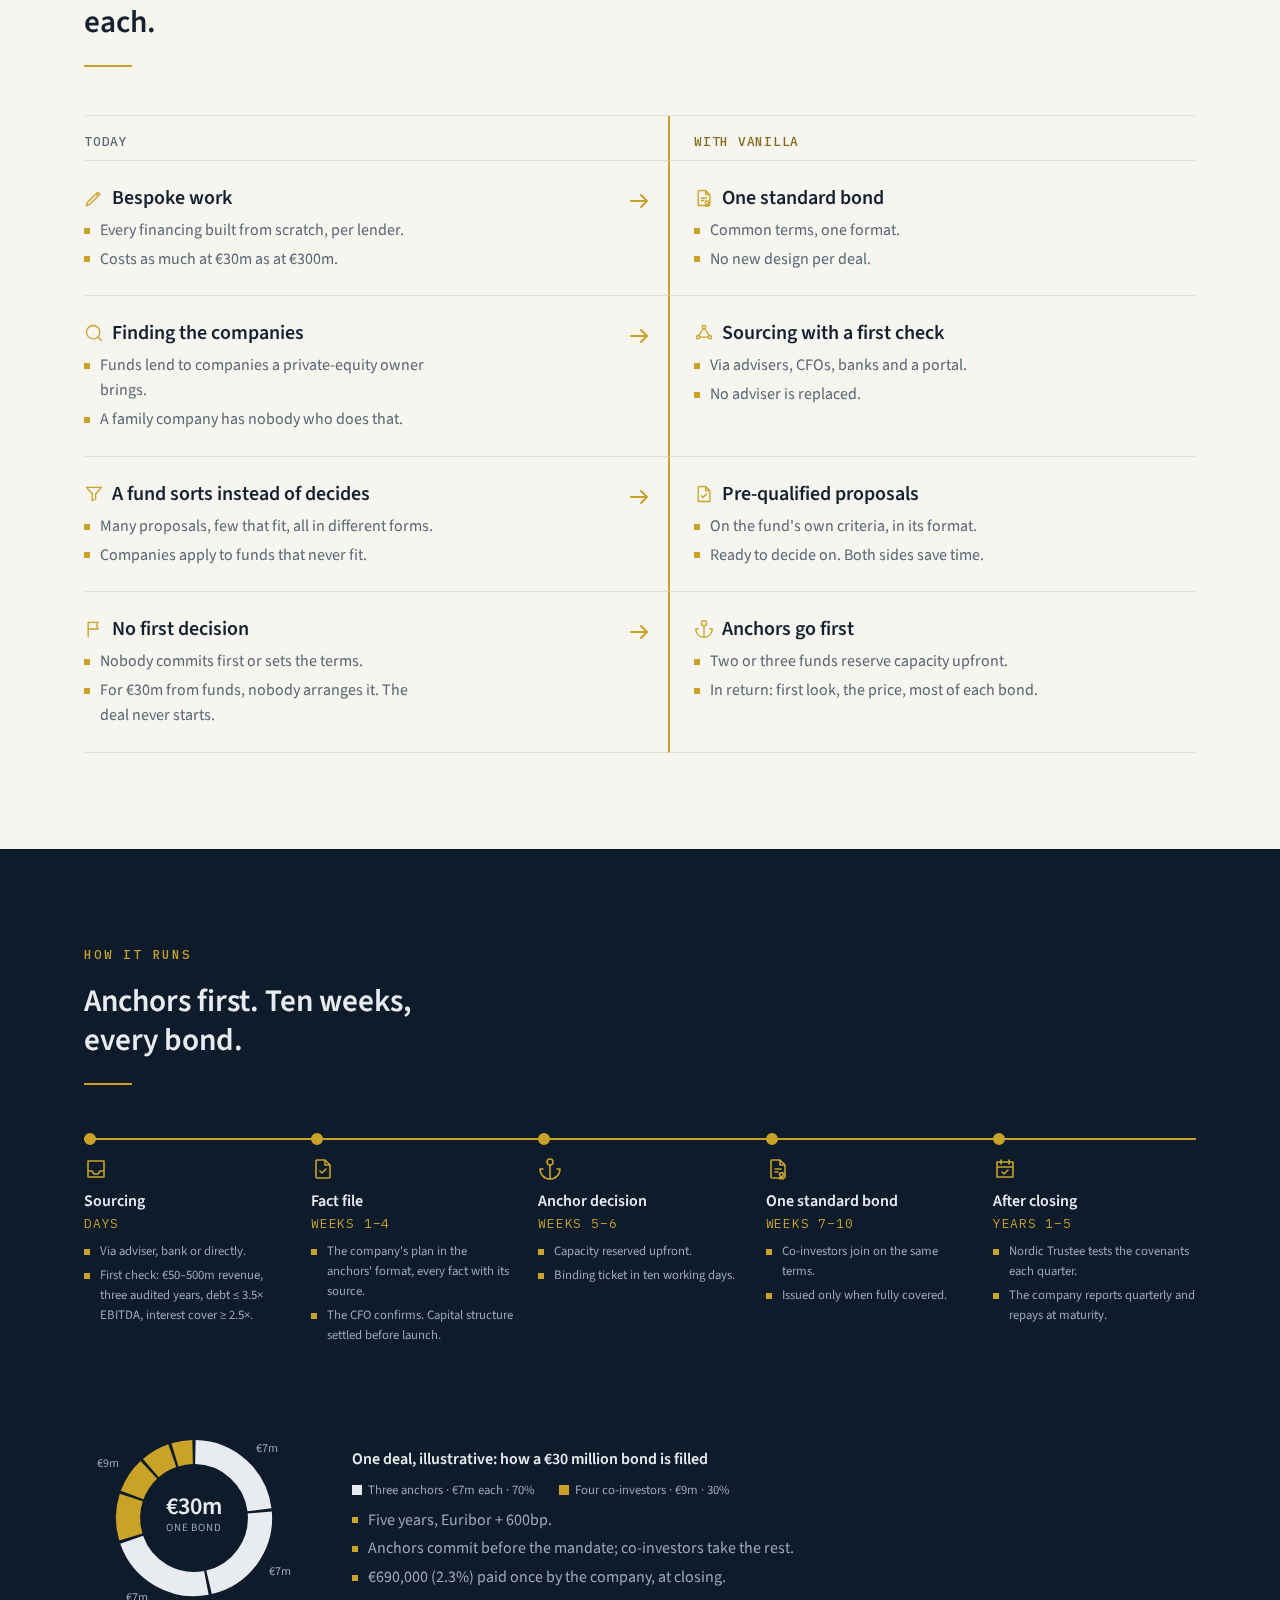
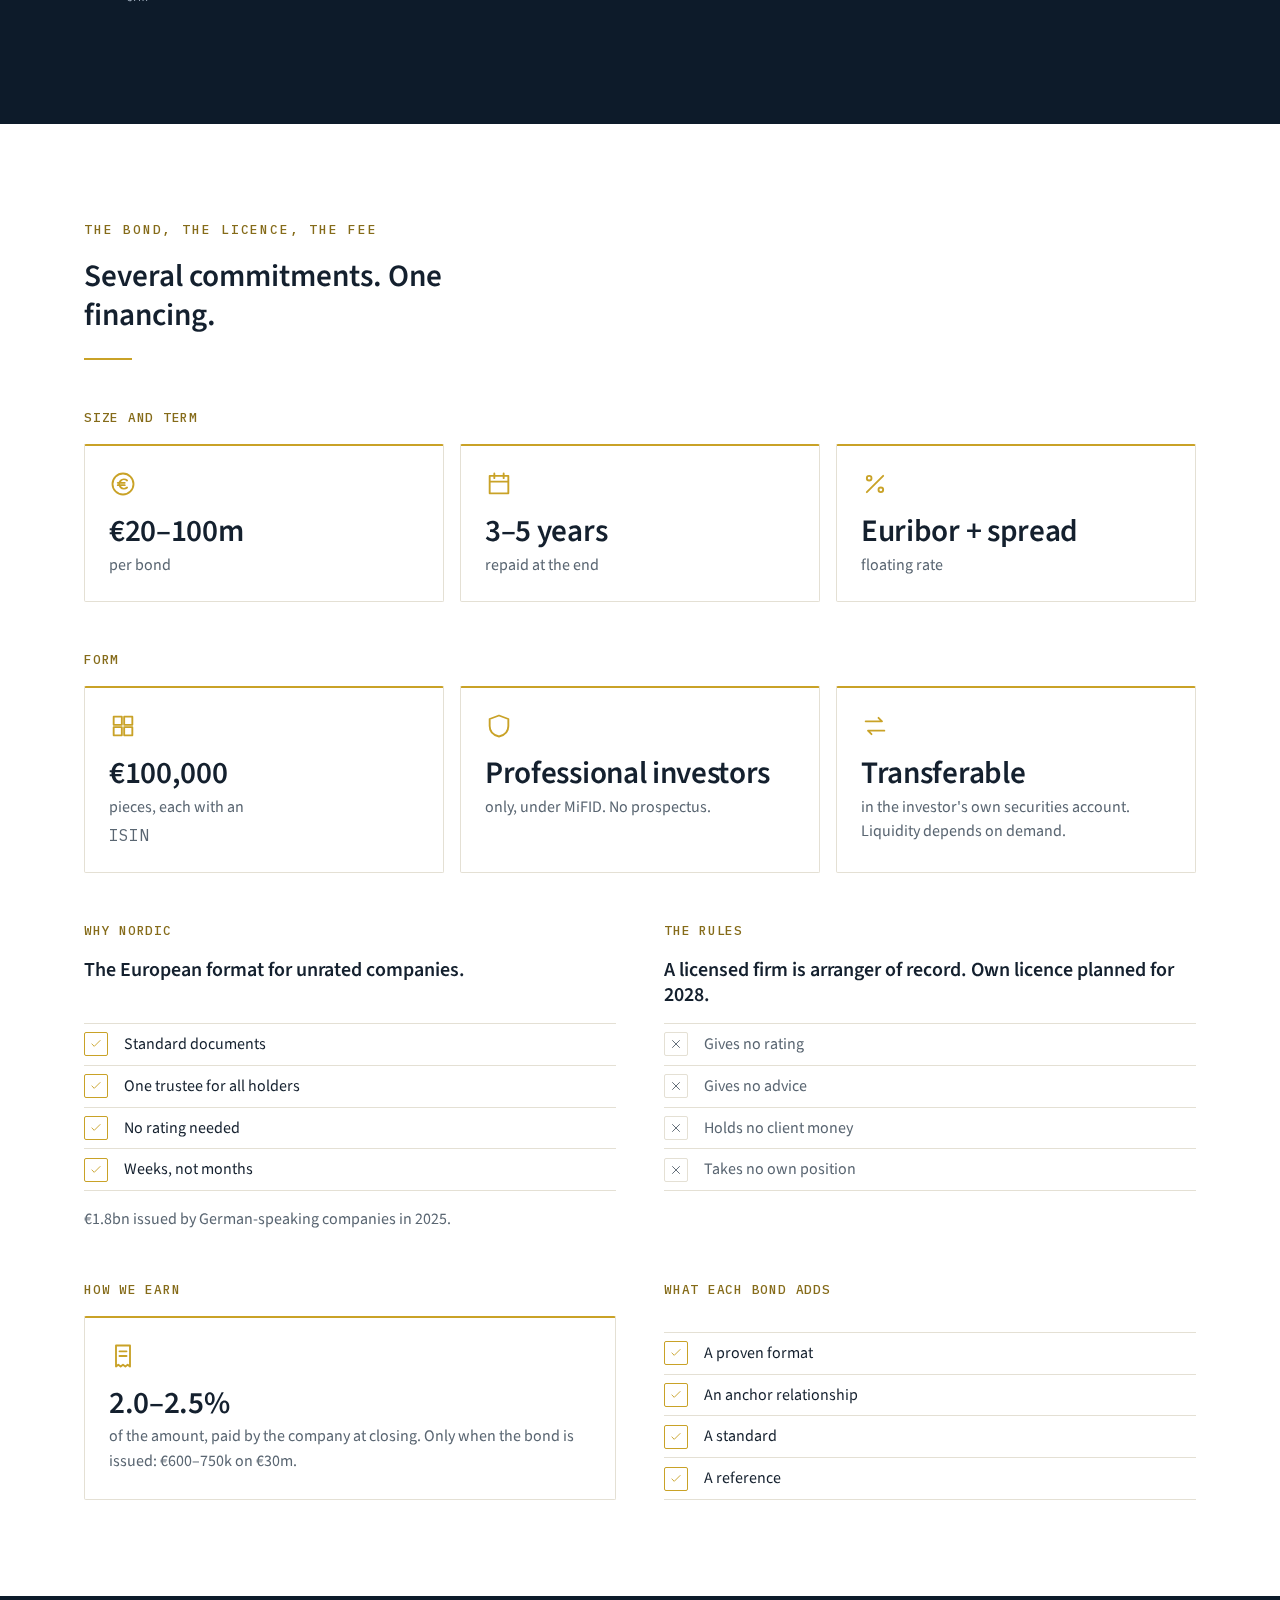
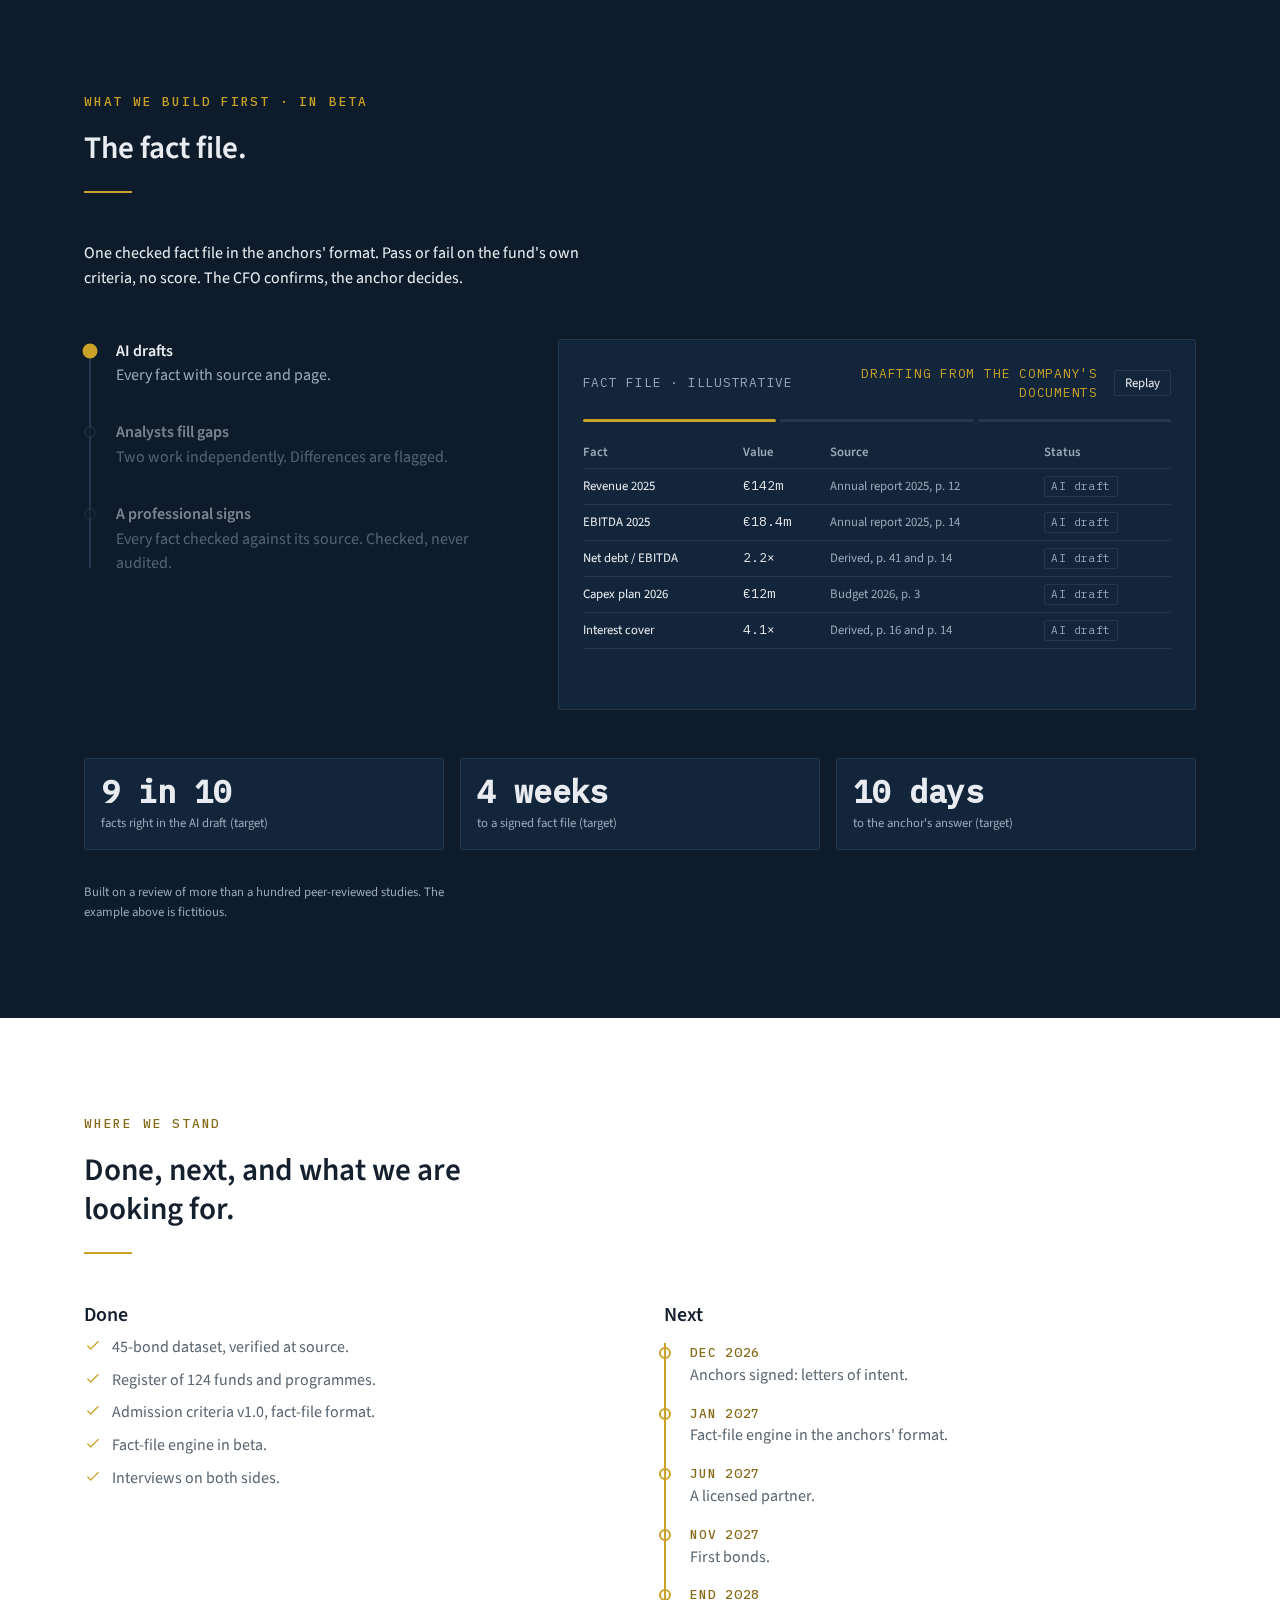
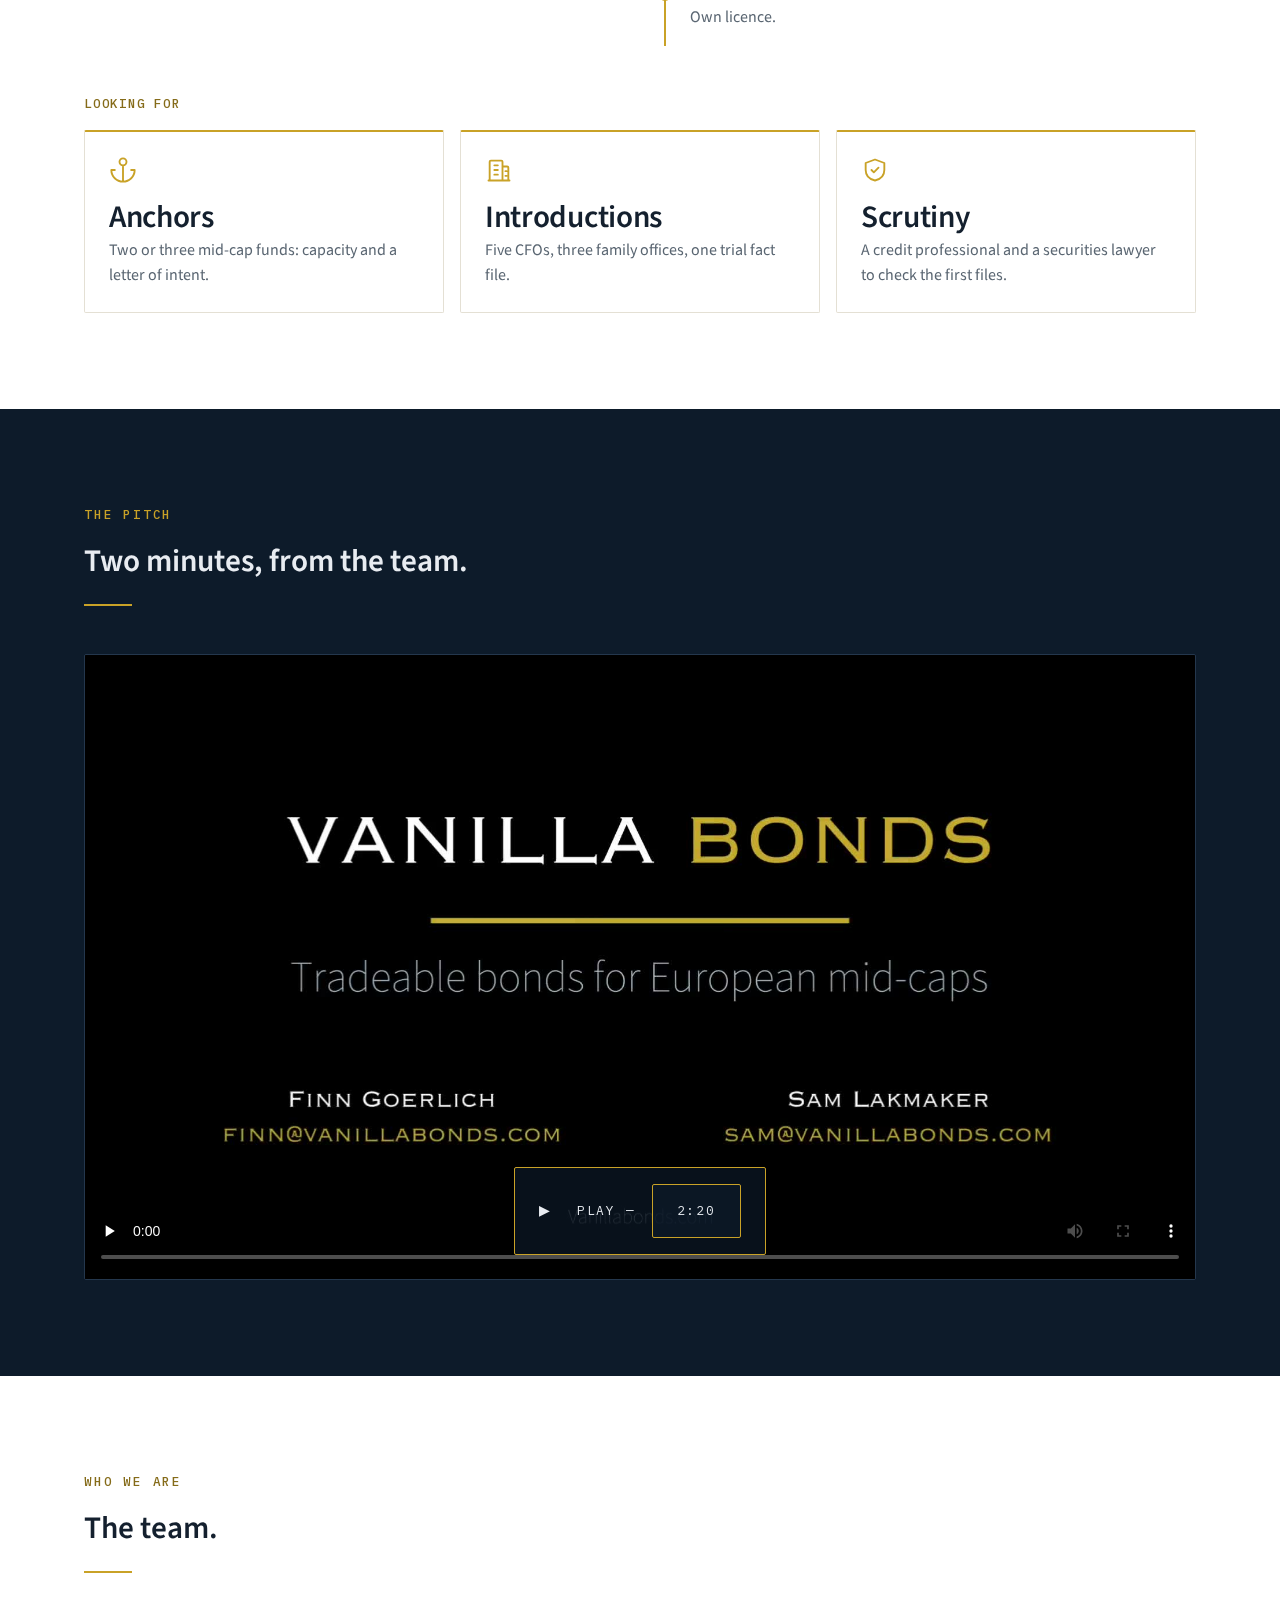
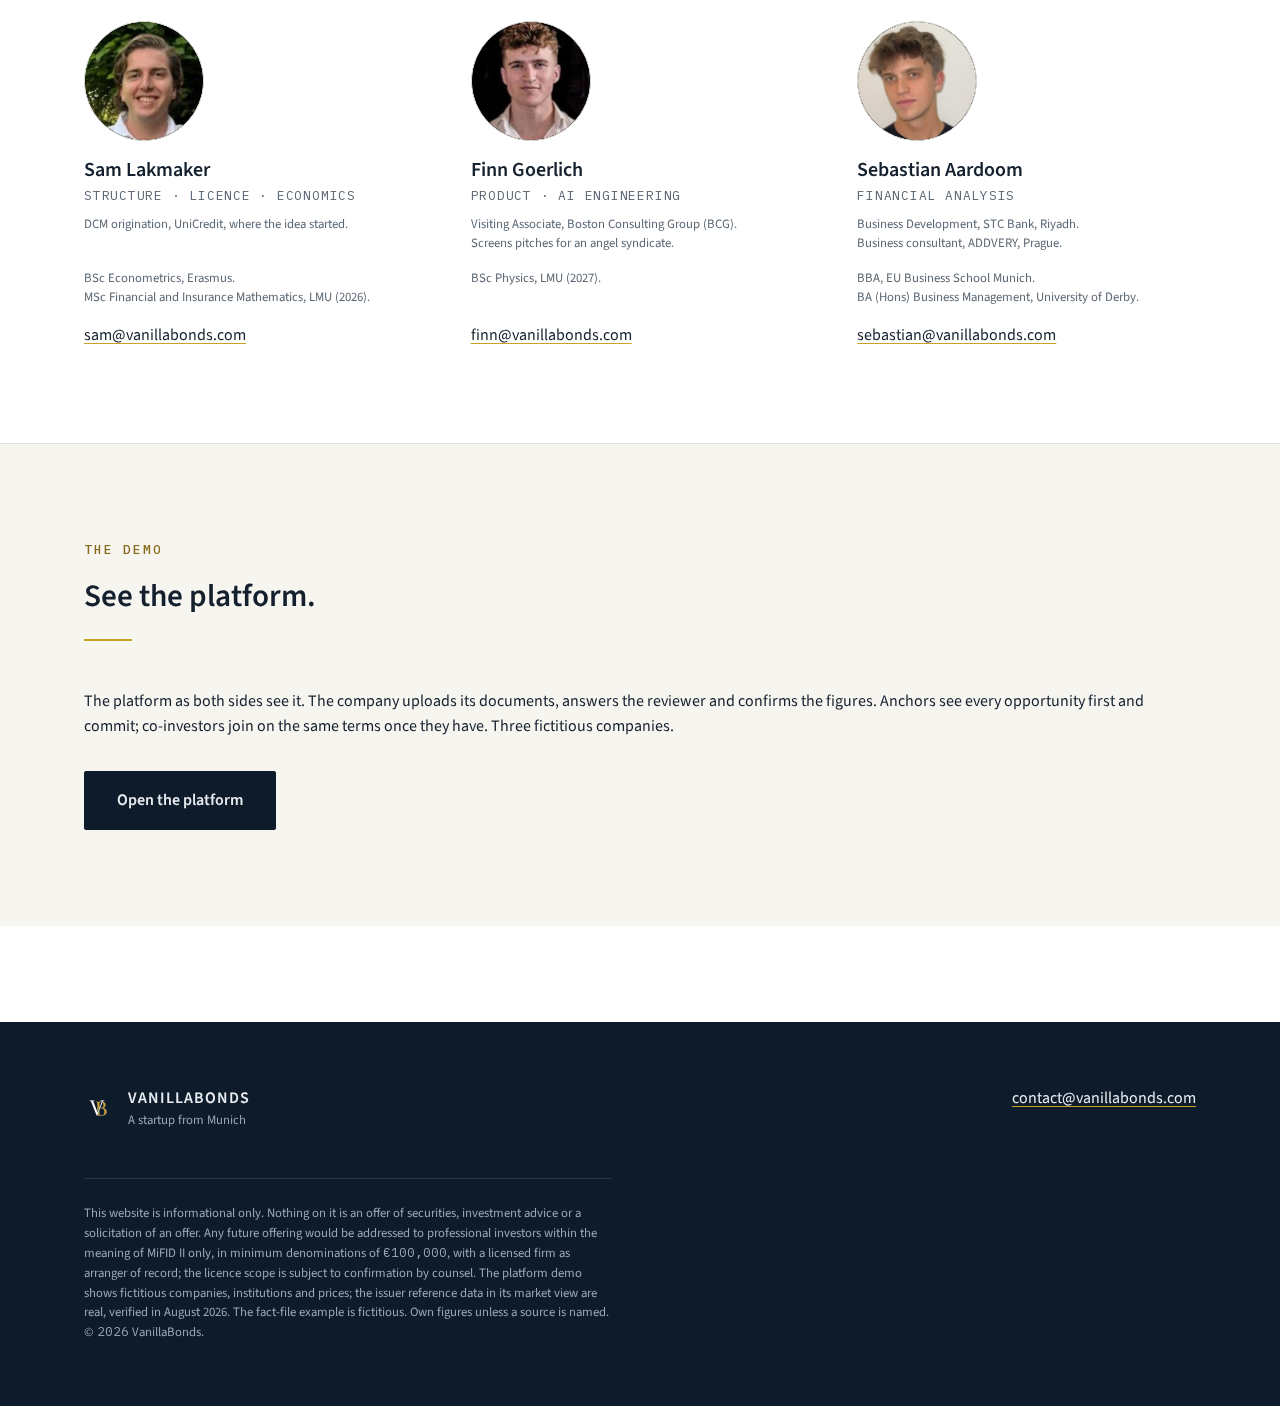
==== commit ef8f59df: "Retire the old walkthrough: demo.html redirects to the platform - index.html: drop the "Prefer the s" ====
--- a/index.html
+++ b/index.html
@@ -419,7 +419,6 @@
     <div class="gold-rule"></div>
     <p>The platform as both sides see it. The company uploads its documents, answers the reviewer and confirms the figures. Anchors see every opportunity first and commit; co-investors join on the same terms once they have. Three fictitious companies.</p>
     <a class="btn btn-primary demo-cta" href="platform.html">Open the platform</a>
-    <p class="fine demo-walk">Prefer the story? <a href="demo.html">A guided walkthrough of one issuance</a>, from first check to life after settlement. The deal and all prices are fictitious; the bonds in its market view are real, verified August 2026.</p>
   </div>
 </section>
 
@@ -438,7 +437,7 @@
       </div>
       <a href="mailto:contact@vanillabonds.com">contact@vanillabonds.com</a>
     </div>
-    <p class="fine">This website is informational only. Nothing on it is an offer of securities, investment advice or a solicitation of an offer. Any future offering would be addressed to professional investors within the meaning of MiFID&nbsp;II only, in minimum denominations of <span class="num">€100,000</span>, with a licensed firm as arranger of record; the licence scope is subject to confirmation by counsel. The platform demo shows a fictitious transaction with indicative prices; its issuer reference data are real, verified in August 2026. The fact-file example is fictitious. Own figures unless a source is named. © <span class="num">2026</span> VanillaBonds.</p>
+    <p class="fine">This website is informational only. Nothing on it is an offer of securities, investment advice or a solicitation of an offer. Any future offering would be addressed to professional investors within the meaning of MiFID&nbsp;II only, in minimum denominations of <span class="num">€100,000</span>, with a licensed firm as arranger of record; the licence scope is subject to confirmation by counsel. The platform demo shows fictitious companies, institutions and prices; the issuer reference data in its market view are real, verified in August 2026. The fact-file example is fictitious. Own figures unless a source is named. © <span class="num">2026</span> VanillaBonds.</p>
   </div>
 </footer>
 
--- a/assets/css/site.css
+++ b/assets/css/site.css
@@ -165,7 +165,6 @@
 .btn-primary { background: var(--vb-navy); border: var(--vb-hairline-w) solid var(--vb-navy); color: var(--vb-ink-inv); }
 .btn-primary:hover { background: var(--vb-ground); color: var(--vb-navy); }
 .demo-cta { margin-top: var(--vb-space-4); }
-.demo-walk { margin-top: var(--vb-space-3); }
 
 /* ---- sections ------------------------------------------------------------- */
 .section { padding-top: var(--vb-space-7); padding-bottom: var(--vb-space-7); border-top: var(--vb-hairline-w) solid var(--vb-hairline); }
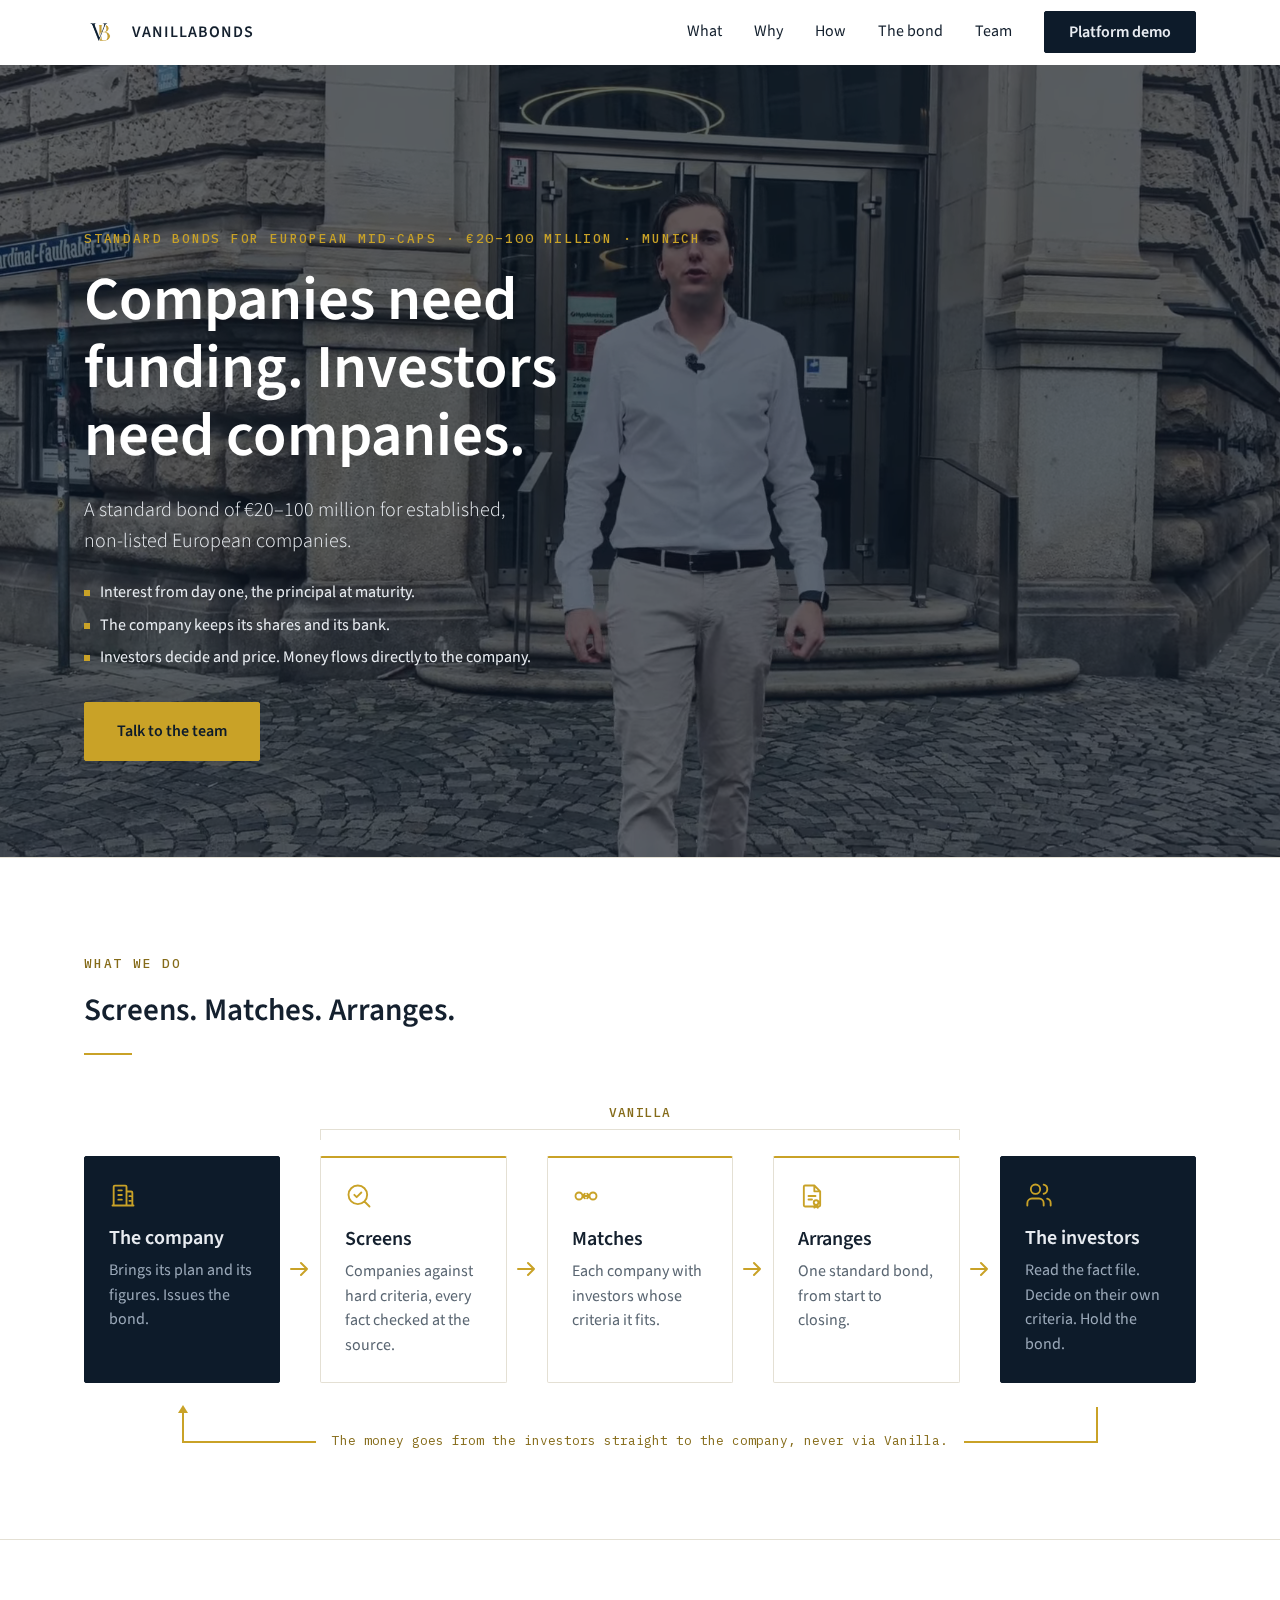
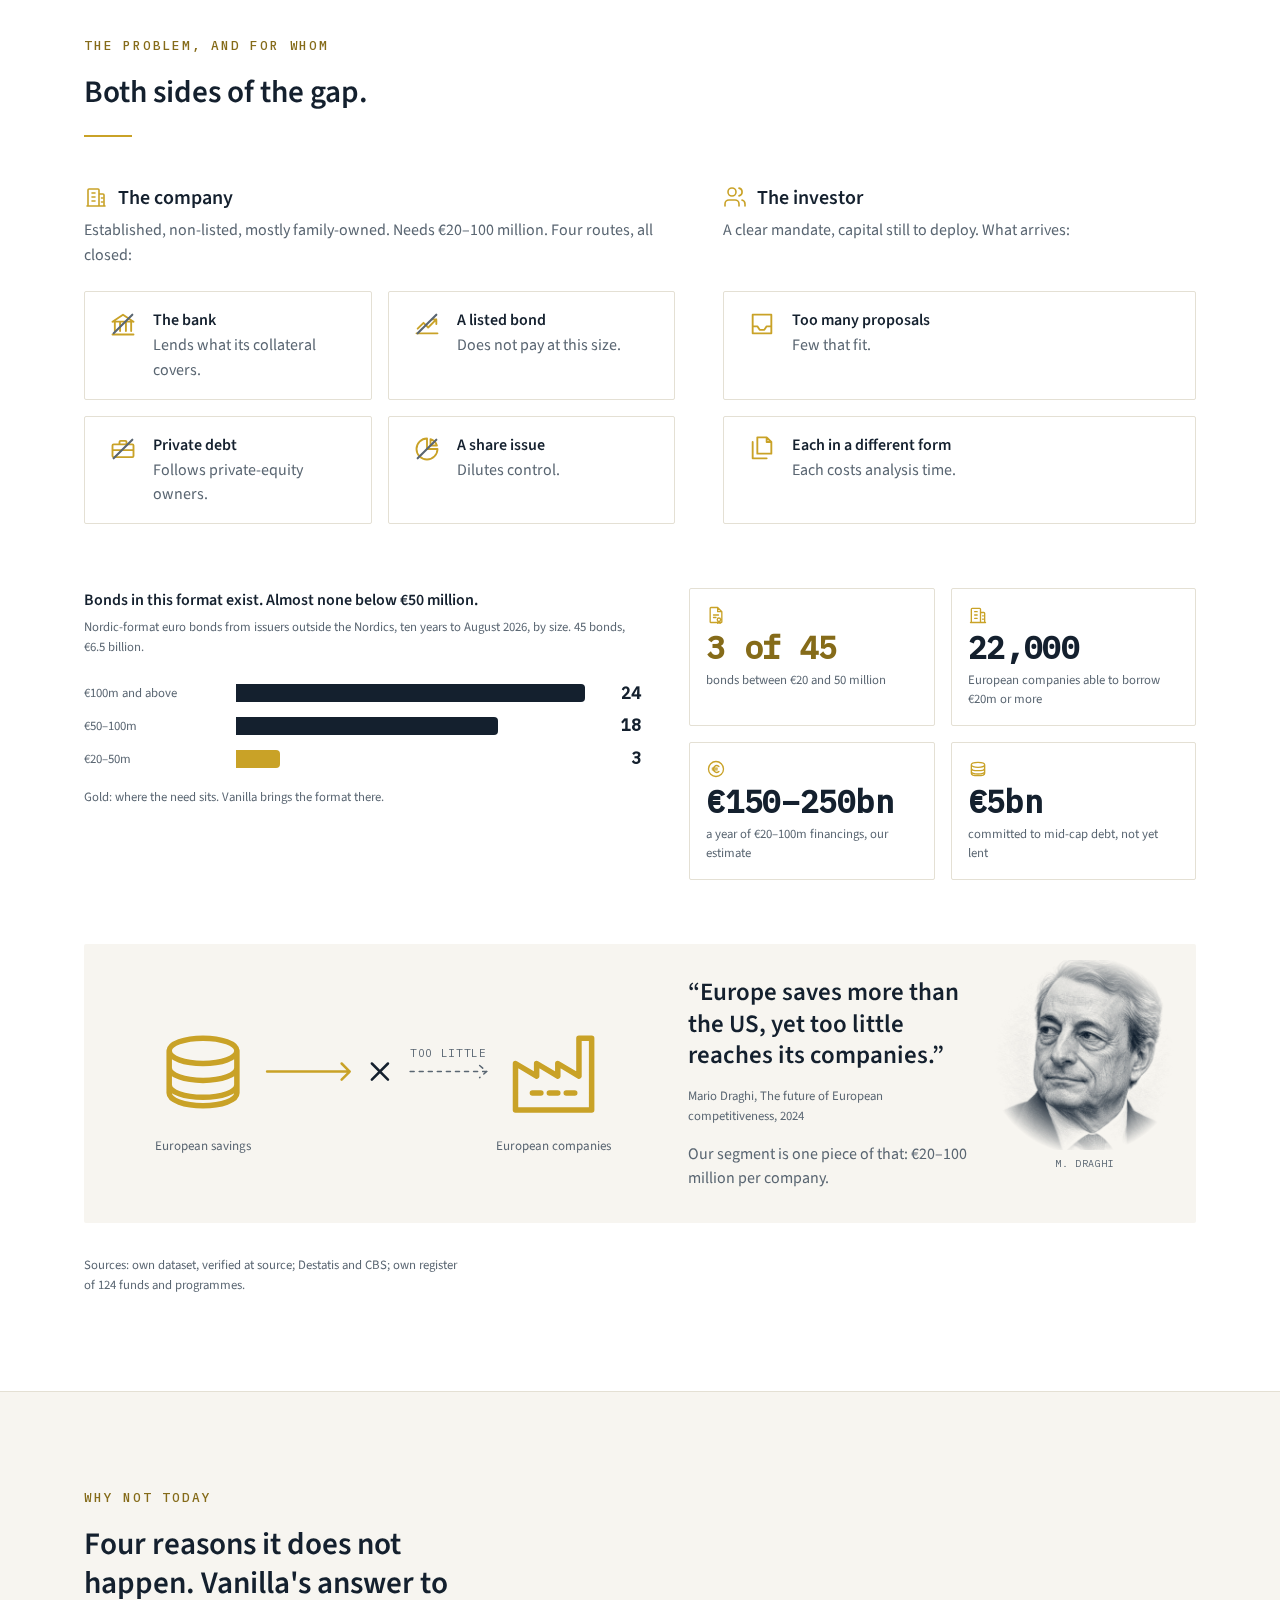
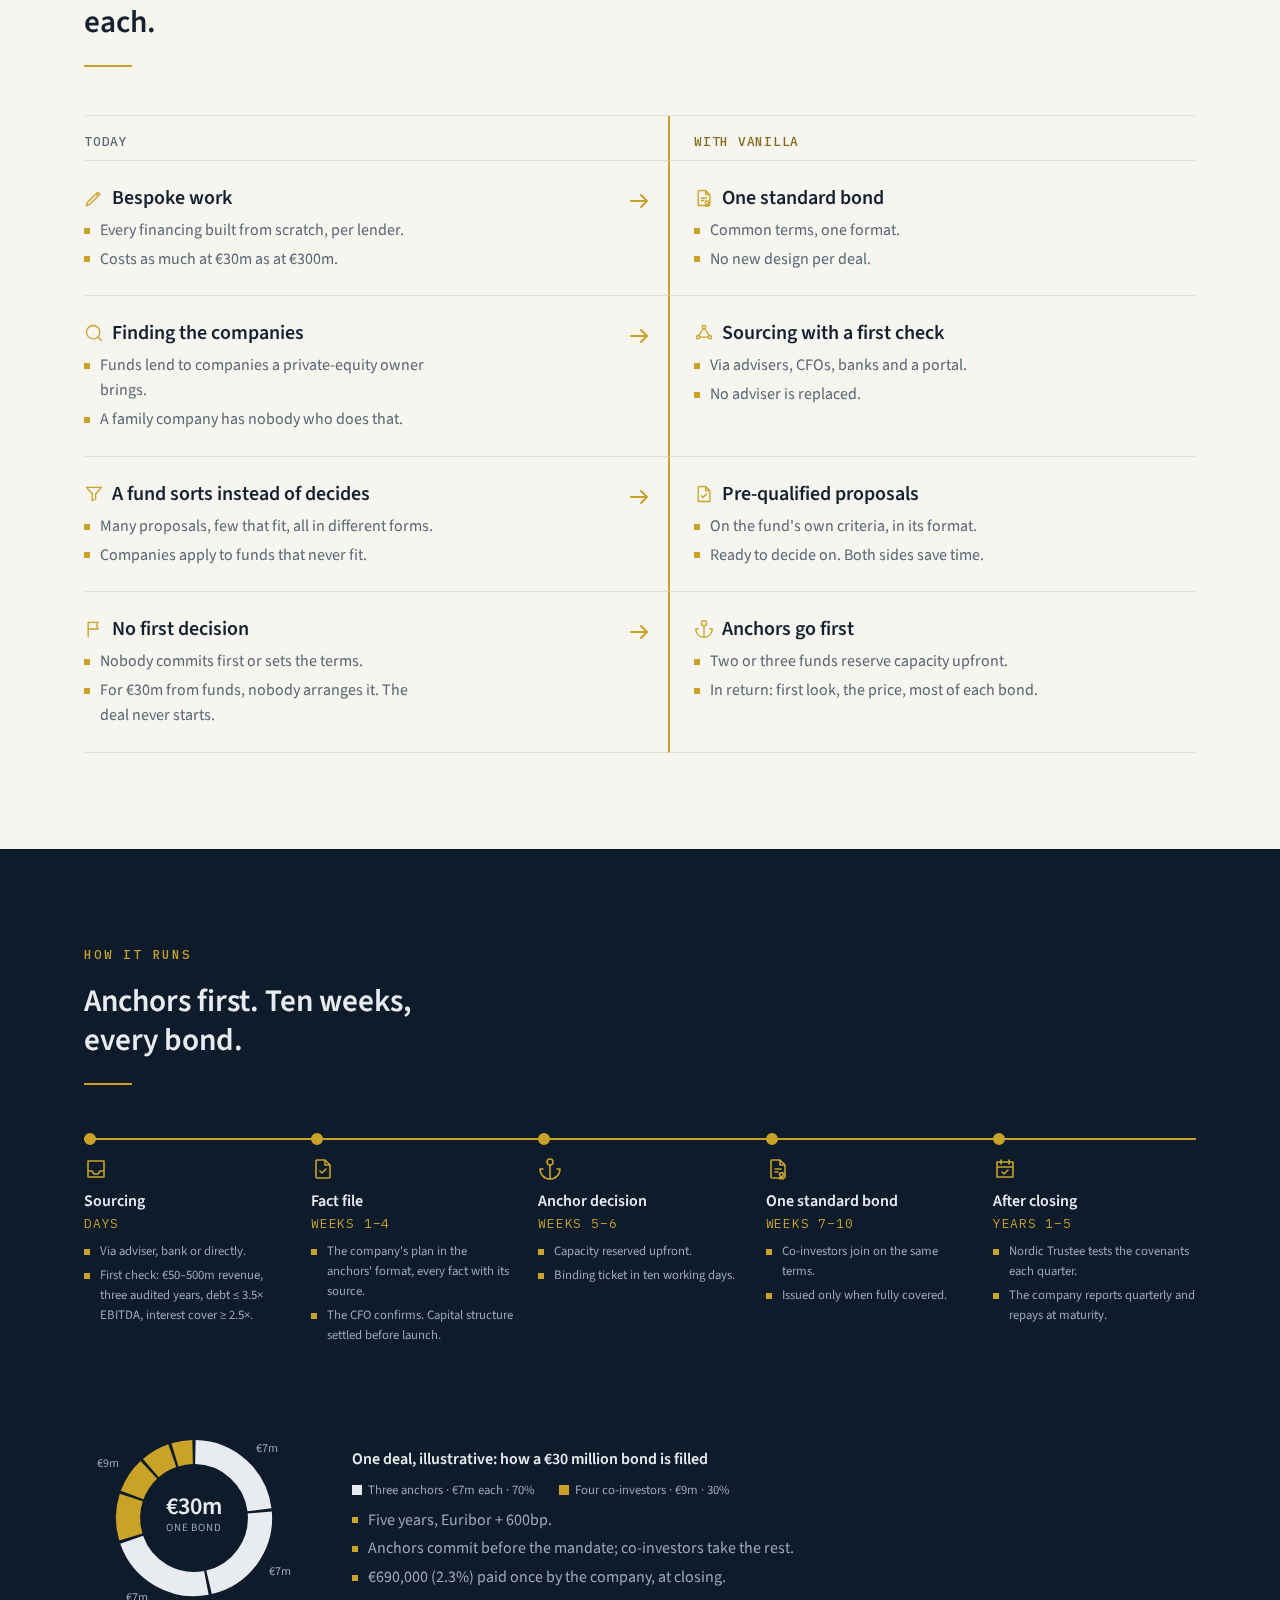
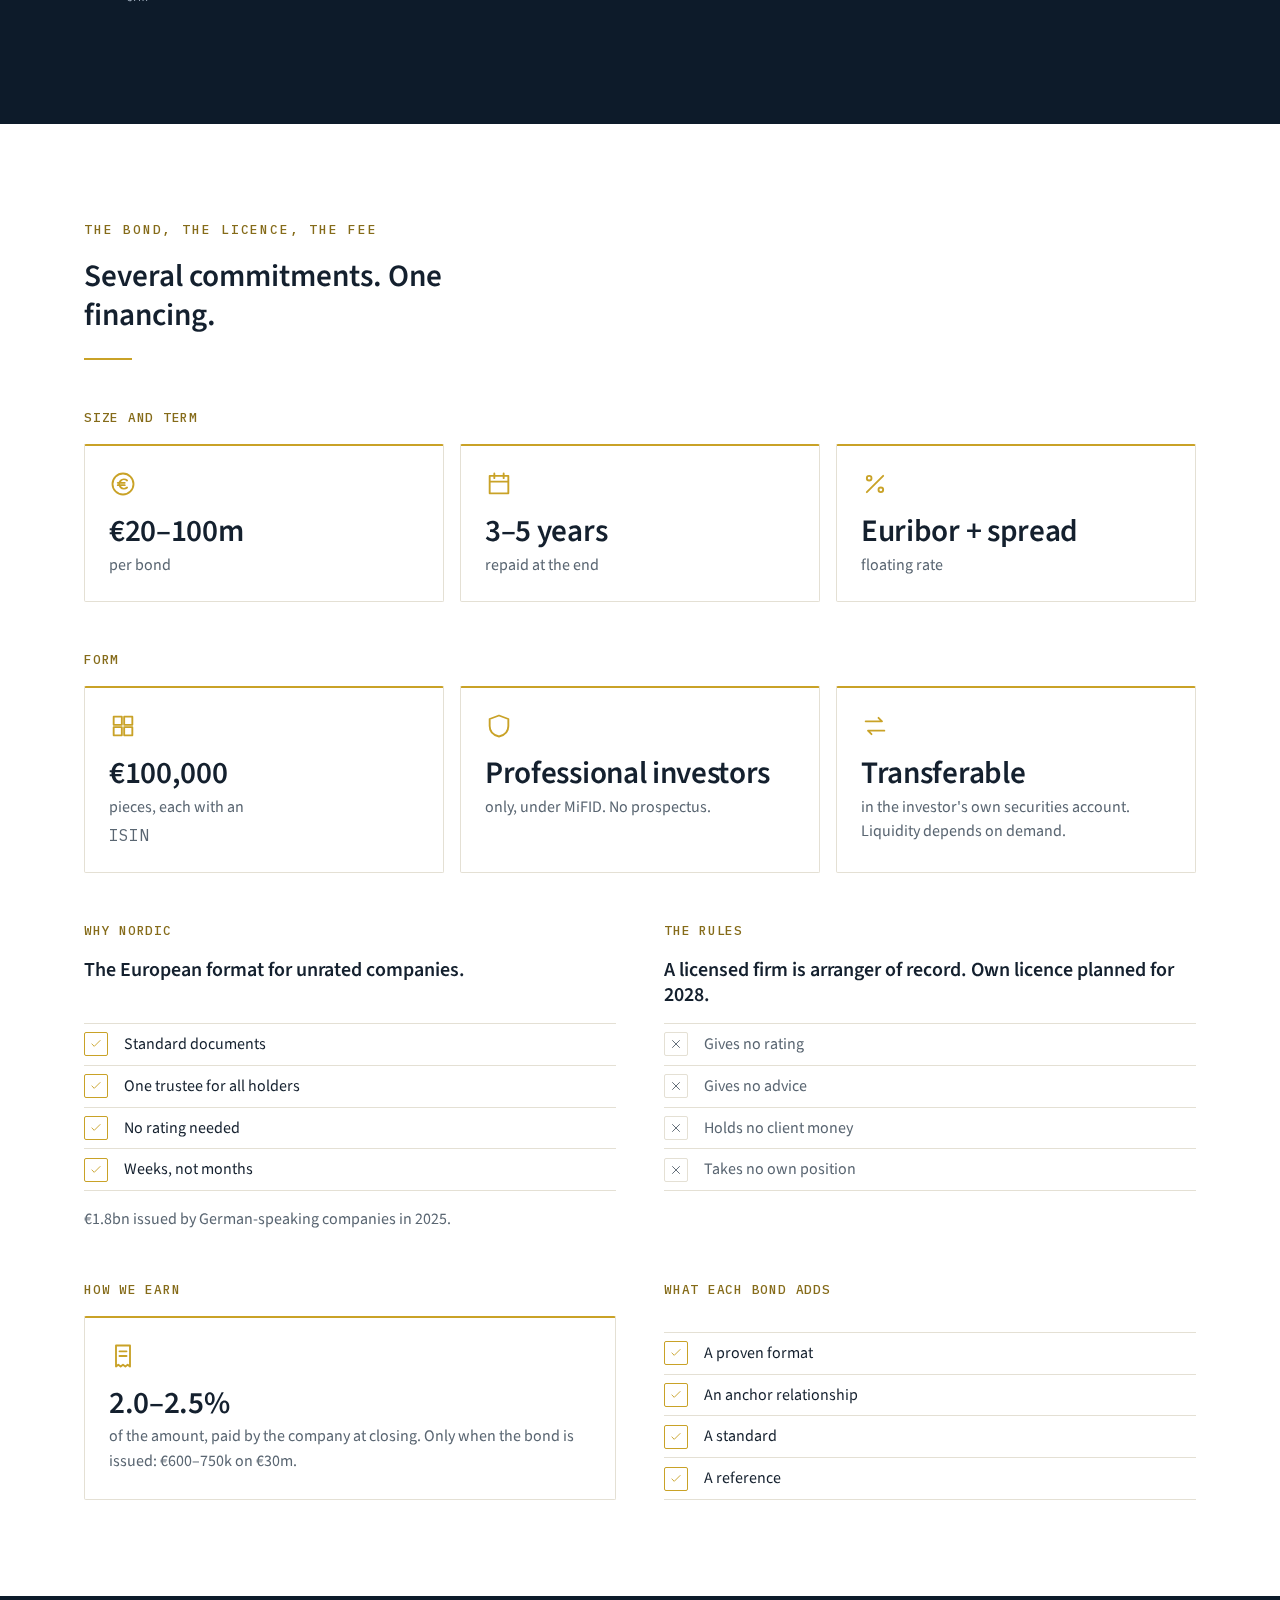
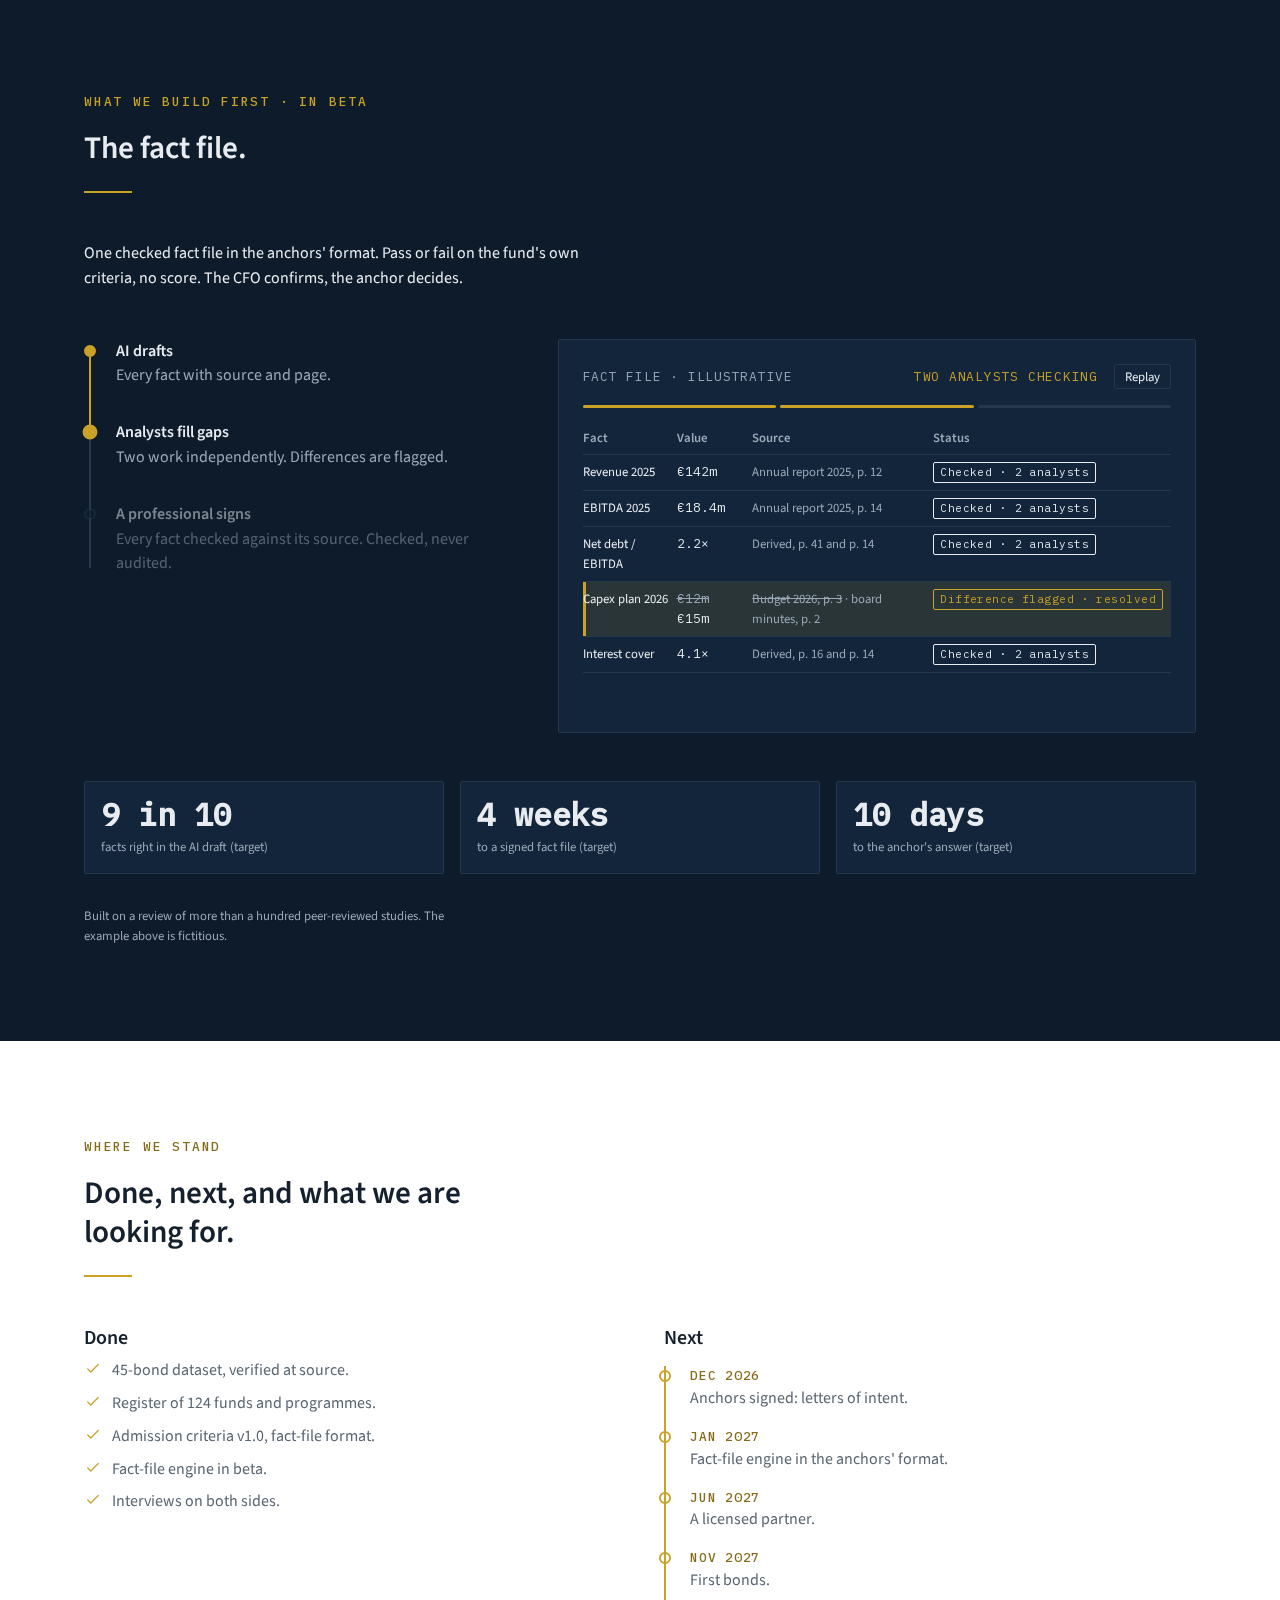
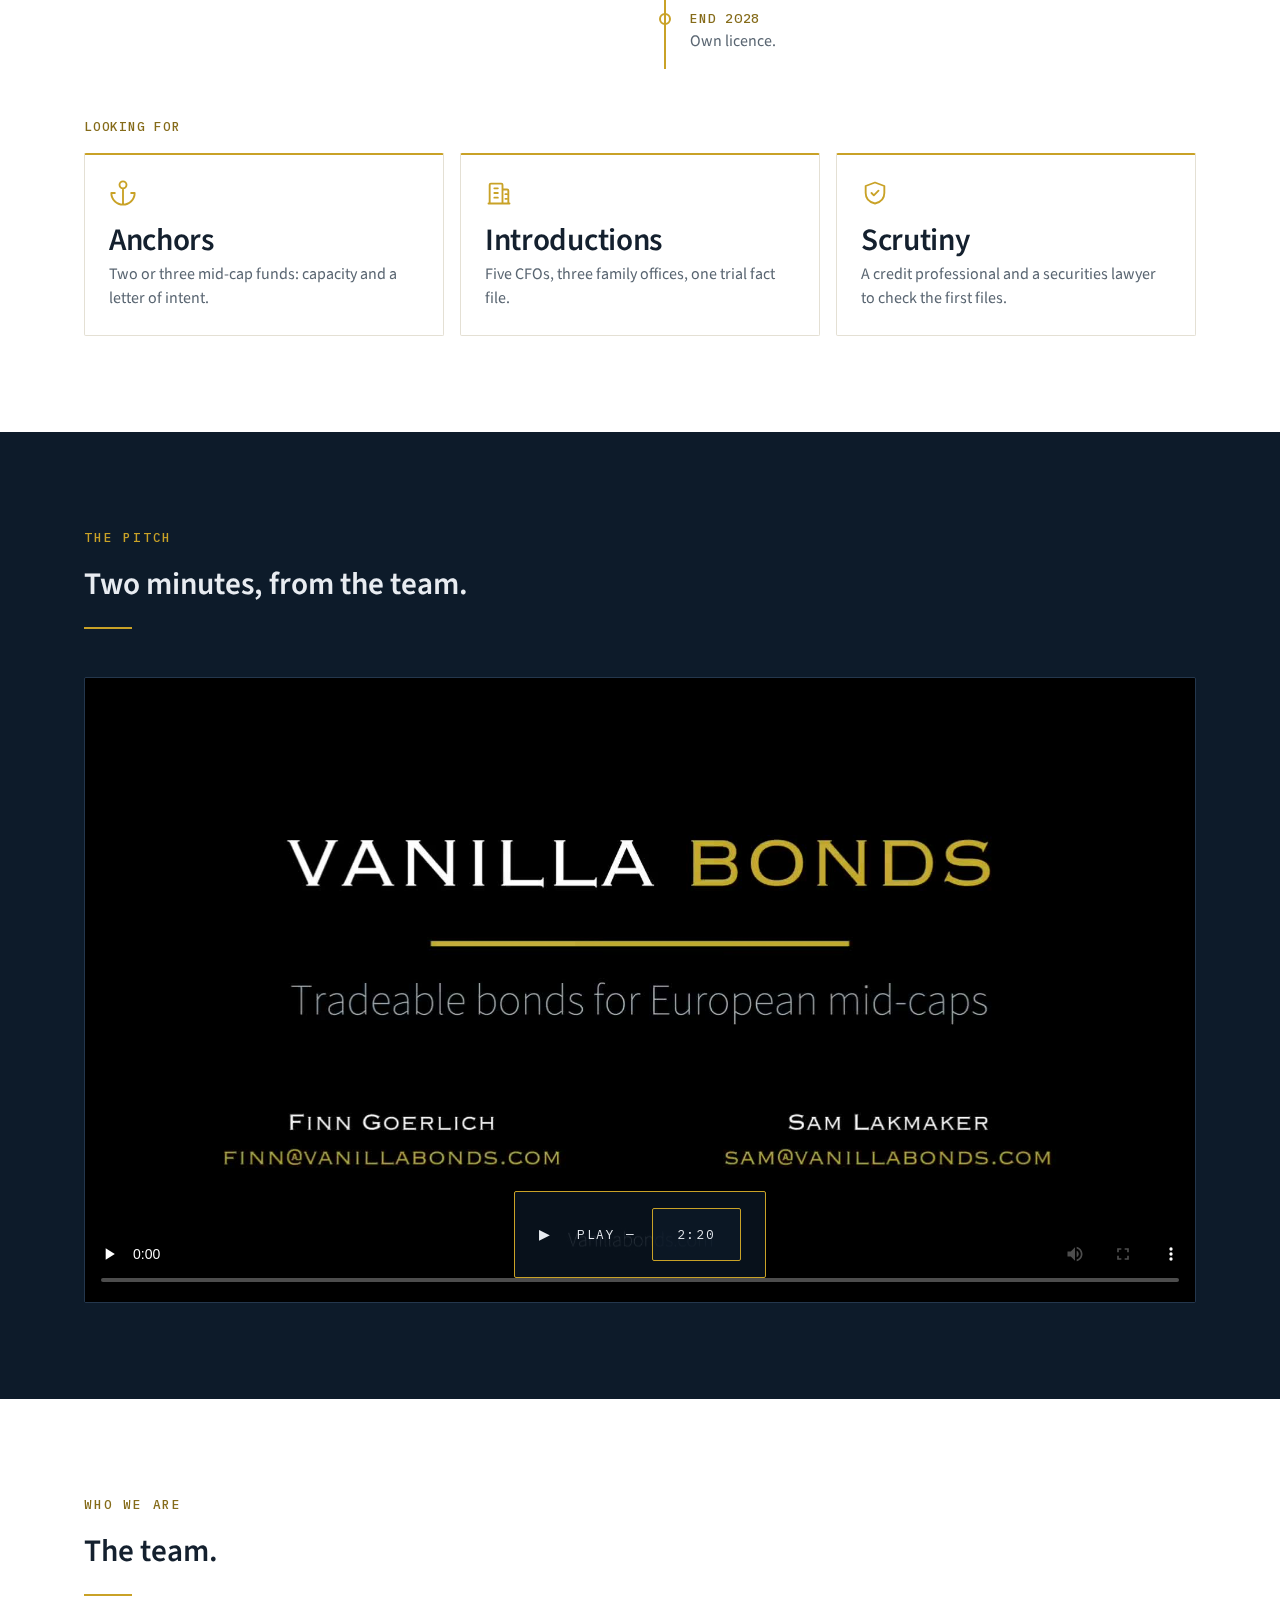
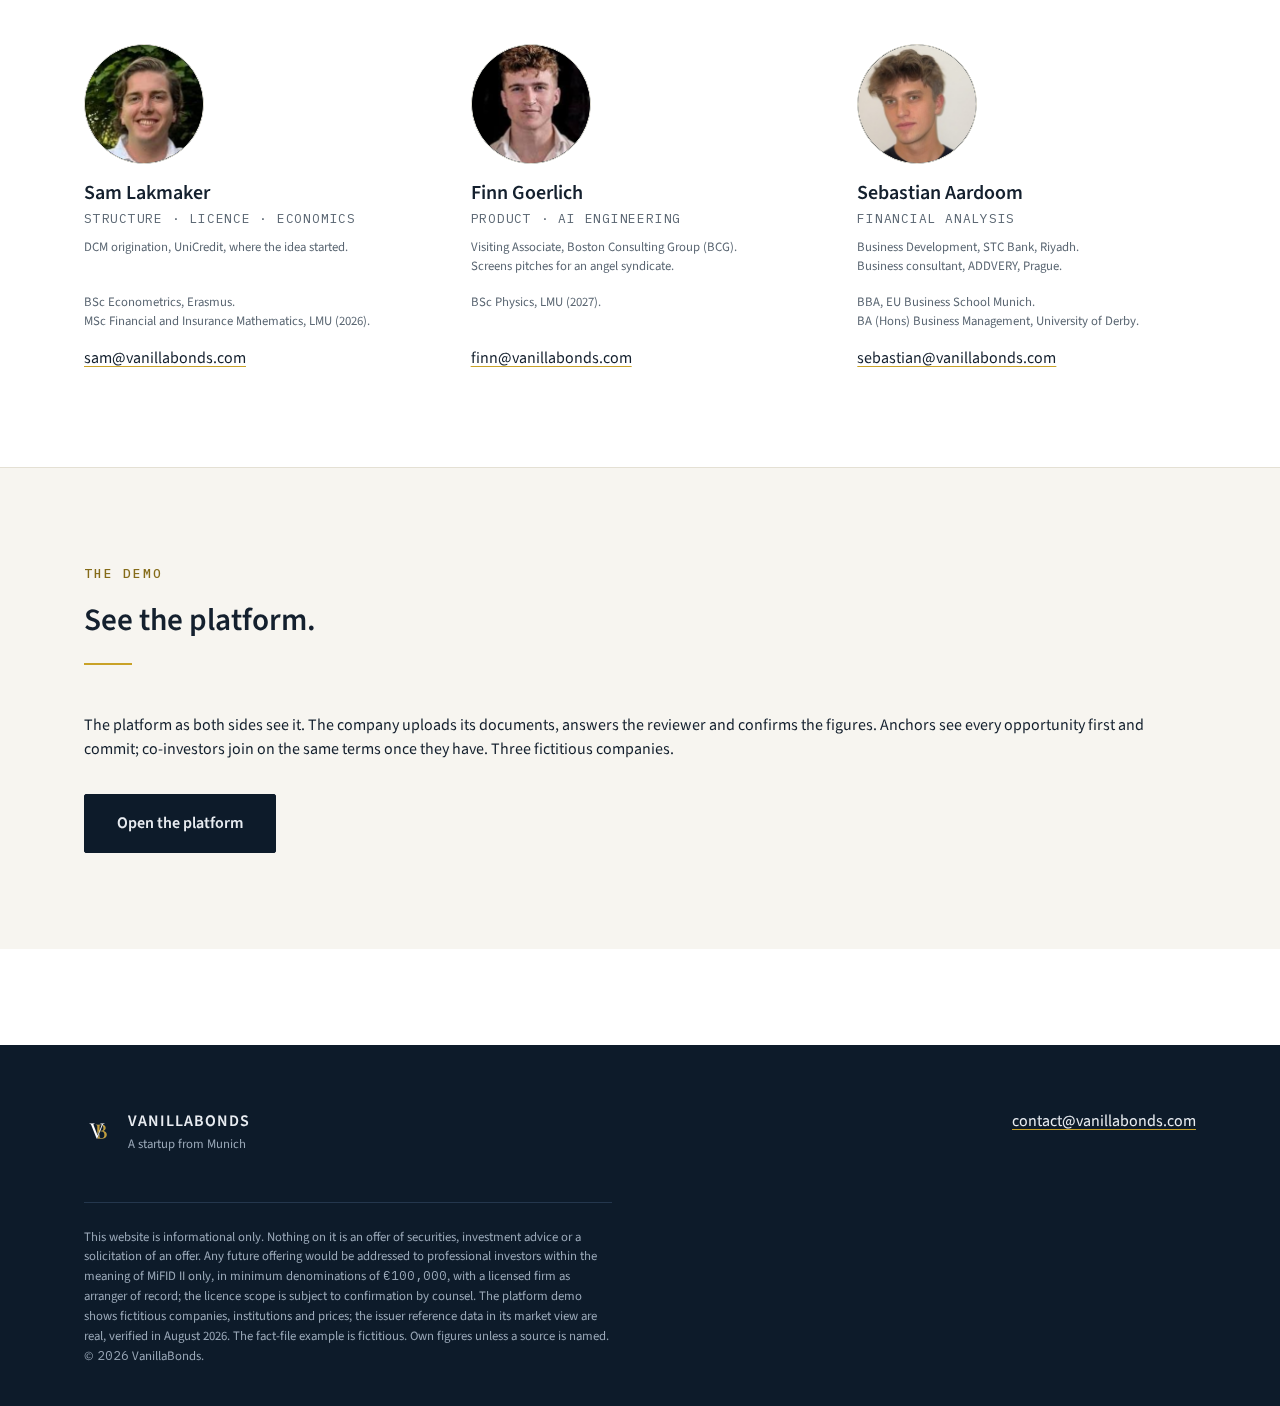
==== commit 89e8d54c: "Platform app: new app.html in a financial-platform layout; site links to it - Top bar, left menu (De" ====
--- a/index.html
+++ b/index.html
@@ -35,7 +35,7 @@
       <a href="#how">How</a>
       <a class="nav-opt" href="#bond">The bond</a>
       <a href="#contact">Team</a>
-      <a class="btn-nav" href="platform.html">Platform demo</a>
+      <a class="btn-nav" href="app.html">Platform demo</a>
     </nav>
   </div>
 </header>
@@ -418,7 +418,7 @@
     <h2>See the platform.</h2>
     <div class="gold-rule"></div>
     <p>The platform as both sides see it. The company uploads its documents, answers the reviewer and confirms the figures. Anchors see every opportunity first and commit; co-investors join on the same terms once they have. Three fictitious companies.</p>
-    <a class="btn btn-primary demo-cta" href="platform.html">Open the platform</a>
+    <a class="btn btn-primary demo-cta" href="app.html">Open the platform</a>
   </div>
 </section>
 
